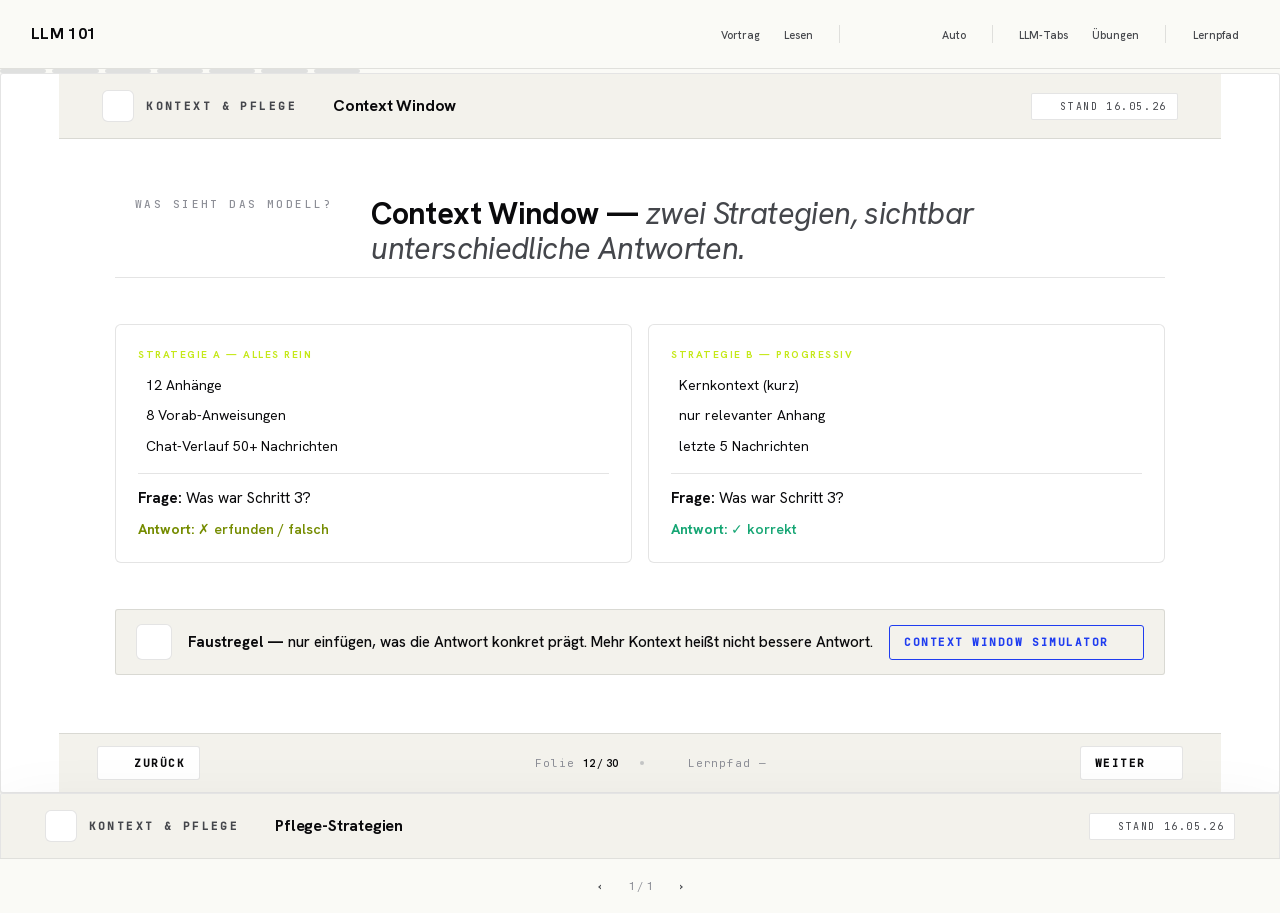
==== index.html @ 2ec8ef43 "feat(codex-D2): migrate slides 12-22 to Codex frame (context + usecases) Migriert 11 Folien (context" ====
<!DOCTYPE html>
<html lang="de">
<head>
  <meta charset="UTF-8">
  <meta name="viewport" content="width=device-width, initial-scale=1.0">
  <meta http-equiv="Cache-Control" content="no-store, no-cache, must-revalidate">
  <meta http-equiv="Pragma" content="no-cache">
  <meta http-equiv="Expires" content="0">
  <meta name="theme-color" content="#C45A43">
  <title>LLM 101</title>
  <link rel="icon" href="assets/icon.svg" type="image/svg+xml">
  <link rel="manifest" href="manifest.webmanifest">
  <link rel="stylesheet" href="tokens.css?v=2026-05-16ab">
  <link rel="stylesheet" href="app.css?v=2026-05-16ab">
  <link rel="stylesheet" href="presentation.css?v=2026-05-16ab">
  <link rel="stylesheet" href="print.css?v=2026-05-16ab" media="print">
</head>
<body data-layout="slide">
  <header class="app-header" role="banner">
    <div class="app-brand">
      <span class="app-title app-brand-id">LLM 101</span>
    </div>
    <nav class="app-toggles" role="toolbar" aria-label="Schulungs-Steuerung">
      <div class="toggle-group" role="group" aria-label="Layout">
        <button class="toggle" data-mode="layout" data-value="slide" aria-pressed="false">Vortrag</button>
        <button class="toggle" data-mode="layout" data-value="scroll" aria-pressed="false">Lesen</button>
      </div>
      <span class="toggle-divider" aria-hidden="true"></span>
      <div class="toggle-group" role="group" aria-label="Theme">
        <button class="toggle toggle-icon" data-mode="theme" data-value="light" title="Hell" aria-label="Helles Theme" aria-pressed="false"><svg class="ic" aria-hidden="true"><use href="#i-sun"/></svg></button>
        <button class="toggle toggle-icon" data-mode="theme" data-value="dark" title="Dunkel" aria-label="Dunkles Theme" aria-pressed="false"><svg class="ic" aria-hidden="true"><use href="#i-moon"/></svg></button>
        <button class="toggle" data-mode="theme" data-value="auto" title="OS-Präferenz" aria-pressed="false">Auto</button>
      </div>
      <span class="toggle-divider" aria-hidden="true"></span>
      <div class="toggle-group" role="group" aria-label="Inhalt">
        <button class="toggle" data-mode="llm" data-toggle aria-pressed="false">LLM-Tabs</button>
        <button class="toggle" data-mode="exercises" data-toggle aria-pressed="false">Übungen</button>
      </div>
      <span class="toggle-divider" aria-hidden="true"></span>
      <div class="toggle-group" role="group" aria-label="Panels">
        <button class="toggle utility-toggle" id="path-toggle" type="button" aria-expanded="false" aria-controls="path-panel">Lernpfad</button>
        <button class="toggle utility-toggle trainer-only" id="trainer-toggle" type="button" aria-expanded="false" aria-controls="trainer-panel">Cockpit</button>
      </div>
    </nav>
  </header>
  <div class="update-banner" id="update-banner" role="status" hidden>
    <span>Neue Version verfügbar.</span>
    <button class="btn btn-primary" id="update-reload" type="button">Neu laden</button>
  </div>
  <div class="chapter-progress" id="chapter-progress" aria-hidden="true">
    <span data-progress-chapter="einstieg"></span>
    <span data-progress-chapter="verwaltung"></span>
    <span data-progress-chapter="claude"></span>
    <span data-progress-chapter="context"></span>
    <span data-progress-chapter="usecases"></span>
    <span data-progress-chapter="skills"></span>
    <span data-progress-chapter="next-level"></span>
  </div>

  <main class="app-main">
    <nav class="app-toc" aria-label="Inhaltsverzeichnis">
      <!-- TOC wird in Task 3.3 gefüllt -->
    </nav>

    <div class="app-deck">
      <!-- Folien-Container — gefüllt in Phase 4 -->
      <!-- Kapitel 1 — Einstieg & Standort -->
      <section class="slide" data-slide-id="einstieg-1" data-chapter="einstieg">
        <div class="slide-inner" style="text-align:center;">
          <div class="cover-stage">
            <h1 class="cover-title">LLM 101</h1>
            <p class="cover-subtitle">Large Language Models verstehen — am Beispiel Claude, ChatGPT und Gemini.</p>
            <div class="icon-cloud">
              <span class="icon-cloud-item" data-icon="brain" style="top: 6%; left: 10%; --fly-from-x: -180px; --fly-from-y: -120px; --fly-from-rot: -25deg; transition-delay: 0.05s;"></span>
              <span class="icon-cloud-item" data-icon="book" style="top: 2%; left: 40%; --fly-from-x: 20px; --fly-from-y: -200px; --fly-from-rot: 8deg; transition-delay: 0.12s;"></span>
              <span class="icon-cloud-item" data-icon="code" style="top: 9%; left: 68%; --fly-from-x: 220px; --fly-from-y: -90px; --fly-from-rot: 22deg; transition-delay: 0.18s;"></span>
              <span class="icon-cloud-item" data-icon="file-text" style="top: 26%; left: 4%; --fly-from-x: -240px; --fly-from-y: -40px; --fly-from-rot: -18deg; transition-delay: 0.24s;"></span>
              <span class="icon-cloud-item" data-icon="message-square" style="top: 28%; left: 84%; --fly-from-x: 240px; --fly-from-y: -50px; --fly-from-rot: 18deg; transition-delay: 0.3s;"></span>
              <span class="icon-cloud-item" data-icon="sparkles" style="top: 52%; left: 14%; --fly-from-x: -210px; --fly-from-y: 70px; --fly-from-rot: -12deg; transition-delay: 0.36s;"></span>
              <span class="icon-cloud-item" data-icon="lightbulb" style="top: 56%; left: 76%; --fly-from-x: 210px; --fly-from-y: 70px; --fly-from-rot: 14deg; transition-delay: 0.42s;"></span>
              <span class="icon-cloud-item" data-icon="search" style="top: 72%; left: 6%; --fly-from-x: -210px; --fly-from-y: 150px; --fly-from-rot: -22deg; transition-delay: 0.48s;"></span>
              <span class="icon-cloud-item" data-icon="database" style="top: 78%; left: 44%; --fly-from-x: 10px; --fly-from-y: 200px; --fly-from-rot: 0deg; transition-delay: 0.54s;"></span>
              <span class="icon-cloud-item" data-icon="zap" style="top: 70%; left: 80%; --fly-from-x: 220px; --fly-from-y: 140px; --fly-from-rot: 26deg; transition-delay: 0.6s;"></span>
              <span class="icon-cloud-item" data-icon="layers" style="top: 88%; left: 26%; --fly-from-x: -110px; --fly-from-y: 220px; --fly-from-rot: -15deg; transition-delay: 0.66s;"></span>
              <span class="icon-cloud-item" data-icon="workflow" style="top: 86%; left: 62%; --fly-from-x: 110px; --fly-from-y: 220px; --fly-from-rot: 18deg; transition-delay: 0.72s;"></span>
            </div>
          </div>
        </div>
      </section>

      <section class="slide" data-slide-id="einstieg-2" data-chapter="einstieg" data-stepped>
        <div class="slide-inner">
          <div class="chapter-label">Kapitel 1 — Einstieg</div>
          <h2>Die fünf Phasen der KI-Nutzung</h2>

          <div class="timeline">
            <div class="timeline-line"></div>
            <div class="timeline-marker" data-step="1">
              <div class="timeline-dot"></div>
              <div class="timeline-date">Nov 2022</div>
            </div>
            <div class="timeline-marker" data-step="2">
              <div class="timeline-dot"></div>
              <div class="timeline-date">Mär 2023</div>
            </div>
            <div class="timeline-marker" data-step="3">
              <div class="timeline-dot"></div>
              <div class="timeline-date">Nov 2023</div>
            </div>
            <div class="timeline-marker" data-step="4">
              <div class="timeline-dot"></div>
              <div class="timeline-date">Mitte 2024</div>
            </div>
            <div class="timeline-marker" data-step="5">
              <div class="timeline-dot"></div>
              <div class="timeline-date">2025</div>
            </div>
          </div>

          <div class="phases-grid">
            <div class="card phase-card" data-step="1">
              <div class="phase-num">01</div>
              <h4>Text &amp; Halluzinationen</h4>
              <div class="phase-meta">Nov 2022</div>
              <p>Reine Textinteraktion in natürlicher Sprache. Beeindruckend, aber unzuverlässig.</p>
              <p class="phase-meta">ChatGPT 3.5</p>
            </div>
            <div class="card phase-card" data-step="2">
              <div class="phase-num">02</div>
              <h4>Multimodalität</h4>
              <div class="phase-meta">Mär 2023</div>
              <p>KI versteht und erzeugt Bilder, Audio und Code. Qualitätssprung.</p>
              <p class="phase-meta">GPT-4 · DALL·E 3 · Claude 1/2</p>
            </div>
            <div class="card phase-card" data-step="3">
              <div class="phase-num">03</div>
              <h4>Personalisierung</h4>
              <div class="phase-meta">Nov 2023</div>
              <p>Custom GPTs, Projects, Datei-Uploads. KI bekommt persistenten Kontext.</p>
              <p class="phase-meta">Custom GPTs · Projects · Code Interpreter</p>
            </div>
            <div class="card phase-card" data-step="4">
              <div class="phase-num">04</div>
              <h4>Agenten</h4>
              <div class="phase-meta">Mitte 2024</div>
              <p>Tool Use, Computer Use, MCP-Protokoll. KI führt Aufgaben autonom aus.</p>
              <p class="phase-meta">Claude 3.5 Sonnet · Claude Code · MCP</p>
            </div>
            <div class="card phase-card" data-step="5">
              <div class="phase-num">05</div>
              <h4>Integration</h4>
              <div class="phase-meta">2025</div>
              <p>KI in Arbeitsabläufe eingebettet. Skills, Enterprise-Setups, reproduzierbare Workflows.</p>
              <p class="phase-meta">Claude 4 · Skills · Enterprise MCP</p>
            </div>
          </div>
          <p class="pull-quote" style="margin-top: var(--space-5);" data-step="6">Jede Phase verdoppelt den Handlungsspielraum. Wer heute einsteigt, springt direkt in Phase 5 — und überspringt drei Jahre Kinderkrankheiten.</p>
          <p class="see-more">
            → Vertiefung im <a href="explainer/e-phasen.html?back=einstieg-2">Concept-Explainer E — Phasen-Timeline</a>
          </p>
        </div>
      </section>

      <section class="slide" data-slide-id="einstieg-3" data-chapter="einstieg" data-stepped>
        <div class="slide-inner">
          <div class="chapter-label">Kapitel 1 — Einstieg</div>
          <h2>7-Level Skill-Ladder</h2>
          <div class="ladder-list">
            <div class="ladder-item">
              <span class="ladder-icon" data-icon="search"></span>
              <div class="ladder-level">LEVEL 1</div>
              <div>
                <div class="ladder-name">Prompter</div>
                <div class="ladder-desc">Chat als Suchmaschine. Erste Antwort wird genommen, wie sie kommt. Kein Iterieren.</div>
              </div>
            </div>
            <div class="ladder-item">
              <span class="ladder-icon" data-icon="messages-square"></span>
              <div class="ladder-level">LEVEL 2</div>
              <div>
                <div class="ladder-name">Conversationalist</div>
                <div class="ladder-desc">Echte Dialoge: iteriert über Ergebnisse, gibt Feedback, liefert bewusst Kontext mit.</div>
              </div>
            </div>
            <div class="ladder-divider" data-step="1">▲ Grösster Sprung: Features entdecken</div>
            <div class="ladder-item" data-step="1">
              <span class="ladder-icon" data-icon="zap"></span>
              <div class="ladder-level">LEVEL 3</div>
              <div>
                <div class="ladder-name">Power User</div>
                <div class="ladder-desc">System Prompts, Projects, Datei-Uploads, Code Execution gezielt eingesetzt.</div>
              </div>
            </div>
            <div class="ladder-item" data-step="1">
              <span class="ladder-icon" data-icon="git-branch"></span>
              <div class="ladder-level">LEVEL 4</div>
              <div>
                <div class="ladder-name">Workflow Designer</div>
                <div class="ladder-desc">Workflows statt Einzelprompts. Skills und Custom Instructions als wiederverwendbare Bausteine.</div>
              </div>
            </div>
            <div class="ladder-divider" data-step="2">▲ Paradigmenwechsel: Nutzer wird Architekt</div>
            <div class="ladder-item" data-step="2">
              <span class="ladder-icon" data-icon="package"></span>
              <div class="ladder-level">LEVEL 5</div>
              <div>
                <div class="ladder-name">System Builder</div>
                <div class="ladder-desc">Projects mit Skill-Architektur, Custom GPTs mit strukturiertem Wissen, automatisierte Pipelines.</div>
              </div>
            </div>
            <div class="ladder-item" data-step="2">
              <span class="ladder-icon" data-icon="play-circle"></span>
              <div class="ladder-level">LEVEL 6</div>
              <div>
                <div class="ladder-name">Agentic Operator</div>
                <div class="ladder-desc">Claude Code, MCP-Server, Subagents für mehrstufige autonome Aufgaben.</div>
              </div>
            </div>
            <div class="ladder-item" data-step="2">
              <span class="ladder-icon" data-icon="layers"></span>
              <div class="ladder-level">LEVEL 7</div>
              <div>
                <div class="ladder-name">Platform Architect</div>
                <div class="ladder-desc">Team-Templates, Governance-Frameworks, Schulungskonzepte. Baut KI-Systeme für andere.</div>
              </div>
            </div>
          </div>
          <p class="pull-quote" style="margin-top: var(--space-3);" data-step="3">Ziel der meisten Kurse: Von Level 1 auf Level 3 — mit klarem Ausblick auf Level 4.</p>
          <p class="see-more" style="text-align: center; margin-top: var(--space-5);">
            → Mach den Selbsttest: <a href="explainer/d-skill-ladder.html?back=einstieg-3">Concept-Explainer D — Wo stehst du?</a>
          </p>
        </div>
      </section>

      <section class="slide" data-slide-id="einstieg-4" data-chapter="einstieg">
        <div class="slide-inner">
          <div class="chapter-label">Kapitel 1 — Einstieg</div>
          <h2>Agenda</h2>
          <ol class="agenda-list">
            <li>KI in der Verwaltung</li>
            <li>LLM-Tools &amp; Modellwahl</li>
            <li>Chat vs. Projekte</li>
            <li>Context Window</li>
            <li>Use Cases</li>
            <li>Skills</li>
            <li>Demo: Skills + Projekte</li>
            <li>Next Level: Gemeinsames Repository?</li>
            <li>Next Level: Claude Code &amp; Agenten</li>
          </ol>
        </div>
      </section>

      <!-- Kapitel 2 — Verwaltung & KI -->
      <section class="slide" data-slide-id="verwaltung-1" data-chapter="verwaltung" data-stepped data-volatile="true" data-checked="2026-05-16">
        <div class="slide-inner">
          <div class="chapter-label">Kapitel 2 — Verwaltung &amp; KI</div>
          <h2>Was sagt die Verwaltung zu KI?</h2>
          <div class="policy-banner">Stand 15.05.2026: Verantwortungsvolle KI-Nutzung ist kein Ausnahmefall, sondern Teil der digitalen Transformation.</div>
          <div class="policy-grid">
            <div class="card policy-card tone-1" data-step="1">
              <h3>Leitlinien &amp; Netzwerk</h3>
              <ul>
                <li>Mensch im Mittelpunkt</li>
                <li>Transparenz und Verantwortung</li>
                <li>Kompetenznetzwerk KI</li>
                <li>KI-Anlaufstelle seit Februar 2026</li>
                <li>Projektdatenbank März 2026</li>
              </ul>
            </div>
            <div class="card policy-card tone-2" data-step="2">
              <h3>Merkblätter &amp; FAQs</h3>
              <div class="merkblatt-section merkblatt-allowed">
                <div class="merkblatt-section-header">
                  <span class="icon" data-icon="check"></span>
                  <span>Erlaubt</span>
                </div>
                <ul>
                  <li>Öffentliche Texte zusammenfassen</li>
                  <li>Strukturierungshilfe, Brainstorming</li>
                  <li>DeepL Pro für öffentliche Texte</li>
                  <li>Inspiration für Code</li>
                </ul>
              </div>
              <div class="merkblatt-section merkblatt-forbidden">
                <div class="merkblatt-section-header">
                  <span class="icon" data-icon="x"></span>
                  <span>Verboten</span>
                </div>
                <ul>
                  <li>Personendaten jeglicher Art</li>
                  <li>Klassifizierte Informationen</li>
                  <li>Amtsgeheimnisse</li>
                </ul>
              </div>
            </div>
            <div class="card policy-card tone-3" data-step="3">
              <h3>KI-Teilstrategie</h3>
              <ul>
                <li>Kompetenzen aufbauen</li>
                <li>Vertrauen verdienen</li>
                <li>Effizienz steigern</li>
                <li>Rechtskonform und ethisch einsetzen</li>
                <li>Routinearbeit sinnvoll entlasten</li>
              </ul>
            </div>
          </div>
          <p class="source-strip" data-step="4">
            Quellen (Stand 16.05.2026): <a href="https://www.bk.admin.ch/bk/de/home/digitale-transformation-ikt-lenkung/kuenstliche_intelligenz/kinetzwerk.html">BK Kompetenznetzwerk KI</a> ·
            <a href="https://www.bk.admin.ch/bk/de/home/digitale-transformation-ikt-lenkung/vorgaben/sb021-strategie-einsatz-von-ki-systemen-in-der-bundesverwaltung.html">SB021 KI-Teilstrategie</a>
          </p>
          <p class="see-more">
            → Konkrete Beispiele im <a href="explainer/f-bund-erlaubt.html?back=verwaltung-1">Concept-Explainer F — Erlaubt, bedingt, verboten?</a>
          </p>
        </div>
      </section>

      <section class="slide" data-slide-id="verwaltung-2" data-chapter="verwaltung" data-stepped data-volatile="true" data-checked="2026-05-16">
        <div class="slide-inner">
          <div class="chapter-label">Kapitel 2 — Verwaltung &amp; KI</div>
          <h2>Von Warnlogik zu Nutzungskompetenz</h2>
          <div class="myth-table">
            <div class="myth-header">Mythos / Aussage</div>
            <div class="myth-header">Realität 2026</div>
            <div class="myth-header">Einordnung</div>

            <div class="myth-cell-myth myth-row" data-step="1">„KI ist in der Verwaltung fast immer verboten"</div>
            <div class="myth-row" data-step="1">Öffentliche Inhalte, Strukturierung, Brainstorming und Hilfen für Code oder Präsentationen sind nutzbar. Verboten bleiben Personendaten, klassifizierte Informationen und Amtsgeheimnisse.</div>
            <div class="myth-row" data-step="1">Entscheidend sind Werkzeug, Vertragsrahmen, Datenklassifikation und konkrete Aufgabe.<span class="pill">differenzieren</span></div>

            <div class="myth-cell-myth myth-row" data-step="2">„KI halluziniert, also unbrauchbar"</div>
            <div class="myth-row" data-step="2">Halluzinationen sind real, aber durch kompetente Nutzung, guten Kontext und Verifikation stark reduzierbar.</div>
            <div class="myth-row" data-step="2">Das Risiko spricht gegen blindes Kopieren, nicht gegen kontrolliertes Arbeiten mit KI.<span class="pill">prüfen</span></div>

            <div class="myth-cell-myth myth-row" data-step="3">„KI kann Entscheide abnehmen"</div>
            <div class="myth-row" data-step="3">KI darf vorbereiten, strukturieren und Varianten sichtbar machen. Verantwortung, Begründung und Entscheid bleiben beim Menschen.</div>
            <div class="myth-row" data-step="3">Die gute Praxis ist assistierte Arbeit, nicht delegierte Verantwortung.<span class="pill">verantworten</span></div>
          </div>
          <div class="closing-message" data-step="4">
            Ziel: Kompetenzen aufbauen, Vertrauen verdienen und Effizienz steigern — mit klaren Grenzen.
          </div>
          <p class="source-strip" data-step="5">
            Quellen (Stand 16.05.2026): BK-Merkblätter, FAQs und SB021 KI-Teilstrategie, erstmals geprüft am 15.05.2026.
          </p>

          <div class="exercise reflection" data-learning-station data-chapter="verwaltung" data-exercise="r1">
            <div class="ex-header">
              <div>
                <div class="ex-tag">Reflexion</div>
                <p class="ex-objective">Du erkennst, welche Aufgaben mit KI sinnvoll vorbereitbar sind und wo Daten- oder Verantwortungslimits greifen.</p>
              </div>
              <div class="ex-duration">3 min</div>
            </div>
            <p class="ex-prompt">Welche deiner aktuellen Aufgaben würdest du Claude erlauben — und wo wäre eine Grenze?</p>
            <ol class="ex-steps">
              <li>Notiere eine konkrete Aufgabe aus deinem Arbeitsalltag.</li>
              <li>Markiere: öffentlich, intern, personenbezogen oder klassifiziert.</li>
              <li>Formuliere eine klare Grenze für den KI-Einsatz.</li>
            </ol>
            <textarea class="ex-textarea" placeholder="z. B. Sitzungsprotokolle zusammenfassen ok, Personendaten nicht …"></textarea>
            <p class="ex-expected"><strong>Erwartbar:</strong> Eine kurze Aufgabe-Grenze-Notiz, die du später als eigene Nutzungsregel wiederverwenden kannst.</p>
            <p class="ex-reflection"><strong>Reflexion:</strong> Was müsstest du entfernen oder anonymisieren, damit die Aufgabe vertretbar wird?</p>
            <div class="ex-meta">
              <span class="ex-save-hint">✓ Lokal gespeichert — kein Server.</span>
              <a class="ex-notes-link" href="meine-notizen.html">→ Meine Notizen (<span class="ex-notes-count">0</span>)</a>
            </div>
          </div>
        </div>
      </section>

      <!-- Kapitel 3 — LLM-Tools 101 -->
      <section class="slide" data-slide-id="claude-1" data-chapter="claude" data-volatile="true" data-checked="2026-05-16">
        <!-- LLM-Mode-Refs: volatile Produktbeispiele, aktuelle Quellen in der Quellenleiste prüfen. -->
        <div class="slide-inner">
          <div class="chapter-label">Kapitel 3 — LLM-Tools 101</div>
          <h2>Modellfamilien verstehen</h2>

          <div class="llm-tabs" data-llm-tabs data-sync-group="llm">
            <nav class="llm-tabs-nav">
              <button data-tab="claude" class="active" type="button">Claude</button>
              <button data-tab="chatgpt" type="button">ChatGPT</button>
              <button data-tab="gemini" type="button">Gemini</button>
            </nav>

            <div data-tab-panel="claude" class="active">
              <div class="model-grid">
                <div class="card model-card">
                  <span class="model-pill">Opus</span>
                  <h3>Opus — stärkste Claude-Klasse</h3>
                  <p>Höchste Intelligenz und Tiefe. Ideal für komplexe Analysen, Forschung, mehrstufige Aufgaben und anspruchsvolles Coding.</p>
                </div>
                <div class="card model-card">
                  <span class="model-pill">Sonnet</span>
                  <h3>Sonnet — ausgewogen</h3>
                  <p>Bester Kompromiss aus Geschwindigkeit und Qualität. Standard für die meisten Alltagsaufgaben und Programmierung.</p>
                </div>
                <div class="card model-card model-card-wide">
                  <span class="model-pill">Haiku</span>
                  <h3>Haiku — schnell &amp; effizient</h3>
                  <p>Schnellste Antworten, günstigster Preis (API). Für einfache Aufgaben, Zusammenfassungen und schnelle Abfragen.</p>
                </div>
              </div>
              <div class="info-block">
                <strong>Modellwahl im Chat</strong> — Im Chatfenster kann das Modell oben links per Dropdown gewechselt werden. Welche Klassen sichtbar sind, hängt vom Plan, vom Rollout und von aktuellen Limits ab.
              </div>
            </div>

            <div data-tab-panel="chatgpt" hidden>
              <div class="model-grid">
                <div class="card model-card">
                  <span class="model-pill">GPT-Flagship</span>
                  <h3>GPT-Spitzenmodell</h3>
                  <p>Für komplexe Reasoning-Aufgaben, mehrstufige Analysen und anspruchsvolles Coding. Die konkrete Modellbezeichnung ändert sich häufig.</p>
                </div>
                <div class="card model-card">
                  <span class="model-pill">GPT-Standard</span>
                  <h3>GPT-Standardmodell</h3>
                  <p>Gutes Preis-Leistungs-Verhältnis. Standardmodell für die meisten Alltagsaufgaben und Programmierung.</p>
                </div>
                <div class="card model-card model-card-wide">
                  <span class="model-pill">GPT-Fast</span>
                  <h3>Schnelle GPT-Variante</h3>
                  <p>Schnellste und günstigste Variante. Für einfache Aufgaben, Zusammenfassungen und schnelle Abfragen.</p>
                </div>
              </div>
              <div class="info-block">
                <strong>Modellwahl im Chat</strong> — Im Chatfenster kann das Modell per Dropdown gewechselt werden. Plus/Pro/Business unterscheiden sich vor allem bei Limits, Toolzugriff und Reasoning-Kapazität.
              </div>
            </div>

            <div data-tab-panel="gemini" hidden>
              <div class="model-grid">
                <div class="card model-card">
                  <span class="model-pill">Pro</span>
                  <h3>Gemini Pro — stärkste Klasse</h3>
                  <p>Höchste Intelligenz mit sehr großem Context-Fenster. Ideal für komplexe Analysen, lange Dokumente und mehrstufige Aufgaben.</p>
                </div>
                <div class="card model-card">
                  <span class="model-pill">Flash</span>
                  <h3>Gemini Flash — schnell</h3>
                  <p>Schnell und multimodal. Guter Kompromiss aus Geschwindigkeit und Qualität für die meisten Alltagsaufgaben.</p>
                </div>
                <div class="card model-card model-card-wide">
                  <span class="model-pill">Nano</span>
                  <h3>Gemini Nano — lokal/Edge</h3>
                  <p>Sehr klein, läuft lokal auf Endgeräten (Edge). Für schnelle, datenschutzfreundliche Abfragen ohne Cloud.</p>
                </div>
              </div>
              <div class="info-block">
                <strong>Modellwahl im Chat</strong> — Im Chatfenster kann das Modell per Dropdown gewechselt werden. Google unterscheidet vor allem nach Zugriff auf Pro-Modelle, Limits und Einbettung in Google-Produkte.
              </div>
            </div>
          </div>

          <p class="source-strip volatile-note">
            <strong>Stand 16.05.2026:</strong> Modellnamen, Limits und Plan-Zugänge ändern sich häufig. Prüfe vor einer Schulung die offiziellen Seiten:
            <a href="https://support.claude.com/en/articles/11049762-choosing-a-claude-plan" target="_blank" rel="noopener">Claude-Pläne</a>,
            <a href="https://chatgpt.com/pricing/" target="_blank" rel="noopener">ChatGPT-Pläne</a>,
            <a href="https://gemini.google/subscriptions/" target="_blank" rel="noopener">Gemini-Pläne</a>.
          </p>

          <div class="exercise quiz" data-learning-station data-chapter="claude" data-exercise="q1"
               data-feedback="Korrekt — Haiku ist für einfache, klar umrissene Aufgaben das richtige Werkzeug. Sonnet wäre Overkill, Opus erst recht.">
            <div class="ex-header">
              <div>
                <div class="ex-tag">Mini-Quiz</div>
                <p class="ex-objective">Du übst, Modellwahl als Kosten-Nutzen-Entscheid zu sehen statt automatisch das stärkste Modell zu wählen.</p>
              </div>
              <div class="ex-duration">2 min</div>
            </div>
            <p class="ex-prompt">Welches Modell wählst du für eine schnelle Zusammenfassung von 5 kurzen Dokumenten?</p>
            <ol class="ex-steps">
              <li>Prüfe Aufgabe, Komplexität und gewünschte Geschwindigkeit.</li>
              <li>Wähle die kleinste Modellklasse, die sauber genügt.</li>
            </ol>
            <div class="quiz-choices">
              <button class="quiz-choice" data-correct="false" type="button">Opus — Für maximale Qualität auch bei einfachen Aufgaben.</button>
              <button class="quiz-choice" data-correct="false" type="button">Sonnet — Standard für die meisten Alltagsaufgaben.</button>
              <button class="quiz-choice" data-correct="true" type="button">Haiku — Schnellste, günstigste Variante für einfache Aufgaben.</button>
            </div>
            <div class="quiz-feedback" hidden></div>
            <p class="ex-expected"><strong>Erwartbar:</strong> Haiku reicht, weil die Aufgabe kurz, klar und nicht strategisch heikel ist.</p>
            <p class="ex-reflection"><strong>Reflexion:</strong> Ab welcher Zusatzanforderung würdest du auf Sonnet wechseln?</p>
          </div>

          <p class="see-more">
            → Interaktive Entscheidungshilfe im <a href="explainer/g-modellwahl.html?back=claude-1">Concept-Explainer G — Welches Modell?</a>
          </p>
        </div>
      </section>

      <section class="slide" data-slide-id="claude-2" data-chapter="claude">
        <div class="slide-inner">
          <div class="chapter-label">Kapitel 3 — LLM-Tools 101</div>
          <h2>Chat-Optionen</h2>

          <div class="llm-tabs" data-llm-tabs data-sync-group="llm">
            <nav class="llm-tabs-nav">
              <button data-tab="claude" class="active" type="button">Claude</button>
              <button data-tab="chatgpt" type="button">ChatGPT</button>
              <button data-tab="gemini" type="button">Gemini</button>
            </nav>

            <div data-tab-panel="claude" class="active">
              <div class="letter-list">
                <div class="letter-list-row">
                  <div class="letter-badge">W</div>
                  <div class="letter-content">
                    <strong>Websuche</strong>
                    <p>Claude durchsucht das Internet in Echtzeit für aktuelle Informationen. Aktivierbar pro Chat oder global.</p>
                  </div>
                </div>
                <div class="letter-list-row">
                  <div class="letter-badge">A</div>
                  <div class="letter-content">
                    <strong>Artifacts</strong>
                    <p>Interaktive Dateien (Code, HTML, React, SVG, Dokumente) werden als eigenständige Objekte neben dem Chat angezeigt und sind herunterladbar.</p>
                  </div>
                </div>
                <div class="letter-list-row">
                  <div class="letter-badge">D</div>
                  <div class="letter-content">
                    <strong>Deep Research</strong>
                    <p>Vertiefte Recherche mit automatischer Websuche über mehrere Quellen. Erstellt umfassende Berichte.</p>
                  </div>
                </div>
                <div class="letter-list-row">
                  <div class="letter-badge">C</div>
                  <div class="letter-content">
                    <strong>Code Execution &amp; Dateien</strong>
                    <p>Claude kann Code ausführen, Dateien erstellen (DOCX, PPTX, XLSX, PDF) und Ergebnisse direkt liefern.</p>
                  </div>
                </div>
                <div class="letter-list-row">
                  <div class="letter-badge">P</div>
                  <div class="letter-content">
                    <strong>Projekte</strong>
                    <p>Chats, Dateien und Anweisungen in einem Projekt bündeln. System-Prompt und Wissensquellen projektspezifisch definierbar.</p>
                  </div>
                </div>
                <div class="letter-list-row">
                  <div class="letter-badge">M</div>
                  <div class="letter-content">
                    <strong>MCP-Integrationen</strong>
                    <p>Externe Dienste (Google Drive, Gmail, Figma, Slack u.a.) direkt im Chat anbinden über das Model Context Protocol.</p>
                  </div>
                </div>
                <div class="letter-list-row">
                  <div class="letter-badge">V</div>
                  <div class="letter-content">
                    <strong>Visualizer</strong>
                    <p>Inline-Diagramme, Charts und interaktive Widgets direkt im Chatverlauf — ohne separate Datei.</p>
                  </div>
                </div>
                <div class="letter-list-row">
                  <div class="letter-badge">U</div>
                  <div class="letter-content">
                    <strong>Datei-Upload</strong>
                    <p>Bilder, PDFs, Office-Dokumente, Code-Dateien hochladen. Claude kann diese lesen, analysieren und bearbeiten.</p>
                  </div>
                </div>
              </div>
            </div>

            <div data-tab-panel="chatgpt" hidden>
              <div class="letter-list">
                <div class="letter-list-row">
                  <div class="letter-badge">S</div>
                  <div class="letter-content">
                    <strong>Search</strong>
                    <p>ChatGPT durchsucht das Internet in Echtzeit für aktuelle Informationen. Aktivierbar pro Chat.</p>
                  </div>
                </div>
                <div class="letter-list-row">
                  <div class="letter-badge">C</div>
                  <div class="letter-content">
                    <strong>Canvas</strong>
                    <p>Interaktive Dateien (Code, Dokumente) werden als eigenständige Objekte neben dem Chat angezeigt und sind bearbeitbar.</p>
                  </div>
                </div>
                <div class="letter-list-row">
                  <div class="letter-badge">D</div>
                  <div class="letter-content">
                    <strong>Deep Research</strong>
                    <p>Vertiefte Recherche mit automatischer Websuche über mehrere Quellen. Erstellt umfassende Berichte.</p>
                  </div>
                </div>
                <div class="letter-list-row">
                  <div class="letter-badge">I</div>
                  <div class="letter-content">
                    <strong>Code Interpreter</strong>
                    <p>ChatGPT kann Code ausführen, Dateien erstellen (DOCX, PPTX, XLSX, PDF) und Ergebnisse direkt liefern.</p>
                  </div>
                </div>
                <div class="letter-list-row">
                  <div class="letter-badge">G</div>
                  <div class="letter-content">
                    <strong>Custom GPTs</strong>
                    <p>Chats, Dateien und Anweisungen in einem eigenen GPT bündeln. System-Prompt und Wissensquellen GPT-spezifisch definierbar.</p>
                  </div>
                </div>
                <div class="letter-list-row">
                  <div class="letter-badge">P</div>
                  <div class="letter-content">
                    <strong>Connectors / Plugins</strong>
                    <p>Externe Dienste (Google Drive, Gmail, GitHub u.a.) direkt im Chat anbinden über Connectors und Plugins.</p>
                  </div>
                </div>
                <div class="letter-list-row">
                  <div class="letter-badge">V</div>
                  <div class="letter-content">
                    <strong>Charts / Canvas</strong>
                    <p>Inline-Diagramme und Charts direkt im Chatverlauf oder als interaktives Canvas-Element.</p>
                  </div>
                </div>
                <div class="letter-list-row">
                  <div class="letter-badge">U</div>
                  <div class="letter-content">
                    <strong>Datei-Upload</strong>
                    <p>Bilder, PDFs, Office-Dokumente, Code-Dateien hochladen. ChatGPT kann diese lesen, analysieren und bearbeiten.</p>
                  </div>
                </div>
              </div>
            </div>

            <div data-tab-panel="gemini" hidden>
              <div class="letter-list">
                <div class="letter-list-row">
                  <div class="letter-badge">S</div>
                  <div class="letter-content">
                    <strong>Search</strong>
                    <p>Gemini greift via Google Search auf das Internet zu. Standardmäßig aktiv für aktuelle Informationen.</p>
                  </div>
                </div>
                <div class="letter-list-row">
                  <div class="letter-badge">C</div>
                  <div class="letter-content">
                    <strong>Canvas</strong>
                    <p>Interaktive Dateien (Code, Dokumente) werden als eigenständige Objekte neben dem Chat angezeigt und sind bearbeitbar.</p>
                  </div>
                </div>
                <div class="letter-list-row">
                  <div class="letter-badge">D</div>
                  <div class="letter-content">
                    <strong>Deep Research</strong>
                    <p>Vertiefte Recherche mit automatischer Websuche über mehrere Quellen. Erstellt umfassende Berichte.</p>
                  </div>
                </div>
                <div class="letter-list-row">
                  <div class="letter-badge">X</div>
                  <div class="letter-content">
                    <strong>Code Execution</strong>
                    <p>Gemini kann Python-Code ausführen, Dateien erstellen und Ergebnisse direkt liefern.</p>
                  </div>
                </div>
                <div class="letter-list-row">
                  <div class="letter-badge">G</div>
                  <div class="letter-content">
                    <strong>Gems</strong>
                    <p>Chats, Dateien und Anweisungen in einem eigenen Gem bündeln. System-Prompt und Wissensquellen pro Gem definierbar.</p>
                  </div>
                </div>
                <div class="letter-list-row">
                  <div class="letter-badge">E</div>
                  <div class="letter-content">
                    <strong>Extensions</strong>
                    <p>Externe Dienste (Google Workspace, Maps, YouTube u.a.) direkt im Chat anbinden über Extensions.</p>
                  </div>
                </div>
                <div class="letter-list-row">
                  <div class="letter-badge">V</div>
                  <div class="letter-content">
                    <strong>Canvas</strong>
                    <p>Inline-Diagramme, Charts und interaktive Widgets direkt im Canvas neben dem Chat.</p>
                  </div>
                </div>
                <div class="letter-list-row">
                  <div class="letter-badge">U</div>
                  <div class="letter-content">
                    <strong>Datei-Upload</strong>
                    <p>Bilder, PDFs, Office-Dokumente, Code-Dateien hochladen. Gemini kann diese lesen, analysieren und bearbeiten.</p>
                  </div>
                </div>
              </div>
            </div>
          </div>
        </div>
      </section>

      <section class="slide" data-slide-id="claude-3" data-chapter="claude">
        <div class="slide-inner">
          <div class="chapter-label">Kapitel 3 — LLM-Tools 101</div>
          <h2>Einstellungen</h2>

          <div class="llm-tabs" data-llm-tabs data-sync-group="llm">
            <nav class="llm-tabs-nav">
              <button data-tab="claude" class="active" type="button">Claude</button>
              <button data-tab="chatgpt" type="button">ChatGPT</button>
              <button data-tab="gemini" type="button">Gemini</button>
            </nav>

            <div data-tab-panel="claude" class="active">
              <div class="settings-section">
                <div class="settings-section-label">Persönliche Einstellungen</div>
                <div class="settings-grid">
                  <div class="settings-card">
                    <span class="settings-card-icon" data-icon="brain"></span>
                    <h4>Memory</h4>
                    <p>Claude merkt sich Kontext aus vergangenen Gesprächen (Name, Beruf, Vorlieben). Kann aktiviert/deaktiviert und bearbeitet werden.</p>
                  </div>
                  <div class="settings-card">
                    <span class="settings-card-icon" data-icon="file-text"></span>
                    <h4>Schreibstil</h4>
                    <p>Benutzerdefinierte Stile für Claudes Antworten — z.B. formell, knapp, technisch. Mehrere Stile speicherbar.</p>
                  </div>
                  <div class="settings-card">
                    <span class="settings-card-icon" data-icon="cog"></span>
                    <h4>User Preferences</h4>
                    <p>Freitext-Feld für persönliche Anweisungen: Tonalität, Formatierung, Sprache, bevorzugte Verhaltensweisen.</p>
                  </div>
                  <div class="settings-card">
                    <span class="settings-card-icon" data-icon="zap"></span>
                    <h4>Feature-Toggles</h4>
                    <p>Websuche, Artifacts, Code-Ausführung, Memory und Chat-Verlauf einzeln ein-/ausschalten — global oder pro Chat.</p>
                  </div>
                </div>
              </div>
              <div class="settings-section">
                <div class="settings-section-label">Datenschutz-Optionen</div>
                <div class="settings-grid cols-2">
                  <div class="settings-card">
                    <span class="settings-card-icon" data-icon="moon"></span>
                    <h4>Incognito-Modus</h4>
                    <p>Chats werden nicht gespeichert und nicht für Memory oder Training verwendet.</p>
                  </div>
                  <div class="settings-card">
                    <span class="settings-card-icon" data-icon="messages-square"></span>
                    <h4>Chat-Verlauf</h4>
                    <p>Vergangene Chats durchsuchen und referenzieren. Gelöschte Chats werden auch aus Memory entfernt.</p>
                  </div>
                </div>
              </div>
            </div>

            <div data-tab-panel="chatgpt" hidden>
              <div class="settings-section">
                <div class="settings-section-label">Persönliche Einstellungen</div>
                <div class="settings-grid">
                  <div class="settings-card">
                    <span class="settings-card-icon" data-icon="brain"></span>
                    <h4>Memory</h4>
                    <p>ChatGPT merkt sich Kontext aus vergangenen Gesprächen (Name, Beruf, Vorlieben). Einträge können angezeigt, bearbeitet und gelöscht werden.</p>
                  </div>
                  <div class="settings-card">
                    <span class="settings-card-icon" data-icon="file-text"></span>
                    <h4>Custom Instructions</h4>
                    <p>Freitext-Feld für Tonalität, Stil und Format. Wirkt als persistente Vorgabe für alle Chats.</p>
                  </div>
                  <div class="settings-card">
                    <span class="settings-card-icon" data-icon="cog"></span>
                    <h4>(Custom Instructions)</h4>
                    <p>Vorlieben werden im selben Custom-Instructions-Feld erfasst — kein separater Slot für User Preferences.</p>
                  </div>
                  <div class="settings-card">
                    <span class="settings-card-icon" data-icon="zap"></span>
                    <h4>Settings</h4>
                    <p>Features (Search, Canvas, Code Interpreter, Memory, History) global in den Settings ein-/ausschalten.</p>
                  </div>
                </div>
              </div>
              <div class="settings-section">
                <div class="settings-section-label">Datenschutz-Optionen</div>
                <div class="settings-grid cols-2">
                  <div class="settings-card">
                    <span class="settings-card-icon" data-icon="moon"></span>
                    <h4>Temporary Chat</h4>
                    <p>Chats werden nicht gespeichert, nicht für Memory verwendet und nicht zum Training herangezogen.</p>
                  </div>
                  <div class="settings-card">
                    <span class="settings-card-icon" data-icon="messages-square"></span>
                    <h4>Chat History</h4>
                    <p>Vergangene Chats durchsuchen und referenzieren. Über Settings einzeln oder komplett löschbar.</p>
                  </div>
                </div>
              </div>
            </div>

            <div data-tab-panel="gemini" hidden>
              <div class="settings-section">
                <div class="settings-section-label">Persönliche Einstellungen</div>
                <div class="settings-grid">
                  <div class="settings-card">
                    <span class="settings-card-icon" data-icon="brain"></span>
                    <h4>Saved Info</h4>
                    <p>Gemini merkt sich Kontext aus vergangenen Gesprächen. Einträge können in den Settings angezeigt und gelöscht werden.</p>
                  </div>
                  <div class="settings-card">
                    <span class="settings-card-icon" data-icon="file-text"></span>
                    <h4>Personalization</h4>
                    <p>Persönliche Vorgaben für Tonalität, Stil und Format. Wirkt persistent auf alle Chats.</p>
                  </div>
                  <div class="settings-card">
                    <span class="settings-card-icon" data-icon="cog"></span>
                    <h4>(Personalization)</h4>
                    <p>Vorlieben werden im Personalization-Bereich gepflegt — kein separater Slot für User Preferences.</p>
                  </div>
                  <div class="settings-card">
                    <span class="settings-card-icon" data-icon="zap"></span>
                    <h4>Settings</h4>
                    <p>Extensions, Saved Info und Activity in den Settings ein-/ausschalten — global für alle Chats.</p>
                  </div>
                </div>
              </div>
              <div class="settings-section">
                <div class="settings-section-label">Datenschutz-Optionen</div>
                <div class="settings-grid cols-2">
                  <div class="settings-card">
                    <span class="settings-card-icon" data-icon="moon"></span>
                    <h4>Nicht im Verlauf</h4>
                    <p>Kein direktes Äquivalent zum Incognito-Modus. Gemini Activity lässt sich pausieren, sodass Chats nicht gespeichert werden.</p>
                  </div>
                  <div class="settings-card">
                    <span class="settings-card-icon" data-icon="messages-square"></span>
                    <h4>Activity</h4>
                    <p>Vergangene Chats unter Gemini Activity durchsuchen, referenzieren und löschen.</p>
                  </div>
                </div>
              </div>
            </div>
          </div>
        </div>
      </section>

      <section class="slide" data-slide-id="claude-4" data-chapter="claude">
        <div class="slide-inner">
          <div class="chapter-label">Kapitel 3 — LLM-Tools 101</div>
          <h2>Menü &amp; Navigation</h2>
          <div class="settings-section">
            <div class="settings-section-label">Hauptnavigation (Sidebar)</div>
            <div class="letter-list">
              <div class="letter-list-row">
                <div class="letter-badge">+</div>
                <div class="letter-content">
                  <strong>Neuer Chat</strong>
                  <p>Startet eine neue Konversation. Tastenkürzel auf Desktop verfügbar.</p>
                </div>
              </div>
              <div class="letter-list-row">
                <div class="letter-badge">H</div>
                <div class="letter-content">
                  <strong>Chat-Verlauf</strong>
                  <p>Alle bisherigen Chats, durchsuchbar. Chats können umbenannt, gelöscht oder geteilt werden.</p>
                </div>
              </div>
              <div class="letter-list-row">
                <div class="letter-badge">P</div>
                <div class="letter-content">
                  <strong>Projekte</strong>
                  <p>Projektübersicht mit gebündelten Chats, Dateien und System-Prompts.</p>
                </div>
              </div>
              <div class="letter-list-row">
                <div class="letter-badge">I</div>
                <div class="letter-content">
                  <strong>Integrationen</strong>
                  <p>MCP-Verbindungen verwalten: Google, Slack, Figma, GitHub und weitere.</p>
                </div>
              </div>
            </div>
          </div>
          <div class="settings-section">
            <div class="settings-section-label">Im Chat-Fenster</div>
            <div class="settings-grid">
              <div class="settings-card">
                <h4>Modellwahl</h4>
                <p>Dropdown oben links — Modell wechseln (Opus, Sonnet, Haiku).</p>
              </div>
              <div class="settings-card">
                <h4>Eingabefeld</h4>
                <p>Text, Dateien, Bilder. Attachments via Büroklammer-Icon. Slash-Commands für schnellen Zugriff.</p>
              </div>
              <div class="settings-card">
                <h4>Feedback</h4>
                <p>Daumen hoch/runter unter jeder Antwort. Copy-Button für schnelles Kopieren.</p>
              </div>
              <div class="settings-card">
                <h4>Regenerieren</h4>
                <p>Antwort neu generieren lassen. Nützlich wenn man einen anderen Ansatz möchte.</p>
              </div>
            </div>
          </div>
        </div>
      </section>

      <section class="slide" data-slide-id="claude-5" data-chapter="claude" data-volatile="true" data-checked="2026-05-16">
        <div class="slide-inner">
          <div class="chapter-label">Kapitel 3 — LLM-Tools 101</div>
          <h2>Abos &amp; Preise</h2>

          <div class="llm-tabs" data-llm-tabs data-sync-group="llm">
            <nav class="llm-tabs-nav">
              <button data-tab="claude" class="active" type="button">Claude</button>
              <button data-tab="chatgpt" type="button">ChatGPT</button>
              <button data-tab="gemini" type="button">Gemini</button>
            </nav>

            <div data-tab-panel="claude" class="active">
              <div class="pricing-grid">
                <div class="pricing-card">
                  <div class="plan-name">Free</div>
                  <div class="plan-price">$0</div>
                  <div class="plan-period">kostenlos</div>
                  <ul>
                    <li>Chat auf Web, iOS, Android, Desktop</li>
                    <li>Websuche &amp; Memory</li>
                    <li>Code &amp; Daten visualisieren</li>
                    <li>Dateien erstellen, Code ausführen</li>
                    <li>MCP-Connectors &amp; Extended Thinking</li>
                  </ul>
                </div>
                <div class="pricing-card featured">
                  <span class="model-pill">Beliebtestes</span>
                  <div class="plan-name">Pro</div>
                  <div class="plan-price">$20</div>
                  <div class="plan-period">pro Monat (jährlich $17)</div>
                  <ul>
                    <li>Alles aus Free, plus:</li>
                    <li>Mehr Nutzung &amp; alle Modelle (Opus)</li>
                    <li>Claude Code &amp; Claude Cowork</li>
                    <li>Unbegrenzte Projekte &amp; Research</li>
                    <li>Claude für Microsoft 365 &amp; Outlook</li>
                  </ul>
                </div>
                <div class="pricing-card">
                  <div class="plan-name">Max</div>
                  <div class="plan-price">ab $100</div>
                  <div class="plan-period">pro Monat</div>
                  <ul>
                    <li>Alles aus Pro, plus:</li>
                    <li>5× oder 20× mehr Nutzung</li>
                    <li>Höhere Output-Limits</li>
                    <li>Early Access zu neuen Features</li>
                    <li>Priority-Zugang bei Lastspitzen</li>
                  </ul>
                </div>
              </div>
              <p class="see-more">Aktuelle Preise: <a href="https://claude.com/pricing" target="_blank" rel="noopener">claude.com/pricing</a></p>
            </div>

            <div data-tab-panel="chatgpt" hidden>
              <div class="pricing-grid">
                <div class="pricing-card">
                  <div class="plan-name">Free</div>
                  <div class="plan-price">$0</div>
                  <div class="plan-period">kostenlos</div>
                  <ul>
                    <li>Zugriff auf das aktuelle GPT-Standardmodell mit Limits</li>
                    <li>Begrenzte Datei-Uploads &amp; Bildanalyse</li>
                    <li>Websuche &amp; Memory (Basis)</li>
                    <li>Custom GPTs nutzen</li>
                    <li>GPTs-Store-Zugriff</li>
                  </ul>
                </div>
                <div class="pricing-card featured">
                  <span class="model-pill">Beliebtestes</span>
                  <div class="plan-name">Plus</div>
                  <div class="plan-price">$20</div>
                  <div class="plan-period">pro Monat</div>
                  <ul>
                    <li>Alles aus Free, plus:</li>
                    <li>Höhere Limits auf GPT-Modelle &amp; Reasoning-Funktionen</li>
                    <li>Erweiterter Memory &amp; Custom Instructions</li>
                    <li>Eigene GPTs erstellen</li>
                    <li>Sora-Videogenerierung (limitiert)</li>
                  </ul>
                </div>
                <div class="pricing-card">
                  <div class="plan-name">Pro</div>
                  <div class="plan-price">$200</div>
                  <div class="plan-period">pro Monat</div>
                  <ul>
                    <li>Alles aus Plus, plus:</li>
                    <li>Unbegrenzter Zugang zu allen Modellen</li>
                    <li>Pro- und Reasoning-Modelle mit höheren Limits</li>
                    <li>Operator &amp; Deep Research priorisiert</li>
                    <li>Erweiterte Sora-Limits</li>
                  </ul>
                </div>
              </div>
              <p class="see-more">Aktuelle Preise: <a href="https://openai.com/chatgpt/pricing/" target="_blank" rel="noopener">openai.com/chatgpt/pricing</a></p>
            </div>

            <div data-tab-panel="gemini" hidden>
              <div class="pricing-grid">
                <div class="pricing-card">
                  <div class="plan-name">Free</div>
                  <div class="plan-price">$0</div>
                  <div class="plan-period">kostenlos</div>
                  <ul>
                    <li>Zugriff auf Gemini mit Standard-Limits</li>
                    <li>Integration in Google-Suche</li>
                    <li>Basis-Bildgenerierung</li>
                    <li>Saved Info &amp; Personalization</li>
                    <li>Extensions für Google-Apps</li>
                  </ul>
                </div>
                <div class="pricing-card featured">
                  <span class="model-pill">Beliebtestes</span>
                  <div class="plan-name">Google AI Pro</div>
                  <div class="plan-price">$19.99</div>
                  <div class="plan-period">pro Monat</div>
                  <ul>
                    <li>Alles aus Free, plus:</li>
                    <li>Zugriff auf Gemini Pro (höchste Variante)</li>
                    <li>Integration in Docs, Gmail, Sheets</li>
                    <li>NotebookLM mit erweiterten Limits</li>
                    <li>5 TB Google-One-Speicher</li>
                  </ul>
                </div>
                <div class="pricing-card">
                  <div class="plan-name">Google AI Ultra</div>
                  <div class="plan-price">$249.99</div>
                  <div class="plan-period">pro Monat</div>
                  <ul>
                    <li>Alles aus Pro, plus:</li>
                    <li>Höchste Limits auf Gemini-Modelle</li>
                    <li>Veo &amp; Imagen (Video/Bild) priorisiert</li>
                    <li>Agentic-Features und höchste Modell-Limits</li>
                    <li>30 TB Google-One-Speicher</li>
                  </ul>
                </div>
              </div>
              <p class="see-more">Aktuelle Preise: <a href="https://gemini.google/subscriptions/" target="_blank" rel="noopener">gemini.google/subscriptions</a></p>
            </div>
          </div>
          <p class="source-strip volatile-note">
            <strong>Stand 16.05.2026:</strong> Preise, Jahresrabatte, Speicherpakete und Feature-Bundles sind Momentaufnahmen. Für Einkauf oder Schulungseinladung immer die offiziellen Preisseiten öffnen:
            <a href="https://support.claude.com/en/articles/11049762-choosing-a-claude-plan" target="_blank" rel="noopener">Claude</a>,
            <a href="https://chatgpt.com/pricing/" target="_blank" rel="noopener">ChatGPT</a>,
            <a href="https://gemini.google/subscriptions/" target="_blank" rel="noopener">Gemini</a>.
          </p>
        </div>
      </section>

      <!-- Kapitel 4 — Context & Pflege -->
      <section class="slide codex" data-slide-id="context-1" data-chapter="context" data-folio="12">
        <div class="slide-head">
          <div class="slide-crumb">
            <span class="slide-crumb-icon"><svg class="ic lg"><use href="#i-eye"/></svg></span>
            <span class="slide-crumb-chap">Kontext &amp; Pflege</span>
            <span class="slide-crumb-sep"><svg class="ic sm"><use href="#i-chevron-right"/></svg></span>
            <span class="slide-crumb-topic">Context Window</span>
          </div>
          <span class="slide-stand">
            <svg class="ic sm"><use href="#i-bookmark"/></svg>
            Stand 16.05.26
          </span>
        </div>
        <div class="slide-body">
          <div class="title-row">
            <span class="kicker"><svg class="ic sm"><use href="#i-eye"/></svg> Was sieht das Modell?</span>
            <h2 class="lede">Context Window — <em>zwei Strategien, sichtbar unterschiedliche Antworten.</em></h2>
          </div>

          <div class="consequence-grid">
            <div class="card">
              <div class="code-label">Strategie A — alles rein</div>
              <ul class="ctx-list">
                <li><span class="icon" data-icon="paperclip"></span>12 Anhänge</li>
                <li><span class="icon" data-icon="file-text"></span>8 Vorab-Anweisungen</li>
                <li><span class="icon" data-icon="message-square"></span>Chat-Verlauf 50+ Nachrichten</li>
              </ul>
              <hr>
              <p><strong>Frage:</strong> Was war Schritt 3?</p>
              <p class="answer answer-bad"><strong>Antwort:</strong> ✗ erfunden / falsch</p>
            </div>

            <div class="card">
              <div class="code-label">Strategie B — progressiv</div>
              <ul class="ctx-list">
                <li><span class="icon" data-icon="file-text"></span>Kernkontext (kurz)</li>
                <li><span class="icon" data-icon="paperclip"></span>nur relevanter Anhang</li>
                <li><span class="icon" data-icon="message-square"></span>letzte 5 Nachrichten</li>
              </ul>
              <hr>
              <p><strong>Frage:</strong> Was war Schritt 3?</p>
              <p class="answer answer-good"><strong>Antwort:</strong> ✓ korrekt</p>
            </div>
          </div>

          <aside class="callout">
            <span class="callout-icon"><svg class="ic lg"><use href="#i-quote"/></svg></span>
            <p><b>Faustregel — </b>nur einfügen, was die Antwort konkret prägt. Mehr Kontext heißt nicht bessere Antwort.</p>
            <a class="callout-action" href="explainer/a-context-window.html?back=context-1">Context Window Simulator <svg class="ic"><use href="#i-arrow-right"/></svg></a>
          </aside>
        </div>
        <div class="slide-foot">
          <a class="slide-nav prev" href="#claude-5">
            <svg class="ic"><use href="#i-arrow-left"/></svg> zurück
          </a>
          <div class="slide-progress">
            <span class="slide-folio"><svg class="ic"><use href="#i-bookmark"/></svg> Folie <b>12 / 30</b></span>
            <span class="slide-progress-sep" aria-hidden="true"></span>
            <span class="slide-path"><svg class="ic"><use href="#i-route"/></svg> Lernpfad —</span>
          </div>
          <a class="slide-nav next" href="#context-2">
            weiter <svg class="ic"><use href="#i-arrow-right"/></svg>
          </a>
        </div>
      </section>

      <section class="slide codex" data-slide-id="context-2" data-chapter="context" data-folio="13">
        <div class="slide-head">
          <div class="slide-crumb">
            <span class="slide-crumb-icon"><svg class="ic lg"><use href="#i-eye"/></svg></span>
            <span class="slide-crumb-chap">Kontext &amp; Pflege</span>
            <span class="slide-crumb-sep"><svg class="ic sm"><use href="#i-chevron-right"/></svg></span>
            <span class="slide-crumb-topic">Pflege-Strategien</span>
          </div>
          <span class="slide-stand">
            <svg class="ic sm"><use href="#i-bookmark"/></svg>
            Stand 16.05.26
          </span>
        </div>
        <div class="slide-body">
          <div class="title-row">
            <span class="kicker"><svg class="ic sm"><use href="#i-route"/></svg> Drei Wege, das Fenster sauber zu halten</span>
            <h2 class="lede">Wie pflegt man das Context Window? <em>Reset, Summarize, Progressive.</em></h2>
          </div>

          <div class="strategy-grid">
            <div class="card strategy-card">
              <div class="strategy-icon">↺</div>
              <h3>Reset</h3>
              <p>Neuer Chat. Lädt nur das nötigste neu — Anweisung, vielleicht ein Anhang. Schneller Schnitt, wenn die Konversation zu sehr abgeschweift ist.</p>
              <p class="strategy-when"><strong>Wann:</strong> wenn die letzten Antworten merklich schwächer werden.</p>
            </div>

            <div class="card strategy-card">
              <div class="strategy-icon">∑</div>
              <h3>Summarize</h3>
              <p>Mittendrin um eine Zusammenfassung bitten („Fasse den bisherigen Stand zusammen"). Diese in einen neuen Chat kopieren — komprimiert viel Kontext in wenig Tokens.</p>
              <p class="strategy-when"><strong>Wann:</strong> bei langen Recherche- oder Brainstorming-Strängen.</p>
            </div>

            <div class="card strategy-card">
              <div class="strategy-icon">⤴</div>
              <h3>Progressive</h3>
              <p>Nur das einbringen, was für die aktuelle Frage wirklich nötig ist. Kernkontext kurz, Details erst auf Nachfrage. Skills nutzen genau dieses Prinzip auf System-Ebene.</p>
              <p class="strategy-when"><strong>Wann:</strong> als Default-Haltung bei jeder neuen Aufgabe.</p>
            </div>
          </div>

          <p class="see-more">
            → Strategien ausprobieren im <a href="explainer/a-context-window.html?back=context-2">Concept-Explainer A — Context Window Simulator</a>
          </p>

          <div class="exercise quiz" data-learning-station data-chapter="context" data-exercise="q2"
               data-feedback="Genau — und das ist tückisch, weil man es nicht direkt merkt. Die Pflege-Strategien (Reset, Summarize, Progressive) verhindern das.">
            <div class="ex-header">
              <div>
                <div class="ex-tag">Mini-Quiz</div>
                <p class="ex-objective">Du erkennst Context-Probleme früh, bevor ein langer Chat leise schlechtere Antworten produziert.</p>
              </div>
              <div class="ex-duration">2 min</div>
            </div>
            <p class="ex-prompt">Was passiert, wenn das Context Window voll ist?</p>
            <ol class="ex-steps">
              <li>Überlege, ob ein Modell den Kontextverlust sichtbar melden muss.</li>
              <li>Wähle die Antwort, die im Alltag am gefährlichsten wäre.</li>
            </ol>
            <div class="quiz-choices">
              <button class="quiz-choice" data-correct="false" type="button">Claude stoppt und meldet „Context full"</button>
              <button class="quiz-choice" data-correct="false" type="button">Älteste Nachrichten werden sichtbar entfernt</button>
              <button class="quiz-choice" data-correct="true" type="button">Antworten werden schlechter, aber nichts geht offensichtlich kaputt</button>
            </div>
            <div class="quiz-feedback" hidden></div>
            <p class="ex-expected"><strong>Erwartbar:</strong> Der Qualitätsverlust ist oft indirekt: weniger Bezug, mehr Wiederholung, schlechtere Details.</p>
            <p class="ex-reflection"><strong>Reflexion:</strong> Wann würdest du resetten, zusammenfassen oder Kontext progressiv nachliefern?</p>
          </div>
        </div>
        <div class="slide-foot">
          <a class="slide-nav prev" href="#context-1">
            <svg class="ic"><use href="#i-arrow-left"/></svg> zurück
          </a>
          <div class="slide-progress">
            <span class="slide-folio"><svg class="ic"><use href="#i-bookmark"/></svg> Folie <b>13 / 30</b></span>
            <span class="slide-progress-sep" aria-hidden="true"></span>
            <span class="slide-path"><svg class="ic"><use href="#i-route"/></svg> Lernpfad —</span>
          </div>
          <a class="slide-nav next" href="#usecase-1">
            weiter <svg class="ic"><use href="#i-arrow-right"/></svg>
          </a>
        </div>
      </section>

      <section class="slide codex" data-slide-id="usecase-1" data-chapter="usecases" data-folio="14">
        <div class="slide-head">
          <div class="slide-crumb">
            <span class="slide-crumb-icon"><svg class="ic lg"><use href="#i-sparkles"/></svg></span>
            <span class="slide-crumb-chap">Use Cases &amp; Prompt-Labor</span>
            <span class="slide-crumb-sep"><svg class="ic sm"><use href="#i-chevron-right"/></svg></span>
            <span class="slide-crumb-topic">Sparringpartner</span>
          </div>
          <span class="slide-stand">
            <svg class="ic sm"><use href="#i-bookmark"/></svg>
            Stand 16.05.26
          </span>
        </div>
        <div class="slide-body">
          <div class="title-row">
            <span class="kicker"><svg class="ic sm"><use href="#i-message-square"/></svg> Use Case · 01</span>
            <h2 class="lede">Sparringpartner — <em>Annahmen prüfen, statt bestätigen lassen.</em></h2>
          </div>

          <div class="uc-chat">
            <div class="uc-bubble user">Wir wollen Schulungen nur noch als E-Learning anbieten, um Kosten zu sparen.</div>
            <div class="uc-bubble ai">Welche Zielgruppen habt ihr? Reine E-Learnings haben oft Abbruchraten von 60 %+. Was ist euer Plan B?</div>
            <div class="uc-bubble user">Stimmt, die Praxisteile brauchen Hands-on-Training.</div>
            <div class="uc-bubble ai">Hybridmodell: E-Learning für Theorie, Präsenz für Praxis. Wollt ihr das durchrechnen?</div>
          </div>

          <div class="uc-section-label">Beispiel-Prompts zum Ausprobieren</div>
          <div class="uc-prompts">
            <div class="uc-prompt-btn">Advocatus Diaboli: Meeting-Reform hinterfragen</div>
            <div class="uc-prompt-btn">Entscheidungs-Stresstest: Cloud vs. On-Premise</div>
            <div class="uc-prompt-btn">Risiko-Scan vor Projektstart</div>
            <div class="uc-prompt-btn">Pitch aus 3 Perspektiven challengen</div>
          </div>

          <div class="uc-section-label">Interaktionsmuster</div>
          <ol class="uc-steps">
            <li><span><strong>These aufstellen</strong> — Deine Idee oder Entscheidung formulieren</span></li>
            <li><span><strong>Challenge anfordern</strong> — KI soll hinterfragen, nicht bestätigen</span></li>
            <li><span><strong>Iterieren</strong> — Auf Einwände reagieren, Position schärfen</span></li>
            <li><span><strong>Synthese</strong> — Gestärkte Argumentation mitnehmen</span></li>
          </ol>
        </div>
        <div class="slide-foot">
          <a class="slide-nav prev" href="#context-2">
            <svg class="ic"><use href="#i-arrow-left"/></svg> zurück
          </a>
          <div class="slide-progress">
            <span class="slide-folio"><svg class="ic"><use href="#i-bookmark"/></svg> Folie <b>14 / 30</b></span>
            <span class="slide-progress-sep" aria-hidden="true"></span>
            <span class="slide-path"><svg class="ic"><use href="#i-route"/></svg> Lernpfad —</span>
          </div>
          <a class="slide-nav next" href="#usecase-2">
            weiter <svg class="ic"><use href="#i-arrow-right"/></svg>
          </a>
        </div>
      </section>

      <section class="slide codex" data-slide-id="usecase-2" data-chapter="usecases" data-folio="15">
        <div class="slide-head">
          <div class="slide-crumb">
            <span class="slide-crumb-icon"><svg class="ic lg"><use href="#i-sparkles"/></svg></span>
            <span class="slide-crumb-chap">Use Cases &amp; Prompt-Labor</span>
            <span class="slide-crumb-sep"><svg class="ic sm"><use href="#i-chevron-right"/></svg></span>
            <span class="slide-crumb-topic">Ghostwriter</span>
          </div>
          <span class="slide-stand">
            <svg class="ic sm"><use href="#i-bookmark"/></svg>
            Stand 16.05.26
          </span>
        </div>
        <div class="slide-body">
          <div class="title-row">
            <span class="kicker"><svg class="ic sm"><use href="#i-edit"/></svg> Use Case · 02</span>
            <h2 class="lede">Ghostwriter — <em>Erstentwurf in deinem Ton, statt leeres Blatt.</em></h2>
          </div>

          <div class="uc-tabs-header">
            <div class="uc-tab active">E-Mails</div>
            <div class="uc-tab">Berichte</div>
            <div class="uc-tab">Protokolle</div>
            <div class="uc-tab">Präsentationen</div>
          </div>

          <div class="uc-chat">
            <div class="uc-bubble user">Schreib eine E-Mail an unsere Partner: Pilot war erfolgreich, Dank ans Team, nächste Schritte bis Q1.</div>
            <div class="uc-bubble ai">Hier ein Entwurf in diplomatischem Ton mit drei Abschnitten: Erfolg, Dank, Ausblick. Soll ich formeller oder die persönliche Note stärker machen?</div>
            <div class="uc-bubble user">Etwas persönlicher, und füge die konkreten Zahlen vom Go-Live ein.</div>
            <div class="uc-bubble ai">Überarbeitete Version mit persönlicher Ansprache und eingebetteten KPIs. Bereit zum Versenden.</div>
          </div>

          <div class="uc-section-label">Beispiel-Prompts zum Ausprobieren</div>
          <div class="uc-prompts">
            <div class="uc-prompt-btn">Stakeholder-Update bei Verzögerung</div>
            <div class="uc-prompt-btn">Stichpunkte zu Sitzungsprotokoll</div>
            <div class="uc-prompt-btn">Management-Statusbericht</div>
            <div class="uc-prompt-btn">Text straffen und optimieren</div>
          </div>

          <div class="uc-section-label">Interaktionsmuster</div>
          <ol class="uc-steps">
            <li><span><strong>Briefing geben</strong> — Ziel, Zielgruppe, Ton, Länge definieren</span></li>
            <li><span><strong>Entwurf erhalten</strong> — KI liefert strukturierten Erstentwurf</span></li>
            <li><span><strong>Feinschliff</strong> — Ton anpassen, Inhalte ergänzen/kürzen</span></li>
            <li><span><strong>Finalisieren</strong> — Eigene Stimme sicherstellen, absenden</span></li>
          </ol>
        </div>
        <div class="slide-foot">
          <a class="slide-nav prev" href="#usecase-1">
            <svg class="ic"><use href="#i-arrow-left"/></svg> zurück
          </a>
          <div class="slide-progress">
            <span class="slide-folio"><svg class="ic"><use href="#i-bookmark"/></svg> Folie <b>15 / 30</b></span>
            <span class="slide-progress-sep" aria-hidden="true"></span>
            <span class="slide-path"><svg class="ic"><use href="#i-route"/></svg> Lernpfad —</span>
          </div>
          <a class="slide-nav next" href="#usecase-3">
            weiter <svg class="ic"><use href="#i-arrow-right"/></svg>
          </a>
        </div>
      </section>

      <section class="slide codex" data-slide-id="usecase-3" data-chapter="usecases" data-folio="16">
        <div class="slide-head">
          <div class="slide-crumb">
            <span class="slide-crumb-icon"><svg class="ic lg"><use href="#i-sparkles"/></svg></span>
            <span class="slide-crumb-chap">Use Cases &amp; Prompt-Labor</span>
            <span class="slide-crumb-sep"><svg class="ic sm"><use href="#i-chevron-right"/></svg></span>
            <span class="slide-crumb-topic">Data Analyst</span>
          </div>
          <span class="slide-stand">
            <svg class="ic sm"><use href="#i-bookmark"/></svg>
            Stand 16.05.26
          </span>
        </div>
        <div class="slide-body">
          <div class="title-row">
            <span class="kicker"><svg class="ic sm"><use href="#i-list"/></svg> Use Case · 03</span>
            <h2 class="lede">Data Analyst — <em>Muster sichtbar machen, statt im Sheet suchen.</em></h2>
          </div>

          <div class="uc-tabs-header">
            <div class="uc-tab active">Excel/CSV</div>
            <div class="uc-tab">Dashboards</div>
            <div class="uc-tab">Trends</div>
            <div class="uc-tab">Berichte</div>
          </div>

          <div class="uc-chat">
            <div class="uc-bubble user">Hier sind unsere Lieferanten-Daten der letzten 6 Monate [CSV-Upload]. Was fällt auf?</div>
            <div class="uc-bubble ai">Drei Auffälligkeiten: Lieferant X hat 40 % mehr Verspätungen als der Durchschnitt, Donnerstage zeigen Spitzen, und Route Y-Z ist überproportional betroffen. Soll ich das als Dashboard visualisieren?</div>
            <div class="uc-bubble user">Ja, und vergleiche mit dem Vorjahr.</div>
            <div class="uc-bubble ai">Dashboard erstellt mit Monatsvergleich, Lieferanten-Ranking und Routen-Heatmap. Der Trend zeigt einen Anstieg von 12 % gegenüber Vorjahr.</div>
          </div>

          <div class="uc-section-label">Beispiel-Prompts zum Ausprobieren</div>
          <div class="uc-prompts">
            <div class="uc-prompt-btn">Excel-Datei: Auffälligkeiten finden</div>
            <div class="uc-prompt-btn">Quartalszahlen visualisieren</div>
            <div class="uc-prompt-btn">Zwei Datensätze vergleichen</div>
            <div class="uc-prompt-btn">Umfrage auswerten mit Empfehlungen</div>
          </div>

          <div class="uc-section-label">Interaktionsmuster</div>
          <ol class="uc-steps">
            <li><span><strong>Daten liefern</strong> — Excel, CSV oder Tabelle hochladen</span></li>
            <li><span><strong>Fragestellung definieren</strong> — Was willst du wissen?</span></li>
            <li><span><strong>Analyse erhalten</strong> — Muster, Ausreißer, Trends</span></li>
            <li><span><strong>Visualisieren</strong> — Charts, Dashboards, Berichte</span></li>
          </ol>
        </div>
        <div class="slide-foot">
          <a class="slide-nav prev" href="#usecase-2">
            <svg class="ic"><use href="#i-arrow-left"/></svg> zurück
          </a>
          <div class="slide-progress">
            <span class="slide-folio"><svg class="ic"><use href="#i-bookmark"/></svg> Folie <b>16 / 30</b></span>
            <span class="slide-progress-sep" aria-hidden="true"></span>
            <span class="slide-path"><svg class="ic"><use href="#i-route"/></svg> Lernpfad —</span>
          </div>
          <a class="slide-nav next" href="#usecase-lab">
            weiter <svg class="ic"><use href="#i-arrow-right"/></svg>
          </a>
        </div>
      </section>

      <section class="slide codex" data-slide-id="usecase-lab" data-chapter="usecases" data-folio="17">
        <div class="slide-head">
          <div class="slide-crumb">
            <span class="slide-crumb-icon"><svg class="ic lg"><use href="#i-sparkles"/></svg></span>
            <span class="slide-crumb-chap">Use Cases &amp; Prompt-Labor</span>
            <span class="slide-crumb-sep"><svg class="ic sm"><use href="#i-chevron-right"/></svg></span>
            <span class="slide-crumb-topic">Übungs-Labor</span>
          </div>
          <span class="slide-stand">
            <svg class="ic sm"><use href="#i-bookmark"/></svg>
            Stand 16.05.26
          </span>
        </div>
        <div class="slide-body">
          <div class="title-row">
            <span class="kicker"><svg class="ic sm"><use href="#i-target"/></svg> Lernstation</span>
            <h2 class="lede">Übungs-Labor — <em>eigener Use Case, testbar in 6 Minuten.</em></h2>
          </div>
          <p class="pull-quote">Aus einer vagen Idee wird ein kleiner, sicher testbarer Arbeitsauftrag.</p>
          <div class="exercise reflection" data-learning-station data-chapter="usecases" data-exercise="r2">
            <div class="ex-header">
              <div>
                <div class="ex-tag">Reflexion</div>
                <p class="ex-objective">Du übersetzt die drei Use Cases in einen eigenen, sofort testbaren Arbeitsfall.</p>
              </div>
              <div class="ex-duration">6 min</div>
            </div>
            <p class="ex-prompt">Welcher der drei Use Cases (Sparringpartner, Ghostwriter, Data Analyst) löst dein größtes aktuelles Problem? Beschreib in einem Satz.</p>
            <ol class="ex-steps">
              <li>Wähle einen Use Case und eine echte Aufgabe von dieser Woche.</li>
              <li>Schreibe den ersten Prompt als Arbeitsauftrag, nicht als Suchfrage.</li>
              <li>Notiere, woran du ein gutes Ergebnis erkennen würdest.</li>
            </ol>
            <div class="prompt-lab" data-prompt-lab>
              <div class="prompt-lab-title">Prompt-Labor</div>
              <div class="prompt-lab-grid">
                <div class="prompt-lab-step">
                  <span class="prompt-lab-num">1</span>
                  <strong>Rohidee</strong>
                  <p>„Hilf mir mit einem Stakeholder-Update.“</p>
                </div>
                <div class="prompt-lab-step">
                  <span class="prompt-lab-num">2</span>
                  <strong>Arbeitsauftrag</strong>
                  <p>Rolle, Kontext, Zielgruppe, Grenzen und Output-Format ergänzen.</p>
                </div>
                <div class="prompt-lab-step">
                  <span class="prompt-lab-num">3</span>
                  <strong>Musterbeobachtung</strong>
                  <p>Besser wird es, wenn der Output prüfbar wird: klare Abschnitte, sichtbare Annahmen, nächster Schritt.</p>
                </div>
              </div>
              <div class="code-label">Labor-Prompt zum Anpassen</div>
              <div class="code-block prompt-lab-template" data-copy-source><button class="copy-btn">Kopieren</button>Ich möchte folgenden Arbeitsfall mit KI testen:
[beschreibe Aufgabe und Zielgruppe in 1 Satz]

Handle als [Rolle, z. B. kritischer Sparringpartner / Ghostwriter / Data Analyst].
Nutze nur diesen Kontext: [relevante Fakten, keine Personendaten].
Erstelle als Output: [Format, Länge, Struktur].
Mache Unsicherheiten sichtbar und nenne den nächsten kleinen Test.</div>
            </div>
            <textarea class="ex-textarea" placeholder="z. B. Sparringpartner — habe oft Entscheidungen, die ich noch mal challenge'n könnte …"></textarea>
            <div class="ex-outcome-grid">
              <p class="ex-expected"><strong>Erwartbar:</strong> Ein konkreter Mini-Use-Case mit Aufgabe, KI-Rolle und Qualitätskriterium.</p>
              <p class="ex-reflection"><strong>Reflexion:</strong> Was wäre der nächste kleine Test, den du ohne Risiko durchführen kannst?</p>
            </div>
            <div class="ex-meta">
              <span class="ex-save-hint">✓ Lokal gespeichert — kein Server.</span>
              <a class="ex-notes-link" href="meine-notizen.html">→ Meine Notizen (<span class="ex-notes-count">0</span>)</a>
            </div>
          </div>
        </div>
        <div class="slide-foot">
          <a class="slide-nav prev" href="#usecase-3">
            <svg class="ic"><use href="#i-arrow-left"/></svg> zurück
          </a>
          <div class="slide-progress">
            <span class="slide-folio"><svg class="ic"><use href="#i-bookmark"/></svg> Folie <b>17 / 30</b></span>
            <span class="slide-progress-sep" aria-hidden="true"></span>
            <span class="slide-path"><svg class="ic"><use href="#i-route"/></svg> Lernpfad —</span>
          </div>
          <a class="slide-nav next" href="#usecase-4">
            weiter <svg class="ic"><use href="#i-arrow-right"/></svg>
          </a>
        </div>
      </section>

      <section class="slide codex" data-slide-id="usecase-4" data-chapter="usecases" data-folio="18">
        <div class="slide-head">
          <div class="slide-crumb">
            <span class="slide-crumb-icon"><svg class="ic lg"><use href="#i-sparkles"/></svg></span>
            <span class="slide-crumb-chap">Use Cases &amp; Prompt-Labor</span>
            <span class="slide-crumb-sep"><svg class="ic sm"><use href="#i-chevron-right"/></svg></span>
            <span class="slide-crumb-topic">Prompt wird Produkt</span>
          </div>
          <span class="slide-stand">
            <svg class="ic sm"><use href="#i-bookmark"/></svg>
            Stand 16.05.26
          </span>
        </div>
        <div class="slide-body">
          <div class="title-row">
            <span class="kicker"><svg class="ic sm"><use href="#i-zap"/></svg> Vom Wunsch zum Arbeitsauftrag</span>
            <h2 class="lede">Prompt wird Produkt — <em>sechs Bausteine, sichtbar im Output.</em></h2>
          </div>

          <div class="prompt-product" data-prompt-product>
            <div class="pp-controls" role="toolbar" aria-label="Prompt-Qualität">
              <button class="btn pp-mode active" data-prompt-product-mode="weak" type="button" aria-pressed="true">Wunsch</button>
              <button class="btn pp-mode" data-prompt-product-mode="strong" type="button" aria-pressed="false">Arbeitsauftrag</button>
            </div>

            <div class="pp-grid">
              <div class="pp-prompt-card">
                <div class="uc-section-label">Prompt-Anatomie</div>
                <div class="pp-chip-row">
                  <span class="pp-chip pp-goal">Ziel</span>
                  <span class="pp-chip pp-context">Kontext</span>
                  <span class="pp-chip pp-role">Rolle</span>
                  <span class="pp-chip pp-constraints">Constraints</span>
                  <span class="pp-chip pp-style">Stil</span>
                  <span class="pp-chip pp-output-type">Output</span>
                </div>

                <div class="pp-prompt pp-prompt-weak is-active" data-prompt-view="weak">
                  <p>Schreib mir eine gute E-Mail zum Projekt.</p>
                </div>

                <div class="pp-prompt pp-prompt-strong" data-prompt-view="strong" hidden>
                  <p><span class="pp-mark pp-goal">Schreibe eine Entscheidungs-E-Mail</span> <span class="pp-context">an die Projektleitung zum Pilotabschluss.</span></p>
                  <p><span class="pp-role">Handle als sachliche PMO-Sparringspartnerin.</span> <span class="pp-constraints">Nenne 3 Optionen, je 1 Risiko und eine Empfehlung.</span></p>
                  <p><span class="pp-style">Ton: knapp, verwaltungstauglich, ohne Verkaufsfloskeln.</span> <span class="pp-output-type">Format: Betreff plus 5 kurze Absätze.</span></p>
                </div>

                <div class="code-block pp-copy" data-copy-source><button class="copy-btn">Kopieren</button>Schreibe eine Entscheidungs-E-Mail an die Projektleitung zum Pilotabschluss.
Handle als sachliche PMO-Sparringspartnerin.
Nenne 3 Optionen, je 1 Risiko und eine Empfehlung.
Ton: knapp, verwaltungstauglich, ohne Verkaufsfloskeln.
Format: Betreff plus 5 kurze Absätze.</div>
              </div>

              <div class="pp-output-card">
                <div class="uc-section-label">Output-Preview</div>
                <div class="pp-output"
                     data-output-weak="Betreff: Projektupdate&#10;&#10;Hallo zusammen,&#10;&#10;das Projekt läuft gut. Es gab einige Erkenntnisse und wir sollten die nächsten Schritte besprechen. Bei Fragen stehe ich gerne zur Verfügung.&#10;&#10;Freundliche Grüße"
                     data-output-strong="Betreff: Pilotabschluss — Entscheid zu nächstem Schritt&#10;&#10;Der Pilot ist fachlich abgeschlossen; die wichtigsten Annahmen wurden bestätigt.&#10;&#10;Option A: Rollout in Etappen. Risiko: längere Übergangsphase.&#10;Option B: Voller Rollout. Risiko: Supportspitzen in Woche 1.&#10;Option C: Vertiefter Pilot. Risiko: Nutzen verzögert sich.&#10;&#10;Empfehlung: Option A, weil sie Nutzen sichtbar macht und operative Risiken begrenzt.&#10;&#10;Nächster Entscheid: Freigabe der Etappenplanung bis Freitag.">Betreff: Projektupdate

Hallo zusammen,

das Projekt läuft gut. Es gab einige Erkenntnisse und wir sollten die nächsten Schritte besprechen. Bei Fragen stehe ich gerne zur Verfügung.

Freundliche Grüße</div>
                <div class="pp-product-note">
                  <strong>Beobachtung:</strong> Mehr Struktur im Prompt erzeugt weniger Nacharbeit im Ergebnis.
                </div>
              </div>
            </div>
          </div>
        </div>
        <div class="slide-foot">
          <a class="slide-nav prev" href="#usecase-lab">
            <svg class="ic"><use href="#i-arrow-left"/></svg> zurück
          </a>
          <div class="slide-progress">
            <span class="slide-folio"><svg class="ic"><use href="#i-bookmark"/></svg> Folie <b>18 / 30</b></span>
            <span class="slide-progress-sep" aria-hidden="true"></span>
            <span class="slide-path"><svg class="ic"><use href="#i-route"/></svg> Lernpfad —</span>
          </div>
          <a class="slide-nav next" href="#usecase-5">
            weiter <svg class="ic"><use href="#i-arrow-right"/></svg>
          </a>
        </div>
      </section>

      <section class="slide codex" data-slide-id="usecase-5" data-chapter="usecases" data-folio="19">
        <div class="slide-head">
          <div class="slide-crumb">
            <span class="slide-crumb-icon"><svg class="ic lg"><use href="#i-sparkles"/></svg></span>
            <span class="slide-crumb-chap">Use Cases &amp; Prompt-Labor</span>
            <span class="slide-crumb-sep"><svg class="ic sm"><use href="#i-chevron-right"/></svg></span>
            <span class="slide-crumb-topic">Context Window X-Ray</span>
          </div>
          <span class="slide-stand">
            <svg class="ic sm"><use href="#i-bookmark"/></svg>
            Stand 16.05.26
          </span>
        </div>
        <div class="slide-body">
          <div class="title-row">
            <span class="kicker"><svg class="ic sm"><use href="#i-eye"/></svg> Was bleibt sichtbar?</span>
            <h2 class="lede">Context Window X-Ray — <em>das Modell sieht nicht alles, nur was gerade hell ist.</em></h2>
          </div>
          <p class="pull-quote">Das Modell arbeitet mit dem Kontext, der gerade sichtbar, frisch und relevant genug ist.</p>

          <div class="context-xray" data-context-xray>
            <div class="xray-controls" role="toolbar" aria-label="Kontext-Qualität">
              <button class="btn xray-mode active" data-context-xray-mode="clean" type="button" aria-pressed="true">sauberer Kontext</button>
              <button class="btn xray-mode" data-context-xray-mode="noisy" type="button" aria-pressed="false">überfüllt</button>
            </div>

            <div class="xray-grid">
              <div class="xray-card xray-chat">
                <div class="uc-section-label">Chat-Kontext</div>

                <div class="xray-stack is-active" data-xray-stack="clean">
                  <div class="xray-diagnostic is-clean">
                    <span>Signal 86%</span>
                    <strong>3 relevante Bausteine</strong>
                    <span>kaum Rauschen</span>
                  </div>
                  <div class="xray-message is-active">
                    <span class="xray-state">aktiv</span>
                    <strong>Ziel</strong>
                    <span>Entscheidungsgrundlage für Pilotabschluss vorbereiten.</span>
                  </div>
                  <div class="xray-message is-active">
                    <span class="xray-state">aktiv</span>
                    <strong>Arbeitskontext</strong>
                    <span>Verwaltung, vorsichtiger Rollout, klare Risiken.</span>
                  </div>
                  <div class="xray-message is-muted">
                    <span class="xray-state">matt</span>
                    <strong>Frühere Diskussion</strong>
                    <span>Drei Optionen vergleichen, keine Verkaufsrhetorik.</span>
                  </div>
                </div>

                <div class="xray-stack" data-xray-stack="noisy" hidden>
                  <div class="xray-diagnostic is-noisy">
                    <span>Signal 28%</span>
                    <strong>11 lose Fragmente</strong>
                    <span>viel Rauschen</span>
                  </div>
                  <div class="xray-message is-active">
                    <span class="xray-state">aktiv</span>
                    <strong>Letzte Frage</strong>
                    <span>Kannst du daraus bitte schnell eine Empfehlung machen?</span>
                  </div>
                  <div class="xray-message is-noise">
                    <span class="xray-state">Rauschen</span>
                    <strong>Nebenpfad</strong>
                    <span>Alte Budgetfrage, Formatwunsch, nicht mehr gültige Stakeholder-Variante.</span>
                  </div>
                  <div class="xray-message is-muted">
                    <span class="xray-state">matt</span>
                    <strong>Verwässert</strong>
                    <span>Mehrere alte Varianten, Stilwechsel und Nebenfragen.</span>
                  </div>
                  <div class="xray-message is-lost">
                    <span class="xray-state">verdrängt</span>
                    <strong>Wichtig, aber weit hinten</strong>
                    <span>Der Pilot ist abgeschlossen; Rollout in Etappen bevorzugt.</span>
                  </div>
                </div>
              </div>

              <div class="xray-card xray-scan-card">
                <div class="uc-section-label">X-Ray-Scan</div>
                <div class="xray-window is-active" data-xray-window="clean" aria-hidden="true">
                  <div class="xray-focus-beam"></div>
                  <div class="xray-layer xray-hot xray-layer-strong">
                    <span>sichtbar: Ziel + Rolle</span>
                  </div>
                  <div class="xray-layer xray-hot">
                    <span>sichtbar: Grenzen</span>
                  </div>
                  <div class="xray-layer xray-warm">
                    <span>brauchbar: Optionen</span>
                  </div>
                  <div class="xray-layer xray-cold xray-layer-small">
                    <span>wenig Rauschen</span>
                  </div>
                </div>
                <div class="xray-window xray-window-noisy" data-xray-window="noisy" aria-hidden="true" hidden>
                  <div class="xray-noise-dot dot-a"></div>
                  <div class="xray-noise-dot dot-b"></div>
                  <div class="xray-noise-dot dot-c"></div>
                  <div class="xray-noise-dot dot-d"></div>
                  <div class="xray-layer xray-hot xray-layer-small">
                    <span>nur letzte Frage</span>
                  </div>
                  <div class="xray-layer xray-noise">
                    <span>Rauschen: alte Varianten</span>
                  </div>
                  <div class="xray-layer xray-noise">
                    <span>Rauschen: Nebenfragen</span>
                  </div>
                  <div class="xray-layer xray-cold xray-layer-buried">
                    <span>wichtig, aber verdrängt</span>
                  </div>
                </div>
                <div class="xray-result"
                     data-xray-result
                     data-result-clean="Antwortqualität: fokussiert. Das Modell nutzt Ziel, Rolle, Grenzen und Entscheidlogik."
                     data-result-noisy="Antwortqualität: zufälliger. Das Modell greift auf die letzte Frage zurück und verliert ältere, wichtige Annahmen.">Antwortqualität: fokussiert. Das Modell nutzt Ziel, Rolle, Grenzen und Entscheidlogik.</div>
              </div>
            </div>
          </div>

          <aside class="callout">
            <span class="callout-icon"><svg class="ic lg"><use href="#i-quote"/></svg></span>
            <p><b>Faustregel — </b>nur einfügen, was die Antwort konkret prägt. Auch bei 1M-Kontext wird Wichtiges <em>unten</em> wiederholt.</p>
          </aside>
        </div>
        <div class="slide-foot">
          <a class="slide-nav prev" href="#usecase-4">
            <svg class="ic"><use href="#i-arrow-left"/></svg> zurück
          </a>
          <div class="slide-progress">
            <span class="slide-folio"><svg class="ic"><use href="#i-bookmark"/></svg> Folie <b>19 / 30</b></span>
            <span class="slide-progress-sep" aria-hidden="true"></span>
            <span class="slide-path"><svg class="ic"><use href="#i-route"/></svg> Lernpfad —</span>
          </div>
          <a class="slide-nav next" href="#usecase-6">
            weiter <svg class="ic"><use href="#i-arrow-right"/></svg>
          </a>
        </div>
      </section>

      <section class="slide codex" data-slide-id="usecase-6" data-chapter="usecases" data-folio="20">
        <div class="slide-head">
          <div class="slide-crumb">
            <span class="slide-crumb-icon"><svg class="ic lg"><use href="#i-sparkles"/></svg></span>
            <span class="slide-crumb-chap">Use Cases &amp; Prompt-Labor</span>
            <span class="slide-crumb-sep"><svg class="ic sm"><use href="#i-chevron-right"/></svg></span>
            <span class="slide-crumb-topic">Output prüfen</span>
          </div>
          <span class="slide-stand">
            <svg class="ic sm"><use href="#i-bookmark"/></svg>
            Stand 16.05.26
          </span>
        </div>
        <div class="slide-body">
          <div class="title-row">
            <span class="kicker"><svg class="ic sm"><use href="#i-shield-check"/></svg> Qualitätscheck — was klingt gut, was ist wirklich prüfbar?</span>
            <h2 class="lede">Output prüfen</h2>
          </div>
          <p class="pull-quote">Gute KI-Nutzung endet nicht beim Prompt. Sie endet bei der bewussten Entscheidung: Was davon ist brauchbar?</p>

          <div class="exercise reflection quality-station" data-learning-station data-chapter="usecases" data-exercise="r3">
            <div class="ex-header">
              <div>
                <div class="ex-tag">Qualitätscheck</div>
                <p class="ex-objective">Du lernst, KI-Antworten nicht nur nach Stil, sondern nach Prüfbarkeit und Verantwortung zu bewerten.</p>
              </div>
              <div class="ex-duration">7 min</div>
            </div>
            <p class="ex-prompt">Welche Antwort würdest du weiterverwenden — und was müsstest du vorher prüfen?</p>
            <ol class="ex-steps">
              <li>Vergleiche die beiden Antworten: Welche klingt besser, welche ist besser prüfbar?</li>
              <li>Markiere mindestens zwei Prüfstellen: Fakten, Datenfreigabe, Ton, Verantwortung.</li>
              <li>Formuliere eine kurze Freigabe- oder Nacharbeitsnotiz.</li>
            </ol>

            <div class="quality-review">
              <div class="quality-answer-grid">
                <article class="quality-answer is-risky">
                  <div class="quality-label">Antwort A — glatt</div>
                  <p>„Der Pilot war ein voller Erfolg. Ein sofortiger Rollout ist empfehlenswert, weil die Akzeptanz hoch ist und keine relevanten Risiken bestehen.“</p>
                  <div class="quality-verdict">Risiko: klingt sicher, zeigt aber keine Evidenz.</div>
                </article>
                <article class="quality-answer is-usable">
                  <div class="quality-label">Antwort B — prüfbar</div>
                  <p>„Der Pilot zeigt positive Signale. Für einen Etappen-Rollout sprechen: weniger Supportspitzen, kontrollierbare Risiken, früher Nutzen. Zu prüfen: Akzeptanzdaten, Datenschutzfreigabe, Supportkapazität.“</p>
                  <div class="quality-verdict">Brauchbar: macht Annahmen und Prüfstellen sichtbar.</div>
                </article>
              </div>
              <div class="quality-checklist" aria-label="Prüfkriterien">
                <span>Fakten</span>
                <span>Daten</span>
                <span>Ton</span>
                <span>Risiken</span>
                <span>Verantwortung</span>
              </div>
            </div>

            <textarea class="ex-textarea" placeholder="z. B. Antwort B weiterverwenden, aber Akzeptanzdaten und Datenschutzfreigabe prüfen …"></textarea>
            <div class="ex-outcome-grid">
              <p class="ex-expected"><strong>Erwartbar:</strong> Eine kurze Qualitätsnotiz mit mindestens zwei konkreten Prüfstellen.</p>
              <p class="ex-reflection"><strong>Reflexion:</strong> Wo verführt dich eine gut formulierte Antwort dazu, zu wenig nachzuprüfen?</p>
            </div>
            <div class="ex-meta">
              <span class="ex-save-hint">✓ Lokal gespeichert — kein Server.</span>
              <a class="ex-notes-link" href="meine-notizen.html">→ Meine Notizen (<span class="ex-notes-count">0</span>)</a>
            </div>
          </div>
        </div>
        <div class="slide-foot">
          <a class="slide-nav prev" href="#usecase-5">
            <svg class="ic"><use href="#i-arrow-left"/></svg> zurück
          </a>
          <div class="slide-progress">
            <span class="slide-folio"><svg class="ic"><use href="#i-bookmark"/></svg> Folie <b>20 / 30</b></span>
            <span class="slide-progress-sep" aria-hidden="true"></span>
            <span class="slide-path"><svg class="ic"><use href="#i-route"/></svg> Lernpfad —</span>
          </div>
          <a class="slide-nav next" href="#usecase-7">
            weiter <svg class="ic"><use href="#i-arrow-right"/></svg>
          </a>
        </div>
      </section>

      <section class="slide codex" data-slide-id="usecase-7" data-chapter="usecases" data-folio="21">
        <div class="slide-head">
          <div class="slide-crumb">
            <span class="slide-crumb-icon"><svg class="ic lg"><use href="#i-sparkles"/></svg></span>
            <span class="slide-crumb-chap">Use Cases &amp; Prompt-Labor</span>
            <span class="slide-crumb-sep"><svg class="ic sm"><use href="#i-chevron-right"/></svg></span>
            <span class="slide-crumb-topic">Mini-Fallbibliothek</span>
          </div>
          <span class="slide-stand">
            <svg class="ic sm"><use href="#i-bookmark"/></svg>
            Stand 16.05.26
          </span>
        </div>
        <div class="slide-body">
          <div class="title-row">
            <span class="kicker"><svg class="ic sm"><use href="#i-book-open"/></svg> Sechs Einstiege — klein genug zum Üben, konkret für den Alltag</span>
            <h2 class="lede">Mini-Fallbibliothek</h2>
          </div>

          <div class="case-library-grid">
            <article class="case-card">
              <span class="case-status is-green">geeignet</span>
              <h3>Sitzung vorbereiten</h3>
              <p>Agenda, Entscheidfragen und offene Punkte aus öffentlichen oder internen, freigegebenen Notizen strukturieren.</p>
              <strong>Prüffrage:</strong> Fehlen heikle Namen, Daten oder Entscheide?
            </article>
            <article class="case-card">
              <span class="case-status is-green">geeignet</span>
              <h3>Text vereinfachen</h3>
              <p>Bestehenden Entwurf für eine breitere Zielgruppe kürzen, glätten oder in Varianten umformulieren.</p>
              <strong>Prüffrage:</strong> Bleibt die Aussage rechtlich und fachlich gleich?
            </article>
            <article class="case-card">
              <span class="case-status is-amber">bedingt</span>
              <h3>Risiken sammeln</h3>
              <p>Blinde Flecken, Gegenargumente oder offene Abhängigkeiten als Sparring vorbereiten.</p>
              <strong>Prüffrage:</strong> Ist klar, dass die Bewertung beim Menschen bleibt?
            </article>
            <article class="case-card">
              <span class="case-status is-amber">bedingt</span>
              <h3>Tabellenlogik erklären</h3>
              <p>Formeln, CSV-Strukturen oder Ausreißer beschreiben lassen, wenn Datenfreigabe und Anonymisierung passen.</p>
              <strong>Prüffrage:</strong> Sind Personen- oder Falldaten entfernt?
            </article>
            <article class="case-card">
              <span class="case-status is-amber">bedingt</span>
              <h3>Status verdichten</h3>
              <p>Aus freigegebenen Stichworten ein kurzes Projektupdate mit Risiken und nächstem Entscheidpunkt bauen.</p>
              <strong>Prüffrage:</strong> Sind Annahmen und Fakten trennbar?
            </article>
            <article class="case-card">
              <span class="case-status is-red">ungeeignet</span>
              <h3>Personalfall beurteilen</h3>
              <p>Bewertung, Empfehlung oder vertrauliche Analyse zu Personen, Dossiers oder klassifizierten Inhalten.</p>
              <strong>Prüffrage:</strong> Würde ich diese Daten auch extern teilen dürfen?
            </article>
          </div>
        </div>
        <div class="slide-foot">
          <a class="slide-nav prev" href="#usecase-6">
            <svg class="ic"><use href="#i-arrow-left"/></svg> zurück
          </a>
          <div class="slide-progress">
            <span class="slide-folio"><svg class="ic"><use href="#i-bookmark"/></svg> Folie <b>21 / 30</b></span>
            <span class="slide-progress-sep" aria-hidden="true"></span>
            <span class="slide-path"><svg class="ic"><use href="#i-route"/></svg> Lernpfad —</span>
          </div>
          <a class="slide-nav next" href="#usecase-8">
            weiter <svg class="ic"><use href="#i-arrow-right"/></svg>
          </a>
        </div>
      </section>

      <section class="slide codex" data-slide-id="usecase-8" data-chapter="usecases" data-folio="22">
        <div class="slide-head">
          <div class="slide-crumb">
            <span class="slide-crumb-icon"><svg class="ic lg"><use href="#i-sparkles"/></svg></span>
            <span class="slide-crumb-chap">Use Cases &amp; Prompt-Labor</span>
            <span class="slide-crumb-sep"><svg class="ic sm"><use href="#i-chevron-right"/></svg></span>
            <span class="slide-crumb-topic">Vorher / Nachher</span>
          </div>
          <span class="slide-stand">
            <svg class="ic sm"><use href="#i-bookmark"/></svg>
            Stand 16.05.26
          </span>
        </div>
        <div class="slide-body">
          <div class="title-row">
            <span class="kicker"><svg class="ic sm"><use href="#i-zap"/></svg> Drei Sprünge in Worten</span>
            <h2 class="lede">Vorher / Nachher — <em>Muster erkennen ist schneller als Regeln lernen.</em></h2>
          </div>

          <div class="before-after-grid">
            <article class="ba-card">
              <div class="ba-side is-before">
                <span>Vorher</span>
                <p>„Mach mir eine gute Zusammenfassung.“</p>
              </div>
              <div class="ba-side is-after">
                <span>Nachher</span>
                <p>„Fasse diese Notizen für eine Projektleitung in 5 Bulletpoints zusammen. Trenne Fakten, Risiken und offene Entscheide.“</p>
              </div>
            </article>
            <article class="ba-card">
              <div class="ba-side is-before">
                <span>Vorher</span>
                <p>„Ist das eine gute Idee?“</p>
              </div>
              <div class="ba-side is-after">
                <span>Nachher</span>
                <p>„Prüfe diese Idee als kritischer Sparringpartner. Nenne 3 Annahmen, 3 Risiken und einen kleinen Test ohne Personendaten.“</p>
              </div>
            </article>
            <article class="ba-card">
              <div class="ba-side is-before">
                <span>Vorher</span>
                <p>„Schreib das professioneller.“</p>
              </div>
              <div class="ba-side is-after">
                <span>Nachher</span>
                <p>„Überarbeite den Text verwaltungstauglich: klar, knapp, freundlich. Inhalt nicht verändern, Unsicherheiten markieren.“</p>
              </div>
            </article>
          </div>
        </div>
        <div class="slide-foot">
          <a class="slide-nav prev" href="#usecase-7">
            <svg class="ic"><use href="#i-arrow-left"/></svg> zurück
          </a>
          <div class="slide-progress">
            <span class="slide-folio"><svg class="ic"><use href="#i-bookmark"/></svg> Folie <b>22 / 30</b></span>
            <span class="slide-progress-sep" aria-hidden="true"></span>
            <span class="slide-path"><svg class="ic"><use href="#i-route"/></svg> Lernpfad —</span>
          </div>
          <a class="slide-nav next" href="#skills-1">
            weiter <svg class="ic"><use href="#i-arrow-right"/></svg>
          </a>
        </div>
      </section>

      <section class="slide" data-slide-id="skills-1" data-chapter="skills">
        <div class="slide-inner">
          <div class="chapter-label">Kapitel 6 — Skills</div>
          <h2>Was ist ein Skill?</h2>

          <div class="llm-tabs" data-llm-tabs data-sync-group="llm">
            <nav class="llm-tabs-nav">
              <button data-tab="claude" class="active" type="button">Claude</button>
              <button data-tab="chatgpt" type="button">ChatGPT</button>
              <button data-tab="gemini" type="button">Gemini</button>
            </nav>

            <div data-tab-panel="claude" class="active">
              <p class="lead">Ein <strong>Skill</strong> ist ein Ordner mit einer <code>SKILL.md</code>-Datei plus optional Skripten, Referenzen und Assets. Claude lädt nur das, was die jeweilige Aufgabe braucht.</p>

              <div class="skill-anatomy">
                <div class="anatomy-column">
                  <div class="anatomy-column-title">Ordner-Struktur</div>
                  <div class="folder-tree">
                    <div class="folder-root">
                      <span class="folder-icon" data-icon="package"></span>
                      <span class="folder-name">mein-skill/</span>
                    </div>
                    <div class="folder-item folder-required">
                      <span class="folder-bullet">●</span>
                      <div>
                        <div class="folder-item-name">SKILL.md</div>
                        <div class="folder-item-meta">Pflicht · Kerninhalt</div>
                      </div>
                    </div>
                    <div class="folder-section-label">optional:</div>
                    <div class="folder-optionals">
                      <div class="folder-item folder-optional">
                        <span class="folder-bullet">○</span>
                        <div>
                          <div class="folder-item-name">scripts/</div>
                          <div class="folder-item-meta">Code</div>
                        </div>
                      </div>
                      <div class="folder-item folder-optional">
                        <span class="folder-bullet">○</span>
                        <div>
                          <div class="folder-item-name">refs/</div>
                          <div class="folder-item-meta">Dokumente</div>
                        </div>
                      </div>
                      <div class="folder-item folder-optional">
                        <span class="folder-bullet">○</span>
                        <div>
                          <div class="folder-item-name">assets/</div>
                          <div class="folder-item-meta">Vorlagen</div>
                        </div>
                      </div>
                    </div>
                  </div>
                </div>

                <div class="anatomy-column">
                  <div class="anatomy-column-title">SKILL.md</div>
                  <div class="file-mockup">
                    <div class="file-section file-frontmatter">
                      <div class="file-section-label">YAML-Frontmatter</div>
                      <div class="file-line"><span class="file-key">name:</span> <span class="file-value">aktennotiz-helper</span></div>
                      <div class="file-line"><span class="file-key">description:</span> <span class="file-value">Erstellt Aktennotizen im Hausstil</span></div>
                      <div class="file-line"><span class="file-key">version:</span> <span class="file-value">1.0</span></div>
                    </div>
                    <div class="file-section file-body">
                      <div class="file-section-label">Body</div>
                      <ul class="file-body-list">
                        <li>Anweisungen für Claude</li>
                        <li>Output-Format</li>
                        <li>Beispiele und Edge-Cases</li>
                      </ul>
                    </div>
                  </div>
                </div>

                <div class="anatomy-column">
                  <div class="anatomy-column-title">Lade-Mechanismus</div>
                  <div class="loading-stages">
                    <div class="loading-stage stage-1">
                      <div class="loading-stage-num">1</div>
                      <div class="loading-stage-content">
                        <div class="loading-stage-name">YAML-Frontmatter</div>
                        <div class="loading-stage-desc">Immer im System-Prompt geladen (~50 Tokens) — <strong>description triggert Auto-Load</strong></div>
                      </div>
                    </div>
                    <div class="loading-arrow">↓</div>
                    <div class="loading-stage stage-2">
                      <div class="loading-stage-num">2</div>
                      <div class="loading-stage-content">
                        <div class="loading-stage-name">SKILL.md Body</div>
                        <div class="loading-stage-desc">Bei Aktivierung geladen (~2000 Tokens)</div>
                      </div>
                    </div>
                    <div class="loading-arrow">↓</div>
                    <div class="loading-stage stage-3">
                      <div class="loading-stage-num">3</div>
                      <div class="loading-stage-content">
                        <div class="loading-stage-name">Verlinkte Dateien</div>
                        <div class="loading-stage-desc">Bei Bedarf nachgeladen (variabel)</div>
                      </div>
                    </div>
                  </div>
                </div>
              </div>

              <p class="anatomy-footer">
                <strong>Progressive Disclosure:</strong> Claude lädt nur das, was die aktuelle Aufgabe braucht. Der Rest bleibt verfügbar, kostet aber keine Tokens.
              </p>

              <div class="explainer-hint">→ Interaktiver Explainer mit Token-Counter: <a href="explainer/c-skills-architektur.html?back=skills-1">Concept-Explainer C — Skills Progressive Disclosure</a></div>
            </div>

            <div data-tab-panel="chatgpt" hidden>
              <p class="lead">Ein <strong>Custom GPT</strong> bündelt Instructions, Knowledge-Files und optionale Actions in einem eigenen GPT. Nutzer aktivieren ihn manuell aus dem GPT-Store oder dem eigenen Workspace.</p>

              <div class="skill-anatomy">
                <div class="anatomy-column">
                  <div class="anatomy-column-title">Bestandteile</div>
                  <div class="folder-tree">
                    <div class="folder-root">
                      <span class="folder-icon" data-icon="package"></span>
                      <span class="folder-name">mein-custom-gpt/</span>
                    </div>
                    <div class="folder-item folder-required">
                      <span class="folder-bullet">●</span>
                      <div>
                        <div class="folder-item-name">Instructions</div>
                        <div class="folder-item-meta">Pflicht · Freitext</div>
                      </div>
                    </div>
                    <div class="folder-section-label">optional:</div>
                    <div class="folder-optionals">
                      <div class="folder-item folder-optional">
                        <span class="folder-bullet">○</span>
                        <div>
                          <div class="folder-item-name">Knowledge files</div>
                          <div class="folder-item-meta">PDFs, Docs</div>
                        </div>
                      </div>
                      <div class="folder-item folder-optional">
                        <span class="folder-bullet">○</span>
                        <div>
                          <div class="folder-item-name">Actions</div>
                          <div class="folder-item-meta">API-Calls</div>
                        </div>
                      </div>
                      <div class="folder-item folder-optional">
                        <span class="folder-bullet">○</span>
                        <div>
                          <div class="folder-item-name">Capabilities</div>
                          <div class="folder-item-meta">Search, Canvas, Code</div>
                        </div>
                      </div>
                    </div>
                  </div>
                </div>

                <div class="anatomy-column">
                  <div class="anatomy-column-title">Instructions</div>
                  <div class="file-mockup">
                    <div class="file-section file-frontmatter">
                      <div class="file-section-label">Meta</div>
                      <div class="file-line"><span class="file-key">name:</span> <span class="file-value">Aktennotiz-Helper</span></div>
                      <div class="file-line"><span class="file-key">description:</span> <span class="file-value">Erstellt Aktennotizen im Hausstil</span></div>
                    </div>
                    <div class="file-section file-body">
                      <div class="file-section-label">Instructions (Text)</div>
                      <ul class="file-body-list">
                        <li>Anweisungen für ChatGPT</li>
                        <li>Output-Format</li>
                        <li>Beispiele und Edge-Cases</li>
                      </ul>
                    </div>
                  </div>
                </div>

                <div class="anatomy-column">
                  <div class="anatomy-column-title">Lade-Mechanismus</div>
                  <div class="loading-stages">
                    <div class="loading-stage stage-1">
                      <div class="loading-stage-num">1</div>
                      <div class="loading-stage-content">
                        <div class="loading-stage-name">Name &amp; Beschreibung</div>
                        <div class="loading-stage-desc">Im GPT-Store sichtbar — <strong>Nutzer aktiviert manuell</strong></div>
                      </div>
                    </div>
                    <div class="loading-arrow">↓</div>
                    <div class="loading-stage stage-2">
                      <div class="loading-stage-num">2</div>
                      <div class="loading-stage-content">
                        <div class="loading-stage-name">Instructions</div>
                        <div class="loading-stage-desc">Bei GPT-Auswahl als System-Prompt geladen</div>
                      </div>
                    </div>
                    <div class="loading-arrow">↓</div>
                    <div class="loading-stage stage-3">
                      <div class="loading-stage-num">3</div>
                      <div class="loading-stage-content">
                        <div class="loading-stage-name">Knowledge / Actions</div>
                        <div class="loading-stage-desc">Bei Bedarf abgefragt (variabel)</div>
                      </div>
                    </div>
                  </div>
                </div>
              </div>

              <p class="anatomy-footer">
                <strong>Manuelle Aktivierung:</strong> Custom GPTs werden vom Nutzer pro Chat ausgewählt — kein Auto-Load über Description-Match.
              </p>
            </div>

            <div data-tab-panel="gemini" hidden>
              <p class="lead">Ein <strong>Gem</strong> bündelt Instructions, Knowledge-Files und Capabilities in einem eigenen Assistant. Nutzer wählen einen Gem manuell aus der Gem-Galerie oder dem eigenen Workspace.</p>

              <div class="skill-anatomy">
                <div class="anatomy-column">
                  <div class="anatomy-column-title">Bestandteile</div>
                  <div class="folder-tree">
                    <div class="folder-root">
                      <span class="folder-icon" data-icon="package"></span>
                      <span class="folder-name">mein-gem/</span>
                    </div>
                    <div class="folder-item folder-required">
                      <span class="folder-bullet">●</span>
                      <div>
                        <div class="folder-item-name">Instructions</div>
                        <div class="folder-item-meta">Pflicht · Freitext</div>
                      </div>
                    </div>
                    <div class="folder-section-label">optional:</div>
                    <div class="folder-optionals">
                      <div class="folder-item folder-optional">
                        <span class="folder-bullet">○</span>
                        <div>
                          <div class="folder-item-name">Knowledge</div>
                          <div class="folder-item-meta">PDFs, Docs</div>
                        </div>
                      </div>
                      <div class="folder-item folder-optional">
                        <span class="folder-bullet">○</span>
                        <div>
                          <div class="folder-item-name">Capabilities</div>
                          <div class="folder-item-meta">Search, Canvas, Code</div>
                        </div>
                      </div>
                      <div class="folder-item folder-optional">
                        <span class="folder-bullet">○</span>
                        <div>
                          <div class="folder-item-name">Extensions</div>
                          <div class="folder-item-meta">Workspace, Maps</div>
                        </div>
                      </div>
                    </div>
                  </div>
                </div>

                <div class="anatomy-column">
                  <div class="anatomy-column-title">Instructions</div>
                  <div class="file-mockup">
                    <div class="file-section file-frontmatter">
                      <div class="file-section-label">Meta</div>
                      <div class="file-line"><span class="file-key">name:</span> <span class="file-value">Aktennotiz-Helper</span></div>
                      <div class="file-line"><span class="file-key">description:</span> <span class="file-value">Erstellt Aktennotizen im Hausstil</span></div>
                    </div>
                    <div class="file-section file-body">
                      <div class="file-section-label">Instructions (Text)</div>
                      <ul class="file-body-list">
                        <li>Anweisungen für Gemini</li>
                        <li>Output-Format</li>
                        <li>Beispiele und Edge-Cases</li>
                      </ul>
                    </div>
                  </div>
                </div>

                <div class="anatomy-column">
                  <div class="anatomy-column-title">Lade-Mechanismus</div>
                  <div class="loading-stages">
                    <div class="loading-stage stage-1">
                      <div class="loading-stage-num">1</div>
                      <div class="loading-stage-content">
                        <div class="loading-stage-name">Name &amp; Beschreibung</div>
                        <div class="loading-stage-desc">In der Gem-Galerie sichtbar — <strong>Nutzer aktiviert manuell</strong></div>
                      </div>
                    </div>
                    <div class="loading-arrow">↓</div>
                    <div class="loading-stage stage-2">
                      <div class="loading-stage-num">2</div>
                      <div class="loading-stage-content">
                        <div class="loading-stage-name">Instructions</div>
                        <div class="loading-stage-desc">Bei Gem-Auswahl als System-Prompt geladen</div>
                      </div>
                    </div>
                    <div class="loading-arrow">↓</div>
                    <div class="loading-stage stage-3">
                      <div class="loading-stage-num">3</div>
                      <div class="loading-stage-content">
                        <div class="loading-stage-name">Knowledge / Capabilities</div>
                        <div class="loading-stage-desc">Bei Bedarf abgefragt (variabel)</div>
                      </div>
                    </div>
                  </div>
                </div>
              </div>

              <p class="anatomy-footer">
                <strong>Manuelle Aktivierung:</strong> Gems werden vom Nutzer pro Chat ausgewählt — kein Auto-Load über Description-Match.
              </p>
            </div>
          </div>
        </div>
      </section>

      <section class="slide" data-slide-id="skills-2" data-chapter="skills">
        <div class="slide-inner">
          <div class="chapter-label">Kapitel 6 — Skills</div>
          <h2>Skill-Lifecycle</h2>
          <p class="lead">Skills entstehen iterativ — kein einmaliger Schreibakt, sondern ein fortlaufender Loop.</p>

          <div class="agile-circle">
            <!-- Center Label -->
            <div class="agile-center">
              <div class="agile-center-icon">↻</div>
              <div class="agile-center-label">Loop</div>
            </div>

            <!-- 4 Phases positioned around circle -->
            <div class="agile-phase phase-top">
              <div class="agile-icon-circle" style="--phase-color: var(--accent);">
                <span class="icon" data-icon="lightbulb"></span>
              </div>
              <div class="agile-phase-content">
                <div class="agile-phase-name">1 · Planen</div>
                <div class="agile-phase-desc">Welche Aufgabe wiederholt sich?</div>
              </div>
            </div>

            <div class="agile-phase phase-right">
              <div class="agile-icon-circle" style="--phase-color: var(--accent-strong);">
                <span class="icon" data-icon="code"></span>
              </div>
              <div class="agile-phase-content">
                <div class="agile-phase-name">2 · Bauen</div>
                <div class="agile-phase-desc">SKILL.md schreiben, Beispiele ergänzen</div>
              </div>
            </div>

            <div class="agile-phase phase-bottom">
              <div class="agile-icon-circle" style="--phase-color: var(--success);">
                <span class="icon" data-icon="check"></span>
              </div>
              <div class="agile-phase-content">
                <div class="agile-phase-name">3 · Testen</div>
                <div class="agile-phase-desc">Lädt der Skill richtig? Stimmt der Output?</div>
              </div>
            </div>

            <div class="agile-phase phase-left">
              <div class="agile-icon-circle" style="--phase-color: var(--accent);">
                <span class="icon" data-icon="rotate-ccw"></span>
              </div>
              <div class="agile-phase-content">
                <div class="agile-phase-name">4 · Verbessern</div>
                <div class="agile-phase-desc">Feedback einarbeiten, description schärfen</div>
              </div>
            </div>

            <!-- Curved arrows (background SVG) -->
            <svg class="agile-arrows" viewBox="0 0 600 600" xmlns="http://www.w3.org/2000/svg" aria-hidden="true">
              <defs>
                <marker id="ag-arrow" viewBox="0 0 10 10" refX="9" refY="5" markerWidth="6" markerHeight="6" orient="auto">
                  <path d="M0,0 L10,5 L0,10 Z" fill="var(--accent)"/>
                </marker>
              </defs>
              <!-- 4 quarter-arcs, each from one phase to the next, with arrowhead -->
              <path d="M 380 130 A 180 180 0 0 1 470 220" fill="none" stroke="var(--accent)" stroke-width="2.5" stroke-dasharray="4 4" stroke-linecap="round" marker-end="url(#ag-arrow)"/>
              <path d="M 470 380 A 180 180 0 0 1 380 470" fill="none" stroke="var(--accent)" stroke-width="2.5" stroke-dasharray="4 4" stroke-linecap="round" marker-end="url(#ag-arrow)"/>
              <path d="M 220 470 A 180 180 0 0 1 130 380" fill="none" stroke="var(--accent)" stroke-width="2.5" stroke-dasharray="4 4" stroke-linecap="round" marker-end="url(#ag-arrow)"/>
              <path d="M 130 220 A 180 180 0 0 1 220 130" fill="none" stroke="var(--accent)" stroke-width="2.5" stroke-dasharray="4 4" stroke-linecap="round" marker-end="url(#ag-arrow)"/>
            </svg>
          </div>
        </div>
      </section>

      <section class="slide" data-slide-id="skills-3" data-chapter="skills">
        <div class="slide-inner">
          <div class="chapter-label">Kapitel 6 — Skills</div>
          <h2>Demo Time!</h2>

          <blockquote class="pull-quote">„Vom Problem zum fertigen Skill — live."</blockquote>

          <ul class="demo-time-list">
            <li>Aufgabe identifizieren</li>
            <li>Skill Creator starten</li>
            <li>SKILL.md prüfen, anpassen</li>
            <li>Im echten Chat testen</li>
            <li>Iterieren</li>
          </ul>

          <div class="demo-footer-note">(Folie dient als Übergang zur Live-Demo im Workshop.)</div>

          <div class="exercise handson" data-learning-station data-chapter="skills" data-exercise="h1">
            <div class="ex-header">
              <div>
                <div class="ex-tag">Hands-on</div>
                <p class="ex-objective">Du siehst praktisch, warum Projects und Stilkontext bessere Ergebnisse liefern als ein einzelner Chat-Prompt.</p>
              </div>
              <div class="ex-duration">8 min</div>
            </div>
            <p class="ex-prompt">Probier diesen Prompt zweimal — einmal im normalen Chat, einmal in einem Project mit dem Beispiel-Glossar.</p>
            <ol class="ex-steps">
              <li>Kopiere den Prompt in einen normalen Chat und speichere den ersten Output.</li>
              <li>Lege ein Project an oder öffne ein bestehendes und füge die Stilkonventionen hinzu.</li>
              <li>Führe denselben Prompt erneut aus und vergleiche Ton, Struktur und Korrekturbedarf.</li>
            </ol>
            <div class="code-label">Prompt</div>
            <div class="code-block" data-copy-source><button class="copy-btn">Kopieren</button>Erstelle eine kurze Aktennotiz zu folgendem Sachverhalt:
[füge deinen Sachverhalt ein].

Format: Datum · Sachverhalt · Beurteilung · Massnahmen.
Tonfall: intern, präzise, ohne Floskeln.</div>
            <div class="code-label" style="margin-top: var(--space-4);">Beispiel — Stil- und Begriffskonventionen (in Project laden)</div>
            <div class="code-block" data-copy-source><button class="copy-btn">Kopieren</button>STIL- UND BEGRIFFSKONVENTIONEN — Beispiel

TONALITÄT
- Sach- und Fachton, keine Phrasen
- Aktivkonstruktionen bevorzugen
- Anglizismen vermeiden, wenn deutsche Entsprechung üblich

ANREDE
- Intern: kein Gruß, direkter Einstieg
- Extern: Sehr geehrte Damen und Herren

FORMAT
- Datum: TT. Monat JJJJ
- Aktennotiz-Struktur: Sachverhalt · Beurteilung · Massnahmen

VERBOTEN
- "Wir freuen uns über"
- "darf ich Sie kurz stören"
- Pauschalfloskeln wie "im Rahmen von"</div>
            <p class="ex-expected"><strong>Erwartbar:</strong> Der reine Chat-Output trifft das Format, aber nicht deinen Tonfall. Im Project mit Glossar landen beide — der Unterschied wird ohne Wiederholungsanweisungen sichtbar.</p>
            <p class="ex-reflection"><strong>Reflexion:</strong> Welche drei Stilregeln würdest du für dein eigenes Team dauerhaft hinterlegen?</p>
          </div>

          <p class="see-more">
            → Vorher/Nachher als visueller Vergleich: <a href="explainer/b-chat-vs-project.html?back=skills-3">Concept-Explainer B — Chat vs. Project</a>
          </p>
        </div>
      </section>

      <section class="slide" data-slide-id="next-1" data-chapter="next-level">
        <div class="slide-inner">
          <div class="chapter-label">Kapitel 7 — Next Level</div>
          <h2>Team-Repo als zentrale Wissensbasis</h2>

          <div class="repo-diagram">
            <div class="repo-header">github.com/team/wissen (privat)</div>
            <div class="repo-sub-grid">
              <div class="repo-sub tone-violet">
                <h4>Skills</h4>
                <div class="repo-sub-meta">Custom SKILL.md-Dateien</div>
                <code class="repo-path">/skills/humanizer/</code>
                <code class="repo-path">/skills/berichtswesen/</code>
              </div>
              <div class="repo-sub tone-blue">
                <h4>Kontextdateien</h4>
                <div class="repo-sub-meta">CLAUDE.md & Projekt-Kontext</div>
                <code class="repo-path">/context/CLAUDE.md</code>
                <code class="repo-path">/context/projekt-x.md</code>
              </div>
              <div class="repo-sub tone-orange">
                <h4>Projektdateien</h4>
                <div class="repo-sub-meta">Templates & Vorlagen</div>
                <code class="repo-path">/templates/statusbericht.md</code>
                <code class="repo-path">/templates/e-mail-vorlage.md</code>
              </div>
              <div class="repo-sub tone-sand">
                <h4>Prompt-Bibliothek</h4>
                <div class="repo-sub-meta">Best Practices & Patterns</div>
                <code class="repo-path">/prompts/analyse.md</code>
                <code class="repo-path">/prompts/redaktion.md</code>
              </div>
            </div>
            <ul class="repo-benefits">
              <li>Versioniert & nachvollziehbar</li>
              <li>Konsistenz im Team</li>
              <li>Wissen geht nicht verloren</li>
              <li>Jeder kann beitragen</li>
              <li>Sync via git pull</li>
              <li>Claude Code-Integration</li>
              <li>Skaliert mit dem Team</li>
            </ul>
          </div>

          <div class="repo-workflow">
            <h4>So funktioniert es im Alltag</h4>
            <ol>
              <li><span><strong>Erstellen</strong> — Skill oder Vorlage lokal entwickeln und ins Repo pushen</span></li>
              <li><span><strong>Teilen</strong> — Team pullt das Repo — alle haben sofort Zugriff auf neue Skills</span></li>
              <li><span><strong>Nutzen</strong> — Claude Code liest CLAUDE.md und Skills automatisch aus dem Repo</span></li>
            </ol>
          </div>
        </div>
      </section>

      <section class="slide" data-slide-id="next-2" data-chapter="next-level" data-stepped>
        <div class="slide-inner">
          <div class="chapter-label">Kapitel 7 — Next Level</div>
          <h2>GitHub 101</h2>
          <p class="lead">Versionsverwaltung in vier Schritten — von der Idee zum geprüften Merge in den Hauptzweig.</p>

          <div class="git-flow">
            <svg viewBox="0 0 900 280" xmlns="http://www.w3.org/2000/svg" class="git-flow-svg" aria-hidden="true">
              <line x1="40" y1="60" x2="860" y2="60" stroke="var(--success)" stroke-width="3" stroke-linecap="round"/>
              <circle cx="120" cy="60" r="8" fill="var(--success)"/>
              <circle cx="240" cy="60" r="8" fill="var(--success)"/>
              <text x="80" y="40" font-size="13" font-weight="600" fill="var(--success)" font-family="var(--font-sans)">main</text>

              <g data-step="1">
                <path d="M 240 60 Q 280 140, 340 200 L 540 200" fill="none" stroke="var(--accent)" stroke-width="3" stroke-linecap="round"/>
                <text x="350" y="190" font-size="13" font-weight="600" fill="var(--accent)" font-family="var(--font-sans)">feature-branch</text>
              </g>

              <g data-step="2">
                <circle cx="380" cy="200" r="8" fill="var(--accent)"/>
                <circle cx="480" cy="200" r="8" fill="var(--accent)"/>
                <text x="380" y="232" font-size="11" fill="var(--text-tertiary)" text-anchor="middle" font-family="var(--font-sans)">Commit</text>
                <text x="480" y="232" font-size="11" fill="var(--text-tertiary)" text-anchor="middle" font-family="var(--font-sans)">Commit</text>
              </g>

              <g data-step="3">
                <line x1="540" y1="200" x2="640" y2="200" stroke="var(--accent)" stroke-width="3" stroke-linecap="round"/>
                <circle cx="640" cy="200" r="14" fill="var(--bg-base)" stroke="var(--accent)" stroke-width="3"/>
                <text x="640" y="205" font-size="13" font-weight="700" fill="var(--accent-strong)" text-anchor="middle" font-family="var(--font-sans)">PR</text>
                <text x="640" y="232" font-size="11" fill="var(--text-secondary)" text-anchor="middle" font-family="var(--font-sans)">Pull Request</text>
              </g>

              <g data-step="4">
                <path d="M 655 200 Q 700 140, 760 60" fill="none" stroke="var(--success)" stroke-width="3" stroke-linecap="round" stroke-dasharray="6 4"/>
                <circle cx="780" cy="60" r="10" fill="var(--success)" stroke="var(--bg-base)" stroke-width="2"/>
                <text x="780" y="40" font-size="13" font-weight="700" fill="var(--success)" text-anchor="middle" font-family="var(--font-sans)">Merge!</text>
              </g>
            </svg>
          </div>

          <div class="git-glossary">
            <div class="git-term">
              <div class="git-term-header">
                <span class="icon" data-icon="git-branch"></span>
                <div class="git-term-name">Main Branch</div>
              </div>
              <div class="git-term-desc">Die offizielle Hauptversion des Projekts. Hier landen nur geprüfte Änderungen.</div>
            </div>
            <div class="git-term">
              <div class="git-term-header">
                <span class="icon" data-icon="git-branch"></span>
                <div class="git-term-name">Branch</div>
              </div>
              <div class="git-term-desc">Eine Arbeitskopie, in der du Änderungen machst, ohne die Hauptversion zu berühren.</div>
            </div>
            <div class="git-term">
              <div class="git-term-header">
                <span class="icon" data-icon="check"></span>
                <div class="git-term-name">Commit</div>
              </div>
              <div class="git-term-desc">Ein gespeicherter Zwischenstand. Wie „Speichern unter" mit Kommentar.</div>
            </div>
            <div class="git-term">
              <div class="git-term-header">
                <span class="icon" data-icon="messages-square"></span>
                <div class="git-term-name">Pull Request (PR)</div>
              </div>
              <div class="git-term-desc">„Bitte schaut euch meine Änderung an." Team prüft, bevor es übernommen wird.</div>
            </div>
            <div class="git-term">
              <div class="git-term-header">
                <span class="icon" data-icon="layers"></span>
                <div class="git-term-name">Merge</div>
              </div>
              <div class="git-term-desc">Änderungen aus dem Branch werden in die Hauptversion (main) übernommen.</div>
            </div>
            <div class="git-term">
              <div class="git-term-header">
                <span class="icon" data-icon="rotate-ccw"></span>
                <div class="git-term-name">Clone / Pull / Push</div>
              </div>
              <div class="git-term-desc">Clone = Repo herunterladen. Pull = Updates holen. Push = eigene Änderungen hochladen.</div>
            </div>
          </div>
        </div>
      </section>

      <section class="slide" data-slide-id="next-3" data-chapter="next-level" data-stepped data-volatile="true" data-checked="2026-05-16">
        <div class="slide-inner">
          <div class="chapter-label">Kapitel 7 — Next Level</div>
          <h2>LLM überall</h2>
          <p class="lead">Vier Plattformen, derselbe AI-Assistent. Je nach Aufgabe die richtige Wahl.</p>

          <div class="llm-tabs" data-llm-tabs data-sync-group="llm">
            <nav class="llm-tabs-nav">
              <button data-tab="claude" class="active" type="button">Claude</button>
              <button data-tab="chatgpt" type="button">ChatGPT</button>
              <button data-tab="gemini" type="button">Gemini</button>
            </nav>

            <div data-tab-panel="claude" class="active">
              <div class="platforms-grid">
                <div class="platform-card" data-step="1">
                  <div class="platform-logo">
                    <span class="icon platform-icon" data-icon="messages-square"></span>
                  </div>
                  <div class="platform-name">Web</div>
                  <div class="platform-tag">claude.ai</div>
                  <div class="platform-desc">Browser-basierte Chat-Oberfläche. Kein Setup, sofort einsatzbereit. Projects, Artifacts, Deep Research.</div>
                </div>
                <div class="platform-card" data-step="2">
                  <div class="platform-logo">
                    <span class="icon platform-icon" data-icon="laptop"></span>
                  </div>
                  <div class="platform-name">Lokale App</div>
                  <div class="platform-tag">Claude für Mac · Cowork · Claude Code</div>
                  <div class="platform-desc">Native macOS-App mit Datei-Zugriff, Cowork-Workflows und integriertem Claude Code.</div>
                </div>
                <div class="platform-card" data-step="3">
                  <div class="platform-logo">
                    <span class="icon platform-icon" data-icon="code"></span>
                  </div>
                  <div class="platform-name">CLI</div>
                  <div class="platform-tag">Claude Code</div>
                  <div class="platform-desc">Claude direkt in der Shell. Volle lokale Kontrolle, Subagents, Git-Integration, MCP-Server.</div>
                </div>
                <div class="platform-card" data-step="4">
                  <div class="platform-logo">
                    <span class="icon platform-icon" data-icon="smartphone"></span>
                  </div>
                  <div class="platform-name">Mobile</div>
                  <div class="platform-tag">iOS · Android</div>
                  <div class="platform-desc">Claude unterwegs. Lesen, schnelle Fragen, Sprach-Eingabe.</div>
                </div>
              </div>
            </div>

            <div data-tab-panel="chatgpt" hidden>
              <div class="platforms-grid">
                <div class="platform-card">
                  <div class="platform-logo">
                    <span class="icon platform-icon" data-icon="messages-square"></span>
                  </div>
                  <div class="platform-name">Web</div>
                  <div class="platform-tag">chatgpt.com</div>
                  <div class="platform-desc">Browser-Oberfläche mit Projects, Custom GPTs, Canvas, Operator und Deep Research.</div>
                </div>
                <div class="platform-card">
                  <div class="platform-logo">
                    <span class="icon platform-icon" data-icon="laptop"></span>
                  </div>
                  <div class="platform-name">Lokale App</div>
                  <div class="platform-tag">ChatGPT für Mac</div>
                  <div class="platform-desc">Native macOS-App mit Screenshot-Input und Companion-Modus (Option+Space).</div>
                </div>
                <div class="platform-card">
                  <div class="platform-logo">
                    <span class="icon platform-icon" data-icon="code"></span>
                  </div>
                  <div class="platform-name">CLI</div>
                  <div class="platform-tag">Codex CLI</div>
                  <div class="platform-desc">OpenAIs Coding-Agent fürs Terminal. Lokal, mit Sandbox und Git-Integration.</div>
                </div>
                <div class="platform-card">
                  <div class="platform-logo">
                    <span class="icon platform-icon" data-icon="smartphone"></span>
                  </div>
                  <div class="platform-name">Mobile</div>
                  <div class="platform-tag">iOS · Android</div>
                  <div class="platform-desc">ChatGPT unterwegs. Voice-Mode, Bild-Input, schnelle Fragen.</div>
                </div>
              </div>
            </div>

            <div data-tab-panel="gemini" hidden>
              <div class="platforms-grid">
                <div class="platform-card">
                  <div class="platform-logo">
                    <span class="icon platform-icon" data-icon="messages-square"></span>
                  </div>
                  <div class="platform-name">Web</div>
                  <div class="platform-tag">gemini.google.com</div>
                  <div class="platform-desc">Browser-Oberfläche mit NotebookLM-Anbindung, Canvas und Deep-Research-Workflows.</div>
                </div>
                <div class="platform-card">
                  <div class="platform-logo">
                    <span class="icon platform-icon" data-icon="laptop"></span>
                  </div>
                  <div class="platform-name">Lokale App</div>
                  <div class="platform-tag">keine native Mac-App</div>
                  <div class="platform-desc">Keine eigenständige Desktop-App. Stattdessen Integration in Chrome &amp; Workspace (Docs, Gmail, Sheets).</div>
                </div>
                <div class="platform-card">
                  <div class="platform-logo">
                    <span class="icon platform-icon" data-icon="code"></span>
                  </div>
                  <div class="platform-name">CLI</div>
                  <div class="platform-tag">Antigravity · gemini-cli</div>
                  <div class="platform-desc">Antigravity als IDE-Companion, gemini-cli als reines Terminal-Tool. Beide mit lokalem Datei-Zugriff.</div>
                </div>
                <div class="platform-card">
                  <div class="platform-logo">
                    <span class="icon platform-icon" data-icon="smartphone"></span>
                  </div>
                  <div class="platform-name">Mobile</div>
                  <div class="platform-tag">iOS · Android</div>
                  <div class="platform-desc">Gemini-App auf dem Smartphone. Live-Modus mit Kamera, Voice-Eingabe, Google-Apps-Integration.</div>
                </div>
              </div>
            </div>
          </div>
          <p class="source-strip volatile-note" data-step="5">
            <strong>Stand 16.05.2026:</strong> Plattformnamen, Desktop-Apps, CLI-Funktionen und Mobile-Features ändern sich schneller als die Grundidee. Vor Live-Demos kurz im jeweiligen Produkt gegenprüfen.
          </p>
        </div>
      </section>

      <section class="slide" data-slide-id="next-5" data-chapter="next-level">
        <div class="slide-inner">
          <div class="chapter-label">Kapitel 7 — Next Level</div>
          <h2>Chat, Project oder Codex?</h2>
          <p class="lead">Die richtige Oberfläche hängt davon ab, wie wiederholbar, datenreich und ausführbar die Aufgabe ist.</p>

          <div class="workflow-bridge">
            <article class="bridge-card">
              <span class="icon" data-icon="messages-square"></span>
              <h3>Chat</h3>
              <p>Einmalige Frage, kurzer Text, schnelles Sparring.</p>
              <strong>Wenn Kontext klein und Risiko überschaubar ist.</strong>
            </article>
            <article class="bridge-card">
              <span class="icon" data-icon="layers"></span>
              <h3>Project</h3>
              <p>Wiederkehrender Kontext, Stilregeln, Wissenssammlung.</p>
              <strong>Wenn Material zusammenbleiben soll.</strong>
            </article>
            <article class="bridge-card">
              <span class="icon" data-icon="code"></span>
              <h3>Codex / Skill</h3>
              <p>Dateien ändern, Tests laufen lassen, wiederholbaren Workflow bauen.</p>
              <strong>Wenn KI nicht nur antworten, sondern arbeiten soll.</strong>
            </article>
          </div>

          <div class="bridge-rule">
            <span>Faustregel</span>
            <p>Je mehr Kontext, Wiederholung und Qualitätskontrolle nötig sind, desto stärker lohnt sich der Schritt von Chat zu Project zu Codex.</p>
          </div>
        </div>
      </section>

      <section class="slide" data-slide-id="next-4" data-chapter="next-level">
        <div class="slide-inner">
          <div class="chapter-label">Kapitel 7 — Transfer</div>
          <h2>Dein nächster Schritt</h2>
          <p class="lead">Nicht alles übernehmen. Eine echte Aufgabe wählen, klein testen, sauber reflektieren.</p>

          <div class="transfer-grid">
            <div class="transfer-card">
              <span class="transfer-step">1</span>
              <h3>Eine Aufgabe wählen</h3>
              <p>Wiederkehrend, ungefährlich, aber nützlich. Keine Personendaten, keine klassifizierten Inhalte.</p>
            </div>
            <div class="transfer-card">
              <span class="transfer-step">2</span>
              <h3>Als Arbeitsauftrag formulieren</h3>
              <p>Ziel, Kontext, Rolle, Grenzen, Stil und Outputformat explizit machen.</p>
            </div>
            <div class="transfer-card">
              <span class="transfer-step">3</span>
              <h3>Ergebnis prüfen</h3>
              <p>Fakten, Tonalität, Datenfreigabe und Entscheidverantwortung bewusst kontrollieren.</p>
            </div>
          </div>

          <div class="transfer-commitment">
            <div>
              <div class="code-label">7-Tage-Experiment</div>
              <p>„Ich teste LLMs nächste Woche für <strong>eine</strong> klar begrenzte Aufgabe und notiere: Was wurde schneller, was musste ich prüfen, was bleibt tabu?"</p>
            </div>
            <a class="btn btn-primary" href="meine-notizen.html">Meine Notizen öffnen</a>
          </div>
          <div class="resource-strip">
            <a href="handout.html">Handout</a>
            <a href="trainer-export.html">Trainer-Export</a>
            <a href="quellen-refresh.html">Quellencheck</a>
          </div>
        </div>
      </section>
    </div>

    <div class="app-controls">
      <button class="btn btn-ghost" id="prev-slide" aria-label="Vorherige Folie">‹</button>
      <span class="slide-counter"><span id="current">1</span> / <span id="total">1</span></span>
      <span class="path-status" id="path-status" hidden></span>
      <button class="btn btn-ghost" id="next-slide" aria-label="Nächste Folie">›</button>
    </div>
  </main>

  <aside class="side-panel path-panel" id="path-panel" aria-label="Lernpfad-Kompass" aria-hidden="true">
    <div class="side-panel-header">
      <div>
        <div class="panel-eyebrow">Lernpfad</div>
        <h2>Dein Kompass</h2>
      </div>
      <button class="panel-close" id="path-close" type="button" aria-label="Lernpfad schließen">×</button>
    </div>
    <div class="side-panel-body" id="path-panel-body"></div>
  </aside>

  <aside class="side-panel trainer-panel trainer-only" id="trainer-panel" aria-label="Trainer-Cockpit" aria-hidden="true">
    <div class="side-panel-header">
      <div>
        <div class="panel-eyebrow">Trainer</div>
        <h2>Cockpit</h2>
      </div>
      <button class="panel-close" id="trainer-close" type="button" aria-label="Cockpit schließen">×</button>
    </div>
    <div class="side-panel-body" id="trainer-panel-body"></div>
  </aside>

  <script type="module" src="app.js?v=2026-05-16ab"></script>
</body>
</html>
---- tokens.css ----
/* Design Tokens — Anthropic-inspiriert, Hell + Dunkel */

/* Self-hosted fonts (DSGVO-konform, offline-fähig) */
/* latin-ext */
@font-face {
  font-family: 'Hanken Grotesk';
  font-style: italic;
  font-weight: 400;
  font-display: swap;
  src: url('assets/fonts/hanken-grotesk-variable-italic-latin-ext.woff2') format('woff2');
  unicode-range: U+0100-02BA, U+02BD-02C5, U+02C7-02CC, U+02CE-02D7, U+02DD-02FF, U+0304, U+0308, U+0329, U+1D00-1DBF, U+1E00-1E9F, U+1EF2-1EFF, U+2020, U+20A0-20AB, U+20AD-20C0, U+2113, U+2C60-2C7F, U+A720-A7FF;
}
/* latin */
@font-face {
  font-family: 'Hanken Grotesk';
  font-style: italic;
  font-weight: 400;
  font-display: swap;
  src: url('assets/fonts/hanken-grotesk-variable-italic-latin.woff2') format('woff2');
  unicode-range: U+0000-00FF, U+0131, U+0152-0153, U+02BB-02BC, U+02C6, U+02DA, U+02DC, U+0304, U+0308, U+0329, U+2000-206F, U+20AC, U+2122, U+2191, U+2193, U+2212, U+2215, U+FEFF, U+FFFD;
}
/* latin-ext */
@font-face {
  font-family: 'Hanken Grotesk';
  font-style: italic;
  font-weight: 500;
  font-display: swap;
  src: url('assets/fonts/hanken-grotesk-variable-italic-latin-ext.woff2') format('woff2');
  unicode-range: U+0100-02BA, U+02BD-02C5, U+02C7-02CC, U+02CE-02D7, U+02DD-02FF, U+0304, U+0308, U+0329, U+1D00-1DBF, U+1E00-1E9F, U+1EF2-1EFF, U+2020, U+20A0-20AB, U+20AD-20C0, U+2113, U+2C60-2C7F, U+A720-A7FF;
}
/* latin */
@font-face {
  font-family: 'Hanken Grotesk';
  font-style: italic;
  font-weight: 500;
  font-display: swap;
  src: url('assets/fonts/hanken-grotesk-variable-italic-latin.woff2') format('woff2');
  unicode-range: U+0000-00FF, U+0131, U+0152-0153, U+02BB-02BC, U+02C6, U+02DA, U+02DC, U+0304, U+0308, U+0329, U+2000-206F, U+20AC, U+2122, U+2191, U+2193, U+2212, U+2215, U+FEFF, U+FFFD;
}
/* latin-ext */
@font-face {
  font-family: 'Hanken Grotesk';
  font-style: normal;
  font-weight: 400;
  font-display: swap;
  src: url('assets/fonts/hanken-grotesk-variable-normal-latin-ext.woff2') format('woff2');
  unicode-range: U+0100-02BA, U+02BD-02C5, U+02C7-02CC, U+02CE-02D7, U+02DD-02FF, U+0304, U+0308, U+0329, U+1D00-1DBF, U+1E00-1E9F, U+1EF2-1EFF, U+2020, U+20A0-20AB, U+20AD-20C0, U+2113, U+2C60-2C7F, U+A720-A7FF;
}
/* latin */
@font-face {
  font-family: 'Hanken Grotesk';
  font-style: normal;
  font-weight: 400;
  font-display: swap;
  src: url('assets/fonts/hanken-grotesk-variable-normal-latin.woff2') format('woff2');
  unicode-range: U+0000-00FF, U+0131, U+0152-0153, U+02BB-02BC, U+02C6, U+02DA, U+02DC, U+0304, U+0308, U+0329, U+2000-206F, U+20AC, U+2122, U+2191, U+2193, U+2212, U+2215, U+FEFF, U+FFFD;
}
/* latin-ext */
@font-face {
  font-family: 'Hanken Grotesk';
  font-style: normal;
  font-weight: 500;
  font-display: swap;
  src: url('assets/fonts/hanken-grotesk-variable-normal-latin-ext.woff2') format('woff2');
  unicode-range: U+0100-02BA, U+02BD-02C5, U+02C7-02CC, U+02CE-02D7, U+02DD-02FF, U+0304, U+0308, U+0329, U+1D00-1DBF, U+1E00-1E9F, U+1EF2-1EFF, U+2020, U+20A0-20AB, U+20AD-20C0, U+2113, U+2C60-2C7F, U+A720-A7FF;
}
/* latin */
@font-face {
  font-family: 'Hanken Grotesk';
  font-style: normal;
  font-weight: 500;
  font-display: swap;
  src: url('assets/fonts/hanken-grotesk-variable-normal-latin.woff2') format('woff2');
  unicode-range: U+0000-00FF, U+0131, U+0152-0153, U+02BB-02BC, U+02C6, U+02DA, U+02DC, U+0304, U+0308, U+0329, U+2000-206F, U+20AC, U+2122, U+2191, U+2193, U+2212, U+2215, U+FEFF, U+FFFD;
}
/* latin-ext */
@font-face {
  font-family: 'Hanken Grotesk';
  font-style: normal;
  font-weight: 600;
  font-display: swap;
  src: url('assets/fonts/hanken-grotesk-variable-normal-latin-ext.woff2') format('woff2');
  unicode-range: U+0100-02BA, U+02BD-02C5, U+02C7-02CC, U+02CE-02D7, U+02DD-02FF, U+0304, U+0308, U+0329, U+1D00-1DBF, U+1E00-1E9F, U+1EF2-1EFF, U+2020, U+20A0-20AB, U+20AD-20C0, U+2113, U+2C60-2C7F, U+A720-A7FF;
}
/* latin */
@font-face {
  font-family: 'Hanken Grotesk';
  font-style: normal;
  font-weight: 600;
  font-display: swap;
  src: url('assets/fonts/hanken-grotesk-variable-normal-latin.woff2') format('woff2');
  unicode-range: U+0000-00FF, U+0131, U+0152-0153, U+02BB-02BC, U+02C6, U+02DA, U+02DC, U+0304, U+0308, U+0329, U+2000-206F, U+20AC, U+2122, U+2191, U+2193, U+2212, U+2215, U+FEFF, U+FFFD;
}
/* latin-ext */
@font-face {
  font-family: 'Hanken Grotesk';
  font-style: normal;
  font-weight: 700;
  font-display: swap;
  src: url('assets/fonts/hanken-grotesk-variable-normal-latin-ext.woff2') format('woff2');
  unicode-range: U+0100-02BA, U+02BD-02C5, U+02C7-02CC, U+02CE-02D7, U+02DD-02FF, U+0304, U+0308, U+0329, U+1D00-1DBF, U+1E00-1E9F, U+1EF2-1EFF, U+2020, U+20A0-20AB, U+20AD-20C0, U+2113, U+2C60-2C7F, U+A720-A7FF;
}
/* latin */
@font-face {
  font-family: 'Hanken Grotesk';
  font-style: normal;
  font-weight: 700;
  font-display: swap;
  src: url('assets/fonts/hanken-grotesk-variable-normal-latin.woff2') format('woff2');
  unicode-range: U+0000-00FF, U+0131, U+0152-0153, U+02BB-02BC, U+02C6, U+02DA, U+02DC, U+0304, U+0308, U+0329, U+2000-206F, U+20AC, U+2122, U+2191, U+2193, U+2212, U+2215, U+FEFF, U+FFFD;
}
/* latin-ext */
@font-face {
  font-family: 'JetBrains Mono';
  font-style: normal;
  font-weight: 400;
  font-display: swap;
  src: url('assets/fonts/jetbrains-mono-variable-normal-latin-ext.woff2') format('woff2');
  unicode-range: U+0100-02BA, U+02BD-02C5, U+02C7-02CC, U+02CE-02D7, U+02DD-02FF, U+0304, U+0308, U+0329, U+1D00-1DBF, U+1E00-1E9F, U+1EF2-1EFF, U+2020, U+20A0-20AB, U+20AD-20C0, U+2113, U+2C60-2C7F, U+A720-A7FF;
}
/* latin */
@font-face {
  font-family: 'JetBrains Mono';
  font-style: normal;
  font-weight: 400;
  font-display: swap;
  src: url('assets/fonts/jetbrains-mono-variable-normal-latin.woff2') format('woff2');
  unicode-range: U+0000-00FF, U+0131, U+0152-0153, U+02BB-02BC, U+02C6, U+02DA, U+02DC, U+0304, U+0308, U+0329, U+2000-206F, U+20AC, U+2122, U+2191, U+2193, U+2212, U+2215, U+FEFF, U+FFFD;
}
/* latin-ext */
@font-face {
  font-family: 'JetBrains Mono';
  font-style: normal;
  font-weight: 500;
  font-display: swap;
  src: url('assets/fonts/jetbrains-mono-variable-normal-latin-ext.woff2') format('woff2');
  unicode-range: U+0100-02BA, U+02BD-02C5, U+02C7-02CC, U+02CE-02D7, U+02DD-02FF, U+0304, U+0308, U+0329, U+1D00-1DBF, U+1E00-1E9F, U+1EF2-1EFF, U+2020, U+20A0-20AB, U+20AD-20C0, U+2113, U+2C60-2C7F, U+A720-A7FF;
}
/* latin */
@font-face {
  font-family: 'JetBrains Mono';
  font-style: normal;
  font-weight: 500;
  font-display: swap;
  src: url('assets/fonts/jetbrains-mono-variable-normal-latin.woff2') format('woff2');
  unicode-range: U+0000-00FF, U+0131, U+0152-0153, U+02BB-02BC, U+02C6, U+02DA, U+02DC, U+0304, U+0308, U+0329, U+2000-206F, U+20AC, U+2122, U+2191, U+2193, U+2212, U+2215, U+FEFF, U+FFFD;
}

:root {
  /* === Farben — Codex Light (Default) ===
     Spec §2.1.1 — Acid-Lime + Cobalt-Akzentlogik. */
  --bg-base: #fafaf6;
  --bg-card: #ffffff;
  --bg-tint: #f3f2ec;
  --border: #0a0a0c1c;
  --border-soft: #0a0a0c10;
  --text-primary: #0a0a0c;
  --text-secondary: #44464b;
  --text-tertiary: #8c8e96;
  --accent: #c5e818;            /* Acid-Lime (war Clay #cc785c) */
  --accent-soft: #d4f52640;
  --accent-strong: #758c00;     /* Acid-Deep für Text auf hell */
  --cobalt: #1f3df0;
  --cobalt-soft: #1f3df012;
  --crimson: #c4304a;
  --signal: #16a674;
  --warn: #d68410;
  --success: #16a674;           /* mappt auf --signal */
  --success-soft: #16a67414;

  /* === Typografie === */
  --font-sans: 'Hanken Grotesk', system-ui, -apple-system, sans-serif;
  --font-mono: 'JetBrains Mono', ui-monospace, 'SF Mono', monospace;

  /* Skalen (Spec §2.2) */
  --fs-display: clamp(48px, 6.4vw, 96px);
  --fs-lede: clamp(22px, 2.4vw, 32px);
  --fs-h3: clamp(20px, 2.2vw, 28px);
  --fs-body: clamp(15px, 1.3vw, 17px);
  --fs-small: 12px;
  --fs-mono-label: 11px;
  --fs-mono-tiny: 10px;

  /* === Maße === */
  /* Radius (Spec §2.4) — Codex-DNA verlangt zurückhaltendere Radien. */
  --radius-sm: 2px;
  --radius-md: 3px;
  --radius-lg: 6px;
  --radius-xl: 10px;
  --space-1: 4px;
  --space-2: 8px;
  --space-3: 12px;
  --space-4: 16px;
  --space-5: 22px;
  --space-6: 30px;
  --space-7: 44px;

  /* === Schatten (Spec §2.5) === */
  --shadow-sm: 0 1px 2px rgba(0, 0, 0, 0.05);
  --shadow-md: 0 1px 3px rgba(0, 0, 0, 0.06), 0 4px 14px rgba(0, 0, 0, 0.05);
  --shadow-page: 0 1px 0 rgba(0, 0, 0, 0.04), 0 24px 70px rgba(0, 0, 0, 0.08);

  /* === Motion (Spec §2.6) === */
  --duration-fast: 120ms;
  --duration-base: 200ms;
  --duration-slow: 320ms;
  --ease-out: cubic-bezier(0.2, 0.8, 0.2, 1);
  --ease-in-out: cubic-bezier(0.65, 0, 0.35, 1);
}

:root[data-theme="dark"] {
  /* Spec §2.1.2 — Dark Tokens. --bg-card fest auf #1a1a1d. */
  --bg-base: #0c0c0e;
  --bg-card: #1a1a1d;
  --bg-tint: #131316;
  --border: #f0eee61c;
  --border-soft: #f0eee610;
  --text-primary: #f0eee6;
  --text-secondary: #b4b4ba;
  --text-tertiary: #6e6e76;
  --accent: #d4f526;
  --accent-soft: #d4f5263a;
  --accent-strong: #b8d800;
  --cobalt: #7f95ff;
  --cobalt-soft: #7f95ff18;
  --crimson: #e8627c;
  --signal: #56d6a8;
  --warn: #f0b54a;
  --success: #56d6a8;
  --success-soft: #56d6a814;

  --shadow-sm: 0 1px 2px rgba(0, 0, 0, 0.3);
  --shadow-md: 0 1px 3px rgba(0, 0, 0, 0.4), 0 4px 14px rgba(0, 0, 0, 0.3);
  --shadow-page: 0 1px 0 rgba(0, 0, 0, 0.5), 0 24px 70px rgba(0, 0, 0, 0.5);
}

/* Bei OS-Präferenz Dark (wenn kein expliziter Theme-Toggle gesetzt) */
@media (prefers-color-scheme: dark) {
  :root:not([data-theme="light"]) {
    --bg-base: #0c0c0e;
    --bg-card: #1a1a1d;
    --bg-tint: #131316;
    --border: #f0eee61c;
    --border-soft: #f0eee610;
    --text-primary: #f0eee6;
    --text-secondary: #b4b4ba;
    --text-tertiary: #6e6e76;
    --accent: #d4f526;
    --accent-soft: #d4f5263a;
    --accent-strong: #b8d800;
    --cobalt: #7f95ff;
    --cobalt-soft: #7f95ff18;
    --crimson: #e8627c;
    --signal: #56d6a8;
    --warn: #f0b54a;
    --success: #56d6a8;
    --success-soft: #56d6a814;
    --shadow-sm: 0 1px 2px rgba(0, 0, 0, 0.3);
    --shadow-md: 0 1px 3px rgba(0, 0, 0, 0.4), 0 4px 14px rgba(0, 0, 0, 0.3);
    --shadow-page: 0 1px 0 rgba(0, 0, 0, 0.5), 0 24px 70px rgba(0, 0, 0, 0.5);
  }
}

/* Reduced-Motion-Hook (Spec §2.6) — Animationen lähmen, nicht entfernen. */
@media (prefers-reduced-motion: reduce) {
  :root {
    --duration-fast: 0.01ms;
    --duration-base: 0.01ms;
    --duration-slow: 0.01ms;
  }
}
---- app.css ----
/* Layout + Komponenten — basiert auf tokens.css */

* { box-sizing: border-box; margin: 0; padding: 0; }

html {
  min-height: -webkit-fill-available;
}

html, body {
  font-family: var(--font-sans);
  background: var(--bg-base);
  color: var(--text-primary);
  line-height: 1.5;
  -webkit-font-smoothing: antialiased;
  -webkit-text-size-adjust: 100%;
  -webkit-tap-highlight-color: transparent;
}

body {
  min-height: 100vh;
  min-height: -webkit-fill-available;
}

/* Typografie */
.chapter-label {
  font-size: 10px;
  text-transform: uppercase;
  letter-spacing: 2px;
  color: var(--accent);
  font-weight: 600;
  margin-bottom: var(--space-4);
}

h1, h2, h3, h4 { letter-spacing: -0.025em; line-height: 1.1; font-weight: 600; }
h1 { font-size: 56px; }
h2 { font-size: 38px; }
h3 { font-size: 24px; }
h4 { font-size: 19px; }

p, li { font-size: 15px; line-height: 1.6; }
.pull-quote { font-style: italic; color: var(--text-secondary); font-size: 16px; margin: var(--space-3) 0; }

/* Card */
.card {
  background: var(--bg-card);
  border: 1px solid var(--border);
  border-radius: var(--radius-lg);
  padding: var(--space-5);
}

/* Stat-Block */
.stat {
  background: var(--bg-card);
  border: 1px solid var(--border);
  border-radius: var(--radius-md);
  padding: var(--space-3) var(--space-4);
}
.stat-label {
  font-size: 10px;
  font-weight: 500;
  letter-spacing: 0.3px;
  color: var(--text-tertiary);
}
.stat-value {
  font-size: 22px;
  font-weight: 600;
  letter-spacing: -0.025em;
  margin-top: 2px;
}
.stat-value.accent { color: var(--accent); }

/* Progress-Bar */
.progress {
  height: 5px;
  background: var(--border);
  border-radius: 3px;
  overflow: hidden;
  margin-top: var(--space-3);
}
.progress-fill {
  height: 100%;
  background: var(--accent);
  transition: width 0.3s ease;
}

/* Button */
.btn {
  font-family: var(--font-sans);
  font-size: 12px;
  font-weight: 600;
  padding: 6px 14px;
  border-radius: var(--radius-md);
  border: 1px solid var(--border);
  background: var(--bg-card);
  color: var(--text-primary);
  cursor: pointer;
  transition: border-color 0.15s, background 0.15s;
}
.btn:hover { border-color: var(--accent); }
.btn.btn-primary {
  background: var(--accent);
  border-color: var(--accent);
  color: #fff;
}
.btn.btn-primary:hover { background: var(--accent-strong); }
.btn.btn-ghost { background: transparent; border-color: transparent; color: var(--text-secondary); }

/* Focus-States — Tastatur-Accessibility */
.btn:focus-visible,
.toggle:focus-visible,
.code-block .copy-btn:focus-visible {
  outline: 2px solid var(--accent);
  outline-offset: 2px;
}

/* Code-Block mit Copy */
.code-block {
  background: var(--bg-card);
  border: 1px solid var(--border);
  border-radius: var(--radius-md);
  padding: var(--space-3) var(--space-4);
  font-family: var(--font-mono);
  font-size: 12px;
  color: var(--text-primary);
  position: relative;
  line-height: 1.6;
  white-space: pre-wrap;
  margin: var(--space-2) 0;
}
.code-block .copy-btn {
  position: absolute;
  top: 8px;
  right: 8px;
  font-size: 10px;
  padding: 3px 9px;
  background: var(--accent);
  color: #fff;
  border: none;
  border-radius: var(--radius-sm);
  cursor: pointer;
  font-family: var(--font-sans);
  font-weight: 600;
}
.code-label {
  font-size: 10px;
  text-transform: uppercase;
  letter-spacing: 1.5px;
  color: var(--accent);
  font-weight: 700;
  margin-bottom: var(--space-1);
}

/* Icons */
.icon {
  display: inline-flex;
  align-items: center;
  justify-content: center;
  vertical-align: -3px;
  color: var(--accent);
}
.icon svg { stroke: currentColor; stroke-width: 1.75; fill: none; width: 14px; height: 14px; }
.icon-svg { width: 14px; height: 14px; stroke: currentColor; stroke-width: 1.75; fill: none; }

/* App-Shell */
.app-header {
  display: flex;
  justify-content: space-between;
  align-items: center;
  padding: var(--space-4) var(--space-6);
  border-bottom: 1px solid var(--border);
  background: var(--bg-base);
}
.app-title {
  display: inline-flex;
  align-items: center;
  min-height: 34px;
  padding: 5px 11px;
  margin-left: -11px;
  border: 1px solid transparent;
  border-radius: 999px;
  color: var(--text-primary);
  text-decoration: none;
  font-weight: 700;
  letter-spacing: 0.02em;
  transition: border-color 0.15s ease, background 0.15s ease, color 0.15s ease;
}
.home-link::before {
  content: "⌂";
  display: inline-flex;
  align-items: center;
  justify-content: center;
  width: 18px;
  height: 18px;
  margin-right: 7px;
  border-radius: 50%;
  background: var(--accent-soft);
  color: var(--accent);
  font-size: 12px;
  line-height: 1;
}
.home-link:hover,
.home-link:focus-visible {
  border-color: color-mix(in srgb, var(--accent) 42%, var(--border));
  background: var(--accent-soft);
  color: var(--accent-strong);
  outline: none;
}
.home-link:focus-visible {
  box-shadow: 0 0 0 2px color-mix(in srgb, var(--accent) 30%, transparent);
}
.app-toggles { display: flex; gap: var(--space-2); align-items: center; }
.toggle {
  font-family: var(--font-sans);
  font-size: 11px;
  font-weight: 500;
  color: var(--text-secondary);
  padding: 4px 10px;
  border-radius: var(--radius-sm);
  cursor: pointer;
  background: transparent;
  border: none;
}
.toggle.active { color: var(--accent); background: var(--accent-soft); }
.utility-toggle {
  border: 1px solid transparent;
}
.trainer-only { display: none !important; }
body[data-trainer="on"] .trainer-only { display: inline-flex !important; }
.path-status {
  font-size: 11px;
  color: var(--accent-strong);
  background: var(--accent-soft);
  border-radius: 99px;
  padding: 3px 9px;
}

/* Seitliche Lern- und Trainerpanels */
.side-panel {
  position: fixed;
  z-index: 50;
  top: 76px;
  right: var(--space-4);
  bottom: var(--space-4);
  width: min(430px, calc(100vw - 32px));
  display: flex;
  flex-direction: column;
  background: color-mix(in srgb, var(--bg-base) 94%, transparent);
  border: 1px solid var(--border);
  border-radius: var(--radius-lg);
  box-shadow: 0 20px 70px rgba(31, 26, 23, 0.18);
  backdrop-filter: blur(18px);
  transform: translateX(calc(100% + 28px));
  opacity: 0;
  pointer-events: none;
  transition: transform 0.2s ease, opacity 0.2s ease;
}
body[data-trainer="on"] .side-panel.trainer-only {
  display: flex !important;
}
.side-panel.is-open {
  transform: translateX(0);
  opacity: 1;
  pointer-events: auto;
}
.side-panel-header {
  display: flex;
  justify-content: space-between;
  align-items: flex-start;
  gap: var(--space-3);
  padding: var(--space-4);
  border-bottom: 1px solid var(--border);
}
.side-panel-header h2 {
  font-size: 24px;
  margin: 0;
}
.panel-eyebrow {
  font-size: 10px;
  letter-spacing: 1.8px;
  text-transform: uppercase;
  color: var(--accent);
  font-weight: 700;
  margin-bottom: 2px;
}
.panel-close {
  width: 30px;
  height: 30px;
  border-radius: 50%;
  border: 1px solid var(--border);
  background: var(--bg-card);
  color: var(--text-secondary);
  font-size: 20px;
  line-height: 1;
  cursor: pointer;
}
.panel-close:hover {
  color: var(--text-primary);
  border-color: var(--accent);
}
.update-banner {
  position: fixed;
  left: 50%;
  top: 74px;
  z-index: 80;
  display: flex;
  align-items: center;
  gap: var(--space-3);
  transform: translateX(-50%);
  border: 1px solid color-mix(in srgb, var(--accent) 42%, var(--border));
  border-radius: 999px;
  background: var(--bg-card);
  box-shadow: var(--shadow-card);
  padding: 8px 10px 8px 16px;
  color: var(--text-primary);
  font-size: 13px;
}
.update-banner[hidden] {
  display: none;
}
.update-banner .btn {
  min-height: 28px;
  padding: 5px 10px;
}
.chapter-progress {
  display: grid;
  grid-template-columns: repeat(7, minmax(22px, 1fr));
  gap: 6px;
  width: min(100%, 360px);
  pointer-events: none;
}
.chapter-progress span {
  height: 4px;
  border-radius: 999px;
  background: color-mix(in srgb, var(--text-tertiary) 24%, transparent);
  transition: background 180ms ease, transform 180ms ease;
}
.chapter-progress span.is-active {
  background: var(--accent);
  transform: scaleY(1.7);
}
.side-panel-body {
  padding: var(--space-4);
  overflow-y: auto;
}
.panel-section {
  border-top: 1px solid var(--border);
  margin-top: var(--space-4);
  padding-top: var(--space-4);
}
.panel-section:first-child {
  border-top: 0;
  margin-top: 0;
  padding-top: 0;
}
.panel-section h3 {
  font-size: 17px;
  margin-bottom: var(--space-2);
}
.panel-section p,
.panel-section li {
  font-size: 13px;
  color: var(--text-secondary);
}
.path-grid {
  display: grid;
  gap: var(--space-3);
}
.path-management {
  display: grid;
  gap: var(--space-3);
  border: 1px solid color-mix(in srgb, var(--accent) 30%, var(--border));
  border-radius: var(--radius-lg);
  background: var(--accent-soft);
  padding: var(--space-4);
  margin-bottom: var(--space-3);
}
.path-management h3 {
  margin-bottom: 2px;
}
.path-management-actions {
  display: flex;
  flex-wrap: wrap;
  gap: var(--space-2);
}
.danger-action {
  color: var(--accent-strong);
}
.danger-action:hover {
  border-color: var(--accent);
  background: var(--bg-card);
}
.path-card {
  border: 1px solid var(--border);
  border-radius: var(--radius-lg);
  background: var(--bg-card);
  padding: var(--space-4);
}
.path-card.is-active {
  border-color: var(--accent);
}
.path-card-top,
.path-card-bottom,
.active-path-head,
.trainer-meta {
  display: flex;
  justify-content: space-between;
  gap: var(--space-3);
  align-items: flex-start;
}
.path-card h3 {
  font-size: 16px;
  margin-bottom: 4px;
}
.path-card p {
  font-size: 12px;
  color: var(--text-secondary);
}
.path-duration {
  flex: 0 0 auto;
  font-size: 11px;
  color: var(--accent-strong);
  background: var(--accent-soft);
  border-radius: 99px;
  padding: 3px 8px;
}
.path-progress {
  height: 5px;
  background: var(--border);
  border-radius: 99px;
  overflow: hidden;
  margin: var(--space-3) 0;
}
.path-progress span {
  display: block;
  height: 100%;
  background: var(--accent);
}
.path-card-bottom span {
  font-size: 12px;
  color: var(--text-tertiary);
}
.path-stations {
  display: grid;
  gap: var(--space-2);
  margin-top: var(--space-3);
}
.path-station {
  display: grid;
  grid-template-columns: 22px 1fr;
  gap: var(--space-2);
  align-items: center;
  text-align: left;
  border: 1px solid var(--border);
  border-radius: var(--radius-md);
  background: var(--bg-card);
  color: var(--text-secondary);
  padding: 8px 10px;
  cursor: pointer;
}
.path-station strong {
  font-size: 13px;
  font-weight: 600;
}
.path-station span {
  color: var(--accent);
  font-weight: 700;
}
.path-station.is-current {
  border-color: var(--accent);
  color: var(--text-primary);
}
.path-station.is-done {
  background: var(--bg-tint);
}
.panel-reset {
  margin-top: var(--space-3);
  padding-left: 0;
}
.trainer-variant-switch {
  display: flex;
  gap: var(--space-2);
  flex-wrap: wrap;
  margin-bottom: var(--space-4);
}
.trainer-meta span {
  font-size: 11px;
  color: var(--text-tertiary);
  text-transform: uppercase;
  letter-spacing: 0.8px;
}
.trainer-current ul,
.trainer-timeline ol,
.trainer-demo-checklist ul,
.trainer-probe-cues ol {
  margin: var(--space-3) 0;
  padding-left: 1.2rem;
}
.trainer-fallback {
  font-size: 12px;
  color: var(--text-secondary);
  background: var(--bg-tint);
  border-left: 3px solid var(--accent);
  padding: var(--space-3);
  margin: var(--space-3) 0;
}

@media (max-width: 900px) {
  .app-header {
    align-items: flex-start;
    gap: var(--space-3);
    padding: var(--space-3) var(--space-4);
    flex-wrap: wrap;
  }

  .app-title {
    width: auto;
    margin-left: -8px;
  }

  .app-toggles {
    width: 100%;
    flex-wrap: wrap;
    gap: var(--space-1);
  }

  .toggle {
    padding: 5px 9px;
  }

  .side-panel {
    top: 116px;
  }

  .update-banner {
    top: 124px;
    width: calc(100% - 32px);
    justify-content: space-between;
  }

  h1 { font-size: 42px; }
  h2 { font-size: 31px; }
  h3 { font-size: 22px; }
}

@media (max-width: 700px) {
  .app-header {
    padding: var(--space-3);
  }

  .chapter-label {
    letter-spacing: 1.4px;
    margin-bottom: var(--space-3);
  }

  h1 { font-size: 34px; }
  h2 { font-size: 27px; }
  h3 { font-size: 20px; }

  p, li {
    font-size: 14px;
  }

  .card {
    padding: var(--space-4);
  }

  .code-block {
    padding: var(--space-4) var(--space-3) var(--space-3) var(--space-3);
    font-size: 11px;
    overflow-x: auto;
  }

  .code-block .copy-btn {
    position: static;
    display: inline-flex;
    margin-bottom: var(--space-2);
  }

  .side-panel {
    inset: auto var(--space-3) var(--space-3) var(--space-3);
    top: 128px;
    width: auto;
  }

  .path-card-top,
  .path-card-bottom,
  .active-path-head {
    flex-direction: column;
    align-items: flex-start;
  }
}

@media (prefers-reduced-motion: reduce) {
  *,
  *::before,
  *::after {
    animation-duration: 0.01ms !important;
    animation-iteration-count: 1 !important;
    scroll-behavior: auto !important;
    transition-duration: 0.01ms !important;
  }
}
---- presentation.css ----
/* Layout-spezifische Styles für Slide- und Scroll-Modus */

.app-main {
  display: grid;
  grid-template-rows: 1fr auto;
  height: calc(100vh - 60px);
}
@supports (height: 100svh) {
  .app-main {
    height: calc(100svh - 60px);
  }
}

/* SLIDE-MODUS */
body[data-layout="slide"] .app-toc { display: none; }
body[data-layout="slide"] .app-deck {
  overflow: hidden;
  position: relative;
}
body[data-layout="slide"] .slide {
  position: absolute;
  inset: 0;
  display: flex;
  align-items: center;
  align-items: safe center;
  justify-content: center;
  padding: var(--space-5) var(--space-6);
  opacity: 0;
  pointer-events: none;
  transition: opacity 0.25s ease;
  overflow-y: auto;
}
body[data-layout="slide"] .slide.is-active {
  opacity: 1;
  pointer-events: auto;
}
body[data-layout="slide"] .slide-inner {
  max-width: 1280px;
  width: 100%;
}

/* SCROLL-MODUS */
body[data-layout="scroll"] .app-main {
  grid-template-columns: 220px 1fr;
  grid-template-rows: 1fr;
}
body[data-layout="scroll"] .app-toc {
  display: block;
  position: sticky;
  top: 0;
  padding: var(--space-5);
  border-right: 1px solid var(--border);
  overflow-y: auto;
  height: calc(100vh - 60px);
}
body[data-layout="scroll"] .app-deck {
  overflow-y: auto;
  padding: var(--space-5) var(--space-7);
  scroll-behavior: smooth;
}
body[data-layout="scroll"] .slide {
  max-width: 960px;
  margin: 0 auto var(--space-7) auto;
  padding-bottom: var(--space-7);
  border-bottom: 1px solid var(--border);
}
body[data-layout="scroll"] .slide:last-child { border-bottom: none; }
body[data-layout="scroll"] .app-controls { display: none; }

/* CONTROLS */
.app-controls {
  display: flex;
  justify-content: center;
  align-items: center;
  gap: var(--space-3);
  padding: var(--space-3);
  border-top: 1px solid var(--border);
}
.slide-counter { font-size: 12px; color: var(--text-tertiary); }

/* TOC */
.app-toc ol { list-style: none; }
.app-toc li { margin-bottom: var(--space-2); }
.app-toc a {
  font-size: 13px;
  color: var(--text-secondary);
  text-decoration: none;
  display: block;
  padding: 4px 0;
  border-left: 2px solid transparent;
  padding-left: var(--space-3);
}
.app-toc a:hover { color: var(--text-primary); }
.app-toc a.is-current {
  color: var(--accent);
  border-left-color: var(--accent);
}

.toggle-divider {
  width: 1px;
  height: 18px;
  background: var(--border);
  margin: 0 var(--space-2);
}

/* ─────────────────────────────────────────────
   Kapitel 1 — Einstieg & Standort
   ───────────────────────────────────────────── */

/* Phasen-Grid (Folie einstieg-2) */
.phases-grid {
  display: grid;
  grid-template-columns: repeat(5, 1fr);
  gap: var(--space-3);
  margin-top: var(--space-5);
}
.phase-card {
  display: flex;
  flex-direction: column;
  gap: var(--space-2);
}
.phase-card h4 {
  font-size: 14px;
  letter-spacing: -0.015em;
}
.phase-card p {
  font-size: 12px;
  line-height: 1.5;
}
.phase-num {
  font-size: 24px;
  font-weight: 600;
  color: var(--accent);
  letter-spacing: -0.025em;
  line-height: 1;
}
.phase-meta {
  font-size: 11px;
  color: var(--text-tertiary);
  letter-spacing: 0.3px;
}

/* Skill-Ladder (Folie einstieg-3) — kompakt */
.ladder-list {
  display: flex;
  flex-direction: column;
  gap: var(--space-1);
  margin-top: var(--space-3);
}
.ladder-item {
  display: grid;
  grid-template-columns: 32px 70px 1fr;
  gap: var(--space-3);
  padding: 6px 0;
  border-bottom: 1px solid var(--border);
  align-items: center;
}
.ladder-icon {
  display: flex;
  align-items: center;
  justify-content: center;
  width: 28px;
  height: 28px;
  border-radius: var(--radius-sm);
  background: var(--accent-soft);
  color: var(--accent-strong);
}
.ladder-icon svg { width: 16px; height: 16px; }
.ladder-level {
  font-size: 10px;
  font-weight: 600;
  color: var(--accent);
  letter-spacing: 1px;
}
.ladder-name {
  font-weight: 600;
  font-size: 14px;
}
.ladder-desc {
  font-size: 12px;
  line-height: 1.4;
  color: var(--text-secondary);
  margin-top: 1px;
}
.ladder-divider {
  font-size: 10px;
  color: var(--text-tertiary);
  text-align: center;
  margin: var(--space-1) 0;
  font-style: italic;
  letter-spacing: 0.3px;
}

/* Agenda (Folie einstieg-4) */
.agenda-list {
  list-style: none;
  margin-top: var(--space-5);
  counter-reset: agenda;
}
.agenda-list li {
  padding: var(--space-3) 0;
  border-bottom: 1px solid var(--border);
  font-size: 16px;
  counter-increment: agenda;
}
.agenda-list li:before {
  content: counter(agenda, decimal-leading-zero);
  color: var(--accent);
  font-weight: 600;
  margin-right: var(--space-4);
  font-variant-numeric: tabular-nums;
}

/* ─────────────────────────────────────────────
   Kapitel 2 — Verwaltung & KI
   ───────────────────────────────────────────── */

/* Kapitel 2: Verwaltung-Cards mit farbigem Akzent oben */
.policy-grid {
  display: grid;
  grid-template-columns: repeat(3, 1fr);
  gap: var(--space-3);
  margin-top: var(--space-4);
}
.policy-card { /* extends .card */
  border-top: 3px solid var(--accent);
  padding-top: var(--space-4);
}
.policy-card.tone-2 { border-top-color: var(--success); }
.policy-card.tone-3 { border-top-color: #c4623a; }
.policy-card h3 {
  font-size: 14px;
  font-weight: 700;
  text-transform: uppercase;
  letter-spacing: 1.5px;
  color: var(--text-tertiary);
  margin-bottom: var(--space-3);
}
.policy-card ul { list-style: none; }
.policy-card li {
  padding: 4px 0;
  font-size: 16px;
  line-height: 1.45;
  position: relative;
  padding-left: 14px;
}
.policy-card li:before {
  content: '•';
  position: absolute;
  left: 0;
  color: var(--accent);
}

/* Merkblatt 2024 — ERLAUBT / VERBOTEN visuell trennen */
.merkblatt-section {
  padding: var(--space-3);
  border-radius: var(--radius-md);
  margin-top: var(--space-2);
}
.merkblatt-allowed {
  background: var(--success-soft);
  border-left: 3px solid var(--success);
}
.merkblatt-allowed .merkblatt-section-header { color: var(--success); }
.merkblatt-forbidden {
  background: rgba(220, 75, 60, 0.08);
  border-left: 3px solid #b35f44;
}
.merkblatt-forbidden .merkblatt-section-header { color: var(--accent-strong); }
.merkblatt-section-header {
  display: flex;
  align-items: center;
  gap: var(--space-2);
  font-size: 13px;
  font-weight: 700;
  text-transform: uppercase;
  letter-spacing: 1px;
  margin-bottom: var(--space-2);
}
.merkblatt-section-header .icon svg { width: 16px; height: 16px; }
.merkblatt-section ul { list-style: none; margin: 0; }
.merkblatt-section li {
  padding: 3px 0;
  font-size: 16px;
  line-height: 1.45;
  position: relative;
  padding-left: 14px;
}
.merkblatt-section li:before {
  content: '•';
  position: absolute;
  left: 0;
  color: currentColor;
  opacity: 0.6;
}
.merkblatt-allowed li:before { color: var(--success); opacity: 0.9; }
.merkblatt-forbidden li:before { color: var(--accent-strong); opacity: 0.9; }
.policy-banner {
  background: var(--bg-tint);
  border-left: 3px solid var(--accent);
  padding: var(--space-3) var(--space-4);
  font-size: 13px;
  color: var(--text-secondary);
  margin: var(--space-4) 0;
}
.source-strip {
  font-size: 12px;
  color: var(--text-tertiary);
  margin-top: var(--space-3);
  line-height: 1.5;
}
.source-strip a {
  color: var(--accent);
  text-decoration: none;
  font-weight: 500;
}
.source-strip a:hover { text-decoration: underline; }
.volatile-note {
  padding: var(--space-3) var(--space-4);
  border: 1px solid color-mix(in srgb, var(--accent) 24%, transparent);
  border-radius: var(--radius-md);
  background: color-mix(in srgb, var(--accent-soft) 62%, transparent);
}
.volatile-note strong {
  color: var(--text-secondary);
}

/* Kapitel 2: Mythen-Tabelle */
.myth-table {
  display: grid;
  grid-template-columns: 1.2fr 1.5fr 1.5fr;
  gap: 1px;
  background: var(--border);
  border: 1px solid var(--border);
  border-radius: var(--radius-md);
  overflow: hidden;
  margin-top: var(--space-4);
}
.myth-table > div {
  background: var(--bg-card);
  padding: var(--space-3) var(--space-4);
  font-size: 16px;
  line-height: 1.45;
}
.myth-table .myth-header {
  font-size: 13px;
  text-transform: uppercase;
  letter-spacing: 1.5px;
  color: var(--text-tertiary);
  font-weight: 600;
  padding-bottom: var(--space-2);
}
.myth-cell-myth {
  border-left: 3px solid #c4623a;
  font-style: italic;
}

/* Closing-Message (grüne Schluss-Botschaft auf verwaltung-2) */
.closing-message {
  margin-top: var(--space-5);
  padding: var(--space-4) var(--space-5);
  background: var(--success-soft);
  border-left: 4px solid var(--success);
  border-radius: var(--radius-md);
  font-size: 16px;
  font-weight: 500;
  color: var(--text-primary);
}
.pill {
  display: inline-block;
  font-size: 10px;
  font-weight: 600;
  letter-spacing: 0.5px;
  padding: 2px 8px;
  border-radius: 99px;
  margin-left: var(--space-2);
  background: var(--accent-soft);
  color: var(--accent-strong);
}

/* ─────────────────────────────────────────────
   Kapitel 3 — LLM-Tools 101
   ───────────────────────────────────────────── */

/* Modell-Cards (Folie claude-1) */
.model-grid {
  display: grid;
  grid-template-columns: 1fr 1fr;
  gap: var(--space-3);
  margin-top: var(--space-4);
}
.model-grid .model-card-wide {
  grid-column: 1 / -1;
}
.model-pill {
  display: inline-block;
  font-size: 10px;
  font-weight: 600;
  padding: 3px 8px;
  border-radius: var(--radius-sm);
  background: var(--accent-soft);
  color: var(--accent-strong);
  margin-bottom: var(--space-2);
}
.model-card h3 { font-size: 16px; margin: 4px 0 8px 0; }
.model-card p { font-size: 13px; color: var(--text-secondary); }

.info-block {
  background: var(--bg-tint);
  border-left: 3px solid var(--accent);
  padding: var(--space-3) var(--space-4);
  font-size: 13px;
  color: var(--text-secondary);
  margin-top: var(--space-5);
  border-radius: 0 var(--radius-sm) var(--radius-sm) 0;
}
.info-block strong { color: var(--text-primary); }

/* Feature-Liste mit Letter-Badges (Folie claude-2, claude-4) */
.letter-list { margin-top: var(--space-4); }
.letter-list-row {
  display: grid;
  grid-template-columns: 32px 1fr;
  gap: var(--space-4);
  padding: var(--space-3) 0;
  border-bottom: 1px solid var(--border);
  align-items: start;
}
.letter-list-row:last-child { border-bottom: none; }
.letter-badge {
  width: 26px;
  height: 26px;
  border-radius: var(--radius-sm);
  background: var(--accent-soft);
  color: var(--accent-strong);
  font-weight: 700;
  font-size: 12px;
  display: flex;
  align-items: center;
  justify-content: center;
}
.letter-content strong {
  font-size: 14px;
  font-weight: 600;
  display: block;
  margin-bottom: 2px;
}
.letter-content p {
  font-size: 13px;
  color: var(--text-secondary);
  margin: 0;
}

/* Settings-Grid (Folie claude-3, claude-4) */
.settings-section { margin-top: var(--space-5); }
.settings-section-label {
  font-size: 10px;
  text-transform: uppercase;
  letter-spacing: 1.5px;
  color: var(--text-tertiary);
  font-weight: 600;
  margin-bottom: var(--space-3);
}
.settings-grid {
  display: grid;
  grid-template-columns: repeat(3, 1fr);
  gap: var(--space-3);
}
.settings-grid.cols-2 {
  grid-template-columns: 1fr 1fr;
}
.settings-card {
  background: var(--bg-card);
  border: 1px solid var(--border);
  border-radius: var(--radius-md);
  padding: var(--space-4) var(--space-5);
}
.settings-card-icon {
  display: inline-flex;
  align-items: center;
  justify-content: center;
  width: 36px;
  height: 36px;
  border-radius: var(--radius-md);
  background: var(--accent-soft);
  color: var(--accent-strong);
  margin-bottom: var(--space-2);
}
.settings-card-icon svg { width: 18px; height: 18px; }
.settings-card h4 {
  font-size: 16px;
  font-weight: 600;
  margin-bottom: 6px;
}
.settings-card p {
  font-size: 15px;
  color: var(--text-secondary);
  line-height: 1.55;
}
.settings-grid { gap: var(--space-4); }
.settings-section { margin-top: var(--space-6); }

/* Folie 10 (claude-4) — kompaktere Settings für Sidebar+Chat-Layout */
[data-slide-id="claude-4"] .settings-section { margin-top: var(--space-4); }
[data-slide-id="claude-4"] .settings-section-label { margin-bottom: var(--space-2); }
[data-slide-id="claude-4"] .settings-grid { grid-template-columns: repeat(4, 1fr); gap: var(--space-3); }
[data-slide-id="claude-4"] .settings-card { padding: var(--space-3) var(--space-4); }
[data-slide-id="claude-4"] .settings-card h4 { font-size: 14px; margin-bottom: 4px; }
[data-slide-id="claude-4"] .settings-card p { font-size: 13px; line-height: 1.45; }
[data-slide-id="claude-4"] .letter-list { margin-top: var(--space-2); }
[data-slide-id="claude-4"] .letter-list-row { padding: var(--space-2) 0; }
[data-slide-id="claude-4"] .letter-content p { font-size: 13px; line-height: 1.45; }
[data-slide-id="claude-4"] .letter-content strong { font-size: 13px; margin-bottom: 1px; }

/* Abos-Grid (Folie claude-5) */
.pricing-grid {
  display: grid;
  grid-template-columns: repeat(3, 1fr);
  gap: var(--space-3);
  margin-top: var(--space-4);
}
.pricing-card {
  background: var(--bg-card);
  border: 1px solid var(--border);
  border-radius: var(--radius-lg);
  padding: var(--space-4);
}
.pricing-card.featured {
  border-color: var(--accent);
  border-width: 2px;
}
.pricing-card .plan-name {
  font-size: 11px;
  text-transform: uppercase;
  letter-spacing: 1.5px;
  color: var(--text-tertiary);
  font-weight: 600;
}
.pricing-card .plan-price {
  font-size: 32px;
  font-weight: 700;
  letter-spacing: -0.025em;
  margin: 4px 0 2px 0;
}
.pricing-card .plan-period {
  font-size: 12px;
  color: var(--text-tertiary);
  margin-bottom: var(--space-3);
}
.pricing-card ul {
  list-style: none;
  font-size: 13px;
}
.pricing-card li {
  padding: 4px 0;
  color: var(--text-secondary);
}
.pricing-card li:before {
  content: '✓ ';
  color: var(--success);
  font-weight: 600;
}
.pricing-card.enterprise {
  grid-column: 1 / -1;
  background: var(--bg-tint);
}

/* ─────────────────────────────────────────────
   Kapitel 4 — Context & Pflege
   ───────────────────────────────────────────── */

/* Kapitel 4: Konsequenz-Vergleich */
.consequence-grid {
  display: grid;
  grid-template-columns: 1fr 1fr;
  gap: var(--space-4);
  margin: var(--space-5) 0;
}
.consequence-grid .card {
  padding: var(--space-5);
}
.consequence-grid hr {
  border: none;
  border-top: 1px solid var(--border);
  margin: var(--space-3) 0;
}
.ctx-list {
  list-style: none;
  margin: var(--space-2) 0;
}
.ctx-list li {
  padding: 4px 0;
  font-size: 14px;
  display: flex;
  align-items: center;
  gap: var(--space-2);
}
.answer {
  font-size: 14px;
  margin-top: var(--space-2);
}
.answer-bad { color: var(--accent-strong); font-weight: 600; }
.answer-good { color: var(--success); font-weight: 600; }
.see-more {
  font-size: 13px;
  color: var(--text-tertiary);
  margin-top: var(--space-5);
  font-style: italic;
}
.see-more a {
  color: var(--accent);
  text-decoration: none;
  font-weight: 500;
}
.see-more a:hover { text-decoration: underline; }
.see-more-disabled {
  font-size: 13px;
  color: var(--text-tertiary);
  font-style: italic;
  opacity: 0.75;
}

/* Kapitel 4: Pflege-Strategien */
.strategy-grid {
  display: grid;
  grid-template-columns: repeat(3, 1fr);
  gap: var(--space-4);
  margin-top: var(--space-4);
}
.strategy-card {
  padding: var(--space-5);
}
.strategy-icon {
  font-size: 34px;
  color: var(--accent);
  line-height: 1;
  margin-bottom: var(--space-3);
}
.strategy-card h3 {
  font-size: 20px;
  margin-bottom: var(--space-2);
}
.strategy-card p {
  font-size: 16px;
  color: var(--text-secondary);
  margin-bottom: var(--space-2);
  line-height: 1.55;
}
.strategy-card .strategy-when {
  font-size: 15px;
  color: var(--text-tertiary);
  border-top: 1px solid var(--border);
  padding-top: var(--space-3);
  margin-top: var(--space-3);
}
.strategy-when strong { color: var(--text-secondary); }

/* Kapitel 5: Use Cases */
.uc-section-label {
  font-size: 11px;
  text-transform: uppercase;
  letter-spacing: 1.5px;
  color: var(--text-tertiary);
  font-weight: 600;
  margin: var(--space-4) 0 var(--space-2) 0;
}

/* Tab-Header (visuell only) */
.uc-tabs-header {
  display: flex;
  gap: var(--space-3);
  margin-bottom: var(--space-3);
  font-size: 13px;
}
.uc-tab {
  padding: 5px 12px;
  border-radius: var(--radius-sm);
  background: var(--bg-tint);
  color: var(--text-secondary);
}
.uc-tab.active {
  background: var(--accent-soft);
  color: var(--accent-strong);
  font-weight: 600;
}

/* Chat-Bubbles */
.uc-chat {
  background: var(--bg-tint);
  border-radius: var(--radius-md);
  padding: var(--space-4);
  display: flex;
  flex-direction: column;
  gap: var(--space-2);
}
.uc-bubble {
  max-width: 80%;
  padding: var(--space-3) var(--space-4);
  border-radius: var(--radius-md);
  font-size: 16px;
  line-height: 1.55;
  background: var(--bg-card);
  border: 1px solid var(--border);
}
.uc-bubble.user {
  align-self: flex-end;
  background: var(--bg-card);
}
.uc-bubble.ai {
  align-self: flex-start;
  background: var(--accent-soft);
  border-color: rgba(204, 120, 92, 0.2);
}

/* Beispiel-Prompts als Pseudo-Buttons */
.uc-prompts {
  display: grid;
  grid-template-columns: 1fr 1fr;
  gap: var(--space-2);
}
.uc-prompt-btn {
  background: var(--bg-card);
  border: 1px solid var(--border);
  border-radius: var(--radius-md);
  padding: var(--space-3) var(--space-4);
  font-size: 15px;
  color: var(--text-secondary);
  cursor: default;
}

/* Interaktionsmuster (4 Schritte) — horizontaler Strip */
.uc-steps {
  list-style: none;
  margin-top: var(--space-3);
  display: grid;
  grid-template-columns: repeat(4, 1fr);
  gap: var(--space-3);
  counter-reset: uc-step;
}
.uc-steps li {
  background: var(--bg-card);
  border: 1px solid var(--border);
  border-radius: var(--radius-md);
  padding: var(--space-3) var(--space-3);
  font-size: 13px;
  line-height: 1.4;
  position: relative;
}
.uc-steps li:before {
  content: counter(uc-step);
  counter-increment: uc-step;
  display: inline-flex;
  align-items: center;
  justify-content: center;
  width: 22px;
  height: 22px;
  background: var(--accent-soft);
  color: var(--accent-strong);
  font-weight: 700;
  font-size: 11px;
  text-align: center;
  border-radius: 999px;
  margin-bottom: 6px;
}
.uc-steps strong { font-weight: 600; display: block; margin-bottom: 2px; font-size: 13px; }
.uc-steps li > span { display: block; }

/* Prompt wird Produkt */
.prompt-product {
  margin-top: var(--space-5);
}
.pp-controls {
  display: flex;
  gap: var(--space-2);
  margin-bottom: var(--space-4);
}
.pp-mode.active {
  background: var(--accent);
  border-color: var(--accent);
  color: #fff;
}
.pp-grid {
  display: grid;
  grid-template-columns: minmax(0, 1.1fr) minmax(0, 0.9fr);
  gap: var(--space-4);
  align-items: stretch;
}
.pp-prompt-card,
.pp-output-card {
  background: var(--bg-tint);
  border: 1px solid var(--border);
  border-radius: var(--radius-lg);
  padding: var(--space-5);
}
.pp-chip-row {
  display: flex;
  flex-wrap: wrap;
  gap: var(--space-2);
  margin-bottom: var(--space-4);
}
.pp-chip {
  display: inline-flex;
  align-items: center;
  min-height: 25px;
  padding: 4px 9px;
  border-radius: var(--radius-sm);
  font-size: 11px;
  font-weight: 700;
  letter-spacing: 0.6px;
  text-transform: uppercase;
  color: var(--text-primary);
  border: 1px solid var(--border);
  background: var(--bg-card);
}
.pp-goal { border-color: rgba(72, 128, 255, 0.45); background: rgba(72, 128, 255, 0.12); }
.pp-context { border-color: rgba(60, 160, 120, 0.45); background: rgba(60, 160, 120, 0.12); }
.pp-role { border-color: rgba(160, 110, 220, 0.45); background: rgba(160, 110, 220, 0.12); }
.pp-constraints { border-color: rgba(220, 150, 40, 0.5); background: rgba(220, 150, 40, 0.13); }
.pp-style { border-color: rgba(204, 120, 92, 0.45); background: rgba(204, 120, 92, 0.12); }
.pp-output-type { border-color: rgba(90, 150, 170, 0.45); background: rgba(90, 150, 170, 0.12); }
.pp-prompt {
  background: var(--bg-card);
  border: 1px solid var(--border);
  border-radius: var(--radius-md);
  padding: var(--space-4);
  min-height: 142px;
}
.pp-prompt p {
  font-size: 15px;
  line-height: 1.7;
  margin-bottom: var(--space-2);
}
.pp-prompt p:last-child { margin-bottom: 0; }
.pp-mark,
.pp-prompt .pp-context,
.pp-prompt .pp-role,
.pp-prompt .pp-constraints,
.pp-prompt .pp-style,
.pp-prompt .pp-output-type {
  border-radius: 3px;
  padding: 1px 4px;
}
.pp-copy {
  margin-top: var(--space-4);
}
.pp-output {
  white-space: pre-wrap;
  background: var(--bg-card);
  border: 1px solid var(--border);
  border-radius: var(--radius-md);
  padding: var(--space-4);
  min-height: 306px;
  font-size: 14px;
  line-height: 1.6;
}
.pp-product-note {
  margin-top: var(--space-3);
  padding: var(--space-3);
  background: var(--success-soft);
  border-left: 3px solid var(--success);
  border-radius: var(--radius-md);
  font-size: 13px;
  color: var(--text-secondary);
}
.pp-product-note strong { color: var(--text-primary); }

/* Context Window X-Ray */
.context-xray {
  margin-top: var(--space-5);
}
.xray-controls {
  display: flex;
  gap: var(--space-2);
  margin-bottom: var(--space-4);
}
.xray-mode.active {
  background: var(--accent);
  border-color: var(--accent);
  color: #fff;
}
.xray-grid {
  display: grid;
  grid-template-columns: minmax(0, 1fr) minmax(320px, 0.82fr);
  gap: var(--space-4);
  align-items: stretch;
}
.xray-card {
  background: var(--bg-tint);
  border: 1px solid var(--border);
  border-radius: var(--radius-lg);
  padding: var(--space-5);
}
.xray-stack {
  display: grid;
  gap: var(--space-3);
}
.xray-stack[hidden] {
  display: none;
}
.xray-diagnostic {
  display: grid;
  grid-template-columns: auto 1fr auto;
  gap: var(--space-2);
  align-items: center;
  padding: var(--space-2) var(--space-3);
  border-radius: var(--radius-md);
  font-size: 12px;
  border: 1px solid var(--border);
  background: var(--bg-card);
}
.xray-diagnostic strong {
  font-size: 13px;
}
.xray-diagnostic span:first-child {
  font-weight: 800;
}
.xray-diagnostic span:last-child {
  color: var(--text-tertiary);
}
.xray-diagnostic.is-clean {
  border-color: color-mix(in srgb, var(--success) 50%, var(--border));
  background: var(--success-soft);
}
.xray-diagnostic.is-clean span:first-child {
  color: var(--success);
}
.xray-diagnostic.is-noisy {
  border-color: rgba(210, 70, 70, 0.45);
  background: rgba(210, 70, 70, 0.08);
}
.xray-diagnostic.is-noisy span:first-child {
  color: #b73333;
}
.xray-message {
  display: grid;
  grid-template-columns: 82px 1fr;
  gap: var(--space-2) var(--space-3);
  align-items: start;
  min-height: 82px;
  padding: var(--space-3);
  background: var(--bg-card);
  border: 1px solid var(--border);
  border-left: 4px solid var(--accent);
  border-radius: var(--radius-md);
}
.xray-message strong {
  font-size: 14px;
  line-height: 1.35;
}
.xray-message span:last-child {
  grid-column: 2;
  color: var(--text-secondary);
  font-size: 14px;
  line-height: 1.45;
}
.xray-state {
  display: inline-flex;
  align-items: center;
  justify-content: center;
  min-height: 24px;
  padding: 3px 8px;
  border-radius: 999px;
  background: var(--accent-soft);
  color: var(--accent-strong);
  font-size: 11px;
  font-weight: 700;
  text-transform: uppercase;
}
.xray-message.is-muted {
  opacity: 0.72;
  border-left-color: rgba(220, 150, 40, 0.75);
}
.xray-message.is-muted .xray-state {
  background: rgba(220, 150, 40, 0.14);
  color: #9a5b00;
}
.xray-message.is-lost {
  opacity: 0.48;
  border-left-color: rgba(210, 70, 70, 0.75);
  filter: saturate(0.72);
}
.xray-message.is-lost .xray-state {
  background: rgba(210, 70, 70, 0.12);
  color: #9b2f2f;
}
.xray-message.is-noise {
  border-left-color: rgba(210, 70, 70, 0.8);
  background:
    repeating-linear-gradient(-45deg, rgba(210, 70, 70, 0.06) 0 8px, transparent 8px 16px),
    var(--bg-card);
}
.xray-message.is-noise .xray-state {
  background: rgba(210, 70, 70, 0.14);
  color: #9b2f2f;
}
.xray-window {
  position: relative;
  display: grid;
  gap: var(--space-2);
  min-height: 268px;
  margin-top: var(--space-2);
  padding: var(--space-4);
  background:
    linear-gradient(90deg, rgba(255,255,255,0.04) 1px, transparent 1px),
    linear-gradient(180deg, rgba(255,255,255,0.04) 1px, transparent 1px),
    #172027;
  background-size: 22px 22px;
  border: 1px solid rgba(255,255,255,0.14);
  border-radius: var(--radius-lg);
  box-shadow: inset 0 0 0 1px rgba(255,255,255,0.04);
  overflow: hidden;
}
.xray-window[hidden] {
  display: none;
}
.xray-layer {
  position: relative;
  display: flex;
  align-items: center;
  justify-content: flex-end;
  padding: var(--space-3);
  border-radius: var(--radius-md);
  color: rgba(255,255,255,0.9);
  font-size: 12px;
  font-weight: 700;
  text-transform: uppercase;
  z-index: 1;
}
.xray-layer:before {
  content: '';
  position: absolute;
  left: var(--space-3);
  right: 42%;
  height: 8px;
  border-radius: 999px;
  background: currentColor;
  opacity: 0.68;
  box-shadow: 0 0 22px currentColor;
}
.xray-hot { background: rgba(91, 180, 139, 0.24); color: #8df1bd; }
.xray-warm { background: rgba(237, 178, 84, 0.2); color: #ffd18b; }
.xray-cold { background: rgba(220, 82, 82, 0.18); color: #ff9a9a; }
.xray-noise { background: rgba(220, 82, 82, 0.28); color: #ffb0b0; }
.xray-layer-strong {
  min-height: 72px;
}
.xray-layer-small {
  opacity: 0.72;
}
.xray-layer-buried {
  filter: blur(0.7px) saturate(0.7);
  opacity: 0.5;
}
.xray-cold:before { right: 68%; opacity: 0.38; }
.xray-noise:before {
  right: 24%;
  opacity: 0.85;
}
.xray-focus-beam {
  position: absolute;
  inset: -20% 34% -20% 8%;
  background: linear-gradient(90deg, transparent, rgba(141, 241, 189, 0.18), transparent);
  transform: rotate(8deg);
  filter: blur(1px);
}
.xray-window-noisy {
  background:
    radial-gradient(circle at 20% 20%, rgba(220, 82, 82, 0.18), transparent 28%),
    radial-gradient(circle at 78% 46%, rgba(237, 178, 84, 0.16), transparent 30%),
    linear-gradient(90deg, rgba(255,255,255,0.04) 1px, transparent 1px),
    linear-gradient(180deg, rgba(255,255,255,0.04) 1px, transparent 1px),
    #1b2026;
  background-size: auto, auto, 22px 22px, 22px 22px, auto;
}
.xray-noise-dot {
  position: absolute;
  width: 12px;
  height: 12px;
  border-radius: 50%;
  background: #ff9a9a;
  box-shadow: 0 0 18px #ff9a9a;
  opacity: 0.74;
}
.dot-a { top: 18%; left: 18%; }
.dot-b { top: 34%; right: 22%; }
.dot-c { bottom: 22%; left: 34%; }
.dot-d { bottom: 14%; right: 16%; }
.xray-result {
  margin-top: var(--space-3);
  padding: var(--space-3);
  background: var(--bg-card);
  border: 1px solid var(--border);
  border-radius: var(--radius-md);
  color: var(--text-secondary);
  font-size: 14px;
  line-height: 1.5;
}

/* Output-Qualitätscheck */
.quality-station {
  margin-top: var(--space-4);
}
.quality-review {
  display: grid;
  gap: var(--space-3);
  margin: var(--space-3) 0;
}
.quality-answer-grid {
  display: grid;
  grid-template-columns: 1fr 1fr;
  gap: var(--space-3);
}
.quality-answer {
  border: 1px solid var(--border);
  border-radius: var(--radius-md);
  background: var(--bg-card);
  padding: var(--space-3);
}
.quality-answer p {
  color: var(--text-secondary);
  font-size: 13px;
  line-height: 1.45;
}
.quality-label {
  font-size: 11px;
  font-weight: 800;
  letter-spacing: 1px;
  text-transform: uppercase;
  margin-bottom: var(--space-2);
}
.quality-answer.is-risky {
  border-color: rgba(210, 70, 70, 0.32);
}
.quality-answer.is-risky .quality-label {
  color: #a63a2f;
}
.quality-answer.is-usable {
  border-color: color-mix(in srgb, var(--success) 42%, var(--border));
}
.quality-answer.is-usable .quality-label {
  color: var(--success);
}
.quality-verdict {
  margin-top: var(--space-2);
  padding-top: var(--space-2);
  border-top: 1px solid var(--border);
  color: var(--text-primary);
  font-size: 12px;
  font-weight: 700;
}
.quality-checklist {
  display: flex;
  flex-wrap: wrap;
  gap: var(--space-2);
}
.quality-checklist span {
  border: 1px solid var(--border);
  border-radius: 999px;
  background: var(--bg-tint);
  color: var(--text-secondary);
  padding: 4px 10px;
  font-size: 12px;
  font-weight: 700;
}
[data-slide-id="usecase-6"] .ex-header {
  grid-template-columns: max-content 1fr max-content;
}
[data-slide-id="usecase-6"] .ex-header > div:first-child {
  display: contents;
}
[data-slide-id="usecase-6"] .ex-steps {
  grid-template-columns: repeat(3, 1fr);
}
[data-slide-id="usecase-6"] .ex-textarea {
  min-height: 72px;
}

/* Mini-Fallbibliothek */
.case-library-grid {
  display: grid;
  grid-template-columns: repeat(3, minmax(0, 1fr));
  gap: var(--space-3);
  margin-top: var(--space-5);
}
.case-card {
  display: grid;
  align-content: start;
  gap: var(--space-2);
  min-height: 182px;
  border: 1px solid var(--border);
  border-radius: var(--radius-md);
  background: var(--bg-card);
  padding: var(--space-4);
}
.case-card h3 {
  font-size: 17px;
}
.case-card p,
.case-card strong {
  font-size: 13px;
  line-height: 1.42;
}
.case-card p {
  color: var(--text-secondary);
}
.case-card strong {
  color: var(--text-primary);
}
.case-status {
  justify-self: start;
  border-radius: 999px;
  padding: 3px 8px;
  font-size: 10px;
  font-weight: 800;
  letter-spacing: 0.8px;
  text-transform: uppercase;
}
.case-status.is-green {
  color: var(--success);
  background: var(--success-soft);
}
.case-status.is-amber {
  color: #8f5a00;
  background: rgba(220, 150, 40, 0.14);
}
.case-status.is-red {
  color: #9b2f2f;
  background: rgba(210, 70, 70, 0.12);
}

/* Vorher/Nachher-Galerie */
.before-after-grid {
  display: grid;
  grid-template-columns: repeat(3, minmax(0, 1fr));
  gap: var(--space-4);
  margin-top: var(--space-5);
}
.ba-card {
  display: grid;
  gap: var(--space-3);
}
.ba-side {
  min-height: 152px;
  border: 1px solid var(--border);
  border-radius: var(--radius-md);
  background: var(--bg-card);
  padding: var(--space-4);
}
.ba-side span {
  display: inline-flex;
  margin-bottom: var(--space-2);
  border-radius: 999px;
  padding: 3px 8px;
  font-size: 10px;
  font-weight: 800;
  letter-spacing: 0.8px;
  text-transform: uppercase;
}
.ba-side p {
  color: var(--text-secondary);
  line-height: 1.5;
}
.ba-side.is-before {
  opacity: 0.76;
  background: var(--bg-tint);
}
.ba-side.is-before span {
  color: #9b2f2f;
  background: rgba(210, 70, 70, 0.12);
}
.ba-side.is-after {
  border-color: color-mix(in srgb, var(--success) 42%, var(--border));
}
.ba-side.is-after span {
  color: var(--success);
  background: var(--success-soft);
}

/* Chat → Project → Codex */
.workflow-bridge {
  display: grid;
  grid-template-columns: repeat(3, minmax(0, 1fr));
  gap: var(--space-4);
  margin-top: var(--space-5);
}
.bridge-card {
  background: var(--bg-card);
  border: 1px solid var(--border);
  border-radius: var(--radius-lg);
  padding: var(--space-5);
}
.bridge-card .icon {
  color: var(--accent);
  margin-bottom: var(--space-3);
}
.bridge-card .icon svg {
  width: 32px;
  height: 32px;
}
.bridge-card h3 {
  font-size: 22px;
  margin-bottom: var(--space-2);
}
.bridge-card p {
  color: var(--text-secondary);
  margin-bottom: var(--space-3);
}
.bridge-card strong {
  color: var(--text-primary);
  font-size: 14px;
  line-height: 1.4;
}
.bridge-rule {
  display: grid;
  grid-template-columns: 120px 1fr;
  gap: var(--space-4);
  align-items: center;
  margin-top: var(--space-5);
  border: 1px solid color-mix(in srgb, var(--accent) 24%, var(--border));
  border-radius: var(--radius-lg);
  background: var(--accent-soft);
  padding: var(--space-4);
}
.bridge-rule span {
  color: var(--accent-strong);
  font-weight: 800;
  text-transform: uppercase;
  letter-spacing: 1px;
  font-size: 12px;
}
.bridge-rule p {
  color: var(--text-secondary);
}

/* Transfer-Folie */
.transfer-grid {
  display: grid;
  grid-template-columns: repeat(3, minmax(0, 1fr));
  gap: var(--space-4);
  margin-top: var(--space-5);
}
.transfer-card {
  position: relative;
  min-height: 210px;
  padding: var(--space-5);
  border-radius: var(--radius-lg);
  border: 1px solid var(--border);
  background: var(--bg-card);
}
.transfer-step {
  display: inline-flex;
  align-items: center;
  justify-content: center;
  width: 34px;
  height: 34px;
  margin-bottom: var(--space-4);
  border-radius: 50%;
  background: var(--accent);
  color: #fff;
  font-weight: 800;
}
.transfer-card h3 {
  font-size: 20px;
  margin-bottom: var(--space-2);
}
.transfer-card p {
  color: var(--text-secondary);
}
.transfer-commitment {
  display: flex;
  justify-content: space-between;
  gap: var(--space-4);
  align-items: center;
  margin-top: var(--space-5);
  padding: var(--space-4) var(--space-5);
  border: 1px solid color-mix(in srgb, var(--accent) 24%, var(--border));
  border-radius: var(--radius-lg);
  background: var(--accent-soft);
}
.transfer-commitment p {
  max-width: 780px;
  color: var(--text-secondary);
}
.resource-strip {
  display: flex;
  gap: var(--space-3);
  flex-wrap: wrap;
  margin-top: var(--space-4);
}
.resource-strip a {
  border: 1px solid var(--border);
  border-radius: 999px;
  background: var(--bg-card);
  color: var(--accent-strong);
  padding: 7px 12px;
  font-size: 13px;
  font-weight: 700;
  text-decoration: none;
}
.resource-strip a:hover {
  border-color: var(--accent);
}

/* Kapitel 6: Skills */

/* Demo Time */
.demo-time-list {
  list-style: none;
  margin-top: var(--space-5);
  max-width: 400px;
}
.demo-time-list li {
  padding: var(--space-2) 0;
  font-size: 16px;
  border-bottom: 1px solid var(--border);
}
.demo-time-list li:before {
  content: '→ ';
  color: var(--accent);
  font-weight: 600;
  margin-right: var(--space-2);
}
.demo-footer-note {
  margin-top: var(--space-5);
  font-size: 12px;
  color: var(--text-tertiary);
  font-style: italic;
}

/* Explainer-Hinweis und Pull-Quote (allgemein) */
.explainer-hint {
  margin-top: var(--space-4);
  font-size: 12px;
  color: var(--text-tertiary);
  font-style: italic;
}
.explainer-hint a {
  color: var(--accent);
  text-decoration: none;
}
.explainer-hint a:hover { text-decoration: underline; }
.pull-quote {
  margin-top: var(--space-4);
  font-size: 22px;
  font-weight: 500;
  color: var(--text-primary);
  border-left: 3px solid var(--accent);
  padding-left: var(--space-4);
  max-width: 600px;
}

/* Kapitel 7: Team-Repo */
.repo-diagram {
  background: var(--bg-tint);
  border: 1px solid var(--border);
  border-radius: var(--radius-lg);
  padding: var(--space-3) var(--space-4);
  margin-top: var(--space-3);
}
.repo-header {
  display: inline-block;
  background: var(--success);
  color: #fff;
  font-size: 11px;
  font-weight: 600;
  padding: 4px 10px;
  border-radius: var(--radius-sm);
  margin-bottom: var(--space-2);
}
.repo-sub-grid {
  display: grid;
  grid-template-columns: repeat(4, 1fr);
  gap: var(--space-2);
  margin-bottom: var(--space-3);
}
.repo-sub {
  background: var(--bg-card);
  border: 1px solid var(--border);
  border-radius: var(--radius-md);
  padding: var(--space-2) var(--space-3);
  border-top: 3px solid var(--accent);
}
.repo-sub.tone-violet { border-top-color: #9d7bd9; }
.repo-sub.tone-blue { border-top-color: #6ba0d9; }
.repo-sub.tone-orange { border-top-color: #c4623a; }
.repo-sub.tone-sand { border-top-color: #d9b96b; }
.repo-sub h4 {
  font-size: 13px;
  margin-bottom: 4px;
}
.repo-sub .repo-sub-meta {
  font-size: 11px;
  color: var(--text-tertiary);
  margin-bottom: var(--space-2);
}
.repo-sub .repo-path {
  font-family: var(--font-mono);
  font-size: 11px;
  color: var(--text-secondary);
  display: block;
  margin: 2px 0;
}
.repo-benefits {
  list-style: none;
  font-size: 12px;
  margin-top: var(--space-2);
  display: grid;
  grid-template-columns: repeat(4, 1fr);
  column-gap: var(--space-3);
  row-gap: 2px;
}
.repo-benefits li {
  padding: 2px 0;
  padding-left: 14px;
  position: relative;
  color: var(--text-secondary);
}
.repo-benefits li:before {
  content: '•';
  position: absolute;
  left: 0;
  color: var(--success);
  font-weight: 700;
}
.repo-workflow {
  background: var(--bg-card);
  border: 1px solid var(--border);
  border-radius: var(--radius-md);
  padding: var(--space-2) var(--space-4);
  margin-top: var(--space-3);
}
.repo-workflow h4 {
  font-size: 13px;
  margin-bottom: var(--space-2);
}
.repo-workflow ol {
  list-style: none;
  counter-reset: rw-step;
  display: grid;
  grid-template-columns: repeat(3, 1fr);
  gap: var(--space-3);
}
.repo-workflow li {
  display: grid;
  grid-template-columns: 26px 1fr;
  gap: var(--space-2);
  padding: 2px 0;
  font-size: 12px;
  align-items: start;
}
.repo-workflow li:before {
  content: counter(rw-step);
  counter-increment: rw-step;
  background: var(--accent-soft);
  color: var(--accent-strong);
  font-weight: 700;
  font-size: 11px;
  text-align: center;
  border-radius: 999px;
  padding: 2px 0;
}

/* Kapitel 7: GitHub 101 */
.git-flow {
  background: var(--bg-card);
  border: 1px solid var(--border);
  border-radius: var(--radius-md);
  padding: var(--space-4);
  margin-bottom: var(--space-4);
}
.git-flow pre {
  font-family: var(--font-mono);
  font-size: 12px;
  color: var(--text-secondary);
  margin-bottom: var(--space-3);
  white-space: pre;
  overflow-x: auto;
}
.git-term {
  background: var(--bg-card);
  border: 1px solid var(--border);
  border-radius: var(--radius-md);
  padding: var(--space-3);
}
.git-term strong { font-size: 13px; }
.git-term p { font-size: 12px; color: var(--text-secondary); margin-top: 2px; }

/* Cover Stage — Titel + Icon-Cloud overlappen */
.cover-stage {
  position: relative;
  min-height: 480px;
  display: flex;
  flex-direction: column;
  align-items: center;
  justify-content: center;
  text-align: center;
}
.cover-title {
  position: relative;
  z-index: 2;
  font-size: 64px;
  letter-spacing: -0.025em;
  margin: 0;
}
.cover-subtitle {
  position: relative;
  z-index: 2;
  max-width: 620px;
  margin: var(--space-3) auto 0;
  color: var(--text-secondary);
  font-size: 18px;
  line-height: 1.5;
}
.cover-stage .icon-cloud {
  position: absolute;
  inset: 0;
  height: 100%;
  width: 100%;
  z-index: 1;
  margin: 0;
  max-width: none;
  opacity: 1;
}

/* Cover Icon-Cloud — als echte verteilte Wolke */
.icon-cloud {
  position: relative;
  width: 100%;
  height: 380px;
  max-width: 900px;
  margin: var(--space-4) auto 0 auto;
  opacity: 0.85;
}
.icon-cloud-item {
  position: absolute;
  display: inline-flex;
  align-items: center;
  justify-content: center;
  width: 48px;
  height: 48px;
  border-radius: var(--radius-md);
  background: var(--bg-card);
  border: 1px solid var(--border);
  color: var(--text-tertiary);
  opacity: 0;
  transform: translate(var(--fly-from-x, 0), var(--fly-from-y, 0)) scale(0.6) rotate(var(--fly-from-rot, 0deg));
  transition: opacity 0.7s ease, transform 0.7s cubic-bezier(0.22, 1, 0.36, 1), color 0.2s, border-color 0.2s;
}
body[data-layout="slide"] .slide.is-active .icon-cloud-item {
  opacity: 0.7;
  transform: translate(0, 0) scale(1) rotate(0deg);
}
body[data-layout="scroll"] .icon-cloud-item {
  opacity: 0.7;
  transform: translate(0, 0) scale(1) rotate(0deg);
}
.icon-cloud-item:hover {
  color: var(--accent);
  border-color: var(--accent);
  opacity: 1 !important;
}
.icon-cloud-item svg { width: 24px; height: 24px; }

/* Step-by-Step Reveal — nur im Slide-Modus */
body[data-layout="slide"] .slide[data-stepped] [data-step] {
  opacity: 0;
  transform: translateY(10px);
  transition: opacity 0.35s ease, transform 0.35s ease;
}
body[data-layout="slide"] .slide[data-stepped] [data-step].is-revealed {
  opacity: 1;
  transform: translateY(0);
}
/* Lesen-Modus: alles sofort sichtbar */
body[data-layout="scroll"] [data-step] {
  opacity: 1 !important;
  transform: none !important;
}

@media (prefers-reduced-motion: reduce) {
  body[data-layout="slide"] .slide,
  body[data-layout="slide"] .slide[data-stepped] [data-step],
  .icon-cloud-item,
  .platform-card {
    transition: none !important;
    transform: none !important;
  }
}

/* Timeline (Folie 5 Phasen) */
.timeline {
  position: relative;
  display: grid;
  grid-template-columns: repeat(5, 1fr);
  margin: var(--space-5) 0 var(--space-4) 0;
  padding-top: var(--space-2);
}
.timeline-line {
  position: absolute;
  top: 10px;
  left: 10%;
  right: 10%;
  height: 2px;
  background: var(--border);
  z-index: 0;
}
.timeline-marker {
  text-align: center;
  position: relative;
  z-index: 1;
}
.timeline-dot {
  width: 16px;
  height: 16px;
  border-radius: 50%;
  background: var(--bg-base);
  border: 2px solid var(--border);
  margin: 0 auto;
  transition: background 0.35s, border-color 0.35s, transform 0.35s;
}
.timeline-marker.is-revealed .timeline-dot {
  background: var(--accent);
  border-color: var(--accent);
  transform: scale(1.25);
}
.timeline-date {
  font-size: 12px;
  color: var(--text-tertiary);
  margin-top: var(--space-2);
  transition: color 0.35s;
}
.timeline-marker.is-revealed .timeline-date {
  color: var(--accent-strong);
  font-weight: 600;
}

/* ============================================================
   Folie 17/18/21/22 — Redesign (skill-anatomy, lifecycle wheel,
   git-flow svg, platforms grid)
   ============================================================ */

.lead {
  font-size: 17px;
  color: var(--text-secondary);
  margin-bottom: var(--space-5);
  max-width: 900px;
}
.lead code {
  font-family: var(--font-mono);
  font-size: 0.92em;
  background: var(--bg-tint);
  padding: 1px 6px;
  border-radius: var(--radius-sm);
  border: 1px solid var(--border);
}

[data-slide-id="skills-2"] .lead { font-size: 14px; margin-bottom: var(--space-2); }

/* --- Folie 21 — GitHub 101 (überschreibt alte .git-flow / .git-term) --- */
.git-flow {
  margin: var(--space-5) 0;
  background: var(--bg-tint);
  border-radius: var(--radius-lg);
  padding: var(--space-5);
  border: 1px solid var(--border);
}
.git-flow-svg {
  width: 100%;
  height: auto;
  max-height: 280px;
  display: block;
}
.git-glossary {
  display: grid;
  grid-template-columns: repeat(3, 1fr);
  gap: var(--space-3);
  margin-top: var(--space-5);
}
.git-glossary .git-term {
  background: var(--bg-card);
  border: 1px solid var(--border);
  border-radius: var(--radius-md);
  padding: var(--space-3) var(--space-4);
  display: block;
}
.git-term-header {
  display: flex;
  align-items: center;
  gap: var(--space-2);
  margin-bottom: 4px;
}
.git-term-header .icon {
  display: inline-flex;
  color: var(--accent);
  margin-bottom: 0;
}
.git-term-header .icon svg { width: 18px; height: 18px; }
.git-term-name {
  font-weight: 700;
  font-size: 15px;
  margin: 0;
  color: var(--text-primary);
}
.git-term-desc {
  font-size: 13px;
  color: var(--text-secondary);
  line-height: 1.5;
}

/* --- Folie 22 — Plattform-Grid --- */
.platforms-grid {
  display: grid;
  grid-template-columns: repeat(4, 1fr);
  gap: var(--space-4);
  margin: var(--space-5) 0;
}
.platform-card {
  background: var(--bg-card);
  border: 1px solid var(--border);
  border-radius: var(--radius-lg);
  padding: var(--space-5);
  text-align: center;
  transition: border-color 0.2s, transform 0.2s;
}
.platform-card:hover {
  border-color: var(--accent);
  transform: translateY(-2px);
}
.platform-logo {
  display: flex;
  justify-content: center;
  margin-bottom: var(--space-3);
}
.platform-icon {
  display: inline-flex;
  align-items: center;
  justify-content: center;
  width: 56px;
  height: 56px;
  background: var(--accent-soft);
  border-radius: var(--radius-lg);
  color: var(--accent-strong);
}
.platform-icon svg { width: 28px; height: 28px; }
.platform-name {
  font-size: 22px;
  font-weight: 700;
  letter-spacing: -0.02em;
  margin-bottom: 4px;
  color: var(--text-primary);
}
.platform-tag {
  font-size: 11px;
  text-transform: uppercase;
  letter-spacing: 1.5px;
  color: var(--accent);
  font-weight: 600;
  margin-bottom: var(--space-3);
}
.platform-desc {
  font-size: 14px;
  color: var(--text-secondary);
  line-height: 1.5;
}
/* ============================================================
   Folie 17 — Skill-Anatomy (HTML-Nachbau, ersetzt SVG-img)
   ============================================================ */
.skill-anatomy {
  display: grid;
  grid-template-columns: 1fr 1fr 1fr;
  gap: var(--space-4);
  margin: var(--space-5) 0;
}
.anatomy-column {
  background: var(--bg-card);
  border: 1px solid var(--border);
  border-radius: var(--radius-lg);
  padding: var(--space-4);
}
.anatomy-column-title {
  font-size: 10px;
  text-transform: uppercase;
  letter-spacing: 1.5px;
  color: var(--accent);
  font-weight: 700;
  margin-bottom: var(--space-4);
  text-align: center;
}

/* Ordner-Struktur */
.folder-tree {
  display: flex;
  flex-direction: column;
  gap: var(--space-2);
}
.folder-root {
  display: flex;
  align-items: center;
  gap: var(--space-2);
  font-family: var(--font-mono);
  font-size: 14px;
  font-weight: 600;
  color: var(--text-primary);
  padding-bottom: var(--space-2);
  border-bottom: 1px dashed var(--border);
}
.folder-root .folder-icon { color: var(--accent); display: inline-flex; }
.folder-root .folder-icon svg { width: 18px; height: 18px; }
.folder-item {
  display: flex;
  align-items: flex-start;
  gap: var(--space-2);
  padding: var(--space-2) var(--space-3);
  border-radius: var(--radius-md);
  margin-left: var(--space-3);
}
.folder-required {
  background: var(--accent-soft);
  border-left: 3px solid var(--accent);
}
.folder-optional {
  background: var(--bg-tint);
  border-left: 3px solid var(--border);
}
.folder-bullet {
  color: var(--accent);
  font-weight: 700;
  font-size: 14px;
  margin-top: 1px;
}
.folder-optional .folder-bullet { color: var(--text-tertiary); }
.folder-item-name {
  font-family: var(--font-mono);
  font-size: 13px;
  font-weight: 600;
  color: var(--text-primary);
}
.folder-item-meta {
  font-size: 11px;
  color: var(--text-tertiary);
  margin-top: 1px;
}
.folder-section-label {
  font-size: 11px;
  color: var(--text-tertiary);
  font-style: italic;
  margin: var(--space-2) 0 0 var(--space-3);
}
.folder-optionals { display: flex; flex-direction: column; gap: var(--space-1); }

/* SKILL.md Aufbau */
.file-mockup {
  background: var(--bg-tint);
  border: 1px solid var(--border);
  border-radius: var(--radius-md);
  overflow: hidden;
  font-family: var(--font-mono);
  font-size: 12px;
}
.file-section { padding: var(--space-3); }
.file-section + .file-section { border-top: 1px dashed var(--border); }
.file-section-label {
  font-size: 9px;
  text-transform: uppercase;
  letter-spacing: 1px;
  color: var(--accent);
  font-weight: 700;
  margin-bottom: var(--space-2);
  font-family: var(--font-sans);
}
.file-line {
  font-family: var(--font-mono);
  font-size: 12px;
  line-height: 1.6;
}
.file-key { color: var(--accent-strong); font-weight: 500; }
.file-value { color: var(--text-secondary); }
.file-body-list {
  list-style: none;
  padding-left: var(--space-2);
  margin: 0;
}
.file-body-list li {
  font-family: var(--font-mono);
  font-size: 12px;
  padding: 2px 0;
  color: var(--text-secondary);
}
.file-body-list li::before {
  content: "▸ ";
  color: var(--accent);
}

/* Lade-Mechanismus */
.loading-stages {
  display: flex;
  flex-direction: column;
  gap: var(--space-2);
}
.loading-stage {
  display: flex;
  align-items: center;
  gap: var(--space-3);
  background: var(--bg-tint);
  border: 1px solid var(--border);
  border-radius: var(--radius-md);
  padding: var(--space-3);
}
.loading-stage.stage-1 { border-color: var(--accent); }
.loading-stage-num {
  flex-shrink: 0;
  width: 28px;
  height: 28px;
  border-radius: 50%;
  background: var(--accent-soft);
  color: var(--accent-strong);
  display: flex;
  align-items: center;
  justify-content: center;
  font-weight: 700;
  font-size: 14px;
}
.loading-stage-name {
  font-weight: 700;
  font-size: 13px;
  color: var(--text-primary);
}
.loading-stage-desc {
  font-size: 11px;
  color: var(--text-secondary);
  line-height: 1.4;
  margin-top: 2px;
}
.loading-arrow {
  text-align: center;
  color: var(--accent);
  font-size: 18px;
  line-height: 1;
}

.anatomy-footer {
  text-align: center;
  font-size: 13px;
  color: var(--text-secondary);
  margin-top: var(--space-4);
  padding: var(--space-3);
  background: var(--bg-tint);
  border-radius: var(--radius-md);
}
.anatomy-footer strong { color: var(--accent-strong); }

/* ============================================================
   Folie 18 — Agile-Style Lifecycle (ersetzt lifecycle-wheel)
   ============================================================ */
.agile-circle {
  position: relative;
  width: 100%;
  max-width: 520px;
  aspect-ratio: 1 / 1;
  margin: var(--space-3) auto 0 auto;
}
.agile-arrows {
  position: absolute;
  inset: 0;
  width: 100%;
  height: 100%;
  z-index: 0;
}
.agile-center {
  position: absolute;
  top: 50%;
  left: 50%;
  transform: translate(-50%, -50%);
  text-align: center;
  z-index: 1;
}
.agile-center-icon {
  font-size: 36px;
  color: var(--accent);
  font-weight: 300;
  line-height: 1;
}
.agile-center-label {
  font-size: 11px;
  text-transform: uppercase;
  letter-spacing: 2px;
  color: var(--text-tertiary);
  font-weight: 600;
  margin-top: 4px;
}

.agile-phase {
  position: absolute;
  display: flex;
  flex-direction: column;
  align-items: center;
  gap: var(--space-2);
  width: 200px;
  z-index: 2;
}
.phase-top    { top: 0; left: 50%; transform: translate(-50%, 0); }
.phase-right  { top: 50%; right: 0; transform: translate(0, -50%); }
.phase-bottom { bottom: 0; left: 50%; transform: translate(-50%, 0); }
.phase-left   { top: 50%; left: 0; transform: translate(0, -50%); }

.agile-icon-circle {
  width: 64px;
  height: 64px;
  border-radius: 50%;
  background: color-mix(in srgb, var(--phase-color) 12%, var(--bg-card));
  border: 3px solid var(--phase-color);
  display: flex;
  align-items: center;
  justify-content: center;
  color: var(--phase-color);
  box-shadow: 0 4px 12px color-mix(in srgb, var(--phase-color) 25%, transparent);
}
.agile-icon-circle .icon { display: inline-flex; }
.agile-icon-circle svg { width: 28px; height: 28px; }

.agile-phase-content { text-align: center; }
.agile-phase-name {
  font-weight: 700;
  font-size: 15px;
  letter-spacing: -0.01em;
  margin-bottom: 2px;
  color: var(--text-primary);
}
.agile-phase-desc {
  font-size: 12px;
  color: var(--text-secondary);
  line-height: 1.4;
  max-width: 180px;
  margin: 0 auto;
}

/* LLM-Tabs */
.llm-tabs { margin-top: var(--space-3); }
.llm-tabs-nav {
  display: flex;
  gap: var(--space-1);
  border-bottom: 1px solid var(--border);
  margin-bottom: var(--space-5);
}
.llm-tabs-nav button {
  font-family: var(--font-sans);
  font-size: 13px;
  font-weight: 600;
  padding: var(--space-2) var(--space-4);
  background: none;
  border: none;
  color: var(--text-secondary);
  cursor: pointer;
  border-bottom: 2px solid transparent;
  margin-bottom: -1px;
  transition: color 0.15s, border-color 0.15s;
}
.llm-tabs-nav button:hover { color: var(--text-primary); }
.llm-tabs-nav button.active {
  color: var(--accent);
  border-bottom-color: var(--accent);
}

/* Im Workshop-Modus (LLM-Toggle aus): Tab-Nav verstecken, immer nur Claude zeigen */
body[data-llm="off"] .llm-tabs-nav { display: none; }
body[data-llm="off"] [data-tab-panel="chatgpt"],
body[data-llm="off"] [data-tab-panel="gemini"] { display: none; }
body[data-llm="off"] [data-tab-panel="claude"] {
  display: block !important;
  visibility: visible !important;
}

/* Übungs-Komponenten */
.exercise {
  background: var(--bg-tint);
  padding: var(--space-5);
  border-radius: var(--radius-lg);
  margin-top: var(--space-6);
  border: 1px solid var(--border);
}
.ex-header {
  display: grid;
  grid-template-columns: max-content max-content 1fr;
  align-items: center;
  column-gap: var(--space-2);
  row-gap: var(--space-2);
  margin-bottom: var(--space-3);
}
.ex-header > div:first-child { display: contents; }
.ex-tag {
  grid-column: 1;
  grid-row: 1;
  display: inline-block;
  font-size: 10px;
  text-transform: uppercase;
  letter-spacing: 1.5px;
  color: var(--accent);
  font-weight: 700;
  padding: 4px 10px;
  border: 1px solid var(--accent);
  border-radius: var(--radius-sm);
}
.ex-duration {
  grid-column: 2;
  grid-row: 1;
  display: inline-flex;
  align-items: center;
  min-height: 25px;
  font-size: 11px;
  font-weight: 700;
  letter-spacing: 0.8px;
  color: var(--accent-strong);
  background: var(--accent-soft);
  border: 1px solid rgba(197, 93, 68, 0.28);
  border-radius: var(--radius-sm);
  padding: 4px 9px;
  text-transform: uppercase;
}
.ex-objective {
  grid-column: 1 / -1;
  grid-row: 2;
  font-size: 14px;
  color: var(--text-secondary);
  max-width: 740px;
  line-height: 1.45;
}
.ex-steps {
  margin: var(--space-2) 0 var(--space-3) 0;
  padding-left: 28px;
  color: var(--text-secondary);
  list-style-position: outside;
}
.ex-steps li {
  font-size: 13px;
  line-height: 1.45;
  padding: 2px 0 2px var(--space-2);
}
.ex-steps li::marker {
  color: var(--accent);
  font-weight: 700;
}
.ex-prompt {
  font-size: 16px;
  font-weight: 500;
  margin-bottom: var(--space-3);
  line-height: 1.5;
}
.ex-textarea {
  width: 100%;
  min-height: 80px;
  padding: var(--space-3);
  background: var(--bg-card);
  border: 1px solid var(--border);
  border-radius: var(--radius-md);
  font-family: var(--font-sans);
  font-size: 14px;
  color: var(--text-primary);
  resize: vertical;
}
.ex-textarea:focus {
  outline: 2px solid var(--accent);
  outline-offset: 2px;
  border-color: var(--accent);
}
.ex-meta {
  display: flex;
  justify-content: space-between;
  align-items: center;
  margin-top: var(--space-2);
  font-size: 12px;
  color: var(--text-tertiary);
}
.ex-notes-link {
  color: var(--accent);
  text-decoration: none;
  font-weight: 500;
}
.ex-notes-link:hover { text-decoration: underline; }

.ex-hint {
  font-size: 13px;
  color: var(--text-secondary);
  margin-top: var(--space-3);
  padding: var(--space-3);
  background: var(--bg-card);
  border-radius: var(--radius-md);
  border-left: 3px solid var(--accent);
  line-height: 1.5;
}
.ex-hint strong { color: var(--text-primary); }
.prompt-lab {
  margin: var(--space-4) 0;
  padding: var(--space-4);
  background: var(--bg-card);
  border: 1px solid var(--border);
  border-radius: var(--radius-md);
}
.prompt-lab-title {
  font-size: 11px;
  text-transform: uppercase;
  letter-spacing: 1.5px;
  color: var(--accent);
  font-weight: 700;
  margin-bottom: var(--space-3);
}
.prompt-lab-grid {
  display: grid;
  grid-template-columns: repeat(3, minmax(0, 1fr));
  gap: var(--space-3);
  margin-bottom: var(--space-3);
}
.prompt-lab-step {
  position: relative;
  min-height: 118px;
  padding: var(--space-3);
  background: var(--bg-tint);
  border: 1px solid var(--border);
  border-radius: var(--radius-md);
}
.prompt-lab-num {
  display: inline-flex;
  align-items: center;
  justify-content: center;
  width: 22px;
  height: 22px;
  margin-bottom: var(--space-2);
  border-radius: 999px;
  background: var(--accent-soft);
  color: var(--accent-strong);
  font-size: 11px;
  font-weight: 700;
}
.prompt-lab-step strong {
  display: block;
  margin-bottom: 4px;
  font-size: 13px;
}
.prompt-lab-step p {
  margin: 0;
  color: var(--text-secondary);
  font-size: 12px;
  line-height: 1.45;
}
.prompt-lab-template {
  margin-top: var(--space-2);
}
[data-slide-id="usecase-lab"] .pull-quote {
  margin-top: var(--space-2);
  font-size: 18px;
  line-height: 1.45;
}
[data-slide-id="usecase-lab"] .exercise {
  margin-top: var(--space-4);
  padding: var(--space-4);
}
[data-slide-id="usecase-lab"] .ex-header {
  grid-template-columns: 1fr auto;
  align-items: start;
  margin-bottom: var(--space-2);
}
[data-slide-id="usecase-lab"] .ex-header > div:first-child {
  display: block;
}
[data-slide-id="usecase-lab"] .ex-tag,
[data-slide-id="usecase-lab"] .ex-objective,
[data-slide-id="usecase-lab"] .ex-duration {
  grid-column: auto;
  grid-row: auto;
}
[data-slide-id="usecase-lab"] .ex-objective {
  margin-top: var(--space-2);
}
[data-slide-id="usecase-lab"] .ex-prompt {
  font-size: 15px;
  margin-bottom: var(--space-2);
}
[data-slide-id="usecase-lab"] .ex-steps {
  display: grid;
  grid-template-columns: repeat(3, minmax(0, 1fr));
  gap: var(--space-2);
  margin: var(--space-2) 0 var(--space-3);
  padding-left: 0;
  list-style-position: inside;
}
[data-slide-id="usecase-lab"] .ex-steps li {
  background: var(--bg-card);
  border: 1px solid var(--border);
  border-radius: var(--radius-md);
  padding: var(--space-2);
  font-size: 12px;
}
[data-slide-id="usecase-lab"] .prompt-lab {
  margin: var(--space-3) 0;
  padding: var(--space-3);
}
[data-slide-id="usecase-lab"] .prompt-lab-step {
  min-height: 94px;
  padding: var(--space-2);
}
[data-slide-id="usecase-lab"] .prompt-lab-template {
  max-height: 96px;
  overflow-y: auto;
}
[data-slide-id="usecase-lab"] .ex-textarea {
  min-height: 54px;
}
.ex-expected,
.ex-reflection {
  font-size: 13px;
  color: var(--text-secondary);
  margin-top: var(--space-3);
  padding: var(--space-3);
  background: var(--bg-card);
  border-radius: var(--radius-md);
  line-height: 1.5;
}
.ex-expected { border-left: 3px solid var(--success); }
.ex-reflection { border-left: 3px solid var(--accent); }
.ex-expected strong,
.ex-reflection strong { color: var(--text-primary); }
.ex-outcome-grid {
  display: grid;
  grid-template-columns: repeat(2, minmax(0, 1fr));
  gap: var(--space-3);
}
.ex-outcome-grid .ex-expected,
.ex-outcome-grid .ex-reflection {
  margin-top: var(--space-3);
}

.quiz-choices {
  display: flex;
  flex-direction: column;
  gap: var(--space-2);
  margin-top: var(--space-3);
}
.quiz-choice {
  font-family: var(--font-sans);
  font-size: 14px;
  text-align: left;
  padding: var(--space-3) var(--space-4);
  background: var(--bg-card);
  border: 1px solid var(--border);
  border-radius: var(--radius-md);
  color: var(--text-primary);
  cursor: pointer;
  transition: border-color 0.15s, background 0.15s;
}
.quiz-choice:hover:not(:disabled) {
  border-color: var(--accent);
}
.quiz-choice.is-correct {
  background: var(--success-soft);
  border-color: var(--success);
  color: var(--text-primary);
}
.quiz-choice.is-wrong {
  background: rgba(220, 75, 60, 0.08);
  border-color: #b35f44;
}
.quiz-feedback {
  margin-top: var(--space-3);
  padding: var(--space-3);
  border-radius: var(--radius-md);
  font-size: 13px;
  background: var(--success-soft);
  border-left: 3px solid var(--success);
  color: var(--text-primary);
}
.quiz-feedback.is-wrong {
  background: rgba(220, 75, 60, 0.08);
  border-left-color: #b35f44;
}

/* Workshop-Mode (Übungen aus): alle Übungen verstecken */
body[data-exercises="off"] .exercise { display: none; }

/* Folie 9 (claude-3) — kompakteres Settings-Grid, damit Inhalt nicht unten abgeschnitten wird */
[data-slide-id="claude-3"] .settings-grid {
  grid-template-columns: repeat(3, 1fr);
  gap: var(--space-3);
}
[data-slide-id="claude-3"] .settings-card {
  padding: var(--space-3) var(--space-4);
}
[data-slide-id="claude-3"] .settings-card h4 { font-size: 14px; }
[data-slide-id="claude-3"] .settings-card p { font-size: 13px; line-height: 1.4; }
[data-slide-id="claude-3"] .settings-section { margin-top: var(--space-3); }

/* Folie 16 (usecase-3) — kompaktere Schritte/Bubbles, damit Reflexion noch reinpasst */
[data-slide-id="usecase-3"] .uc-steps {
  gap: var(--space-2);
}
[data-slide-id="usecase-3"] .uc-step {
  padding: var(--space-3);
}
[data-slide-id="usecase-3"] .uc-bubble { font-size: 14px; }

@media (max-width: 900px) {
  .app-main {
    height: calc(100vh - 96px);
  }

  body[data-layout="scroll"] .app-main {
    display: block;
    height: auto;
  }

  body[data-layout="scroll"] .app-toc {
    display: none;
  }

  body[data-layout="scroll"] .app-deck {
    padding: var(--space-5);
    overflow-y: visible;
  }

  body[data-layout="scroll"] .slide {
    max-width: none;
    width: 100%;
  }

  body[data-layout="slide"] .slide {
    padding: var(--space-4);
  }

  .phases-grid,
  .policy-grid,
  .model-grid,
  .pricing-grid,
  .settings-grid,
  .consequence-grid,
  .strategy-grid,
  .context-demo-grid,
  .menu-grid,
  .git-term-grid,
  .platform-grid,
  .repo-benefits,
  .repo-how,
  .skill-anatomy-grid,
  .case-library-grid,
  .before-after-grid,
  .workflow-bridge,
  .transfer-grid {
    grid-template-columns: repeat(2, minmax(0, 1fr));
  }

  .model-grid .model-card-wide,
  .pricing-card.enterprise {
    grid-column: auto;
  }

  .uc-steps,
  .uc-prompts,
  .pp-grid,
  .xray-grid,
  .quality-answer-grid,
  .prompt-lab-grid,
  .bridge-rule,
  .next-grid {
    grid-template-columns: repeat(2, minmax(0, 1fr));
  }

  [data-slide-id="claude-4"] .settings-grid,
  [data-slide-id="claude-3"] .settings-grid {
    grid-template-columns: repeat(2, minmax(0, 1fr));
  }
}

@media (max-width: 700px) {
  .app-main {
    height: calc(100vh - 118px);
  }

  body[data-layout="scroll"] .app-deck {
    padding: var(--space-4);
  }

  body[data-layout="scroll"] .slide {
    margin-bottom: var(--space-6);
    padding-bottom: var(--space-6);
  }

  body[data-layout="slide"] .slide {
    padding: var(--space-3);
    align-items: flex-start;
  }

  body[data-layout="slide"] .slide-inner {
    max-width: 100%;
  }

  .phases-grid,
  .policy-grid,
  .model-grid,
  .pricing-grid,
  .settings-grid,
  .consequence-grid,
  .strategy-grid,
  .context-demo-grid,
  .menu-grid,
  .git-term-grid,
  .platform-grid,
  .repo-benefits,
  .repo-how,
  .skill-anatomy-grid,
  .case-library-grid,
  .before-after-grid,
  .workflow-bridge,
  .transfer-grid,
  .uc-steps,
  .uc-prompts,
  .pp-grid,
  .xray-grid,
  .quality-answer-grid,
  .prompt-lab-grid,
  .bridge-rule,
  .next-grid,
  .github-terms-grid,
  [data-slide-id="claude-4"] .settings-grid,
  [data-slide-id="claude-3"] .settings-grid {
    grid-template-columns: 1fr;
  }

  .pp-controls {
    flex-wrap: wrap;
  }

  .xray-controls {
    flex-wrap: wrap;
  }

  .pp-prompt-card,
  .pp-output-card,
  .xray-card {
    padding: var(--space-4);
  }

  .source-strip.volatile-note {
    padding: var(--space-3);
    font-size: 11px;
  }

  .xray-message {
    grid-template-columns: 1fr;
    min-height: auto;
  }

  .xray-message span:last-child {
    grid-column: 1;
  }

  .xray-window {
    min-height: 220px;
  }

  [data-slide-id="usecase-lab"] .ex-steps,
  [data-slide-id="usecase-lab"] .prompt-lab-grid {
    grid-template-columns: 1fr;
  }

  .ex-outcome-grid {
    grid-template-columns: 1fr;
  }

  [data-slide-id="usecase-6"] .ex-steps {
    display: none;
  }

  [data-slide-id="usecase-6"] .pull-quote,
  [data-slide-id="usecase-6"] .ex-prompt,
  [data-slide-id="usecase-6"] .ex-outcome-grid,
  [data-slide-id="usecase-6"] .ex-meta {
    display: none;
  }

  [data-slide-id="usecase-6"] .exercise {
    padding: var(--space-3);
    margin-top: var(--space-3);
  }

  [data-slide-id="usecase-6"] .ex-header {
    gap: var(--space-2);
  }

  [data-slide-id="usecase-6"] .ex-objective {
    font-size: 12px;
    line-height: 1.3;
  }

  [data-slide-id="usecase-6"] .quality-review {
    gap: var(--space-2);
  }

  [data-slide-id="usecase-6"] .quality-answer-grid {
    gap: var(--space-2);
  }

  [data-slide-id="usecase-6"] .quality-answer {
    padding: var(--space-2);
  }

  [data-slide-id="usecase-6"] .quality-answer p {
    font-size: 11px;
    line-height: 1.25;
  }

  [data-slide-id="usecase-6"] .quality-label {
    font-size: 10px;
    margin-bottom: 4px;
  }

  [data-slide-id="usecase-6"] .quality-verdict {
    display: none;
  }

  [data-slide-id="usecase-6"] .quality-checklist span {
    padding: 3px 8px;
    font-size: 11px;
  }

  [data-slide-id="usecase-6"] .ex-textarea {
    min-height: 58px;
  }

  .quality-checklist {
    gap: 6px;
  }

  .case-library-grid {
    gap: var(--space-2);
    margin-top: var(--space-3);
  }

  .case-card {
    min-height: auto;
    padding: var(--space-3);
  }

  .case-card h3 {
    font-size: 15px;
  }

  .case-card p,
  .case-card strong {
    font-size: 12px;
    line-height: 1.35;
  }

  .before-after-grid,
  .workflow-bridge {
    gap: var(--space-2);
    margin-top: var(--space-3);
  }

  .ba-side {
    min-height: auto;
    padding: var(--space-3);
  }

  .ba-side p,
  .bridge-card p,
  .bridge-card strong {
    font-size: 12px;
    line-height: 1.35;
  }

  .bridge-card {
    padding: var(--space-3);
  }

  .bridge-rule {
    gap: var(--space-2);
    margin-top: var(--space-3);
    padding: var(--space-3);
  }

  .transfer-grid {
    gap: var(--space-2);
    margin-top: var(--space-4);
  }

  .transfer-card {
    display: grid;
    grid-template-columns: 32px 1fr;
    column-gap: var(--space-3);
    min-height: auto;
    padding: var(--space-3);
  }

  .transfer-step {
    grid-row: 1 / span 2;
    width: 28px;
    height: 28px;
    margin-bottom: 0;
    font-size: 13px;
  }

  .transfer-card h3 {
    font-size: 16px;
    margin-bottom: 4px;
  }

  .transfer-card p {
    font-size: 13px;
    line-height: 1.35;
  }

  .transfer-commitment {
    flex-direction: column;
    align-items: flex-start;
    gap: var(--space-2);
    margin-top: var(--space-3);
    padding: var(--space-3);
  }

  .transfer-commitment p {
    font-size: 13px;
    line-height: 1.35;
  }

  .myth-table {
    display: block;
    border-radius: var(--radius-md);
    overflow: visible;
    background: transparent;
    border: none;
  }

  .myth-table .myth-header {
    display: none;
  }

  .myth-table > div {
    border: 1px solid var(--border);
    border-bottom: none;
  }

  .myth-table > div:nth-child(3n + 1) {
    border-top-left-radius: var(--radius-md);
    border-top-right-radius: var(--radius-md);
    font-weight: 600;
  }

  .myth-table > div:nth-child(3n) {
    border-bottom: 1px solid var(--border);
    border-bottom-left-radius: var(--radius-md);
    border-bottom-right-radius: var(--radius-md);
    margin-bottom: var(--space-3);
  }

  .ladder-item,
  .option-row,
  .settings-card,
  .git-term {
    grid-template-columns: 1fr;
  }

  .ex-header {
    grid-template-columns: max-content max-content;
  }

  .ex-objective {
    max-width: none;
  }

  .uc-bubble {
    max-width: 100%;
  }

  .llm-tabs-nav,
  .uc-tabs-header {
    overflow-x: auto;
    padding-bottom: var(--space-1);
  }

  .llm-tabs-nav button,
  .uc-tab {
    flex: 0 0 auto;
  }
}

/* ============================================================
   CODEX v2 · Component Library (Paket C · Spec §3.2–§3.9)
   Additive Layer — bestehende Klassen (.policy-card, .lead)
   bleiben unangetastet. Neue Codex-Komponenten leben hier.
   ============================================================ */

/* ---------- Icon-Basis (Sprite via <svg class="ic"><use href="#i-..."/></svg>) ---------- */
.ic {
  display: inline-block;
  width: 14px;
  height: 14px;
  vertical-align: -0.125em;
  fill: none;
  stroke: currentColor;
  stroke-width: 1.6;
  stroke-linecap: round;
  stroke-linejoin: round;
  flex-shrink: 0;
}
.ic.sm { width: 12px; height: 12px; }
.ic.lg { width: 20px; height: 20px; }

/* ============================================================
   §3.2 — Slide-Frame (Codex)
   ============================================================ */
.slide.codex,
body[data-layout="slide"] .slide.codex,
body[data-layout="scroll"] .slide.codex {
  /* Reset positioning that legacy .slide gets from layout-mode */
  position: relative;
  inset: auto;
  display: grid;
  grid-template-rows: auto 1fr auto;
  background: var(--bg-card);
  border: 1px solid var(--border);
  border-radius: var(--radius-md);
  box-shadow: var(--shadow-page);
  opacity: 1;
  pointer-events: auto;
  padding: 0;
  overflow: hidden;
  color: var(--text-primary);
  font-family: var(--font-sans);
}

body[data-layout="slide"] .slide.codex {
  aspect-ratio: 16 / 9;
  min-height: 620px;
  max-width: 1280px;
  width: 100%;
  margin: 0 auto;
}

body[data-layout="scroll"] .slide.codex,
.slide.codex[data-layout="scroll"] {
  aspect-ratio: auto;
  min-height: 0;
  margin: 0 auto var(--space-6);
}

/* Slide-Head — Crumb + Stand-Stamp */
.slide-head {
  display: grid;
  grid-template-columns: 1fr auto;
  align-items: center;
  gap: var(--space-4);
  padding: 16px clamp(28px, 3.4vw, 48px);
  border-bottom: 1px solid var(--border);
  background: var(--bg-tint);
}

.slide-crumb {
  display: flex;
  align-items: center;
  gap: 12px;
  min-width: 0;
}
.slide-crumb-icon {
  display: inline-grid;
  place-items: center;
  width: 32px;
  height: 32px;
  border: 1px solid var(--border);
  border-radius: var(--radius-lg);
  background: var(--bg-card);
  color: var(--text-primary);
  flex-shrink: 0;
}
.slide-crumb-chap {
  font-family: var(--font-mono);
  font-size: var(--fs-mono-label);
  font-weight: 600;
  letter-spacing: 0.22em;
  text-transform: uppercase;
  color: var(--text-secondary);
  white-space: nowrap;
}
.slide-crumb-sep {
  color: var(--text-tertiary);
  display: inline-flex;
  align-items: center;
}
.slide-crumb-topic {
  font-family: var(--font-sans);
  font-size: 16px;
  font-weight: 700;
  letter-spacing: -0.012em;
  color: var(--text-primary);
  white-space: nowrap;
  overflow: hidden;
  text-overflow: ellipsis;
}

/* Stand-Stamp */
.slide-stand {
  display: inline-flex;
  align-items: center;
  gap: 6px;
  padding: 5px 10px;
  border: 1px solid var(--border);
  border-radius: var(--radius-sm);
  background: var(--bg-card);
  font-family: var(--font-mono);
  font-size: var(--fs-mono-tiny);
  letter-spacing: 0.16em;
  text-transform: uppercase;
  color: var(--text-secondary);
  white-space: nowrap;
}
.slide.codex[data-volatile="true"] .slide-stand,
.slide-stand[data-volatile="true"] {
  box-shadow: inset 0 0 0 1px var(--warn);
  color: var(--text-primary);
}

/* Slide-Body */
.slide-body {
  padding: clamp(32px, 4.4vw, 64px) clamp(36px, 4.4vw, 72px);
  display: flex;
  flex-direction: column;
  gap: 24px;
  min-width: 0;
  overflow: hidden;
}

/* Slide-Foot — Navigation + Progress */
.slide-foot {
  display: grid;
  grid-template-columns: auto 1fr auto;
  gap: 24px;
  align-items: center;
  padding: 12px clamp(28px, 3vw, 48px);
  border-top: 1px solid var(--border);
  background: var(--bg-tint);
}

.slide-nav {
  display: inline-flex;
  align-items: center;
  gap: 8px;
  padding: 8px 14px;
  background: var(--bg-card);
  border: 1px solid var(--border);
  border-radius: var(--radius-md);
  color: var(--text-primary);
  font-family: var(--font-mono);
  font-size: var(--fs-mono-label);
  font-weight: 600;
  letter-spacing: 0.14em;
  text-transform: uppercase;
  text-decoration: none;
  cursor: pointer;
  transition: border-color var(--duration-fast) var(--ease-out),
              background var(--duration-fast) var(--ease-out),
              color var(--duration-fast) var(--ease-out);
}
.slide-nav .ic { color: var(--text-secondary); }
.slide-nav:hover {
  border-color: var(--text-primary);
  background: var(--bg-tint);
}
.slide-nav:hover .ic { color: var(--text-primary); }
.slide-nav[aria-disabled="true"] {
  opacity: 0.35;
  cursor: not-allowed;
  pointer-events: none;
}

/* Slide-Progress (center) */
.slide-progress {
  justify-self: center;
  display: flex;
  align-items: center;
  gap: 22px;
  font-family: var(--font-mono);
  font-size: var(--fs-mono-label);
  color: var(--text-tertiary);
  letter-spacing: 0.08em;
  flex-wrap: wrap;
  justify-content: center;
}
.slide-folio,
.slide-path,
.slide-step {
  display: inline-flex;
  align-items: center;
  gap: 8px;
}
.slide-folio .ic,
.slide-path .ic,
.slide-step .ic { color: var(--text-tertiary); }
.slide-folio b,
.slide-path b,
.slide-step b {
  color: var(--text-primary);
  font-weight: 600;
  font-family: var(--font-sans);
  letter-spacing: 0;
}
.slide-progress-sep {
  display: inline-block;
  width: 4px;
  height: 4px;
  border-radius: 50%;
  background: var(--text-tertiary);
  opacity: 0.45;
}

.path-dots {
  display: inline-flex;
  align-items: center;
  gap: 4px;
}
.path-dots i {
  display: inline-block;
  width: 16px;
  height: 4px;
  border-radius: 2px;
  background: var(--border);
}
.path-dots i.done { background: var(--signal); }
.path-dots i.here {
  background: var(--accent);
  box-shadow: 0 0 0 2px var(--accent-soft);
}

/* ============================================================
   §3.3 — Title-Row (Kicker + Lede)
   ============================================================ */
.title-row {
  display: grid;
  grid-template-columns: minmax(0, auto) 1fr;
  gap: clamp(20px, 3vw, 40px);
  align-items: baseline;
  padding-bottom: 10px;
  border-bottom: 1px solid var(--border);
}

.kicker {
  display: inline-flex;
  align-items: center;
  gap: 8px;
  font-family: var(--font-mono);
  font-size: var(--fs-mono-label);
  font-weight: 500;
  letter-spacing: 0.22em;
  text-transform: uppercase;
  color: var(--text-tertiary);
  white-space: nowrap;
  align-self: start;
}
.kicker .ic { color: currentColor; }
.kicker.kicker-accent {
  color: var(--accent-strong);
}
.kicker.kicker-accent .ic { color: var(--accent-strong); }

.title-row .kicker { border-bottom: none; padding-bottom: 0; }

h2.lede,
.lede {
  font-size: var(--fs-lede);
  font-weight: 700;
  letter-spacing: -0.02em;
  line-height: 1.15;
  color: var(--text-primary);
  max-width: 36ch;
}
h2.lede em,
.lede em {
  font-style: italic;
  font-weight: 400;
  color: var(--text-secondary);
}

@media (max-width: 720px) {
  .title-row {
    grid-template-columns: 1fr;
    gap: 10px;
  }
}

/* ============================================================
   §3.5 — Cover-Komponente (.slide.cover · .cover-display)
   ============================================================ */
.slide.codex.cover .slide-body {
  gap: 28px;
  justify-content: center;
}

.cover-display {
  display: flex;
  flex-direction: column;
  gap: 20px;
}

h1.display,
.display {
  font-size: var(--fs-display);
  font-weight: 800;
  letter-spacing: -0.035em;
  line-height: 0.92;
  color: var(--text-primary);
  max-width: 18ch;
}
h1.display em,
.display em {
  font-style: italic;
  font-weight: 400;
  color: var(--text-secondary);
}
.caret {
  display: inline-block;
  width: 0.5em;
  height: 0.85em;
  background: var(--accent);
  margin-left: 0.06em;
  vertical-align: -0.04em;
  animation: codex-caret-blink 1.05s steps(2) infinite;
}
@keyframes codex-caret-blink {
  to { opacity: 0; }
}
@media (prefers-reduced-motion: reduce) {
  .caret {
    animation: none;
    opacity: 0.5;
  }
}

/* Lead-Paragraph (Cover) — eigene Klasse, da .lead bereits anders verwendet wird */
.cover-lead {
  font-size: clamp(18px, 1.6vw, 23px);
  line-height: 1.5;
  color: var(--text-secondary);
  max-width: 64ch;
}

.cover-colophon {
  margin-top: auto;
  display: grid;
  grid-template-columns: repeat(3, auto) 1fr;
  gap: 36px;
  align-items: end;
  padding-top: 20px;
  border-top: 1px solid var(--border);
  font-family: var(--font-mono);
  font-size: var(--fs-mono-label);
  letter-spacing: 0.1em;
  text-transform: uppercase;
  color: var(--text-tertiary);
}
.cover-colophon > div {
  display: flex;
  flex-direction: column;
  gap: 2px;
}
.cover-colophon > div b {
  display: block;
  font-family: var(--font-sans);
  font-size: 15px;
  font-weight: 700;
  letter-spacing: -0.01em;
  color: var(--text-primary);
  margin-bottom: 2px;
  text-transform: none;
}
.cover-colophon > div .ic {
  color: var(--text-tertiary);
  margin-bottom: 4px;
}

@media (max-width: 980px) {
  .cover-colophon {
    grid-template-columns: 1fr 1fr;
    gap: 16px;
  }
}

/* ============================================================
   §3.4 — Token-Pill (.tok)
   ============================================================ */
.tok {
  display: inline-flex;
  align-items: center;
  gap: 4px;
  padding: 1px 9px;
  margin: 0 1px;
  border-radius: 999px;
  background: var(--accent-soft);
  border: 1px solid color-mix(in srgb, var(--accent) 70%, transparent);
  color: var(--text-primary);
  font-weight: 600;
  font-size: 0.94em;
  letter-spacing: -0.005em;
  cursor: default;
  transition: background var(--duration-fast) var(--ease-out),
              border-color var(--duration-fast) var(--ease-out);
}
.tok:hover {
  background: var(--accent);
  border-color: var(--accent);
}
.tok .ic {
  width: 11px;
  height: 11px;
  stroke-width: 2;
  color: var(--accent-strong);
}
[data-theme="dark"] .tok .ic { color: var(--accent); }

.tok.tok-cobalt {
  background: var(--cobalt-soft);
  border-color: color-mix(in srgb, var(--cobalt) 60%, transparent);
}
.tok.tok-cobalt:hover {
  background: color-mix(in srgb, var(--cobalt) 22%, transparent);
  border-color: var(--cobalt);
}
.tok.tok-cobalt .ic { color: var(--cobalt); }

.tok.tok-warn {
  background: color-mix(in srgb, var(--crimson) 12%, transparent);
  border-color: color-mix(in srgb, var(--crimson) 60%, transparent);
}
.tok.tok-warn:hover {
  background: color-mix(in srgb, var(--crimson) 22%, transparent);
  border-color: var(--crimson);
}
.tok.tok-warn .ic { color: var(--crimson); }

/* ============================================================
   §3.7 — Status-Cards (renamed .policy-card → .status-card)
   .policy-card als Alias erhalten (Migration in Paket D).
   ============================================================ */
.status-cards {
  display: grid;
  grid-template-columns: 1fr 1fr 1fr;
  border: 1px solid var(--border);
  border-radius: var(--radius-md);
  overflow: hidden;
}
.status-card {
  padding: 22px 24px;
  display: flex;
  flex-direction: column;
  gap: 14px;
  background: var(--bg-card);
  border-right: 1px solid var(--border);
  position: relative;
}
.status-card:last-child { border-right: none; }

.status-card-head {
  display: flex;
  align-items: center;
  justify-content: space-between;
  gap: 12px;
  font-family: var(--font-mono);
  font-size: var(--fs-mono-label);
  letter-spacing: 0.18em;
  text-transform: uppercase;
  color: var(--text-tertiary);
}
.status-card-head b {
  color: var(--text-primary);
  font-weight: 600;
  display: inline-flex;
  align-items: center;
  gap: 8px;
}

.status-pill {
  display: inline-flex;
  align-items: center;
  gap: 6px;
  font-family: var(--font-mono);
  font-size: 9px;
  font-weight: 700;
  padding: 4px 9px;
  border-radius: var(--radius-md);
  letter-spacing: 0.14em;
  text-transform: uppercase;
  background: var(--bg-tint);
  color: var(--text-primary);
  border: 1px solid var(--border);
}

.status-card h3 {
  font-size: clamp(22px, 2.2vw, 28px);
  font-weight: 700;
  letter-spacing: -0.022em;
  line-height: 1.1;
  color: var(--text-primary);
  margin: 0;
}

.status-card-desc {
  font-family: var(--font-mono);
  font-size: 13px;
  line-height: 1.55;
  color: var(--text-primary);
  padding-top: 8px;
  border-top: 1px solid var(--border-soft);
}

.status-card-list {
  list-style: none;
  padding: 0;
  margin: 0;
  display: grid;
  gap: 8px;
  font-size: 13.5px;
  line-height: 1.45;
  color: var(--text-secondary);
}
.status-card-list li {
  display: grid;
  grid-template-columns: 18px 1fr;
  gap: 8px;
  align-items: baseline;
  padding: 0;
}
.status-card-list li::before { content: none; }
.status-card-list li .ic {
  color: var(--text-tertiary);
  width: 13px;
  height: 13px;
}

.status-card-cite {
  margin-top: auto;
  padding-top: 12px;
  border-top: 1px dashed var(--border);
  display: inline-flex;
  align-items: center;
  gap: 6px;
  font-family: var(--font-mono);
  font-size: 10px;
  letter-spacing: 0.06em;
  color: var(--cobalt);
}
.status-card-cite .ic { color: var(--cobalt); }

/* Status-Modifier */
.status-card.status-ok .status-pill {
  background: var(--signal);
  color: var(--bg-card);
  border-color: var(--signal);
}
.status-card.status-ok .status-card-list li .ic { color: var(--signal); }

.status-card.status-warn .status-pill {
  background: var(--warn);
  color: #0a0a0c;
  border-color: var(--warn);
}
.status-card.status-warn .status-card-list li .ic { color: var(--warn); }

.status-card.status-stop .status-pill {
  background: var(--crimson);
  color: var(--bg-card);
  border-color: var(--crimson);
}
.status-card.status-stop .status-card-list li .ic { color: var(--crimson); }

@media (max-width: 980px) {
  .status-cards {
    grid-template-columns: 1fr;
  }
  .status-card {
    border-right: none;
    border-bottom: 1px solid var(--border);
  }
  .status-card:last-child { border-bottom: none; }
}

/* ============================================================
   §3.9 — Footer-Callout (.callout, Faustregel-Box)
   ============================================================ */
.callout {
  display: grid;
  grid-template-columns: auto 1fr auto;
  gap: 16px;
  align-items: center;
  padding: 14px 20px;
  background: var(--bg-tint);
  border: 1px solid var(--border);
  border-radius: var(--radius-md);
}
.callout-icon {
  display: inline-grid;
  place-items: center;
  width: 36px;
  height: 36px;
  background: var(--bg-card);
  border: 1px solid var(--border);
  border-radius: var(--radius-lg);
  color: var(--text-primary);
}
.callout p {
  font-size: 15px;
  line-height: 1.5;
  color: var(--text-primary);
  font-weight: 500;
  margin: 0;
}
.callout p b { font-weight: 700; }
.callout p em {
  color: var(--text-secondary);
  font-style: italic;
  font-weight: 400;
}
.callout-action {
  display: inline-flex;
  align-items: center;
  gap: 6px;
  font-family: var(--font-mono);
  font-size: var(--fs-mono-label);
  font-weight: 600;
  letter-spacing: 0.14em;
  text-transform: uppercase;
  color: var(--cobalt);
  text-decoration: none;
  padding: 8px 14px;
  border: 1px solid var(--cobalt);
  border-radius: var(--radius-md);
  transition: background var(--duration-fast) var(--ease-out),
              color var(--duration-fast) var(--ease-out);
}
.callout-action:hover {
  background: var(--cobalt);
  color: var(--bg-card);
}
.callout-action:hover .ic { color: var(--bg-card); }
.callout-action .ic { color: currentColor; }

@media (max-width: 720px) {
  .callout {
    grid-template-columns: 1fr;
    gap: 12px;
    text-align: left;
  }
  .callout-action { justify-self: start; }
}

/* ============================================================
   Mobile Safeguards für Codex-Slide-Frame
   ============================================================ */
@media (max-width: 980px) {
  body[data-layout="slide"] .slide.codex {
    aspect-ratio: auto;
    min-height: 0;
  }
  .slide-head {
    grid-template-columns: 1fr;
    gap: 10px;
  }
  .slide-foot {
    grid-template-columns: 1fr;
    gap: 12px;
    justify-items: center;
  }
}
@media (max-width: 700px) {
  .slide-body {
    padding: 24px 20px;
    gap: 16px;
  }
  .slide-crumb-topic { font-size: 14px; }
}
---- print.css ----
@page {
  size: 16in 9in;
  margin: 0;
}

@media print {
  * {
    animation: none !important;
    transition: none !important;
    text-shadow: none !important;
    box-shadow: none !important;
  }

  html,
  body {
    width: 100%;
    height: auto;
    background: #ffffff !important;
    color: #1f1a17 !important;
    print-color-adjust: exact;
    -webkit-print-color-adjust: exact;
  }

  .app-header,
  .app-toc,
  .app-controls,
  .side-panel,
  .llm-tabs-nav,
  .pp-controls,
  .xray-controls,
  .copy-btn {
    display: none !important;
  }

  .app-main,
  .app-deck {
    display: block !important;
    width: 100% !important;
    height: auto !important;
    padding: 0 !important;
    margin: 0 !important;
    overflow: visible !important;
    background: #ffffff !important;
  }

  .slide {
    position: relative !important;
    display: block !important;
    width: 100vw !important;
    height: 100vh !important;
    min-height: 100vh !important;
    padding: 0.55in 0.7in !important;
    margin: 0 !important;
    overflow: hidden !important;
    opacity: 1 !important;
    transform: none !important;
    break-after: page;
    page-break-after: always;
    background: #ffffff !important;
    border: 0 !important;
  }

  .slide:last-child {
    break-after: auto;
    page-break-after: auto;
  }

  .slide-inner {
    display: block !important;
    width: 100% !important;
    max-width: none !important;
    height: 100% !important;
    max-height: none !important;
    margin: 0 !important;
    overflow: hidden !important;
  }

  body[data-layout="slide"] .slide,
  body[data-layout="scroll"] .slide {
    opacity: 1 !important;
    pointer-events: auto !important;
  }

  .slide[data-stepped] [data-step],
  body[data-layout="slide"] .slide[data-stepped] [data-step] {
    opacity: 1 !important;
    transform: none !important;
    visibility: visible !important;
  }

  [hidden],
  [data-tab-panel][hidden],
  [data-prompt-view][hidden],
  [data-xray-stack][hidden] {
    display: none !important;
  }

  h1,
  h2,
  h3,
  p,
  li,
  .chapter-label,
  .lead,
  .card,
  .info-block,
  .source-strip {
    color: #1f1a17 !important;
  }

  .card,
  .pricing-card,
  .platform-card,
  .exercise,
  .info-block,
  .source-strip,
  .volatile-note {
    background: #ffffff !important;
    border-color: #d9d1c4 !important;
  }

  .cover-stage {
    min-height: 6.4in !important;
  }

  .icon-cloud {
    opacity: 0.35;
  }

  .ex-textarea {
    min-height: 0.75in !important;
    background: #ffffff !important;
  }

  a {
    color: #9a3f2e !important;
    text-decoration: underline !important;
  }
}
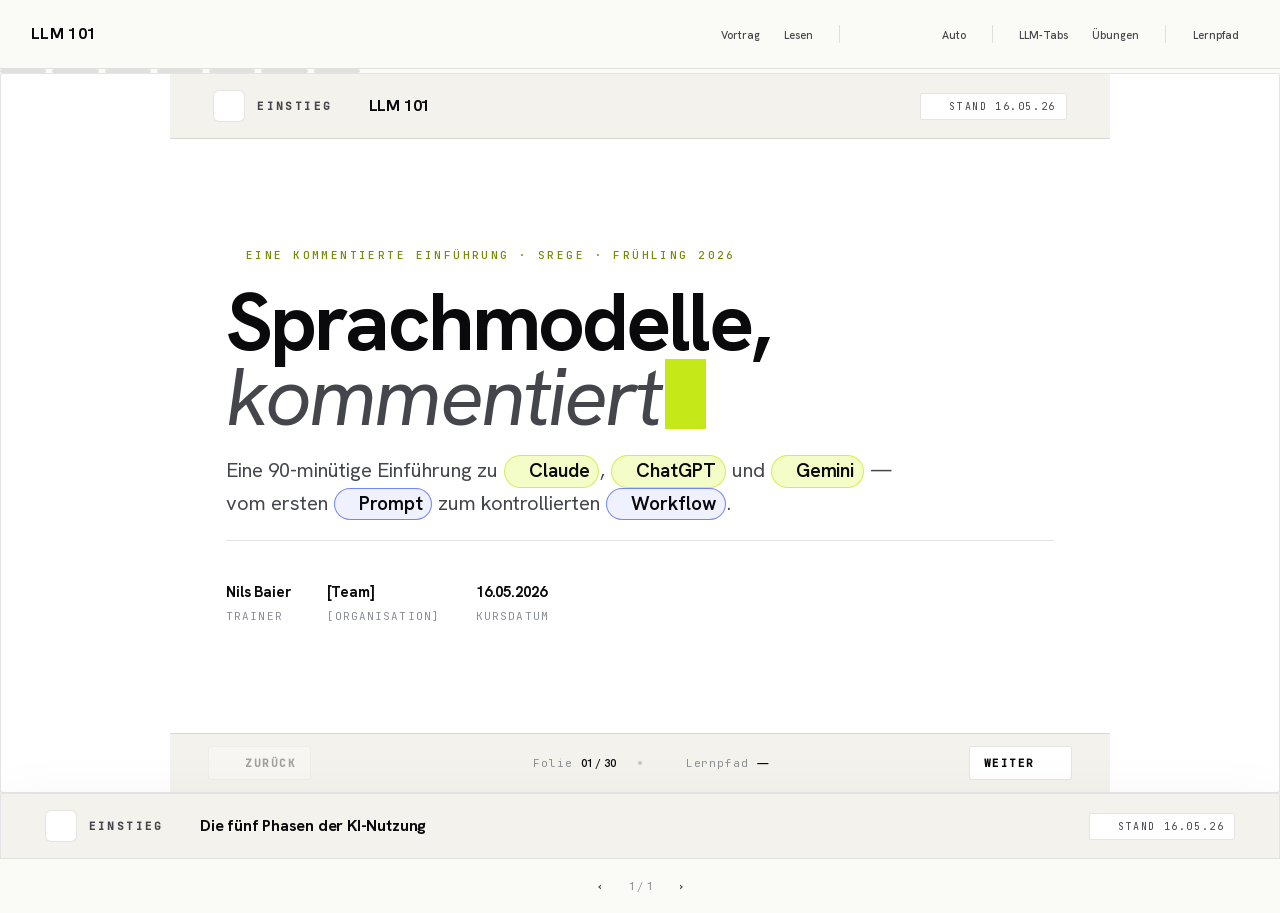
==== commit f851b866: "Merge Paket D1 (Slides 01–11) into redesign/codex-v2" ====
--- a/index.html
+++ b/index.html
@@ -65,33 +65,74 @@
     <div class="app-deck">
       <!-- Folien-Container — gefüllt in Phase 4 -->
       <!-- Kapitel 1 — Einstieg & Standort -->
-      <section class="slide" data-slide-id="einstieg-1" data-chapter="einstieg">
-        <div class="slide-inner" style="text-align:center;">
-          <div class="cover-stage">
-            <h1 class="cover-title">LLM 101</h1>
-            <p class="cover-subtitle">Large Language Models verstehen — am Beispiel Claude, ChatGPT und Gemini.</p>
-            <div class="icon-cloud">
-              <span class="icon-cloud-item" data-icon="brain" style="top: 6%; left: 10%; --fly-from-x: -180px; --fly-from-y: -120px; --fly-from-rot: -25deg; transition-delay: 0.05s;"></span>
-              <span class="icon-cloud-item" data-icon="book" style="top: 2%; left: 40%; --fly-from-x: 20px; --fly-from-y: -200px; --fly-from-rot: 8deg; transition-delay: 0.12s;"></span>
-              <span class="icon-cloud-item" data-icon="code" style="top: 9%; left: 68%; --fly-from-x: 220px; --fly-from-y: -90px; --fly-from-rot: 22deg; transition-delay: 0.18s;"></span>
-              <span class="icon-cloud-item" data-icon="file-text" style="top: 26%; left: 4%; --fly-from-x: -240px; --fly-from-y: -40px; --fly-from-rot: -18deg; transition-delay: 0.24s;"></span>
-              <span class="icon-cloud-item" data-icon="message-square" style="top: 28%; left: 84%; --fly-from-x: 240px; --fly-from-y: -50px; --fly-from-rot: 18deg; transition-delay: 0.3s;"></span>
-              <span class="icon-cloud-item" data-icon="sparkles" style="top: 52%; left: 14%; --fly-from-x: -210px; --fly-from-y: 70px; --fly-from-rot: -12deg; transition-delay: 0.36s;"></span>
-              <span class="icon-cloud-item" data-icon="lightbulb" style="top: 56%; left: 76%; --fly-from-x: 210px; --fly-from-y: 70px; --fly-from-rot: 14deg; transition-delay: 0.42s;"></span>
-              <span class="icon-cloud-item" data-icon="search" style="top: 72%; left: 6%; --fly-from-x: -210px; --fly-from-y: 150px; --fly-from-rot: -22deg; transition-delay: 0.48s;"></span>
-              <span class="icon-cloud-item" data-icon="database" style="top: 78%; left: 44%; --fly-from-x: 10px; --fly-from-y: 200px; --fly-from-rot: 0deg; transition-delay: 0.54s;"></span>
-              <span class="icon-cloud-item" data-icon="zap" style="top: 70%; left: 80%; --fly-from-x: 220px; --fly-from-y: 140px; --fly-from-rot: 26deg; transition-delay: 0.6s;"></span>
-              <span class="icon-cloud-item" data-icon="layers" style="top: 88%; left: 26%; --fly-from-x: -110px; --fly-from-y: 220px; --fly-from-rot: -15deg; transition-delay: 0.66s;"></span>
-              <span class="icon-cloud-item" data-icon="workflow" style="top: 86%; left: 62%; --fly-from-x: 110px; --fly-from-y: 220px; --fly-from-rot: 18deg; transition-delay: 0.72s;"></span>
-            </div>
-          </div>
-        </div>
-      </section>
-
-      <section class="slide" data-slide-id="einstieg-2" data-chapter="einstieg" data-stepped>
-        <div class="slide-inner">
-          <div class="chapter-label">Kapitel 1 — Einstieg</div>
-          <h2>Die fünf Phasen der KI-Nutzung</h2>
+      <section class="slide codex cover" data-slide-id="einstieg-1" data-chapter="einstieg" data-folio="01">
+        <div class="slide-head">
+          <div class="slide-crumb">
+            <span class="slide-crumb-icon"><svg class="ic lg"><use href="#i-bookmark"/></svg></span>
+            <span class="slide-crumb-chap">Einstieg</span>
+            <span class="slide-crumb-sep"><svg class="ic sm"><use href="#i-chevron-right"/></svg></span>
+            <span class="slide-crumb-topic">LLM 101</span>
+          </div>
+          <span class="slide-stand">
+            <svg class="ic sm"><use href="#i-bookmark"/></svg>
+            Stand 16.05.26
+          </span>
+        </div>
+        <div class="slide-body">
+          <div class="cover-display">
+            <span class="kicker kicker-accent"><svg class="ic sm"><use href="#i-sparkles"/></svg> Eine kommentierte Einführung · SREGE · Frühling 2026</span>
+            <h1 class="display">
+              Sprach&shy;modelle, <em>kommentiert</em><span class="caret" aria-hidden="true"></span>
+            </h1>
+            <p class="cover-lead">
+              Eine 90-minütige Einführung zu
+              <span class="tok"><svg class="ic"><use href="#i-message-square"/></svg>Claude</span>,
+              <span class="tok"><svg class="ic"><use href="#i-message-square"/></svg>ChatGPT</span> und
+              <span class="tok"><svg class="ic"><use href="#i-message-square"/></svg>Gemini</span> —
+              vom ersten <span class="tok tok-cobalt"><svg class="ic"><use href="#i-zap"/></svg>Prompt</span>
+              zum kontrollierten <span class="tok tok-cobalt"><svg class="ic"><use href="#i-route"/></svg>Workflow</span>.
+            </p>
+            <!-- Cover-Colophon: drei generische Felder, pro Kurs anpassen -->
+            <div class="cover-colophon">
+              <div><svg class="ic"><use href="#i-bookmark"/></svg><b>Nils Baier</b><span>Trainer</span></div>
+              <div><svg class="ic"><use href="#i-shield-check"/></svg><b>[Team]</b><span>[Organisation]</span></div>
+              <div><svg class="ic"><use href="#i-bookmark"/></svg><b>16.05.2026</b><span>Kursdatum</span></div>
+            </div>
+          </div>
+        </div>
+        <div class="slide-foot">
+          <a class="slide-nav prev" href="#einstieg-1" aria-disabled="true">
+            <svg class="ic"><use href="#i-arrow-left"/></svg> zurück
+          </a>
+          <div class="slide-progress">
+            <span class="slide-folio"><svg class="ic"><use href="#i-bookmark"/></svg> Folie <b>01 / 30</b></span>
+            <span class="slide-progress-sep" aria-hidden="true"></span>
+            <span class="slide-path"><svg class="ic"><use href="#i-route"/></svg> Lernpfad <b>—</b></span>
+          </div>
+          <a class="slide-nav next" href="#einstieg-2">
+            weiter <svg class="ic"><use href="#i-arrow-right"/></svg>
+          </a>
+        </div>
+      </section>
+
+      <section class="slide codex" data-slide-id="einstieg-2" data-chapter="einstieg" data-folio="02" data-stepped>
+        <div class="slide-head">
+          <div class="slide-crumb">
+            <span class="slide-crumb-icon"><svg class="ic lg"><use href="#i-bookmark"/></svg></span>
+            <span class="slide-crumb-chap">Einstieg</span>
+            <span class="slide-crumb-sep"><svg class="ic sm"><use href="#i-chevron-right"/></svg></span>
+            <span class="slide-crumb-topic">Die fünf Phasen der KI-Nutzung</span>
+          </div>
+          <span class="slide-stand">
+            <svg class="ic sm"><use href="#i-bookmark"/></svg>
+            Stand 16.05.26
+          </span>
+        </div>
+        <div class="slide-body">
+          <div class="title-row">
+            <span class="kicker"><svg class="ic sm"><use href="#i-route"/></svg> Einstieg · Zeitachse</span>
+            <h2 class="lede">Drei Jahre KI-Evolution — <em>von Halluzination zu Integration</em></h2>
+          </div>
 
           <div class="timeline">
             <div class="timeline-line"></div>
@@ -159,12 +200,39 @@
             → Vertiefung im <a href="explainer/e-phasen.html?back=einstieg-2">Concept-Explainer E — Phasen-Timeline</a>
           </p>
         </div>
-      </section>
-
-      <section class="slide" data-slide-id="einstieg-3" data-chapter="einstieg" data-stepped>
-        <div class="slide-inner">
-          <div class="chapter-label">Kapitel 1 — Einstieg</div>
-          <h2>7-Level Skill-Ladder</h2>
+        <div class="slide-foot">
+          <a class="slide-nav prev" href="#einstieg-1">
+            <svg class="ic"><use href="#i-arrow-left"/></svg> zurück
+          </a>
+          <div class="slide-progress">
+            <span class="slide-folio"><svg class="ic"><use href="#i-bookmark"/></svg> Folie <b>02 / 30</b></span>
+            <span class="slide-progress-sep" aria-hidden="true"></span>
+            <span class="slide-path"><svg class="ic"><use href="#i-route"/></svg> Lernpfad <b>—</b></span>
+          </div>
+          <a class="slide-nav next" href="#einstieg-3">
+            weiter <svg class="ic"><use href="#i-arrow-right"/></svg>
+          </a>
+        </div>
+      </section>
+
+      <section class="slide codex" data-slide-id="einstieg-3" data-chapter="einstieg" data-folio="03" data-stepped>
+        <div class="slide-head">
+          <div class="slide-crumb">
+            <span class="slide-crumb-icon"><svg class="ic lg"><use href="#i-bookmark"/></svg></span>
+            <span class="slide-crumb-chap">Einstieg</span>
+            <span class="slide-crumb-sep"><svg class="ic sm"><use href="#i-chevron-right"/></svg></span>
+            <span class="slide-crumb-topic">7-Level Skill-Ladder</span>
+          </div>
+          <span class="slide-stand">
+            <svg class="ic sm"><use href="#i-bookmark"/></svg>
+            Stand 16.05.26
+          </span>
+        </div>
+        <div class="slide-body">
+          <div class="title-row">
+            <span class="kicker"><svg class="ic sm"><use href="#i-layers"/></svg> Einstieg · Selbstverortung</span>
+            <h2 class="lede">Von der Suchmaschinen-Logik zum <em>Platform Architect</em></h2>
+          </div>
           <div class="ladder-list">
             <div class="ladder-item">
               <span class="ladder-icon" data-icon="search"></span>
@@ -230,12 +298,39 @@
             → Mach den Selbsttest: <a href="explainer/d-skill-ladder.html?back=einstieg-3">Concept-Explainer D — Wo stehst du?</a>
           </p>
         </div>
-      </section>
-
-      <section class="slide" data-slide-id="einstieg-4" data-chapter="einstieg">
-        <div class="slide-inner">
-          <div class="chapter-label">Kapitel 1 — Einstieg</div>
-          <h2>Agenda</h2>
+        <div class="slide-foot">
+          <a class="slide-nav prev" href="#einstieg-2">
+            <svg class="ic"><use href="#i-arrow-left"/></svg> zurück
+          </a>
+          <div class="slide-progress">
+            <span class="slide-folio"><svg class="ic"><use href="#i-bookmark"/></svg> Folie <b>03 / 30</b></span>
+            <span class="slide-progress-sep" aria-hidden="true"></span>
+            <span class="slide-path"><svg class="ic"><use href="#i-route"/></svg> Lernpfad <b>—</b></span>
+          </div>
+          <a class="slide-nav next" href="#einstieg-4">
+            weiter <svg class="ic"><use href="#i-arrow-right"/></svg>
+          </a>
+        </div>
+      </section>
+
+      <section class="slide codex" data-slide-id="einstieg-4" data-chapter="einstieg" data-folio="04">
+        <div class="slide-head">
+          <div class="slide-crumb">
+            <span class="slide-crumb-icon"><svg class="ic lg"><use href="#i-bookmark"/></svg></span>
+            <span class="slide-crumb-chap">Einstieg</span>
+            <span class="slide-crumb-sep"><svg class="ic sm"><use href="#i-chevron-right"/></svg></span>
+            <span class="slide-crumb-topic">Agenda</span>
+          </div>
+          <span class="slide-stand">
+            <svg class="ic sm"><use href="#i-bookmark"/></svg>
+            Stand 16.05.26
+          </span>
+        </div>
+        <div class="slide-body">
+          <div class="title-row">
+            <span class="kicker"><svg class="ic sm"><use href="#i-list"/></svg> Einstieg · Agenda</span>
+            <h2 class="lede">Neun Stationen — <em>von Governance bis Agentik</em></h2>
+          </div>
           <ol class="agenda-list">
             <li>KI in der Verwaltung</li>
             <li>LLM-Tools &amp; Modellwahl</li>
@@ -248,13 +343,40 @@
             <li>Next Level: Claude Code &amp; Agenten</li>
           </ol>
         </div>
+        <div class="slide-foot">
+          <a class="slide-nav prev" href="#einstieg-3">
+            <svg class="ic"><use href="#i-arrow-left"/></svg> zurück
+          </a>
+          <div class="slide-progress">
+            <span class="slide-folio"><svg class="ic"><use href="#i-bookmark"/></svg> Folie <b>04 / 30</b></span>
+            <span class="slide-progress-sep" aria-hidden="true"></span>
+            <span class="slide-path"><svg class="ic"><use href="#i-route"/></svg> Lernpfad <b>—</b></span>
+          </div>
+          <a class="slide-nav next" href="#verwaltung-1">
+            weiter <svg class="ic"><use href="#i-arrow-right"/></svg>
+          </a>
+        </div>
       </section>
 
       <!-- Kapitel 2 — Verwaltung & KI -->
-      <section class="slide" data-slide-id="verwaltung-1" data-chapter="verwaltung" data-stepped data-volatile="true" data-checked="2026-05-16">
-        <div class="slide-inner">
-          <div class="chapter-label">Kapitel 2 — Verwaltung &amp; KI</div>
-          <h2>Was sagt die Verwaltung zu KI?</h2>
+      <section class="slide codex" data-slide-id="verwaltung-1" data-chapter="verwaltung" data-folio="05" data-stepped data-volatile="true" data-checked="2026-05-16">
+        <div class="slide-head">
+          <div class="slide-crumb">
+            <span class="slide-crumb-icon"><svg class="ic lg"><use href="#i-shield-check"/></svg></span>
+            <span class="slide-crumb-chap">Verwaltung &amp; KI</span>
+            <span class="slide-crumb-sep"><svg class="ic sm"><use href="#i-chevron-right"/></svg></span>
+            <span class="slide-crumb-topic">Was sagt die Verwaltung?</span>
+          </div>
+          <span class="slide-stand" data-volatile="true">
+            <svg class="ic sm"><use href="#i-alert-triangle"/></svg>
+            Stand 16.05.26 · zu prüfen
+          </span>
+        </div>
+        <div class="slide-body">
+          <div class="title-row">
+            <span class="kicker"><svg class="ic sm"><use href="#i-shield-check"/></svg> Verwaltung &amp; KI · Datenampel</span>
+            <h2 class="lede">Verantwortungsvolle KI-Nutzung ist <em>kein Ausnahmefall</em></h2>
+          </div>
           <div class="policy-banner">Stand 15.05.2026: Verantwortungsvolle KI-Nutzung ist kein Ausnahmefall, sondern Teil der digitalen Transformation.</div>
           <div class="policy-grid">
             <div class="card policy-card tone-1" data-step="1">
@@ -312,12 +434,39 @@
             → Konkrete Beispiele im <a href="explainer/f-bund-erlaubt.html?back=verwaltung-1">Concept-Explainer F — Erlaubt, bedingt, verboten?</a>
           </p>
         </div>
-      </section>
-
-      <section class="slide" data-slide-id="verwaltung-2" data-chapter="verwaltung" data-stepped data-volatile="true" data-checked="2026-05-16">
-        <div class="slide-inner">
-          <div class="chapter-label">Kapitel 2 — Verwaltung &amp; KI</div>
-          <h2>Von Warnlogik zu Nutzungskompetenz</h2>
+        <div class="slide-foot">
+          <a class="slide-nav prev" href="#einstieg-4">
+            <svg class="ic"><use href="#i-arrow-left"/></svg> zurück
+          </a>
+          <div class="slide-progress">
+            <span class="slide-folio"><svg class="ic"><use href="#i-bookmark"/></svg> Folie <b>05 / 30</b></span>
+            <span class="slide-progress-sep" aria-hidden="true"></span>
+            <span class="slide-path"><svg class="ic"><use href="#i-route"/></svg> Lernpfad <b>—</b></span>
+          </div>
+          <a class="slide-nav next" href="#verwaltung-2">
+            weiter <svg class="ic"><use href="#i-arrow-right"/></svg>
+          </a>
+        </div>
+      </section>
+
+      <section class="slide codex" data-slide-id="verwaltung-2" data-chapter="verwaltung" data-folio="06" data-stepped data-volatile="true" data-checked="2026-05-16">
+        <div class="slide-head">
+          <div class="slide-crumb">
+            <span class="slide-crumb-icon"><svg class="ic lg"><use href="#i-shield-check"/></svg></span>
+            <span class="slide-crumb-chap">Verwaltung &amp; KI</span>
+            <span class="slide-crumb-sep"><svg class="ic sm"><use href="#i-chevron-right"/></svg></span>
+            <span class="slide-crumb-topic">Von Warnlogik zu Nutzungskompetenz</span>
+          </div>
+          <span class="slide-stand" data-volatile="true">
+            <svg class="ic sm"><use href="#i-alert-triangle"/></svg>
+            Stand 16.05.26 · zu prüfen
+          </span>
+        </div>
+        <div class="slide-body">
+          <div class="title-row">
+            <span class="kicker"><svg class="ic sm"><use href="#i-shield-check"/></svg> Verwaltung &amp; KI · Mythen vs. Realität</span>
+            <h2 class="lede">Kompetenzen aufbauen, Vertrauen verdienen, <em>Effizienz steigern</em></h2>
+          </div>
           <div class="myth-table">
             <div class="myth-header">Mythos / Aussage</div>
             <div class="myth-header">Realität 2026</div>
@@ -365,14 +514,41 @@
             </div>
           </div>
         </div>
+        <div class="slide-foot">
+          <a class="slide-nav prev" href="#verwaltung-1">
+            <svg class="ic"><use href="#i-arrow-left"/></svg> zurück
+          </a>
+          <div class="slide-progress">
+            <span class="slide-folio"><svg class="ic"><use href="#i-bookmark"/></svg> Folie <b>06 / 30</b></span>
+            <span class="slide-progress-sep" aria-hidden="true"></span>
+            <span class="slide-path"><svg class="ic"><use href="#i-route"/></svg> Lernpfad <b>—</b></span>
+          </div>
+          <a class="slide-nav next" href="#claude-1">
+            weiter <svg class="ic"><use href="#i-arrow-right"/></svg>
+          </a>
+        </div>
       </section>
 
       <!-- Kapitel 3 — LLM-Tools 101 -->
-      <section class="slide" data-slide-id="claude-1" data-chapter="claude" data-volatile="true" data-checked="2026-05-16">
+      <section class="slide codex" data-slide-id="claude-1" data-chapter="claude" data-folio="07" data-volatile="true" data-checked="2026-05-16">
         <!-- LLM-Mode-Refs: volatile Produktbeispiele, aktuelle Quellen in der Quellenleiste prüfen. -->
-        <div class="slide-inner">
-          <div class="chapter-label">Kapitel 3 — LLM-Tools 101</div>
-          <h2>Modellfamilien verstehen</h2>
+        <div class="slide-head">
+          <div class="slide-crumb">
+            <span class="slide-crumb-icon"><svg class="ic lg"><use href="#i-message-square"/></svg></span>
+            <span class="slide-crumb-chap">LLM-Tools 101</span>
+            <span class="slide-crumb-sep"><svg class="ic sm"><use href="#i-chevron-right"/></svg></span>
+            <span class="slide-crumb-topic">Modellfamilien verstehen</span>
+          </div>
+          <span class="slide-stand" data-volatile="true">
+            <svg class="ic sm"><use href="#i-alert-triangle"/></svg>
+            Stand 16.05.26 · zu prüfen
+          </span>
+        </div>
+        <div class="slide-body">
+          <div class="title-row">
+            <span class="kicker"><svg class="ic sm"><use href="#i-layers"/></svg> LLM-Tools 101 · Modellwahl</span>
+            <h2 class="lede">Opus, Sonnet, Haiku — und ihre <em>Gegenstücke</em> bei GPT und Gemini</h2>
+          </div>
 
           <div class="llm-tabs" data-llm-tabs data-sync-group="llm">
             <nav class="llm-tabs-nav">
@@ -486,12 +662,39 @@
             → Interaktive Entscheidungshilfe im <a href="explainer/g-modellwahl.html?back=claude-1">Concept-Explainer G — Welches Modell?</a>
           </p>
         </div>
-      </section>
-
-      <section class="slide" data-slide-id="claude-2" data-chapter="claude">
-        <div class="slide-inner">
-          <div class="chapter-label">Kapitel 3 — LLM-Tools 101</div>
-          <h2>Chat-Optionen</h2>
+        <div class="slide-foot">
+          <a class="slide-nav prev" href="#verwaltung-2">
+            <svg class="ic"><use href="#i-arrow-left"/></svg> zurück
+          </a>
+          <div class="slide-progress">
+            <span class="slide-folio"><svg class="ic"><use href="#i-bookmark"/></svg> Folie <b>07 / 30</b></span>
+            <span class="slide-progress-sep" aria-hidden="true"></span>
+            <span class="slide-path"><svg class="ic"><use href="#i-route"/></svg> Lernpfad <b>—</b></span>
+          </div>
+          <a class="slide-nav next" href="#claude-2">
+            weiter <svg class="ic"><use href="#i-arrow-right"/></svg>
+          </a>
+        </div>
+      </section>
+
+      <section class="slide codex" data-slide-id="claude-2" data-chapter="claude" data-folio="08">
+        <div class="slide-head">
+          <div class="slide-crumb">
+            <span class="slide-crumb-icon"><svg class="ic lg"><use href="#i-message-square"/></svg></span>
+            <span class="slide-crumb-chap">LLM-Tools 101</span>
+            <span class="slide-crumb-sep"><svg class="ic sm"><use href="#i-chevron-right"/></svg></span>
+            <span class="slide-crumb-topic">Chat-Optionen</span>
+          </div>
+          <span class="slide-stand">
+            <svg class="ic sm"><use href="#i-bookmark"/></svg>
+            Stand 16.05.26
+          </span>
+        </div>
+        <div class="slide-body">
+          <div class="title-row">
+            <span class="kicker"><svg class="ic sm"><use href="#i-zap"/></svg> LLM-Tools 101 · Features im Chat</span>
+            <h2 class="lede">Websuche, Artifacts, Projekte — <em>was jede Plattform anders nennt</em></h2>
+          </div>
 
           <div class="llm-tabs" data-llm-tabs data-sync-group="llm">
             <nav class="llm-tabs-nav">
@@ -684,12 +887,39 @@
             </div>
           </div>
         </div>
-      </section>
-
-      <section class="slide" data-slide-id="claude-3" data-chapter="claude">
-        <div class="slide-inner">
-          <div class="chapter-label">Kapitel 3 — LLM-Tools 101</div>
-          <h2>Einstellungen</h2>
+        <div class="slide-foot">
+          <a class="slide-nav prev" href="#claude-1">
+            <svg class="ic"><use href="#i-arrow-left"/></svg> zurück
+          </a>
+          <div class="slide-progress">
+            <span class="slide-folio"><svg class="ic"><use href="#i-bookmark"/></svg> Folie <b>08 / 30</b></span>
+            <span class="slide-progress-sep" aria-hidden="true"></span>
+            <span class="slide-path"><svg class="ic"><use href="#i-route"/></svg> Lernpfad <b>—</b></span>
+          </div>
+          <a class="slide-nav next" href="#claude-3">
+            weiter <svg class="ic"><use href="#i-arrow-right"/></svg>
+          </a>
+        </div>
+      </section>
+
+      <section class="slide codex" data-slide-id="claude-3" data-chapter="claude" data-folio="09">
+        <div class="slide-head">
+          <div class="slide-crumb">
+            <span class="slide-crumb-icon"><svg class="ic lg"><use href="#i-message-square"/></svg></span>
+            <span class="slide-crumb-chap">LLM-Tools 101</span>
+            <span class="slide-crumb-sep"><svg class="ic sm"><use href="#i-chevron-right"/></svg></span>
+            <span class="slide-crumb-topic">Einstellungen</span>
+          </div>
+          <span class="slide-stand">
+            <svg class="ic sm"><use href="#i-bookmark"/></svg>
+            Stand 16.05.26
+          </span>
+        </div>
+        <div class="slide-body">
+          <div class="title-row">
+            <span class="kicker"><svg class="ic sm"><use href="#i-target"/></svg> LLM-Tools 101 · Profil &amp; Persistenz</span>
+            <h2 class="lede">Persönlichkeit, Memory, Datenschutz — <em>was jede Plattform speichert</em></h2>
+          </div>
 
           <div class="llm-tabs" data-llm-tabs data-sync-group="llm">
             <nav class="llm-tabs-nav">
@@ -828,12 +1058,39 @@
             </div>
           </div>
         </div>
-      </section>
-
-      <section class="slide" data-slide-id="claude-4" data-chapter="claude">
-        <div class="slide-inner">
-          <div class="chapter-label">Kapitel 3 — LLM-Tools 101</div>
-          <h2>Menü &amp; Navigation</h2>
+        <div class="slide-foot">
+          <a class="slide-nav prev" href="#claude-2">
+            <svg class="ic"><use href="#i-arrow-left"/></svg> zurück
+          </a>
+          <div class="slide-progress">
+            <span class="slide-folio"><svg class="ic"><use href="#i-bookmark"/></svg> Folie <b>09 / 30</b></span>
+            <span class="slide-progress-sep" aria-hidden="true"></span>
+            <span class="slide-path"><svg class="ic"><use href="#i-route"/></svg> Lernpfad <b>—</b></span>
+          </div>
+          <a class="slide-nav next" href="#claude-4">
+            weiter <svg class="ic"><use href="#i-arrow-right"/></svg>
+          </a>
+        </div>
+      </section>
+
+      <section class="slide codex" data-slide-id="claude-4" data-chapter="claude" data-folio="10">
+        <div class="slide-head">
+          <div class="slide-crumb">
+            <span class="slide-crumb-icon"><svg class="ic lg"><use href="#i-message-square"/></svg></span>
+            <span class="slide-crumb-chap">LLM-Tools 101</span>
+            <span class="slide-crumb-sep"><svg class="ic sm"><use href="#i-chevron-right"/></svg></span>
+            <span class="slide-crumb-topic">Menü &amp; Navigation</span>
+          </div>
+          <span class="slide-stand">
+            <svg class="ic sm"><use href="#i-bookmark"/></svg>
+            Stand 16.05.26
+          </span>
+        </div>
+        <div class="slide-body">
+          <div class="title-row">
+            <span class="kicker"><svg class="ic sm"><use href="#i-compass"/></svg> LLM-Tools 101 · Orientierung</span>
+            <h2 class="lede">Sidebar, Eingabefeld, Modellwahl — <em>was wo klickt</em></h2>
+          </div>
           <div class="settings-section">
             <div class="settings-section-label">Hauptnavigation (Sidebar)</div>
             <div class="letter-list">
@@ -889,12 +1146,39 @@
             </div>
           </div>
         </div>
-      </section>
-
-      <section class="slide" data-slide-id="claude-5" data-chapter="claude" data-volatile="true" data-checked="2026-05-16">
-        <div class="slide-inner">
-          <div class="chapter-label">Kapitel 3 — LLM-Tools 101</div>
-          <h2>Abos &amp; Preise</h2>
+        <div class="slide-foot">
+          <a class="slide-nav prev" href="#claude-3">
+            <svg class="ic"><use href="#i-arrow-left"/></svg> zurück
+          </a>
+          <div class="slide-progress">
+            <span class="slide-folio"><svg class="ic"><use href="#i-bookmark"/></svg> Folie <b>10 / 30</b></span>
+            <span class="slide-progress-sep" aria-hidden="true"></span>
+            <span class="slide-path"><svg class="ic"><use href="#i-route"/></svg> Lernpfad <b>—</b></span>
+          </div>
+          <a class="slide-nav next" href="#claude-5">
+            weiter <svg class="ic"><use href="#i-arrow-right"/></svg>
+          </a>
+        </div>
+      </section>
+
+      <section class="slide codex" data-slide-id="claude-5" data-chapter="claude" data-folio="11" data-volatile="true" data-checked="2026-05-16">
+        <div class="slide-head">
+          <div class="slide-crumb">
+            <span class="slide-crumb-icon"><svg class="ic lg"><use href="#i-message-square"/></svg></span>
+            <span class="slide-crumb-chap">LLM-Tools 101</span>
+            <span class="slide-crumb-sep"><svg class="ic sm"><use href="#i-chevron-right"/></svg></span>
+            <span class="slide-crumb-topic">Abos &amp; Preise</span>
+          </div>
+          <span class="slide-stand" data-volatile="true">
+            <svg class="ic sm"><use href="#i-alert-triangle"/></svg>
+            Stand 16.05.26 · zu prüfen
+          </span>
+        </div>
+        <div class="slide-body">
+          <div class="title-row">
+            <span class="kicker"><svg class="ic sm"><use href="#i-bookmark"/></svg> LLM-Tools 101 · Pläne</span>
+            <h2 class="lede">Free, Pro, Max — und was die <em>Wettbewerber</em> dafür verlangen</h2>
+          </div>
 
           <div class="llm-tabs" data-llm-tabs data-sync-group="llm">
             <nav class="llm-tabs-nav">
@@ -1039,27 +1323,26 @@
             <a href="https://gemini.google/subscriptions/" target="_blank" rel="noopener">Gemini</a>.
           </p>
         </div>
+        <div class="slide-foot">
+          <a class="slide-nav prev" href="#claude-4">
+            <svg class="ic"><use href="#i-arrow-left"/></svg> zurück
+          </a>
+          <div class="slide-progress">
+            <span class="slide-folio"><svg class="ic"><use href="#i-bookmark"/></svg> Folie <b>11 / 30</b></span>
+            <span class="slide-progress-sep" aria-hidden="true"></span>
+            <span class="slide-path"><svg class="ic"><use href="#i-route"/></svg> Lernpfad <b>—</b></span>
+          </div>
+          <a class="slide-nav next" href="#context-1">
+            weiter <svg class="ic"><use href="#i-arrow-right"/></svg>
+          </a>
+        </div>
       </section>
 
       <!-- Kapitel 4 — Context & Pflege -->
-      <section class="slide codex" data-slide-id="context-1" data-chapter="context" data-folio="12">
-        <div class="slide-head">
-          <div class="slide-crumb">
-            <span class="slide-crumb-icon"><svg class="ic lg"><use href="#i-eye"/></svg></span>
-            <span class="slide-crumb-chap">Kontext &amp; Pflege</span>
-            <span class="slide-crumb-sep"><svg class="ic sm"><use href="#i-chevron-right"/></svg></span>
-            <span class="slide-crumb-topic">Context Window</span>
-          </div>
-          <span class="slide-stand">
-            <svg class="ic sm"><use href="#i-bookmark"/></svg>
-            Stand 16.05.26
-          </span>
-        </div>
-        <div class="slide-body">
-          <div class="title-row">
-            <span class="kicker"><svg class="ic sm"><use href="#i-eye"/></svg> Was sieht das Modell?</span>
-            <h2 class="lede">Context Window — <em>zwei Strategien, sichtbar unterschiedliche Antworten.</em></h2>
-          </div>
+      <section class="slide" data-slide-id="context-1" data-chapter="context">
+        <div class="slide-inner">
+          <div class="chapter-label">Kapitel 4 — Kontext & Pflege</div>
+          <h2>Context Window</h2>
 
           <div class="consequence-grid">
             <div class="card">
@@ -1087,45 +1370,17 @@
             </div>
           </div>
 
-          <aside class="callout">
-            <span class="callout-icon"><svg class="ic lg"><use href="#i-quote"/></svg></span>
-            <p><b>Faustregel — </b>nur einfügen, was die Antwort konkret prägt. Mehr Kontext heißt nicht bessere Antwort.</p>
-            <a class="callout-action" href="explainer/a-context-window.html?back=context-1">Context Window Simulator <svg class="ic"><use href="#i-arrow-right"/></svg></a>
-          </aside>
-        </div>
-        <div class="slide-foot">
-          <a class="slide-nav prev" href="#claude-5">
-            <svg class="ic"><use href="#i-arrow-left"/></svg> zurück
-          </a>
-          <div class="slide-progress">
-            <span class="slide-folio"><svg class="ic"><use href="#i-bookmark"/></svg> Folie <b>12 / 30</b></span>
-            <span class="slide-progress-sep" aria-hidden="true"></span>
-            <span class="slide-path"><svg class="ic"><use href="#i-route"/></svg> Lernpfad —</span>
-          </div>
-          <a class="slide-nav next" href="#context-2">
-            weiter <svg class="ic"><use href="#i-arrow-right"/></svg>
-          </a>
-        </div>
-      </section>
-
-      <section class="slide codex" data-slide-id="context-2" data-chapter="context" data-folio="13">
-        <div class="slide-head">
-          <div class="slide-crumb">
-            <span class="slide-crumb-icon"><svg class="ic lg"><use href="#i-eye"/></svg></span>
-            <span class="slide-crumb-chap">Kontext &amp; Pflege</span>
-            <span class="slide-crumb-sep"><svg class="ic sm"><use href="#i-chevron-right"/></svg></span>
-            <span class="slide-crumb-topic">Pflege-Strategien</span>
-          </div>
-          <span class="slide-stand">
-            <svg class="ic sm"><use href="#i-bookmark"/></svg>
-            Stand 16.05.26
-          </span>
-        </div>
-        <div class="slide-body">
-          <div class="title-row">
-            <span class="kicker"><svg class="ic sm"><use href="#i-route"/></svg> Drei Wege, das Fenster sauber zu halten</span>
-            <h2 class="lede">Wie pflegt man das Context Window? <em>Reset, Summarize, Progressive.</em></h2>
-          </div>
+          <p class="see-more">
+            → Vertiefung im <a href="explainer/a-context-window.html?back=context-1">Concept-Explainer A — Context Window Simulator</a>
+          </p>
+        </div>
+      </section>
+
+      <section class="slide" data-slide-id="context-2" data-chapter="context">
+        <div class="slide-inner">
+          <div class="chapter-label">Kapitel 4 — Kontext & Pflege</div>
+          <h2>Wie pflegt man das Context Window?</h2>
+          <p class="pull-quote">Drei Strategien — sequenziell oder kombiniert.</p>
 
           <div class="strategy-grid">
             <div class="card strategy-card">
@@ -1178,39 +1433,12 @@
             <p class="ex-reflection"><strong>Reflexion:</strong> Wann würdest du resetten, zusammenfassen oder Kontext progressiv nachliefern?</p>
           </div>
         </div>
-        <div class="slide-foot">
-          <a class="slide-nav prev" href="#context-1">
-            <svg class="ic"><use href="#i-arrow-left"/></svg> zurück
-          </a>
-          <div class="slide-progress">
-            <span class="slide-folio"><svg class="ic"><use href="#i-bookmark"/></svg> Folie <b>13 / 30</b></span>
-            <span class="slide-progress-sep" aria-hidden="true"></span>
-            <span class="slide-path"><svg class="ic"><use href="#i-route"/></svg> Lernpfad —</span>
-          </div>
-          <a class="slide-nav next" href="#usecase-1">
-            weiter <svg class="ic"><use href="#i-arrow-right"/></svg>
-          </a>
-        </div>
-      </section>
-
-      <section class="slide codex" data-slide-id="usecase-1" data-chapter="usecases" data-folio="14">
-        <div class="slide-head">
-          <div class="slide-crumb">
-            <span class="slide-crumb-icon"><svg class="ic lg"><use href="#i-sparkles"/></svg></span>
-            <span class="slide-crumb-chap">Use Cases &amp; Prompt-Labor</span>
-            <span class="slide-crumb-sep"><svg class="ic sm"><use href="#i-chevron-right"/></svg></span>
-            <span class="slide-crumb-topic">Sparringpartner</span>
-          </div>
-          <span class="slide-stand">
-            <svg class="ic sm"><use href="#i-bookmark"/></svg>
-            Stand 16.05.26
-          </span>
-        </div>
-        <div class="slide-body">
-          <div class="title-row">
-            <span class="kicker"><svg class="ic sm"><use href="#i-message-square"/></svg> Use Case · 01</span>
-            <h2 class="lede">Sparringpartner — <em>Annahmen prüfen, statt bestätigen lassen.</em></h2>
-          </div>
+      </section>
+
+      <section class="slide" data-slide-id="usecase-1" data-chapter="usecases">
+        <div class="slide-inner">
+          <div class="chapter-label">Kapitel 5 — Use Cases</div>
+          <h2>Use Case — Sparringpartner</h2>
 
           <div class="uc-chat">
             <div class="uc-bubble user">Wir wollen Schulungen nur noch als E-Learning anbieten, um Kosten zu sparen.</div>
@@ -1235,39 +1463,12 @@
             <li><span><strong>Synthese</strong> — Gestärkte Argumentation mitnehmen</span></li>
           </ol>
         </div>
-        <div class="slide-foot">
-          <a class="slide-nav prev" href="#context-2">
-            <svg class="ic"><use href="#i-arrow-left"/></svg> zurück
-          </a>
-          <div class="slide-progress">
-            <span class="slide-folio"><svg class="ic"><use href="#i-bookmark"/></svg> Folie <b>14 / 30</b></span>
-            <span class="slide-progress-sep" aria-hidden="true"></span>
-            <span class="slide-path"><svg class="ic"><use href="#i-route"/></svg> Lernpfad —</span>
-          </div>
-          <a class="slide-nav next" href="#usecase-2">
-            weiter <svg class="ic"><use href="#i-arrow-right"/></svg>
-          </a>
-        </div>
-      </section>
-
-      <section class="slide codex" data-slide-id="usecase-2" data-chapter="usecases" data-folio="15">
-        <div class="slide-head">
-          <div class="slide-crumb">
-            <span class="slide-crumb-icon"><svg class="ic lg"><use href="#i-sparkles"/></svg></span>
-            <span class="slide-crumb-chap">Use Cases &amp; Prompt-Labor</span>
-            <span class="slide-crumb-sep"><svg class="ic sm"><use href="#i-chevron-right"/></svg></span>
-            <span class="slide-crumb-topic">Ghostwriter</span>
-          </div>
-          <span class="slide-stand">
-            <svg class="ic sm"><use href="#i-bookmark"/></svg>
-            Stand 16.05.26
-          </span>
-        </div>
-        <div class="slide-body">
-          <div class="title-row">
-            <span class="kicker"><svg class="ic sm"><use href="#i-edit"/></svg> Use Case · 02</span>
-            <h2 class="lede">Ghostwriter — <em>Erstentwurf in deinem Ton, statt leeres Blatt.</em></h2>
-          </div>
+      </section>
+
+      <section class="slide" data-slide-id="usecase-2" data-chapter="usecases">
+        <div class="slide-inner">
+          <div class="chapter-label">Kapitel 5 — Use Cases</div>
+          <h2>Use Case — Ghostwriter</h2>
 
           <div class="uc-tabs-header">
             <div class="uc-tab active">E-Mails</div>
@@ -1299,39 +1500,12 @@
             <li><span><strong>Finalisieren</strong> — Eigene Stimme sicherstellen, absenden</span></li>
           </ol>
         </div>
-        <div class="slide-foot">
-          <a class="slide-nav prev" href="#usecase-1">
-            <svg class="ic"><use href="#i-arrow-left"/></svg> zurück
-          </a>
-          <div class="slide-progress">
-            <span class="slide-folio"><svg class="ic"><use href="#i-bookmark"/></svg> Folie <b>15 / 30</b></span>
-            <span class="slide-progress-sep" aria-hidden="true"></span>
-            <span class="slide-path"><svg class="ic"><use href="#i-route"/></svg> Lernpfad —</span>
-          </div>
-          <a class="slide-nav next" href="#usecase-3">
-            weiter <svg class="ic"><use href="#i-arrow-right"/></svg>
-          </a>
-        </div>
-      </section>
-
-      <section class="slide codex" data-slide-id="usecase-3" data-chapter="usecases" data-folio="16">
-        <div class="slide-head">
-          <div class="slide-crumb">
-            <span class="slide-crumb-icon"><svg class="ic lg"><use href="#i-sparkles"/></svg></span>
-            <span class="slide-crumb-chap">Use Cases &amp; Prompt-Labor</span>
-            <span class="slide-crumb-sep"><svg class="ic sm"><use href="#i-chevron-right"/></svg></span>
-            <span class="slide-crumb-topic">Data Analyst</span>
-          </div>
-          <span class="slide-stand">
-            <svg class="ic sm"><use href="#i-bookmark"/></svg>
-            Stand 16.05.26
-          </span>
-        </div>
-        <div class="slide-body">
-          <div class="title-row">
-            <span class="kicker"><svg class="ic sm"><use href="#i-list"/></svg> Use Case · 03</span>
-            <h2 class="lede">Data Analyst — <em>Muster sichtbar machen, statt im Sheet suchen.</em></h2>
-          </div>
+      </section>
+
+      <section class="slide" data-slide-id="usecase-3" data-chapter="usecases">
+        <div class="slide-inner">
+          <div class="chapter-label">Kapitel 5 — Use Cases</div>
+          <h2>Use Case — Data Analyst</h2>
 
           <div class="uc-tabs-header">
             <div class="uc-tab active">Excel/CSV</div>
@@ -1363,39 +1537,12 @@
             <li><span><strong>Visualisieren</strong> — Charts, Dashboards, Berichte</span></li>
           </ol>
         </div>
-        <div class="slide-foot">
-          <a class="slide-nav prev" href="#usecase-2">
-            <svg class="ic"><use href="#i-arrow-left"/></svg> zurück
-          </a>
-          <div class="slide-progress">
-            <span class="slide-folio"><svg class="ic"><use href="#i-bookmark"/></svg> Folie <b>16 / 30</b></span>
-            <span class="slide-progress-sep" aria-hidden="true"></span>
-            <span class="slide-path"><svg class="ic"><use href="#i-route"/></svg> Lernpfad —</span>
-          </div>
-          <a class="slide-nav next" href="#usecase-lab">
-            weiter <svg class="ic"><use href="#i-arrow-right"/></svg>
-          </a>
-        </div>
-      </section>
-
-      <section class="slide codex" data-slide-id="usecase-lab" data-chapter="usecases" data-folio="17">
-        <div class="slide-head">
-          <div class="slide-crumb">
-            <span class="slide-crumb-icon"><svg class="ic lg"><use href="#i-sparkles"/></svg></span>
-            <span class="slide-crumb-chap">Use Cases &amp; Prompt-Labor</span>
-            <span class="slide-crumb-sep"><svg class="ic sm"><use href="#i-chevron-right"/></svg></span>
-            <span class="slide-crumb-topic">Übungs-Labor</span>
-          </div>
-          <span class="slide-stand">
-            <svg class="ic sm"><use href="#i-bookmark"/></svg>
-            Stand 16.05.26
-          </span>
-        </div>
-        <div class="slide-body">
-          <div class="title-row">
-            <span class="kicker"><svg class="ic sm"><use href="#i-target"/></svg> Lernstation</span>
-            <h2 class="lede">Übungs-Labor — <em>eigener Use Case, testbar in 6 Minuten.</em></h2>
-          </div>
+      </section>
+
+      <section class="slide" data-slide-id="usecase-lab" data-chapter="usecases">
+        <div class="slide-inner">
+          <div class="chapter-label">Kapitel 5 — Use Cases</div>
+          <h2>Übungs-Labor — eigener Use Case</h2>
           <p class="pull-quote">Aus einer vagen Idee wird ein kleiner, sicher testbarer Arbeitsauftrag.</p>
           <div class="exercise reflection" data-learning-station data-chapter="usecases" data-exercise="r2">
             <div class="ex-header">
@@ -1450,39 +1597,13 @@
             </div>
           </div>
         </div>
-        <div class="slide-foot">
-          <a class="slide-nav prev" href="#usecase-3">
-            <svg class="ic"><use href="#i-arrow-left"/></svg> zurück
-          </a>
-          <div class="slide-progress">
-            <span class="slide-folio"><svg class="ic"><use href="#i-bookmark"/></svg> Folie <b>17 / 30</b></span>
-            <span class="slide-progress-sep" aria-hidden="true"></span>
-            <span class="slide-path"><svg class="ic"><use href="#i-route"/></svg> Lernpfad —</span>
-          </div>
-          <a class="slide-nav next" href="#usecase-4">
-            weiter <svg class="ic"><use href="#i-arrow-right"/></svg>
-          </a>
-        </div>
-      </section>
-
-      <section class="slide codex" data-slide-id="usecase-4" data-chapter="usecases" data-folio="18">
-        <div class="slide-head">
-          <div class="slide-crumb">
-            <span class="slide-crumb-icon"><svg class="ic lg"><use href="#i-sparkles"/></svg></span>
-            <span class="slide-crumb-chap">Use Cases &amp; Prompt-Labor</span>
-            <span class="slide-crumb-sep"><svg class="ic sm"><use href="#i-chevron-right"/></svg></span>
-            <span class="slide-crumb-topic">Prompt wird Produkt</span>
-          </div>
-          <span class="slide-stand">
-            <svg class="ic sm"><use href="#i-bookmark"/></svg>
-            Stand 16.05.26
-          </span>
-        </div>
-        <div class="slide-body">
-          <div class="title-row">
-            <span class="kicker"><svg class="ic sm"><use href="#i-zap"/></svg> Vom Wunsch zum Arbeitsauftrag</span>
-            <h2 class="lede">Prompt wird Produkt — <em>sechs Bausteine, sichtbar im Output.</em></h2>
-          </div>
+      </section>
+
+      <section class="slide" data-slide-id="usecase-4" data-chapter="usecases">
+        <div class="slide-inner">
+          <div class="chapter-label">Kapitel 5 — Use Cases</div>
+          <h2>Prompt wird Produkt</h2>
+          <p class="pull-quote">Ein guter Prompt ist kein Zauberspruch. Er ist ein kleiner Arbeitsauftrag mit klaren Bauteilen.</p>
 
           <div class="prompt-product" data-prompt-product>
             <div class="pp-controls" role="toolbar" aria-label="Prompt-Qualität">
@@ -1537,40 +1658,13 @@
             </div>
           </div>
         </div>
-        <div class="slide-foot">
-          <a class="slide-nav prev" href="#usecase-lab">
-            <svg class="ic"><use href="#i-arrow-left"/></svg> zurück
-          </a>
-          <div class="slide-progress">
-            <span class="slide-folio"><svg class="ic"><use href="#i-bookmark"/></svg> Folie <b>18 / 30</b></span>
-            <span class="slide-progress-sep" aria-hidden="true"></span>
-            <span class="slide-path"><svg class="ic"><use href="#i-route"/></svg> Lernpfad —</span>
-          </div>
-          <a class="slide-nav next" href="#usecase-5">
-            weiter <svg class="ic"><use href="#i-arrow-right"/></svg>
-          </a>
-        </div>
-      </section>
-
-      <section class="slide codex" data-slide-id="usecase-5" data-chapter="usecases" data-folio="19">
-        <div class="slide-head">
-          <div class="slide-crumb">
-            <span class="slide-crumb-icon"><svg class="ic lg"><use href="#i-sparkles"/></svg></span>
-            <span class="slide-crumb-chap">Use Cases &amp; Prompt-Labor</span>
-            <span class="slide-crumb-sep"><svg class="ic sm"><use href="#i-chevron-right"/></svg></span>
-            <span class="slide-crumb-topic">Context Window X-Ray</span>
-          </div>
-          <span class="slide-stand">
-            <svg class="ic sm"><use href="#i-bookmark"/></svg>
-            Stand 16.05.26
-          </span>
-        </div>
-        <div class="slide-body">
-          <div class="title-row">
-            <span class="kicker"><svg class="ic sm"><use href="#i-eye"/></svg> Was bleibt sichtbar?</span>
-            <h2 class="lede">Context Window X-Ray — <em>das Modell sieht nicht alles, nur was gerade hell ist.</em></h2>
-          </div>
-          <p class="pull-quote">Das Modell arbeitet mit dem Kontext, der gerade sichtbar, frisch und relevant genug ist.</p>
+      </section>
+
+      <section class="slide" data-slide-id="usecase-5" data-chapter="usecases">
+        <div class="slide-inner">
+          <div class="chapter-label">Kapitel 5 — Use Cases</div>
+          <h2>Context Window X-Ray</h2>
+          <p class="pull-quote">Das Modell sieht nicht einfach „alles“. Es arbeitet mit dem Kontext, der gerade sichtbar, frisch und relevant genug ist.</p>
 
           <div class="context-xray" data-context-xray>
             <div class="xray-controls" role="toolbar" aria-label="Kontext-Qualität">
@@ -1676,45 +1770,13 @@
               </div>
             </div>
           </div>
-
-          <aside class="callout">
-            <span class="callout-icon"><svg class="ic lg"><use href="#i-quote"/></svg></span>
-            <p><b>Faustregel — </b>nur einfügen, was die Antwort konkret prägt. Auch bei 1M-Kontext wird Wichtiges <em>unten</em> wiederholt.</p>
-          </aside>
-        </div>
-        <div class="slide-foot">
-          <a class="slide-nav prev" href="#usecase-4">
-            <svg class="ic"><use href="#i-arrow-left"/></svg> zurück
-          </a>
-          <div class="slide-progress">
-            <span class="slide-folio"><svg class="ic"><use href="#i-bookmark"/></svg> Folie <b>19 / 30</b></span>
-            <span class="slide-progress-sep" aria-hidden="true"></span>
-            <span class="slide-path"><svg class="ic"><use href="#i-route"/></svg> Lernpfad —</span>
-          </div>
-          <a class="slide-nav next" href="#usecase-6">
-            weiter <svg class="ic"><use href="#i-arrow-right"/></svg>
-          </a>
-        </div>
-      </section>
-
-      <section class="slide codex" data-slide-id="usecase-6" data-chapter="usecases" data-folio="20">
-        <div class="slide-head">
-          <div class="slide-crumb">
-            <span class="slide-crumb-icon"><svg class="ic lg"><use href="#i-sparkles"/></svg></span>
-            <span class="slide-crumb-chap">Use Cases &amp; Prompt-Labor</span>
-            <span class="slide-crumb-sep"><svg class="ic sm"><use href="#i-chevron-right"/></svg></span>
-            <span class="slide-crumb-topic">Output prüfen</span>
-          </div>
-          <span class="slide-stand">
-            <svg class="ic sm"><use href="#i-bookmark"/></svg>
-            Stand 16.05.26
-          </span>
-        </div>
-        <div class="slide-body">
-          <div class="title-row">
-            <span class="kicker"><svg class="ic sm"><use href="#i-shield-check"/></svg> Qualitätscheck — was klingt gut, was ist wirklich prüfbar?</span>
-            <h2 class="lede">Output prüfen</h2>
-          </div>
+        </div>
+      </section>
+
+      <section class="slide" data-slide-id="usecase-6" data-chapter="usecases">
+        <div class="slide-inner">
+          <div class="chapter-label">Kapitel 5 — Use Cases</div>
+          <h2>Output prüfen</h2>
           <p class="pull-quote">Gute KI-Nutzung endet nicht beim Prompt. Sie endet bei der bewussten Entscheidung: Was davon ist brauchbar?</p>
 
           <div class="exercise reflection quality-station" data-learning-station data-chapter="usecases" data-exercise="r3">
@@ -1765,39 +1827,13 @@
             </div>
           </div>
         </div>
-        <div class="slide-foot">
-          <a class="slide-nav prev" href="#usecase-5">
-            <svg class="ic"><use href="#i-arrow-left"/></svg> zurück
-          </a>
-          <div class="slide-progress">
-            <span class="slide-folio"><svg class="ic"><use href="#i-bookmark"/></svg> Folie <b>20 / 30</b></span>
-            <span class="slide-progress-sep" aria-hidden="true"></span>
-            <span class="slide-path"><svg class="ic"><use href="#i-route"/></svg> Lernpfad —</span>
-          </div>
-          <a class="slide-nav next" href="#usecase-7">
-            weiter <svg class="ic"><use href="#i-arrow-right"/></svg>
-          </a>
-        </div>
-      </section>
-
-      <section class="slide codex" data-slide-id="usecase-7" data-chapter="usecases" data-folio="21">
-        <div class="slide-head">
-          <div class="slide-crumb">
-            <span class="slide-crumb-icon"><svg class="ic lg"><use href="#i-sparkles"/></svg></span>
-            <span class="slide-crumb-chap">Use Cases &amp; Prompt-Labor</span>
-            <span class="slide-crumb-sep"><svg class="ic sm"><use href="#i-chevron-right"/></svg></span>
-            <span class="slide-crumb-topic">Mini-Fallbibliothek</span>
-          </div>
-          <span class="slide-stand">
-            <svg class="ic sm"><use href="#i-bookmark"/></svg>
-            Stand 16.05.26
-          </span>
-        </div>
-        <div class="slide-body">
-          <div class="title-row">
-            <span class="kicker"><svg class="ic sm"><use href="#i-book-open"/></svg> Sechs Einstiege — klein genug zum Üben, konkret für den Alltag</span>
-            <h2 class="lede">Mini-Fallbibliothek</h2>
-          </div>
+      </section>
+
+      <section class="slide" data-slide-id="usecase-7" data-chapter="usecases">
+        <div class="slide-inner">
+          <div class="chapter-label">Kapitel 5 — Use Cases</div>
+          <h2>Mini-Fallbibliothek</h2>
+          <p class="lead">Sechs typische Einstiege: klein genug zum Üben, konkret genug für den Arbeitsalltag.</p>
 
           <div class="case-library-grid">
             <article class="case-card">
@@ -1838,39 +1874,13 @@
             </article>
           </div>
         </div>
-        <div class="slide-foot">
-          <a class="slide-nav prev" href="#usecase-6">
-            <svg class="ic"><use href="#i-arrow-left"/></svg> zurück
-          </a>
-          <div class="slide-progress">
-            <span class="slide-folio"><svg class="ic"><use href="#i-bookmark"/></svg> Folie <b>21 / 30</b></span>
-            <span class="slide-progress-sep" aria-hidden="true"></span>
-            <span class="slide-path"><svg class="ic"><use href="#i-route"/></svg> Lernpfad —</span>
-          </div>
-          <a class="slide-nav next" href="#usecase-8">
-            weiter <svg class="ic"><use href="#i-arrow-right"/></svg>
-          </a>
-        </div>
-      </section>
-
-      <section class="slide codex" data-slide-id="usecase-8" data-chapter="usecases" data-folio="22">
-        <div class="slide-head">
-          <div class="slide-crumb">
-            <span class="slide-crumb-icon"><svg class="ic lg"><use href="#i-sparkles"/></svg></span>
-            <span class="slide-crumb-chap">Use Cases &amp; Prompt-Labor</span>
-            <span class="slide-crumb-sep"><svg class="ic sm"><use href="#i-chevron-right"/></svg></span>
-            <span class="slide-crumb-topic">Vorher / Nachher</span>
-          </div>
-          <span class="slide-stand">
-            <svg class="ic sm"><use href="#i-bookmark"/></svg>
-            Stand 16.05.26
-          </span>
-        </div>
-        <div class="slide-body">
-          <div class="title-row">
-            <span class="kicker"><svg class="ic sm"><use href="#i-zap"/></svg> Drei Sprünge in Worten</span>
-            <h2 class="lede">Vorher / Nachher — <em>Muster erkennen ist schneller als Regeln lernen.</em></h2>
-          </div>
+      </section>
+
+      <section class="slide" data-slide-id="usecase-8" data-chapter="usecases">
+        <div class="slide-inner">
+          <div class="chapter-label">Kapitel 5 — Use Cases</div>
+          <h2>Vorher / Nachher</h2>
+          <p class="lead">Muster erkennen ist schneller als Regeln auswendig lernen.</p>
 
           <div class="before-after-grid">
             <article class="ba-card">
@@ -1904,19 +1914,6 @@
               </div>
             </article>
           </div>
-        </div>
-        <div class="slide-foot">
-          <a class="slide-nav prev" href="#usecase-7">
-            <svg class="ic"><use href="#i-arrow-left"/></svg> zurück
-          </a>
-          <div class="slide-progress">
-            <span class="slide-folio"><svg class="ic"><use href="#i-bookmark"/></svg> Folie <b>22 / 30</b></span>
-            <span class="slide-progress-sep" aria-hidden="true"></span>
-            <span class="slide-path"><svg class="ic"><use href="#i-route"/></svg> Lernpfad —</span>
-          </div>
-          <a class="slide-nav next" href="#skills-1">
-            weiter <svg class="ic"><use href="#i-arrow-right"/></svg>
-          </a>
         </div>
       </section>
 
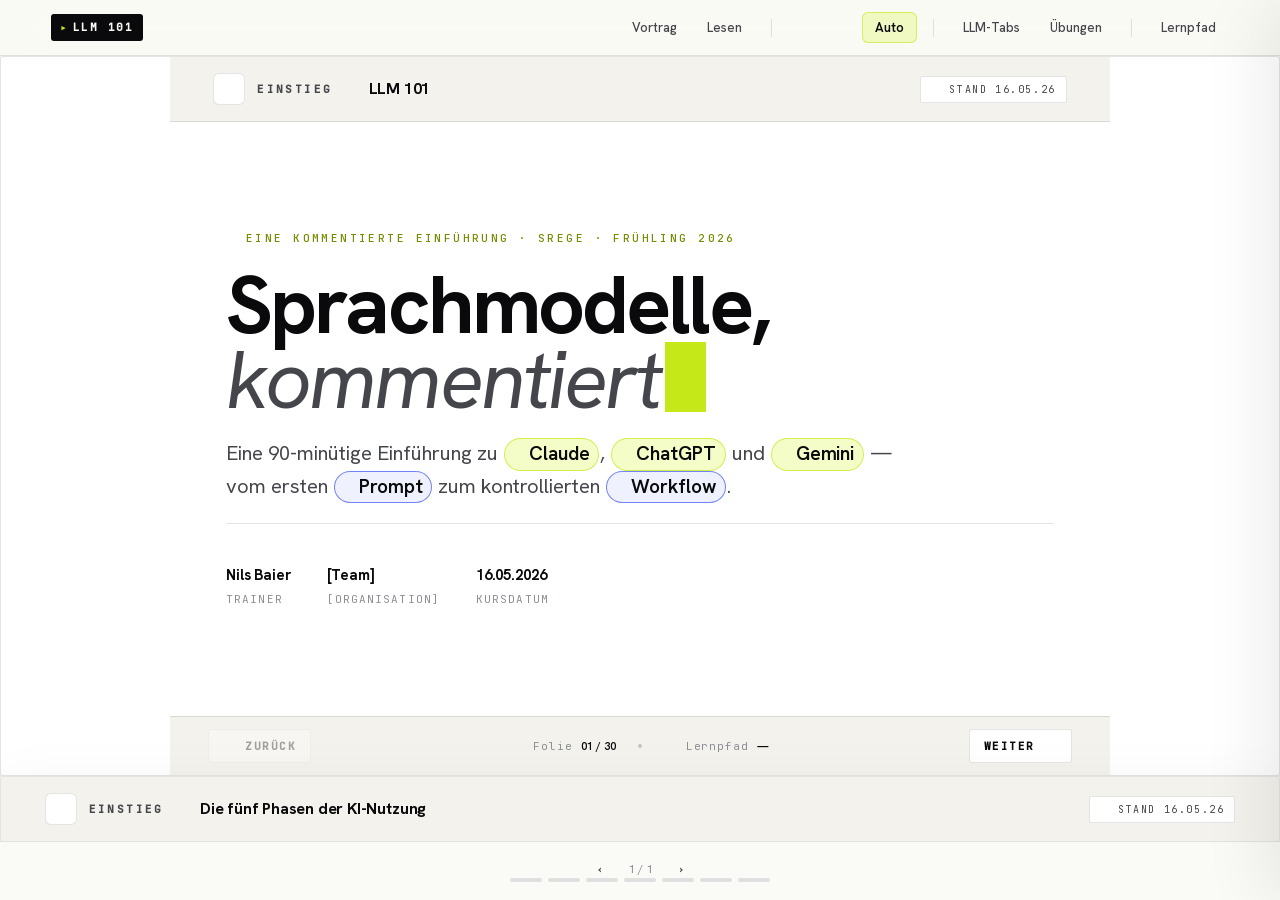
==== commit afb6187a: "Merge Paket H (Release) into redesign/codex-v2" ====
--- a/index.html
+++ b/index.html
@@ -18,7 +18,7 @@
 <body data-layout="slide">
   <header class="app-header" role="banner">
     <div class="app-brand">
-      <span class="app-title app-brand-id">LLM 101</span>
+      <span class="app-brand-id">LLM 101</span>
     </div>
     <nav class="app-toggles" role="toolbar" aria-label="Schulungs-Steuerung">
       <div class="toggle-group" role="group" aria-label="Layout">
@@ -367,7 +367,7 @@
             <span class="slide-crumb-sep"><svg class="ic sm"><use href="#i-chevron-right"/></svg></span>
             <span class="slide-crumb-topic">Was sagt die Verwaltung?</span>
           </div>
-          <span class="slide-stand" data-volatile="true">
+          <span class="slide-stand">
             <svg class="ic sm"><use href="#i-alert-triangle"/></svg>
             Stand 16.05.26 · zu prüfen
           </span>
@@ -457,7 +457,7 @@
             <span class="slide-crumb-sep"><svg class="ic sm"><use href="#i-chevron-right"/></svg></span>
             <span class="slide-crumb-topic">Von Warnlogik zu Nutzungskompetenz</span>
           </div>
-          <span class="slide-stand" data-volatile="true">
+          <span class="slide-stand">
             <svg class="ic sm"><use href="#i-alert-triangle"/></svg>
             Stand 16.05.26 · zu prüfen
           </span>
@@ -539,7 +539,7 @@
             <span class="slide-crumb-sep"><svg class="ic sm"><use href="#i-chevron-right"/></svg></span>
             <span class="slide-crumb-topic">Modellfamilien verstehen</span>
           </div>
-          <span class="slide-stand" data-volatile="true">
+          <span class="slide-stand">
             <svg class="ic sm"><use href="#i-alert-triangle"/></svg>
             Stand 16.05.26 · zu prüfen
           </span>
@@ -1169,7 +1169,7 @@
             <span class="slide-crumb-sep"><svg class="ic sm"><use href="#i-chevron-right"/></svg></span>
             <span class="slide-crumb-topic">Abos &amp; Preise</span>
           </div>
-          <span class="slide-stand" data-volatile="true">
+          <span class="slide-stand">
             <svg class="ic sm"><use href="#i-alert-triangle"/></svg>
             Stand 16.05.26 · zu prüfen
           </span>
@@ -1339,10 +1339,24 @@
       </section>
 
       <!-- Kapitel 4 — Context & Pflege -->
-      <section class="slide" data-slide-id="context-1" data-chapter="context">
-        <div class="slide-inner">
-          <div class="chapter-label">Kapitel 4 — Kontext & Pflege</div>
-          <h2>Context Window</h2>
+      <section class="slide codex" data-slide-id="context-1" data-chapter="context" data-folio="12">
+        <div class="slide-head">
+          <div class="slide-crumb">
+            <span class="slide-crumb-icon"><svg class="ic lg"><use href="#i-eye"/></svg></span>
+            <span class="slide-crumb-chap">Kontext &amp; Pflege</span>
+            <span class="slide-crumb-sep"><svg class="ic sm"><use href="#i-chevron-right"/></svg></span>
+            <span class="slide-crumb-topic">Context Window</span>
+          </div>
+          <span class="slide-stand">
+            <svg class="ic sm"><use href="#i-bookmark"/></svg>
+            Stand 16.05.26
+          </span>
+        </div>
+        <div class="slide-body">
+          <div class="title-row">
+            <span class="kicker"><svg class="ic sm"><use href="#i-eye"/></svg> Was sieht das Modell?</span>
+            <h2 class="lede">Context Window — <em>zwei Strategien, sichtbar unterschiedliche Antworten.</em></h2>
+          </div>
 
           <div class="consequence-grid">
             <div class="card">
@@ -1370,17 +1384,45 @@
             </div>
           </div>
 
-          <p class="see-more">
-            → Vertiefung im <a href="explainer/a-context-window.html?back=context-1">Concept-Explainer A — Context Window Simulator</a>
-          </p>
+          <aside class="callout">
+            <span class="callout-icon"><svg class="ic lg"><use href="#i-quote"/></svg></span>
+            <p><b>Faustregel — </b>nur einfügen, was die Antwort konkret prägt. Mehr Kontext heißt nicht bessere Antwort.</p>
+            <a class="callout-action" href="explainer/a-context-window.html?back=context-1">Context Window Simulator <svg class="ic"><use href="#i-arrow-right"/></svg></a>
+          </aside>
+        </div>
+        <div class="slide-foot">
+          <a class="slide-nav prev" href="#claude-5">
+            <svg class="ic"><use href="#i-arrow-left"/></svg> zurück
+          </a>
+          <div class="slide-progress">
+            <span class="slide-folio"><svg class="ic"><use href="#i-bookmark"/></svg> Folie <b>12 / 30</b></span>
+            <span class="slide-progress-sep" aria-hidden="true"></span>
+            <span class="slide-path"><svg class="ic"><use href="#i-route"/></svg> Lernpfad —</span>
+          </div>
+          <a class="slide-nav next" href="#context-2">
+            weiter <svg class="ic"><use href="#i-arrow-right"/></svg>
+          </a>
         </div>
       </section>
 
-      <section class="slide" data-slide-id="context-2" data-chapter="context">
-        <div class="slide-inner">
-          <div class="chapter-label">Kapitel 4 — Kontext & Pflege</div>
-          <h2>Wie pflegt man das Context Window?</h2>
-          <p class="pull-quote">Drei Strategien — sequenziell oder kombiniert.</p>
+      <section class="slide codex" data-slide-id="context-2" data-chapter="context" data-folio="13">
+        <div class="slide-head">
+          <div class="slide-crumb">
+            <span class="slide-crumb-icon"><svg class="ic lg"><use href="#i-eye"/></svg></span>
+            <span class="slide-crumb-chap">Kontext &amp; Pflege</span>
+            <span class="slide-crumb-sep"><svg class="ic sm"><use href="#i-chevron-right"/></svg></span>
+            <span class="slide-crumb-topic">Pflege-Strategien</span>
+          </div>
+          <span class="slide-stand">
+            <svg class="ic sm"><use href="#i-bookmark"/></svg>
+            Stand 16.05.26
+          </span>
+        </div>
+        <div class="slide-body">
+          <div class="title-row">
+            <span class="kicker"><svg class="ic sm"><use href="#i-route"/></svg> Drei Wege, das Fenster sauber zu halten</span>
+            <h2 class="lede">Wie pflegt man das Context Window? <em>Reset, Summarize, Progressive.</em></h2>
+          </div>
 
           <div class="strategy-grid">
             <div class="card strategy-card">
@@ -1433,12 +1475,39 @@
             <p class="ex-reflection"><strong>Reflexion:</strong> Wann würdest du resetten, zusammenfassen oder Kontext progressiv nachliefern?</p>
           </div>
         </div>
+        <div class="slide-foot">
+          <a class="slide-nav prev" href="#context-1">
+            <svg class="ic"><use href="#i-arrow-left"/></svg> zurück
+          </a>
+          <div class="slide-progress">
+            <span class="slide-folio"><svg class="ic"><use href="#i-bookmark"/></svg> Folie <b>13 / 30</b></span>
+            <span class="slide-progress-sep" aria-hidden="true"></span>
+            <span class="slide-path"><svg class="ic"><use href="#i-route"/></svg> Lernpfad —</span>
+          </div>
+          <a class="slide-nav next" href="#usecase-1">
+            weiter <svg class="ic"><use href="#i-arrow-right"/></svg>
+          </a>
+        </div>
       </section>
 
-      <section class="slide" data-slide-id="usecase-1" data-chapter="usecases">
-        <div class="slide-inner">
-          <div class="chapter-label">Kapitel 5 — Use Cases</div>
-          <h2>Use Case — Sparringpartner</h2>
+      <section class="slide codex" data-slide-id="usecase-1" data-chapter="usecases" data-folio="14">
+        <div class="slide-head">
+          <div class="slide-crumb">
+            <span class="slide-crumb-icon"><svg class="ic lg"><use href="#i-sparkles"/></svg></span>
+            <span class="slide-crumb-chap">Use Cases &amp; Prompt-Labor</span>
+            <span class="slide-crumb-sep"><svg class="ic sm"><use href="#i-chevron-right"/></svg></span>
+            <span class="slide-crumb-topic">Sparringpartner</span>
+          </div>
+          <span class="slide-stand">
+            <svg class="ic sm"><use href="#i-bookmark"/></svg>
+            Stand 16.05.26
+          </span>
+        </div>
+        <div class="slide-body">
+          <div class="title-row">
+            <span class="kicker"><svg class="ic sm"><use href="#i-message-square"/></svg> Use Case · 01</span>
+            <h2 class="lede">Sparringpartner — <em>Annahmen prüfen, statt bestätigen lassen.</em></h2>
+          </div>
 
           <div class="uc-chat">
             <div class="uc-bubble user">Wir wollen Schulungen nur noch als E-Learning anbieten, um Kosten zu sparen.</div>
@@ -1463,12 +1532,39 @@
             <li><span><strong>Synthese</strong> — Gestärkte Argumentation mitnehmen</span></li>
           </ol>
         </div>
+        <div class="slide-foot">
+          <a class="slide-nav prev" href="#context-2">
+            <svg class="ic"><use href="#i-arrow-left"/></svg> zurück
+          </a>
+          <div class="slide-progress">
+            <span class="slide-folio"><svg class="ic"><use href="#i-bookmark"/></svg> Folie <b>14 / 30</b></span>
+            <span class="slide-progress-sep" aria-hidden="true"></span>
+            <span class="slide-path"><svg class="ic"><use href="#i-route"/></svg> Lernpfad —</span>
+          </div>
+          <a class="slide-nav next" href="#usecase-2">
+            weiter <svg class="ic"><use href="#i-arrow-right"/></svg>
+          </a>
+        </div>
       </section>
 
-      <section class="slide" data-slide-id="usecase-2" data-chapter="usecases">
-        <div class="slide-inner">
-          <div class="chapter-label">Kapitel 5 — Use Cases</div>
-          <h2>Use Case — Ghostwriter</h2>
+      <section class="slide codex" data-slide-id="usecase-2" data-chapter="usecases" data-folio="15">
+        <div class="slide-head">
+          <div class="slide-crumb">
+            <span class="slide-crumb-icon"><svg class="ic lg"><use href="#i-sparkles"/></svg></span>
+            <span class="slide-crumb-chap">Use Cases &amp; Prompt-Labor</span>
+            <span class="slide-crumb-sep"><svg class="ic sm"><use href="#i-chevron-right"/></svg></span>
+            <span class="slide-crumb-topic">Ghostwriter</span>
+          </div>
+          <span class="slide-stand">
+            <svg class="ic sm"><use href="#i-bookmark"/></svg>
+            Stand 16.05.26
+          </span>
+        </div>
+        <div class="slide-body">
+          <div class="title-row">
+            <span class="kicker"><svg class="ic sm"><use href="#i-edit"/></svg> Use Case · 02</span>
+            <h2 class="lede">Ghostwriter — <em>Erstentwurf in deinem Ton, statt leeres Blatt.</em></h2>
+          </div>
 
           <div class="uc-tabs-header">
             <div class="uc-tab active">E-Mails</div>
@@ -1500,12 +1596,39 @@
             <li><span><strong>Finalisieren</strong> — Eigene Stimme sicherstellen, absenden</span></li>
           </ol>
         </div>
+        <div class="slide-foot">
+          <a class="slide-nav prev" href="#usecase-1">
+            <svg class="ic"><use href="#i-arrow-left"/></svg> zurück
+          </a>
+          <div class="slide-progress">
+            <span class="slide-folio"><svg class="ic"><use href="#i-bookmark"/></svg> Folie <b>15 / 30</b></span>
+            <span class="slide-progress-sep" aria-hidden="true"></span>
+            <span class="slide-path"><svg class="ic"><use href="#i-route"/></svg> Lernpfad —</span>
+          </div>
+          <a class="slide-nav next" href="#usecase-3">
+            weiter <svg class="ic"><use href="#i-arrow-right"/></svg>
+          </a>
+        </div>
       </section>
 
-      <section class="slide" data-slide-id="usecase-3" data-chapter="usecases">
-        <div class="slide-inner">
-          <div class="chapter-label">Kapitel 5 — Use Cases</div>
-          <h2>Use Case — Data Analyst</h2>
+      <section class="slide codex" data-slide-id="usecase-3" data-chapter="usecases" data-folio="16">
+        <div class="slide-head">
+          <div class="slide-crumb">
+            <span class="slide-crumb-icon"><svg class="ic lg"><use href="#i-sparkles"/></svg></span>
+            <span class="slide-crumb-chap">Use Cases &amp; Prompt-Labor</span>
+            <span class="slide-crumb-sep"><svg class="ic sm"><use href="#i-chevron-right"/></svg></span>
+            <span class="slide-crumb-topic">Data Analyst</span>
+          </div>
+          <span class="slide-stand">
+            <svg class="ic sm"><use href="#i-bookmark"/></svg>
+            Stand 16.05.26
+          </span>
+        </div>
+        <div class="slide-body">
+          <div class="title-row">
+            <span class="kicker"><svg class="ic sm"><use href="#i-list"/></svg> Use Case · 03</span>
+            <h2 class="lede">Data Analyst — <em>Muster sichtbar machen, statt im Sheet suchen.</em></h2>
+          </div>
 
           <div class="uc-tabs-header">
             <div class="uc-tab active">Excel/CSV</div>
@@ -1537,12 +1660,39 @@
             <li><span><strong>Visualisieren</strong> — Charts, Dashboards, Berichte</span></li>
           </ol>
         </div>
+        <div class="slide-foot">
+          <a class="slide-nav prev" href="#usecase-2">
+            <svg class="ic"><use href="#i-arrow-left"/></svg> zurück
+          </a>
+          <div class="slide-progress">
+            <span class="slide-folio"><svg class="ic"><use href="#i-bookmark"/></svg> Folie <b>16 / 30</b></span>
+            <span class="slide-progress-sep" aria-hidden="true"></span>
+            <span class="slide-path"><svg class="ic"><use href="#i-route"/></svg> Lernpfad —</span>
+          </div>
+          <a class="slide-nav next" href="#usecase-lab">
+            weiter <svg class="ic"><use href="#i-arrow-right"/></svg>
+          </a>
+        </div>
       </section>
 
-      <section class="slide" data-slide-id="usecase-lab" data-chapter="usecases">
-        <div class="slide-inner">
-          <div class="chapter-label">Kapitel 5 — Use Cases</div>
-          <h2>Übungs-Labor — eigener Use Case</h2>
+      <section class="slide codex" data-slide-id="usecase-lab" data-chapter="usecases" data-folio="17">
+        <div class="slide-head">
+          <div class="slide-crumb">
+            <span class="slide-crumb-icon"><svg class="ic lg"><use href="#i-sparkles"/></svg></span>
+            <span class="slide-crumb-chap">Use Cases &amp; Prompt-Labor</span>
+            <span class="slide-crumb-sep"><svg class="ic sm"><use href="#i-chevron-right"/></svg></span>
+            <span class="slide-crumb-topic">Übungs-Labor</span>
+          </div>
+          <span class="slide-stand">
+            <svg class="ic sm"><use href="#i-bookmark"/></svg>
+            Stand 16.05.26
+          </span>
+        </div>
+        <div class="slide-body">
+          <div class="title-row">
+            <span class="kicker"><svg class="ic sm"><use href="#i-target"/></svg> Lernstation</span>
+            <h2 class="lede">Übungs-Labor — <em>eigener Use Case, testbar in 6 Minuten.</em></h2>
+          </div>
           <p class="pull-quote">Aus einer vagen Idee wird ein kleiner, sicher testbarer Arbeitsauftrag.</p>
           <div class="exercise reflection" data-learning-station data-chapter="usecases" data-exercise="r2">
             <div class="ex-header">
@@ -1597,13 +1747,39 @@
             </div>
           </div>
         </div>
+        <div class="slide-foot">
+          <a class="slide-nav prev" href="#usecase-3">
+            <svg class="ic"><use href="#i-arrow-left"/></svg> zurück
+          </a>
+          <div class="slide-progress">
+            <span class="slide-folio"><svg class="ic"><use href="#i-bookmark"/></svg> Folie <b>17 / 30</b></span>
+            <span class="slide-progress-sep" aria-hidden="true"></span>
+            <span class="slide-path"><svg class="ic"><use href="#i-route"/></svg> Lernpfad —</span>
+          </div>
+          <a class="slide-nav next" href="#usecase-4">
+            weiter <svg class="ic"><use href="#i-arrow-right"/></svg>
+          </a>
+        </div>
       </section>
 
-      <section class="slide" data-slide-id="usecase-4" data-chapter="usecases">
-        <div class="slide-inner">
-          <div class="chapter-label">Kapitel 5 — Use Cases</div>
-          <h2>Prompt wird Produkt</h2>
-          <p class="pull-quote">Ein guter Prompt ist kein Zauberspruch. Er ist ein kleiner Arbeitsauftrag mit klaren Bauteilen.</p>
+      <section class="slide codex" data-slide-id="usecase-4" data-chapter="usecases" data-folio="18">
+        <div class="slide-head">
+          <div class="slide-crumb">
+            <span class="slide-crumb-icon"><svg class="ic lg"><use href="#i-sparkles"/></svg></span>
+            <span class="slide-crumb-chap">Use Cases &amp; Prompt-Labor</span>
+            <span class="slide-crumb-sep"><svg class="ic sm"><use href="#i-chevron-right"/></svg></span>
+            <span class="slide-crumb-topic">Prompt wird Produkt</span>
+          </div>
+          <span class="slide-stand">
+            <svg class="ic sm"><use href="#i-bookmark"/></svg>
+            Stand 16.05.26
+          </span>
+        </div>
+        <div class="slide-body">
+          <div class="title-row">
+            <span class="kicker"><svg class="ic sm"><use href="#i-zap"/></svg> Vom Wunsch zum Arbeitsauftrag</span>
+            <h2 class="lede">Prompt wird Produkt — <em>sechs Bausteine, sichtbar im Output.</em></h2>
+          </div>
 
           <div class="prompt-product" data-prompt-product>
             <div class="pp-controls" role="toolbar" aria-label="Prompt-Qualität">
@@ -1658,13 +1834,40 @@
             </div>
           </div>
         </div>
+        <div class="slide-foot">
+          <a class="slide-nav prev" href="#usecase-lab">
+            <svg class="ic"><use href="#i-arrow-left"/></svg> zurück
+          </a>
+          <div class="slide-progress">
+            <span class="slide-folio"><svg class="ic"><use href="#i-bookmark"/></svg> Folie <b>18 / 30</b></span>
+            <span class="slide-progress-sep" aria-hidden="true"></span>
+            <span class="slide-path"><svg class="ic"><use href="#i-route"/></svg> Lernpfad —</span>
+          </div>
+          <a class="slide-nav next" href="#usecase-5">
+            weiter <svg class="ic"><use href="#i-arrow-right"/></svg>
+          </a>
+        </div>
       </section>
 
-      <section class="slide" data-slide-id="usecase-5" data-chapter="usecases">
-        <div class="slide-inner">
-          <div class="chapter-label">Kapitel 5 — Use Cases</div>
-          <h2>Context Window X-Ray</h2>
-          <p class="pull-quote">Das Modell sieht nicht einfach „alles“. Es arbeitet mit dem Kontext, der gerade sichtbar, frisch und relevant genug ist.</p>
+      <section class="slide codex" data-slide-id="usecase-5" data-chapter="usecases" data-folio="19">
+        <div class="slide-head">
+          <div class="slide-crumb">
+            <span class="slide-crumb-icon"><svg class="ic lg"><use href="#i-sparkles"/></svg></span>
+            <span class="slide-crumb-chap">Use Cases &amp; Prompt-Labor</span>
+            <span class="slide-crumb-sep"><svg class="ic sm"><use href="#i-chevron-right"/></svg></span>
+            <span class="slide-crumb-topic">Context Window X-Ray</span>
+          </div>
+          <span class="slide-stand">
+            <svg class="ic sm"><use href="#i-bookmark"/></svg>
+            Stand 16.05.26
+          </span>
+        </div>
+        <div class="slide-body">
+          <div class="title-row">
+            <span class="kicker"><svg class="ic sm"><use href="#i-eye"/></svg> Was bleibt sichtbar?</span>
+            <h2 class="lede">Context Window X-Ray — <em>das Modell sieht nicht alles, nur was gerade hell ist.</em></h2>
+          </div>
+          <p class="pull-quote">Das Modell arbeitet mit dem Kontext, der gerade sichtbar, frisch und relevant genug ist.</p>
 
           <div class="context-xray" data-context-xray>
             <div class="xray-controls" role="toolbar" aria-label="Kontext-Qualität">
@@ -1770,13 +1973,45 @@
               </div>
             </div>
           </div>
+
+          <aside class="callout">
+            <span class="callout-icon"><svg class="ic lg"><use href="#i-quote"/></svg></span>
+            <p><b>Faustregel — </b>nur einfügen, was die Antwort konkret prägt. Auch bei 1M-Kontext wird Wichtiges <em>unten</em> wiederholt.</p>
+          </aside>
+        </div>
+        <div class="slide-foot">
+          <a class="slide-nav prev" href="#usecase-4">
+            <svg class="ic"><use href="#i-arrow-left"/></svg> zurück
+          </a>
+          <div class="slide-progress">
+            <span class="slide-folio"><svg class="ic"><use href="#i-bookmark"/></svg> Folie <b>19 / 30</b></span>
+            <span class="slide-progress-sep" aria-hidden="true"></span>
+            <span class="slide-path"><svg class="ic"><use href="#i-route"/></svg> Lernpfad —</span>
+          </div>
+          <a class="slide-nav next" href="#usecase-6">
+            weiter <svg class="ic"><use href="#i-arrow-right"/></svg>
+          </a>
         </div>
       </section>
 
-      <section class="slide" data-slide-id="usecase-6" data-chapter="usecases">
-        <div class="slide-inner">
-          <div class="chapter-label">Kapitel 5 — Use Cases</div>
-          <h2>Output prüfen</h2>
+      <section class="slide codex" data-slide-id="usecase-6" data-chapter="usecases" data-folio="20">
+        <div class="slide-head">
+          <div class="slide-crumb">
+            <span class="slide-crumb-icon"><svg class="ic lg"><use href="#i-sparkles"/></svg></span>
+            <span class="slide-crumb-chap">Use Cases &amp; Prompt-Labor</span>
+            <span class="slide-crumb-sep"><svg class="ic sm"><use href="#i-chevron-right"/></svg></span>
+            <span class="slide-crumb-topic">Output prüfen</span>
+          </div>
+          <span class="slide-stand">
+            <svg class="ic sm"><use href="#i-bookmark"/></svg>
+            Stand 16.05.26
+          </span>
+        </div>
+        <div class="slide-body">
+          <div class="title-row">
+            <span class="kicker"><svg class="ic sm"><use href="#i-shield-check"/></svg> Qualitätscheck — was klingt gut, was ist wirklich prüfbar?</span>
+            <h2 class="lede">Output prüfen</h2>
+          </div>
           <p class="pull-quote">Gute KI-Nutzung endet nicht beim Prompt. Sie endet bei der bewussten Entscheidung: Was davon ist brauchbar?</p>
 
           <div class="exercise reflection quality-station" data-learning-station data-chapter="usecases" data-exercise="r3">
@@ -1827,13 +2062,39 @@
             </div>
           </div>
         </div>
+        <div class="slide-foot">
+          <a class="slide-nav prev" href="#usecase-5">
+            <svg class="ic"><use href="#i-arrow-left"/></svg> zurück
+          </a>
+          <div class="slide-progress">
+            <span class="slide-folio"><svg class="ic"><use href="#i-bookmark"/></svg> Folie <b>20 / 30</b></span>
+            <span class="slide-progress-sep" aria-hidden="true"></span>
+            <span class="slide-path"><svg class="ic"><use href="#i-route"/></svg> Lernpfad —</span>
+          </div>
+          <a class="slide-nav next" href="#usecase-7">
+            weiter <svg class="ic"><use href="#i-arrow-right"/></svg>
+          </a>
+        </div>
       </section>
 
-      <section class="slide" data-slide-id="usecase-7" data-chapter="usecases">
-        <div class="slide-inner">
-          <div class="chapter-label">Kapitel 5 — Use Cases</div>
-          <h2>Mini-Fallbibliothek</h2>
-          <p class="lead">Sechs typische Einstiege: klein genug zum Üben, konkret genug für den Arbeitsalltag.</p>
+      <section class="slide codex" data-slide-id="usecase-7" data-chapter="usecases" data-folio="21">
+        <div class="slide-head">
+          <div class="slide-crumb">
+            <span class="slide-crumb-icon"><svg class="ic lg"><use href="#i-sparkles"/></svg></span>
+            <span class="slide-crumb-chap">Use Cases &amp; Prompt-Labor</span>
+            <span class="slide-crumb-sep"><svg class="ic sm"><use href="#i-chevron-right"/></svg></span>
+            <span class="slide-crumb-topic">Mini-Fallbibliothek</span>
+          </div>
+          <span class="slide-stand">
+            <svg class="ic sm"><use href="#i-bookmark"/></svg>
+            Stand 16.05.26
+          </span>
+        </div>
+        <div class="slide-body">
+          <div class="title-row">
+            <span class="kicker"><svg class="ic sm"><use href="#i-book-open"/></svg> Sechs Einstiege — klein genug zum Üben, konkret für den Alltag</span>
+            <h2 class="lede">Mini-Fallbibliothek</h2>
+          </div>
 
           <div class="case-library-grid">
             <article class="case-card">
@@ -1874,13 +2135,39 @@
             </article>
           </div>
         </div>
+        <div class="slide-foot">
+          <a class="slide-nav prev" href="#usecase-6">
+            <svg class="ic"><use href="#i-arrow-left"/></svg> zurück
+          </a>
+          <div class="slide-progress">
+            <span class="slide-folio"><svg class="ic"><use href="#i-bookmark"/></svg> Folie <b>21 / 30</b></span>
+            <span class="slide-progress-sep" aria-hidden="true"></span>
+            <span class="slide-path"><svg class="ic"><use href="#i-route"/></svg> Lernpfad —</span>
+          </div>
+          <a class="slide-nav next" href="#usecase-8">
+            weiter <svg class="ic"><use href="#i-arrow-right"/></svg>
+          </a>
+        </div>
       </section>
 
-      <section class="slide" data-slide-id="usecase-8" data-chapter="usecases">
-        <div class="slide-inner">
-          <div class="chapter-label">Kapitel 5 — Use Cases</div>
-          <h2>Vorher / Nachher</h2>
-          <p class="lead">Muster erkennen ist schneller als Regeln auswendig lernen.</p>
+      <section class="slide codex" data-slide-id="usecase-8" data-chapter="usecases" data-folio="22">
+        <div class="slide-head">
+          <div class="slide-crumb">
+            <span class="slide-crumb-icon"><svg class="ic lg"><use href="#i-sparkles"/></svg></span>
+            <span class="slide-crumb-chap">Use Cases &amp; Prompt-Labor</span>
+            <span class="slide-crumb-sep"><svg class="ic sm"><use href="#i-chevron-right"/></svg></span>
+            <span class="slide-crumb-topic">Vorher / Nachher</span>
+          </div>
+          <span class="slide-stand">
+            <svg class="ic sm"><use href="#i-bookmark"/></svg>
+            Stand 16.05.26
+          </span>
+        </div>
+        <div class="slide-body">
+          <div class="title-row">
+            <span class="kicker"><svg class="ic sm"><use href="#i-zap"/></svg> Drei Sprünge in Worten</span>
+            <h2 class="lede">Vorher / Nachher — <em>Muster erkennen ist schneller als Regeln lernen.</em></h2>
+          </div>
 
           <div class="before-after-grid">
             <article class="ba-card">
@@ -1915,12 +2202,39 @@
             </article>
           </div>
         </div>
+        <div class="slide-foot">
+          <a class="slide-nav prev" href="#usecase-7">
+            <svg class="ic"><use href="#i-arrow-left"/></svg> zurück
+          </a>
+          <div class="slide-progress">
+            <span class="slide-folio"><svg class="ic"><use href="#i-bookmark"/></svg> Folie <b>22 / 30</b></span>
+            <span class="slide-progress-sep" aria-hidden="true"></span>
+            <span class="slide-path"><svg class="ic"><use href="#i-route"/></svg> Lernpfad —</span>
+          </div>
+          <a class="slide-nav next" href="#skills-1">
+            weiter <svg class="ic"><use href="#i-arrow-right"/></svg>
+          </a>
+        </div>
       </section>
 
-      <section class="slide" data-slide-id="skills-1" data-chapter="skills">
-        <div class="slide-inner">
-          <div class="chapter-label">Kapitel 6 — Skills</div>
-          <h2>Was ist ein Skill?</h2>
+      <section class="slide codex" data-slide-id="skills-1" data-chapter="skills" data-folio="23">
+        <div class="slide-head">
+          <div class="slide-crumb">
+            <span class="slide-crumb-icon"><svg class="ic lg"><use href="#i-layers"/></svg></span>
+            <span class="slide-crumb-chap">Skills &amp; Vertiefung</span>
+            <span class="slide-crumb-sep"><svg class="ic sm"><use href="#i-chevron-right"/></svg></span>
+            <span class="slide-crumb-topic">Was ist ein Skill?</span>
+          </div>
+          <span class="slide-stand">
+            <svg class="ic sm"><use href="#i-bookmark"/></svg>
+            Stand 16.05.26
+          </span>
+        </div>
+        <div class="slide-body">
+          <div class="title-row">
+            <span class="kicker"><svg class="ic sm"><use href="#i-layers"/></svg> Kapitel 6 &middot; Skills</span>
+            <h2 class="lede">Was ist ein Skill?</h2>
+          </div>
 
           <div class="llm-tabs" data-llm-tabs data-sync-group="llm">
             <nav class="llm-tabs-nav">
@@ -2230,12 +2544,37 @@
             </div>
           </div>
         </div>
+        <div class="slide-foot">
+          <a class="slide-nav prev" href="#usecase-8">
+            <svg class="ic"><use href="#i-arrow-left"/></svg> zurück
+          </a>
+          <div class="slide-progress">
+            <span class="slide-folio"><svg class="ic"><use href="#i-bookmark"/></svg> Folie <b>23 / 30</b></span>
+          </div>
+          <a class="slide-nav next" href="#skills-2">
+            weiter <svg class="ic"><use href="#i-arrow-right"/></svg>
+          </a>
+        </div>
       </section>
 
-      <section class="slide" data-slide-id="skills-2" data-chapter="skills">
-        <div class="slide-inner">
-          <div class="chapter-label">Kapitel 6 — Skills</div>
-          <h2>Skill-Lifecycle</h2>
+      <section class="slide codex" data-slide-id="skills-2" data-chapter="skills" data-folio="24">
+        <div class="slide-head">
+          <div class="slide-crumb">
+            <span class="slide-crumb-icon"><svg class="ic lg"><use href="#i-layers"/></svg></span>
+            <span class="slide-crumb-chap">Skills &amp; Vertiefung</span>
+            <span class="slide-crumb-sep"><svg class="ic sm"><use href="#i-chevron-right"/></svg></span>
+            <span class="slide-crumb-topic">Skill-Lifecycle</span>
+          </div>
+          <span class="slide-stand">
+            <svg class="ic sm"><use href="#i-bookmark"/></svg>
+            Stand 16.05.26
+          </span>
+        </div>
+        <div class="slide-body">
+          <div class="title-row">
+            <span class="kicker"><svg class="ic sm"><use href="#i-layers"/></svg> Kapitel 6 &middot; Skills</span>
+            <h2 class="lede">Skill-Lifecycle</h2>
+          </div>
           <p class="lead">Skills entstehen iterativ — kein einmaliger Schreibakt, sondern ein fortlaufender Loop.</p>
 
           <div class="agile-circle">
@@ -2301,12 +2640,37 @@
             </svg>
           </div>
         </div>
+        <div class="slide-foot">
+          <a class="slide-nav prev" href="#skills-1">
+            <svg class="ic"><use href="#i-arrow-left"/></svg> zurück
+          </a>
+          <div class="slide-progress">
+            <span class="slide-folio"><svg class="ic"><use href="#i-bookmark"/></svg> Folie <b>24 / 30</b></span>
+          </div>
+          <a class="slide-nav next" href="#skills-3">
+            weiter <svg class="ic"><use href="#i-arrow-right"/></svg>
+          </a>
+        </div>
       </section>
 
-      <section class="slide" data-slide-id="skills-3" data-chapter="skills">
-        <div class="slide-inner">
-          <div class="chapter-label">Kapitel 6 — Skills</div>
-          <h2>Demo Time!</h2>
+      <section class="slide codex" data-slide-id="skills-3" data-chapter="skills" data-folio="25">
+        <div class="slide-head">
+          <div class="slide-crumb">
+            <span class="slide-crumb-icon"><svg class="ic lg"><use href="#i-layers"/></svg></span>
+            <span class="slide-crumb-chap">Skills &amp; Vertiefung</span>
+            <span class="slide-crumb-sep"><svg class="ic sm"><use href="#i-chevron-right"/></svg></span>
+            <span class="slide-crumb-topic">Demo Time!</span>
+          </div>
+          <span class="slide-stand">
+            <svg class="ic sm"><use href="#i-bookmark"/></svg>
+            Stand 16.05.26
+          </span>
+        </div>
+        <div class="slide-body">
+          <div class="title-row">
+            <span class="kicker"><svg class="ic sm"><use href="#i-play"/></svg> Kapitel 6 &middot; Skills</span>
+            <h2 class="lede">Demo Time!</h2>
+          </div>
 
           <blockquote class="pull-quote">„Vom Problem zum fertigen Skill — live."</blockquote>
 
@@ -2368,12 +2732,37 @@
             → Vorher/Nachher als visueller Vergleich: <a href="explainer/b-chat-vs-project.html?back=skills-3">Concept-Explainer B — Chat vs. Project</a>
           </p>
         </div>
+        <div class="slide-foot">
+          <a class="slide-nav prev" href="#skills-2">
+            <svg class="ic"><use href="#i-arrow-left"/></svg> zurück
+          </a>
+          <div class="slide-progress">
+            <span class="slide-folio"><svg class="ic"><use href="#i-bookmark"/></svg> Folie <b>25 / 30</b></span>
+          </div>
+          <a class="slide-nav next" href="#next-1">
+            weiter <svg class="ic"><use href="#i-arrow-right"/></svg>
+          </a>
+        </div>
       </section>
 
-      <section class="slide" data-slide-id="next-1" data-chapter="next-level">
-        <div class="slide-inner">
-          <div class="chapter-label">Kapitel 7 — Next Level</div>
-          <h2>Team-Repo als zentrale Wissensbasis</h2>
+      <section class="slide codex" data-slide-id="next-1" data-chapter="next-level" data-folio="26">
+        <div class="slide-head">
+          <div class="slide-crumb">
+            <span class="slide-crumb-icon"><svg class="ic lg"><use href="#i-route"/></svg></span>
+            <span class="slide-crumb-chap">Transfer &amp; Next Level</span>
+            <span class="slide-crumb-sep"><svg class="ic sm"><use href="#i-chevron-right"/></svg></span>
+            <span class="slide-crumb-topic">Team-Repo als zentrale Wissensbasis</span>
+          </div>
+          <span class="slide-stand">
+            <svg class="ic sm"><use href="#i-bookmark"/></svg>
+            Stand 16.05.26
+          </span>
+        </div>
+        <div class="slide-body">
+          <div class="title-row">
+            <span class="kicker"><svg class="ic sm"><use href="#i-route"/></svg> Kapitel 7 &middot; Next Level</span>
+            <h2 class="lede">Team-Repo als zentrale Wissensbasis</h2>
+          </div>
 
           <div class="repo-diagram">
             <div class="repo-header">github.com/team/wissen (privat)</div>
@@ -2423,12 +2812,37 @@
             </ol>
           </div>
         </div>
+        <div class="slide-foot">
+          <a class="slide-nav prev" href="#skills-3">
+            <svg class="ic"><use href="#i-arrow-left"/></svg> zurück
+          </a>
+          <div class="slide-progress">
+            <span class="slide-folio"><svg class="ic"><use href="#i-bookmark"/></svg> Folie <b>26 / 30</b></span>
+          </div>
+          <a class="slide-nav next" href="#next-2">
+            weiter <svg class="ic"><use href="#i-arrow-right"/></svg>
+          </a>
+        </div>
       </section>
 
-      <section class="slide" data-slide-id="next-2" data-chapter="next-level" data-stepped>
-        <div class="slide-inner">
-          <div class="chapter-label">Kapitel 7 — Next Level</div>
-          <h2>GitHub 101</h2>
+      <section class="slide codex" data-slide-id="next-2" data-chapter="next-level" data-folio="27" data-stepped>
+        <div class="slide-head">
+          <div class="slide-crumb">
+            <span class="slide-crumb-icon"><svg class="ic lg"><use href="#i-route"/></svg></span>
+            <span class="slide-crumb-chap">Transfer &amp; Next Level</span>
+            <span class="slide-crumb-sep"><svg class="ic sm"><use href="#i-chevron-right"/></svg></span>
+            <span class="slide-crumb-topic">GitHub 101</span>
+          </div>
+          <span class="slide-stand">
+            <svg class="ic sm"><use href="#i-bookmark"/></svg>
+            Stand 16.05.26
+          </span>
+        </div>
+        <div class="slide-body">
+          <div class="title-row">
+            <span class="kicker"><svg class="ic sm"><use href="#i-route"/></svg> Kapitel 7 &middot; Next Level</span>
+            <h2 class="lede">GitHub 101</h2>
+          </div>
           <p class="lead">Versionsverwaltung in vier Schritten — von der Idee zum geprüften Merge in den Hauptzweig.</p>
 
           <div class="git-flow">
@@ -2510,12 +2924,37 @@
             </div>
           </div>
         </div>
+        <div class="slide-foot">
+          <a class="slide-nav prev" href="#next-1">
+            <svg class="ic"><use href="#i-arrow-left"/></svg> zurück
+          </a>
+          <div class="slide-progress">
+            <span class="slide-folio"><svg class="ic"><use href="#i-bookmark"/></svg> Folie <b>27 / 30</b></span>
+          </div>
+          <a class="slide-nav next" href="#next-3">
+            weiter <svg class="ic"><use href="#i-arrow-right"/></svg>
+          </a>
+        </div>
       </section>
 
-      <section class="slide" data-slide-id="next-3" data-chapter="next-level" data-stepped data-volatile="true" data-checked="2026-05-16">
-        <div class="slide-inner">
-          <div class="chapter-label">Kapitel 7 — Next Level</div>
-          <h2>LLM überall</h2>
+      <section class="slide codex" data-slide-id="next-3" data-chapter="next-level" data-folio="28" data-stepped data-volatile="true" data-checked="2026-05-16">
+        <div class="slide-head">
+          <div class="slide-crumb">
+            <span class="slide-crumb-icon"><svg class="ic lg"><use href="#i-route"/></svg></span>
+            <span class="slide-crumb-chap">Transfer &amp; Next Level</span>
+            <span class="slide-crumb-sep"><svg class="ic sm"><use href="#i-chevron-right"/></svg></span>
+            <span class="slide-crumb-topic">LLM überall</span>
+          </div>
+          <span class="slide-stand">
+            <svg class="ic sm"><use href="#i-alert-triangle"/></svg>
+            Stand 16.05.26 · zu prüfen
+          </span>
+        </div>
+        <div class="slide-body">
+          <div class="title-row">
+            <span class="kicker"><svg class="ic sm"><use href="#i-route"/></svg> Kapitel 7 &middot; Next Level</span>
+            <h2 class="lede">LLM überall</h2>
+          </div>
           <p class="lead">Vier Plattformen, derselbe AI-Assistent. Je nach Aufgabe die richtige Wahl.</p>
 
           <div class="llm-tabs" data-llm-tabs data-sync-group="llm">
@@ -2640,12 +3079,37 @@
             <strong>Stand 16.05.2026:</strong> Plattformnamen, Desktop-Apps, CLI-Funktionen und Mobile-Features ändern sich schneller als die Grundidee. Vor Live-Demos kurz im jeweiligen Produkt gegenprüfen.
           </p>
         </div>
+        <div class="slide-foot">
+          <a class="slide-nav prev" href="#next-2">
+            <svg class="ic"><use href="#i-arrow-left"/></svg> zurück
+          </a>
+          <div class="slide-progress">
+            <span class="slide-folio"><svg class="ic"><use href="#i-bookmark"/></svg> Folie <b>28 / 30</b></span>
+          </div>
+          <a class="slide-nav next" href="#next-5">
+            weiter <svg class="ic"><use href="#i-arrow-right"/></svg>
+          </a>
+        </div>
       </section>
 
-      <section class="slide" data-slide-id="next-5" data-chapter="next-level">
-        <div class="slide-inner">
-          <div class="chapter-label">Kapitel 7 — Next Level</div>
-          <h2>Chat, Project oder Codex?</h2>
+      <section class="slide codex" data-slide-id="next-5" data-chapter="next-level" data-folio="29">
+        <div class="slide-head">
+          <div class="slide-crumb">
+            <span class="slide-crumb-icon"><svg class="ic lg"><use href="#i-route"/></svg></span>
+            <span class="slide-crumb-chap">Transfer &amp; Next Level</span>
+            <span class="slide-crumb-sep"><svg class="ic sm"><use href="#i-chevron-right"/></svg></span>
+            <span class="slide-crumb-topic">Chat, Project oder Codex?</span>
+          </div>
+          <span class="slide-stand">
+            <svg class="ic sm"><use href="#i-bookmark"/></svg>
+            Stand 16.05.26
+          </span>
+        </div>
+        <div class="slide-body">
+          <div class="title-row">
+            <span class="kicker"><svg class="ic sm"><use href="#i-compass"/></svg> Kapitel 7 &middot; Next Level</span>
+            <h2 class="lede">Chat, Project oder Codex?</h2>
+          </div>
           <p class="lead">Die richtige Oberfläche hängt davon ab, wie wiederholbar, datenreich und ausführbar die Aufgabe ist.</p>
 
           <div class="workflow-bridge">
@@ -2674,12 +3138,37 @@
             <p>Je mehr Kontext, Wiederholung und Qualitätskontrolle nötig sind, desto stärker lohnt sich der Schritt von Chat zu Project zu Codex.</p>
           </div>
         </div>
+        <div class="slide-foot">
+          <a class="slide-nav prev" href="#next-3">
+            <svg class="ic"><use href="#i-arrow-left"/></svg> zurück
+          </a>
+          <div class="slide-progress">
+            <span class="slide-folio"><svg class="ic"><use href="#i-bookmark"/></svg> Folie <b>29 / 30</b></span>
+          </div>
+          <a class="slide-nav next" href="#next-4">
+            weiter <svg class="ic"><use href="#i-arrow-right"/></svg>
+          </a>
+        </div>
       </section>
 
-      <section class="slide" data-slide-id="next-4" data-chapter="next-level">
-        <div class="slide-inner">
-          <div class="chapter-label">Kapitel 7 — Transfer</div>
-          <h2>Dein nächster Schritt</h2>
+      <section class="slide codex" data-slide-id="next-4" data-chapter="next-level" data-folio="30">
+        <div class="slide-head">
+          <div class="slide-crumb">
+            <span class="slide-crumb-icon"><svg class="ic lg"><use href="#i-route"/></svg></span>
+            <span class="slide-crumb-chap">Transfer &amp; Next Level</span>
+            <span class="slide-crumb-sep"><svg class="ic sm"><use href="#i-chevron-right"/></svg></span>
+            <span class="slide-crumb-topic">Dein nächster Schritt</span>
+          </div>
+          <span class="slide-stand">
+            <svg class="ic sm"><use href="#i-bookmark"/></svg>
+            Stand 16.05.26
+          </span>
+        </div>
+        <div class="slide-body">
+          <div class="title-row">
+            <span class="kicker"><svg class="ic sm"><use href="#i-target"/></svg> Kapitel 7 &middot; Transfer</span>
+            <h2 class="lede">Dein nächster Schritt</h2>
+          </div>
           <p class="lead">Nicht alles übernehmen. Eine echte Aufgabe wählen, klein testen, sauber reflektieren.</p>
 
           <div class="transfer-grid">
@@ -2712,6 +3201,17 @@
             <a href="trainer-export.html">Trainer-Export</a>
             <a href="quellen-refresh.html">Quellencheck</a>
           </div>
+        </div>
+        <div class="slide-foot">
+          <a class="slide-nav prev" href="#next-5">
+            <svg class="ic"><use href="#i-arrow-left"/></svg> zurück
+          </a>
+          <div class="slide-progress">
+            <span class="slide-folio"><svg class="ic"><use href="#i-bookmark"/></svg> Folie <b>30 / 30</b></span>
+          </div>
+          <a class="slide-nav next" href="meine-notizen.html">
+            Notizen-Export <svg class="ic"><use href="#i-arrow-right"/></svg>
+          </a>
         </div>
       </section>
     </div>
--- a/app.css
+++ b/app.css
@@ -150,7 +150,7 @@
   margin-bottom: var(--space-1);
 }
 
-/* Icons */
+/* Icons (Legacy mask-image-Variante — bleibt für Bestands-Aufrufer aus lib/icons.js) */
 .icon {
   display: inline-flex;
   align-items: center;
@@ -161,71 +161,163 @@
 .icon svg { stroke: currentColor; stroke-width: 1.75; fill: none; width: 14px; height: 14px; }
 .icon-svg { width: 14px; height: 14px; stroke: currentColor; stroke-width: 1.75; fill: none; }
 
-/* App-Shell */
+/* Icon-Helper-Class .ic — siehe Spec §4.3 (Sprite-basiert, Codex-DNA) */
+.ic {
+  width: 16px;
+  height: 16px;
+  flex-shrink: 0;
+  stroke: currentColor;
+  fill: none;
+  stroke-width: 1.6;
+  stroke-linecap: round;
+  stroke-linejoin: round;
+  vertical-align: -3px;
+}
+.ic.sm { width: 12px; height: 12px; vertical-align: -2px; stroke-width: 1.8; }
+.ic.lg { width: 20px; height: 20px; vertical-align: -4px; }
+.ic.xl { width: 28px; height: 28px; vertical-align: -6px; stroke-width: 1.4; }
+
+/* ============================================================
+   App-Shell — Global Header (Spec §3.1)
+   ============================================================ */
 .app-header {
+  position: sticky;
+  top: 0;
+  z-index: 50;
   display: flex;
   justify-content: space-between;
   align-items: center;
-  padding: var(--space-4) var(--space-6);
+  gap: var(--space-4);
+  padding: 12px clamp(20px, 4vw, 56px);
   border-bottom: 1px solid var(--border);
-  background: var(--bg-base);
-}
-.app-title {
+  background: color-mix(in srgb, var(--bg-base) 90%, transparent);
+  backdrop-filter: blur(20px);
+  -webkit-backdrop-filter: blur(20px);
+}
+
+.app-brand {
+  display: flex;
+  align-items: center;
+  gap: var(--space-3);
+  font-family: var(--font-mono);
+  font-size: var(--fs-mono-label);
+  letter-spacing: 0.16em;
+  text-transform: uppercase;
+  color: var(--text-tertiary);
+}
+
+.app-brand-id {
   display: inline-flex;
   align-items: center;
-  min-height: 34px;
-  padding: 5px 11px;
-  margin-left: -11px;
-  border: 1px solid transparent;
-  border-radius: 999px;
-  color: var(--text-primary);
-  text-decoration: none;
-  font-weight: 700;
-  letter-spacing: 0.02em;
-  transition: border-color 0.15s ease, background 0.15s ease, color 0.15s ease;
-}
-.home-link::before {
-  content: "⌂";
+  padding: 5px 9px;
+  background: var(--text-primary);
+  color: var(--bg-base);
+  border-radius: 3px;
+  font-family: var(--font-mono);
+  font-size: var(--fs-mono-label);
+  font-weight: 600;
+  letter-spacing: 0.16em;
+}
+.app-brand-id::before {
+  content: "▸ ";
+  color: var(--accent);
+  margin-right: 4px;
+}
+
+.app-brand-meta {
+  font-family: var(--font-mono);
+  font-size: var(--fs-mono-label);
+  letter-spacing: 0.12em;
+  color: var(--text-tertiary);
+}
+
+/* Toolbar — Toggle-Gruppen */
+.app-toggles {
+  display: flex;
+  gap: var(--space-2);
+  align-items: center;
+  flex-wrap: nowrap;
+}
+
+.toggle-group {
   display: inline-flex;
   align-items: center;
-  justify-content: center;
-  width: 18px;
+  gap: 4px;
+}
+
+.toggle-divider {
+  display: inline-block;
+  width: 1px;
   height: 18px;
-  margin-right: 7px;
-  border-radius: 50%;
-  background: var(--accent-soft);
-  color: var(--accent);
-  font-size: 12px;
-  line-height: 1;
-}
-.home-link:hover,
-.home-link:focus-visible {
-  border-color: color-mix(in srgb, var(--accent) 42%, var(--border));
-  background: var(--accent-soft);
-  color: var(--accent-strong);
-  outline: none;
-}
-.home-link:focus-visible {
-  box-shadow: 0 0 0 2px color-mix(in srgb, var(--accent) 30%, transparent);
-}
-.app-toggles { display: flex; gap: var(--space-2); align-items: center; }
+  background: var(--border);
+  margin: 0 var(--space-2);
+}
+
 .toggle {
   font-family: var(--font-sans);
-  font-size: 11px;
+  font-size: 13px;
   font-weight: 500;
   color: var(--text-secondary);
-  padding: 4px 10px;
-  border-radius: var(--radius-sm);
+  padding: 6px 12px;
+  border-radius: var(--radius-lg);
   cursor: pointer;
   background: transparent;
-  border: none;
-}
-.toggle.active { color: var(--accent); background: var(--accent-soft); }
+  border: 1px solid transparent;
+  transition: color var(--duration-fast, 120ms) var(--ease-out, ease-out),
+              background var(--duration-fast, 120ms) var(--ease-out, ease-out),
+              border-color var(--duration-fast, 120ms) var(--ease-out, ease-out);
+}
+
+.toggle:hover {
+  color: var(--text-primary);
+  background: var(--bg-card);
+  border-color: var(--border);
+}
+
+/* Active-State: alle aktiven Toggles (boolean-toggles + generische .is-active) */
+.toggle[aria-pressed="true"],
+.toggle.is-active,
+.toggle.active {
+  background: var(--accent-soft);
+  border-color: color-mix(in srgb, var(--accent) 60%, transparent);
+  color: var(--text-primary);
+  font-weight: 600;
+}
+
+/* Theme-aware Active-States — die wirklich „selected"-Variante wird per CSS auf dem
+   <html data-theme="…"> Attribut bestimmt; das vermeidet, dass alle drei Theme-Buttons
+   gleichzeitig „aktiv" wirken, wenn der ModeManager nur einen aria-pressed-Wert hält. */
+[data-theme="light"] .toggle[data-mode="theme"][data-value="light"],
+[data-theme="dark"] .toggle[data-mode="theme"][data-value="dark"] {
+  background: var(--accent-soft);
+  border-color: color-mix(in srgb, var(--accent) 60%, transparent);
+  color: var(--text-primary);
+  font-weight: 600;
+}
+/* Auto: weder data-theme=light noch dark gesetzt → Auto-Button leuchtet */
+html:not([data-theme="light"]):not([data-theme="dark"]) .toggle[data-mode="theme"][data-value="auto"] {
+  background: var(--accent-soft);
+  border-color: color-mix(in srgb, var(--accent) 60%, transparent);
+  color: var(--text-primary);
+  font-weight: 600;
+}
+
+.toggle-icon {
+  padding: 6px 8px;
+}
+.toggle-icon .ic {
+  width: 15px;
+  height: 15px;
+  vertical-align: -2px;
+}
+
 .utility-toggle {
   border: 1px solid transparent;
 }
+
 .trainer-only { display: none !important; }
 body[data-trainer="on"] .trainer-only { display: inline-flex !important; }
+
 .path-status {
   font-size: 11px;
   color: var(--accent-strong);
@@ -234,32 +326,37 @@
   padding: 3px 9px;
 }
 
-/* Seitliche Lern- und Trainerpanels */
+/* ============================================================
+   Side-Panels — Lernpfad + Trainer (Spec §3.8)
+   ============================================================ */
 .side-panel {
   position: fixed;
   z-index: 50;
-  top: 76px;
-  right: var(--space-4);
-  bottom: var(--space-4);
-  width: min(430px, calc(100vw - 32px));
+  top: 0;
+  right: 0;
+  bottom: 0;
+  width: min(420px, 100%);
   display: flex;
   flex-direction: column;
-  background: color-mix(in srgb, var(--bg-base) 94%, transparent);
-  border: 1px solid var(--border);
-  border-radius: var(--radius-lg);
-  box-shadow: 0 20px 70px rgba(31, 26, 23, 0.18);
-  backdrop-filter: blur(18px);
-  transform: translateX(calc(100% + 28px));
-  opacity: 0;
+  background: var(--bg-card);
+  border-left: 1px solid var(--border);
+  box-shadow: -16px 0 60px rgba(0, 0, 0, 0.08);
+  transform: translateX(0);
+  opacity: 1;
+  pointer-events: auto;
+  transition: transform var(--duration-base, 200ms) var(--ease-out, ease-out);
+}
+.side-panel[aria-hidden="true"] {
+  transform: translateX(100%);
   pointer-events: none;
-  transition: transform 0.2s ease, opacity 0.2s ease;
 }
 body[data-trainer="on"] .side-panel.trainer-only {
   display: flex !important;
 }
+/* Legacy-Hook: einige Codepfade in app.js togglen .is-open zusätzlich zu aria-hidden.
+   Wir behandeln das hier als Synonym — aria-hidden bleibt führend. */
 .side-panel.is-open {
   transform: translateX(0);
-  opacity: 1;
   pointer-events: auto;
 }
 .side-panel-header {
@@ -322,10 +419,14 @@
   padding: 5px 10px;
 }
 .chapter-progress {
+  position: fixed;
+  left: 50%;
+  bottom: 18px;
+  z-index: 35;
   display: grid;
-  grid-template-columns: repeat(7, minmax(22px, 1fr));
+  grid-template-columns: repeat(7, 32px);
   gap: 6px;
-  width: min(100%, 360px);
+  transform: translateX(-50%);
   pointer-events: none;
 }
 .chapter-progress span {
@@ -364,30 +465,6 @@
 .path-grid {
   display: grid;
   gap: var(--space-3);
-}
-.path-management {
-  display: grid;
-  gap: var(--space-3);
-  border: 1px solid color-mix(in srgb, var(--accent) 30%, var(--border));
-  border-radius: var(--radius-lg);
-  background: var(--accent-soft);
-  padding: var(--space-4);
-  margin-bottom: var(--space-3);
-}
-.path-management h3 {
-  margin-bottom: 2px;
-}
-.path-management-actions {
-  display: flex;
-  flex-wrap: wrap;
-  gap: var(--space-2);
-}
-.danger-action {
-  color: var(--accent-strong);
-}
-.danger-action:hover {
-  border-color: var(--accent);
-  background: var(--bg-card);
 }
 .path-card {
   border: 1px solid var(--border);
@@ -512,9 +589,9 @@
     flex-wrap: wrap;
   }
 
-  .app-title {
+  .app-brand,
+  .app-brand-id {
     width: auto;
-    margin-left: -8px;
   }
 
   .app-toggles {
@@ -527,19 +604,39 @@
     padding: 5px 9px;
   }
 
-  .side-panel {
-    top: 116px;
-  }
-
   .update-banner {
     top: 124px;
     width: calc(100% - 32px);
     justify-content: space-between;
   }
 
+  .chapter-progress {
+    grid-template-columns: repeat(7, 22px);
+    bottom: 12px;
+  }
+
   h1 { font-size: 42px; }
   h2 { font-size: 31px; }
   h3 { font-size: 22px; }
+}
+
+/* Mobile-Toolbar-Wrap — Spec §3.1 (< 720px) */
+@media (max-width: 720px) {
+  .app-header {
+    flex-wrap: wrap;
+    padding: 10px var(--space-4);
+  }
+  .app-brand { width: 100%; }
+  .app-toggles {
+    width: 100%;
+    flex-wrap: wrap;
+    gap: 4px;
+    overflow-x: visible;
+  }
+  .toggle-divider { display: none; }
+  .toggle-group {
+    flex-wrap: wrap;
+  }
 }
 
 @media (max-width: 700px) {
@@ -577,9 +674,11 @@
   }
 
   .side-panel {
-    inset: auto var(--space-3) var(--space-3) var(--space-3);
-    top: 128px;
-    width: auto;
+    width: 100%;
+  }
+
+  .chapter-progress {
+    display: none;
   }
 
   .path-card-top,
--- a/print.css
+++ b/print.css
@@ -1,37 +1,78 @@
+/* =============================================================
+   print.css — Codex Print & Handout Layout
+   Paket G (Spec §8). Updated for Codex tokens + frame.
+   ============================================================= */
+
+/* -------------------------------------------------------------
+   @page — A4 Landscape für Slide-Optik (nahe 16:9).
+   Test-Anker `size: 16in 9in` bleibt für Rückwärtskompatibilität
+   in einem optionalen @page Selector.
+   ------------------------------------------------------------- */
 @page {
+  size: A4 landscape;
+  margin: 1.5cm;
+}
+
+/* Legacy 16:9-Page für Tooling, das diesen exakten String erwartet
+   (tests/print.test.js). Browser priorisieren @page von oben;
+   diese Definition dient als Fallback-Token. */
+@page slide-16x9 {
   size: 16in 9in;
   margin: 0;
 }
 
+/* Handout (portrait, 1 Folie pro Seite) */
+@page handout {
+  size: A4 portrait;
+  margin: 1.5cm;
+}
+
 @media print {
+  /* ------------------------------------------------------------
+     Reset: Animationen, Schatten, Übergänge aus.
+     Codex-Tokens MÜSSEN exakt drucken (acid-glow etc.).
+     ------------------------------------------------------------ */
   * {
     animation: none !important;
     transition: none !important;
     text-shadow: none !important;
     box-shadow: none !important;
+    print-color-adjust: exact;
+    -webkit-print-color-adjust: exact;
   }
 
   html,
   body {
     width: 100%;
     height: auto;
-    background: #ffffff !important;
-    color: #1f1a17 !important;
+    background: var(--bg-base, #fafaf6) !important;
+    color: var(--text-primary, #0a0a0c) !important;
     print-color-adjust: exact;
     -webkit-print-color-adjust: exact;
-  }
-
+    font-family: var(--font-sans, 'Hanken Grotesk', system-ui, sans-serif);
+  }
+
+  /* ------------------------------------------------------------
+     Chrome ausblenden (Spec §8.1).
+     Globaler Header, ToC, Side-Panels, Toolbar-Hilfsmittel,
+     Slide-Navigation, Copy-Buttons.
+     ------------------------------------------------------------ */
   .app-header,
   .app-toc,
   .app-controls,
   .side-panel,
+  .path-panel,
+  .trainer-panel,
   .llm-tabs-nav,
   .pp-controls,
   .xray-controls,
-  .copy-btn {
+  .copy-btn,
+  .slide-foot .slide-nav {
     display: none !important;
   }
 
+  /* App-Main / App-Deck: keine Constraints, alle Slides als
+     sequenzielle Seiten. ------------------------------------ */
   .app-main,
   .app-deck {
     display: block !important;
@@ -40,47 +81,129 @@
     padding: 0 !important;
     margin: 0 !important;
     overflow: visible !important;
-    background: #ffffff !important;
-  }
-
-  .slide {
-    position: relative !important;
-    display: block !important;
-    width: 100vw !important;
-    height: 100vh !important;
-    min-height: 100vh !important;
-    padding: 0.55in 0.7in !important;
-    margin: 0 !important;
-    overflow: hidden !important;
-    opacity: 1 !important;
-    transform: none !important;
-    break-after: page;
-    page-break-after: always;
-    background: #ffffff !important;
-    border: 0 !important;
-  }
-
-  .slide:last-child {
-    break-after: auto;
-    page-break-after: auto;
-  }
-
-  .slide-inner {
-    display: block !important;
-    width: 100% !important;
-    max-width: none !important;
-    height: 100% !important;
-    max-height: none !important;
-    margin: 0 !important;
-    overflow: hidden !important;
-  }
-
+    background: var(--bg-base, #fafaf6) !important;
+  }
+
+  /* ------------------------------------------------------------
+     body[data-layout] wird im Print ignoriert — alle Folien
+     fließen als Sequenz, Page-Break vor jeder Slide.
+     ------------------------------------------------------------ */
   body[data-layout="slide"] .slide,
   body[data-layout="scroll"] .slide {
     opacity: 1 !important;
     pointer-events: auto !important;
   }
 
+  /* ------------------------------------------------------------
+     Slide-Frame (Codex). `.slide-inner`-Wrapper ist im Codex-Refactor
+     komplett entfallen (Anhang D.4); siehe Cleanup in Paket H.
+     ------------------------------------------------------------ */
+  .slide,
+  .slide.codex {
+    position: relative !important;
+    display: block !important;
+    width: 100% !important;
+    height: auto !important;
+    min-height: auto !important;
+    aspect-ratio: auto !important;
+    padding: 0 !important;
+    margin: 0 !important;
+    overflow: visible !important;
+    opacity: 1 !important;
+    transform: none !important;
+    background: var(--bg-base, #fafaf6) !important;
+    border: 0 !important;
+    color: var(--text-primary, #0a0a0c) !important;
+    page-break-before: always;
+    break-before: page;
+    break-after: page;
+    page-break-after: always;
+    print-color-adjust: exact;
+    -webkit-print-color-adjust: exact;
+  }
+
+  /* Erste Folie braucht kein page-break-before */
+  .slide:first-of-type,
+  .slide.codex:first-of-type {
+    page-break-before: auto;
+    break-before: auto;
+  }
+
+  .slide:last-child,
+  .slide.codex:last-child {
+    break-after: auto;
+    page-break-after: auto;
+  }
+
+  /* ------------------------------------------------------------
+     Slide-Frame Parts (Codex Head/Body/Foot).
+     ------------------------------------------------------------ */
+  .slide-head {
+    border-bottom: 1px solid var(--border, #0a0a0c1c) !important;
+    padding-bottom: var(--space-3, 12px) !important;
+    margin-bottom: var(--space-4, 16px) !important;
+    print-color-adjust: exact;
+    -webkit-print-color-adjust: exact;
+  }
+
+  .slide-body {
+    padding: var(--space-4, 16px) 0 !important;
+  }
+
+  .slide-foot {
+    border-top: 1px solid var(--border, #0a0a0c1c) !important;
+    padding-top: var(--space-3, 12px) !important;
+    margin-top: var(--space-4, 16px) !important;
+    display: flex !important;
+    justify-content: flex-end !important;
+    align-items: center !important;
+  }
+
+  /* Lernpfad-Progress bleibt sichtbar (Spec §8.1) */
+  .slide-foot .slide-progress {
+    display: flex !important;
+    align-items: center;
+    gap: var(--space-2, 8px);
+    color: var(--text-secondary, #44464b) !important;
+    font-family: var(--font-mono, 'JetBrains Mono', monospace);
+    font-size: var(--fs-mono-label, 11px);
+    letter-spacing: 0.04em;
+    text-transform: uppercase;
+  }
+
+  /* ------------------------------------------------------------
+     Volatile-Hinweis: MUSS sichtbar bleiben und stechen.
+     Crimson-Border + Acid-Background-Tint, exact-color-adjust.
+     ------------------------------------------------------------ */
+  .slide.codex[data-volatile="true"] .slide-stand,
+  .slide[data-volatile="true"] .slide-stand {
+    display: inline-flex !important;
+    align-items: center;
+    gap: 6px;
+    padding: 3px 8px !important;
+    border: 1px solid var(--warn, #d68410) !important;
+    background: var(--accent-soft, #d4f52640) !important;
+    color: var(--text-primary, #0a0a0c) !important;
+    border-radius: var(--radius-md, 3px) !important;
+    font-family: var(--font-mono, 'JetBrains Mono', monospace);
+    font-size: var(--fs-mono-label, 11px);
+    font-weight: 600;
+    letter-spacing: 0.04em;
+    text-transform: uppercase;
+    print-color-adjust: exact !important;
+    -webkit-print-color-adjust: exact !important;
+  }
+
+  /* Reguläre Stand-Stamps (nicht volatile) dezenter */
+  .slide-stand {
+    color: var(--text-tertiary, #8c8e96);
+    font-family: var(--font-mono, 'JetBrains Mono', monospace);
+    font-size: var(--fs-mono-tiny, 10px);
+  }
+
+  /* ------------------------------------------------------------
+     Stepped-Content: alle Schritte sichtbar im Print.
+     ------------------------------------------------------------ */
   .slide[data-stepped] [data-step],
   body[data-layout="slide"] .slide[data-stepped] [data-step] {
     opacity: 1 !important;
@@ -88,6 +211,7 @@
     visibility: visible !important;
   }
 
+  /* Hidden-Attribut respektieren (Tabs, Prompt-Views, Xray) */
   [hidden],
   [data-tab-panel][hidden],
   [data-prompt-view][hidden],
@@ -95,6 +219,9 @@
     display: none !important;
   }
 
+  /* ------------------------------------------------------------
+     Typografie: Codex-Tokens auch im Print.
+     ------------------------------------------------------------ */
   h1,
   h2,
   h3,
@@ -102,12 +229,37 @@
   li,
   .chapter-label,
   .lead,
+  .cover-lead,
   .card,
   .info-block,
-  .source-strip {
-    color: #1f1a17 !important;
-  }
-
+  .source-strip,
+  .slide-crumb,
+  .slide-kicker,
+  .slide-lede {
+    color: var(--text-primary, #0a0a0c) !important;
+  }
+
+  /* Token-Pills mit Acid-Glow drucken */
+  .tok,
+  .token-pill {
+    border: 1px solid var(--border, #0a0a0c1c) !important;
+    background: var(--bg-tint, #f3f2ec) !important;
+    color: var(--text-primary, #0a0a0c) !important;
+    print-color-adjust: exact !important;
+    -webkit-print-color-adjust: exact !important;
+  }
+
+  /* Status-Cards (Ampel) drucken Farben exakt */
+  .status-card,
+  .status-pill,
+  .policy-card,
+  .callout {
+    print-color-adjust: exact !important;
+    -webkit-print-color-adjust: exact !important;
+    border: 1px solid var(--border, #0a0a0c1c) !important;
+  }
+
+  /* Generische Cards */
   .card,
   .pricing-card,
   .platform-card,
@@ -115,25 +267,58 @@
   .info-block,
   .source-strip,
   .volatile-note {
-    background: #ffffff !important;
-    border-color: #d9d1c4 !important;
+    background: var(--bg-card, #ffffff) !important;
+    border-color: var(--border, #0a0a0c1c) !important;
+    break-inside: avoid;
   }
 
   .cover-stage {
-    min-height: 6.4in !important;
+    min-height: 0 !important;
   }
 
   .icon-cloud {
-    opacity: 0.35;
+    opacity: 0.45;
   }
 
   .ex-textarea {
     min-height: 0.75in !important;
-    background: #ffffff !important;
-  }
-
+    background: var(--bg-card, #ffffff) !important;
+    border: 1px solid var(--border, #0a0a0c1c) !important;
+  }
+
+  /* ------------------------------------------------------------
+     Links: Cobalt (Spec §9 — Kontrast 7.4 auf Paper).
+     ------------------------------------------------------------ */
   a {
-    color: #9a3f2e !important;
+    color: var(--cobalt, #1f3df0) !important;
     text-decoration: underline !important;
   }
+
+  /* ------------------------------------------------------------
+     Handout-spezifisches Layout: portrait, 1 Folie pro Seite.
+     handout.html trägt `<body class="handout">` (Konvention seit
+     Paket F+G Konsolidierung). Alles unter `.sheet` (Handout-
+     Container) bekommt portrait-freundliche Regeln.
+     ------------------------------------------------------------ */
+  body.handout .sheet,
+  .handout-page {
+    page: handout;
+    max-width: none !important;
+    padding: 0 !important;
+    margin: 0 !important;
+  }
+
+  body.handout .sheet-card,
+  .handout-page .sheet-card {
+    break-inside: avoid;
+    background: var(--bg-card, #ffffff) !important;
+    border: 1px solid var(--border, #0a0a0c1c) !important;
+  }
+
+  body.handout .sheet-head,
+  .handout-page .sheet-head {
+    border-bottom: 2px solid var(--accent, #c5e818) !important;
+    print-color-adjust: exact !important;
+    -webkit-print-color-adjust: exact !important;
+  }
 }
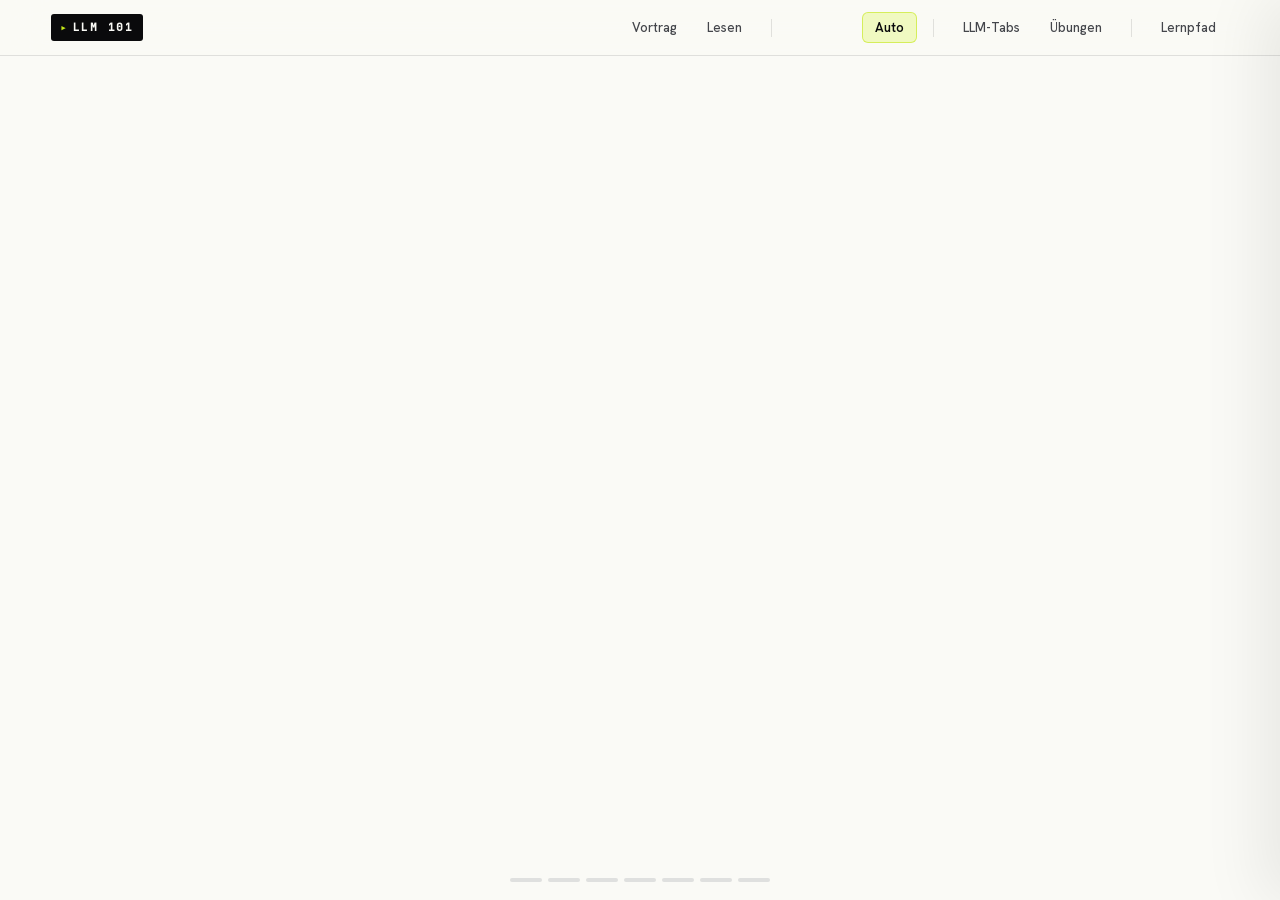
==== commit c8e31484: "fix: keep mobile slide footer visible" ====
--- a/index.html
+++ b/index.html
@@ -10,10 +10,10 @@
   <title>LLM 101</title>
   <link rel="icon" href="assets/icon.svg" type="image/svg+xml">
   <link rel="manifest" href="manifest.webmanifest">
-  <link rel="stylesheet" href="tokens.css?v=2026-05-16ab">
-  <link rel="stylesheet" href="app.css?v=2026-05-16ab">
-  <link rel="stylesheet" href="presentation.css?v=2026-05-16ab">
-  <link rel="stylesheet" href="print.css?v=2026-05-16ab" media="print">
+  <link rel="stylesheet" href="tokens.css?v=2026-05-17-codex-v2e">
+  <link rel="stylesheet" href="app.css?v=2026-05-17-codex-v2e">
+  <link rel="stylesheet" href="presentation.css?v=2026-05-17-codex-v2e">
+  <link rel="stylesheet" href="print.css?v=2026-05-17-codex-v2e" media="print">
 </head>
 <body data-layout="slide">
   <header class="app-header" role="banner">
@@ -3246,6 +3246,6 @@
     <div class="side-panel-body" id="trainer-panel-body"></div>
   </aside>
 
-  <script type="module" src="app.js?v=2026-05-16ab"></script>
+  <script type="module" src="app.js?v=2026-05-17-codex-v2e"></script>
 </body>
 </html>
--- a/presentation.css
+++ b/presentation.css
@@ -3,15 +3,18 @@
 .app-main {
   display: grid;
   grid-template-rows: 1fr auto;
-  height: calc(100vh - 60px);
+  height: calc(100vh - var(--app-header-height, 60px));
 }
 @supports (height: 100svh) {
   .app-main {
-    height: calc(100svh - 60px);
+    height: calc(100svh - var(--app-header-height, 60px));
   }
 }
 
 /* SLIDE-MODUS */
+body[data-layout="slide"] {
+  overflow: hidden;
+}
 body[data-layout="slide"] .app-toc { display: none; }
 body[data-layout="slide"] .app-deck {
   overflow: hidden;
@@ -51,7 +54,7 @@
   padding: var(--space-5);
   border-right: 1px solid var(--border);
   overflow-y: auto;
-  height: calc(100vh - 60px);
+  height: calc(100vh - var(--app-header-height, 60px));
 }
 body[data-layout="scroll"] .app-deck {
   overflow-y: auto;
@@ -75,6 +78,9 @@
   gap: var(--space-3);
   padding: var(--space-3);
   border-top: 1px solid var(--border);
+}
+body[data-layout="slide"] .app-controls {
+  display: none;
 }
 .slide-counter { font-size: 12px; color: var(--text-tertiary); }
 
@@ -189,6 +195,33 @@
   margin: var(--space-1) 0;
   font-style: italic;
   letter-spacing: 0.3px;
+}
+
+body[data-layout="slide"] [data-slide-id="einstieg-3"] .ladder-list {
+  display: grid;
+  grid-template-columns: repeat(2, minmax(0, 1fr));
+  gap: 6px 18px;
+}
+
+body[data-layout="slide"] [data-slide-id="einstieg-3"] .ladder-item {
+  grid-template-columns: 28px 58px 1fr;
+  gap: 8px;
+  padding: 6px 0;
+}
+
+body[data-layout="slide"] [data-slide-id="einstieg-3"] .ladder-divider {
+  grid-column: 1 / -1;
+  margin: 0;
+}
+
+body[data-layout="slide"] [data-slide-id="einstieg-3"] .ladder-icon {
+  width: 26px;
+  height: 26px;
+}
+
+body[data-layout="slide"] [data-slide-id="einstieg-3"] .ladder-desc {
+  font-size: 13px;
+  line-height: 1.32;
 }
 
 /* Agenda (Folie einstieg-4) */
@@ -765,6 +798,58 @@
 .uc-steps strong { font-weight: 600; display: block; margin-bottom: 2px; font-size: 13px; }
 .uc-steps li > span { display: block; }
 
+body[data-layout="slide"] [data-slide-id="usecase-1"] .uc-section-label,
+body[data-layout="slide"] [data-slide-id="usecase-2"] .uc-section-label,
+body[data-layout="slide"] [data-slide-id="usecase-3"] .uc-section-label {
+  margin: 10px 0 6px;
+}
+
+body[data-layout="slide"] [data-slide-id="usecase-1"] .uc-chat,
+body[data-layout="slide"] [data-slide-id="usecase-2"] .uc-chat,
+body[data-layout="slide"] [data-slide-id="usecase-3"] .uc-chat {
+  display: grid;
+  grid-template-columns: repeat(2, minmax(0, 1fr));
+  gap: 8px;
+  padding: var(--space-3);
+}
+
+body[data-layout="slide"] [data-slide-id="usecase-1"] .uc-bubble,
+body[data-layout="slide"] [data-slide-id="usecase-2"] .uc-bubble,
+body[data-layout="slide"] [data-slide-id="usecase-3"] .uc-bubble {
+  max-width: none;
+  align-self: stretch;
+  padding: 10px 12px;
+  font-size: 15px;
+  line-height: 1.38;
+}
+
+body[data-layout="slide"] [data-slide-id="usecase-1"] .uc-prompts,
+body[data-layout="slide"] [data-slide-id="usecase-2"] .uc-prompts,
+body[data-layout="slide"] [data-slide-id="usecase-3"] .uc-prompts {
+  grid-template-columns: repeat(4, minmax(0, 1fr));
+}
+
+body[data-layout="slide"] [data-slide-id="usecase-1"] .uc-prompt-btn,
+body[data-layout="slide"] [data-slide-id="usecase-2"] .uc-prompt-btn,
+body[data-layout="slide"] [data-slide-id="usecase-3"] .uc-prompt-btn {
+  padding: 9px 10px;
+  font-size: 14px;
+  line-height: 1.3;
+}
+
+body[data-layout="slide"] [data-slide-id="usecase-1"] .uc-steps,
+body[data-layout="slide"] [data-slide-id="usecase-2"] .uc-steps,
+body[data-layout="slide"] [data-slide-id="usecase-3"] .uc-steps {
+  gap: 8px;
+  margin-top: 8px;
+}
+
+body[data-layout="slide"] [data-slide-id="usecase-1"] .uc-steps li,
+body[data-layout="slide"] [data-slide-id="usecase-2"] .uc-steps li,
+body[data-layout="slide"] [data-slide-id="usecase-3"] .uc-steps li {
+  padding: 9px 10px;
+}
+
 /* Prompt wird Produkt */
 .prompt-product {
   margin-top: var(--space-5);
@@ -777,7 +862,8 @@
 .pp-mode.active {
   background: var(--accent);
   border-color: var(--accent);
-  color: #fff;
+  color: var(--text-on-accent);
+  font-weight: 700;
 }
 .pp-grid {
   display: grid;
@@ -876,7 +962,8 @@
 .xray-mode.active {
   background: var(--accent);
   border-color: var(--accent);
-  color: #fff;
+  color: var(--text-on-accent);
+  font-weight: 700;
 }
 .xray-grid {
   display: grid;
@@ -972,7 +1059,7 @@
 }
 .xray-message.is-muted .xray-state {
   background: rgba(220, 150, 40, 0.14);
-  color: #9a5b00;
+  color: #6b3d00;
 }
 .xray-message.is-lost {
   opacity: 0.48;
@@ -981,7 +1068,7 @@
 }
 .xray-message.is-lost .xray-state {
   background: rgba(210, 70, 70, 0.12);
-  color: #9b2f2f;
+  color: #7a1f1f;
 }
 .xray-message.is-noise {
   border-left-color: rgba(210, 70, 70, 0.8);
@@ -991,7 +1078,16 @@
 }
 .xray-message.is-noise .xray-state {
   background: rgba(210, 70, 70, 0.14);
-  color: #9b2f2f;
+  color: #7a1f1f;
+}
+
+:root[data-theme="dark"] .xray-message.is-muted .xray-state {
+  color: #ffd18b;
+}
+
+:root[data-theme="dark"] .xray-message.is-lost .xray-state,
+:root[data-theme="dark"] .xray-message.is-noise .xray-state {
+  color: #ffb0b0;
 }
 .xray-window {
   position: relative;
@@ -1096,6 +1192,46 @@
   line-height: 1.5;
 }
 
+body[data-layout="slide"] [data-slide-id="usecase-5"] .pull-quote {
+  display: none;
+}
+
+body[data-layout="slide"] [data-slide-id="usecase-5"] .context-xray {
+  margin-top: var(--space-2);
+}
+
+body[data-layout="slide"] [data-slide-id="usecase-5"] .xray-controls {
+  margin-bottom: var(--space-2);
+}
+
+body[data-layout="slide"] [data-slide-id="usecase-5"] .xray-grid {
+  gap: var(--space-3);
+}
+
+body[data-layout="slide"] [data-slide-id="usecase-5"] .xray-card {
+  padding: var(--space-3);
+}
+
+body[data-layout="slide"] [data-slide-id="usecase-5"] .xray-stack {
+  gap: 8px;
+}
+
+body[data-layout="slide"] [data-slide-id="usecase-5"] .xray-message {
+  min-height: 0;
+  padding: 10px;
+}
+
+body[data-layout="slide"] [data-slide-id="usecase-5"] .xray-window {
+  min-height: 212px;
+  padding: var(--space-3);
+}
+
+body[data-layout="slide"] [data-slide-id="usecase-5"] .xray-result {
+  margin-top: var(--space-2);
+  padding: 10px;
+  line-height: 1.4;
+}
+
 /* Output-Qualitätscheck */
 .quality-station {
   margin-top: var(--space-4);
@@ -1356,7 +1492,7 @@
   margin-bottom: var(--space-4);
   border-radius: 50%;
   background: var(--accent);
-  color: #fff;
+  color: var(--text-on-accent);
   font-weight: 800;
 }
 .transfer-card h3 {
@@ -1460,7 +1596,7 @@
 .repo-header {
   display: inline-block;
   background: var(--success);
-  color: #fff;
+  color: #082016;
   font-size: 11px;
   font-weight: 600;
   padding: 4px 10px;
@@ -1663,13 +1799,17 @@
 
 /* Step-by-Step Reveal — nur im Slide-Modus */
 body[data-layout="slide"] .slide[data-stepped] [data-step] {
+  display: none;
   opacity: 0;
   transform: translateY(10px);
+  pointer-events: none;
   transition: opacity 0.35s ease, transform 0.35s ease;
 }
 body[data-layout="slide"] .slide[data-stepped] [data-step].is-revealed {
+  display: revert;
   opacity: 1;
   transform: translateY(0);
+  pointer-events: auto;
 }
 /* Lesen-Modus: alles sofort sichtbar */
 body[data-layout="scroll"] [data-step] {
@@ -1805,6 +1945,33 @@
   font-size: 13px;
   color: var(--text-secondary);
   line-height: 1.5;
+}
+
+body[data-layout="slide"] [data-slide-id="next-2"] .lead {
+  margin-bottom: 0;
+}
+
+body[data-layout="slide"] [data-slide-id="next-2"] .git-flow {
+  margin: var(--space-3) 0;
+  padding: var(--space-3);
+}
+
+body[data-layout="slide"] [data-slide-id="next-2"] .git-flow-svg {
+  max-height: 220px;
+}
+
+body[data-layout="slide"] [data-slide-id="next-2"] .git-glossary {
+  gap: 8px;
+  margin-top: var(--space-3);
+}
+
+body[data-layout="slide"] [data-slide-id="next-2"] .git-glossary .git-term {
+  padding: 10px 12px;
+}
+
+body[data-layout="slide"] [data-slide-id="next-2"] .git-term-desc {
+  font-size: 13px;
+  line-height: 1.35;
 }
 
 /* --- Folie 22 — Plattform-Grid --- */
@@ -2498,7 +2665,7 @@
 
 @media (max-width: 900px) {
   .app-main {
-    height: calc(100vh - 96px);
+    height: calc(100vh - var(--app-header-height, 96px));
   }
 
   body[data-layout="scroll"] .app-main {
@@ -2569,7 +2736,7 @@
 
 @media (max-width: 700px) {
   .app-main {
-    height: calc(100vh - 118px);
+    height: calc(100vh - var(--app-header-height, 118px));
   }
 
   body[data-layout="scroll"] .app-deck {
@@ -2906,13 +3073,12 @@
    §3.2 — Slide-Frame (Codex)
    ============================================================ */
 .slide.codex,
-body[data-layout="slide"] .slide.codex,
 body[data-layout="scroll"] .slide.codex {
   /* Reset positioning that legacy .slide gets from layout-mode */
   position: relative;
   inset: auto;
   display: grid;
-  grid-template-rows: auto 1fr auto;
+  grid-template-rows: auto minmax(0, 1fr) auto;
   background: var(--bg-card);
   border: 1px solid var(--border);
   border-radius: var(--radius-md);
@@ -2926,11 +3092,25 @@
 }
 
 body[data-layout="slide"] .slide.codex {
-  aspect-ratio: 16 / 9;
-  min-height: 620px;
+  position: absolute;
+  inset: 0;
+  display: grid;
+  grid-template-rows: auto minmax(0, 1fr) auto;
   max-width: 1280px;
   width: 100%;
+  height: 100%;
+  min-height: 0;
   margin: 0 auto;
+  aspect-ratio: auto;
+  opacity: 0;
+  pointer-events: none;
+  padding: 0;
+  overflow: hidden;
+}
+
+body[data-layout="slide"] .slide.codex.is-active {
+  opacity: 1;
+  pointer-events: auto;
 }
 
 body[data-layout="scroll"] .slide.codex,
@@ -3017,16 +3197,40 @@
 
 /* Slide-Body */
 .slide-body {
+  --slide-fit-scale: 1;
   padding: clamp(32px, 4.4vw, 64px) clamp(36px, 4.4vw, 72px);
   display: flex;
   flex-direction: column;
   gap: 24px;
   min-width: 0;
+  min-height: 0;
   overflow: hidden;
+}
+
+body[data-layout="slide"] .slide.codex .slide-body {
+  height: 100%;
+  max-height: 100%;
+  align-self: stretch;
+  padding: clamp(22px, 2.6vw, 34px) clamp(28px, 3vw, 46px);
+}
+
+.slide-body-fit {
+  display: flex;
+  flex-direction: column;
+  gap: inherit;
+  min-width: 0;
+  transform-origin: top left;
+}
+
+.slide-body.is-fit-scaled .slide-body-fit {
+  width: calc(100% / var(--slide-fit-scale));
+  transform: scale(var(--slide-fit-scale));
 }
 
 /* Slide-Foot — Navigation + Progress */
 .slide-foot {
+  position: relative;
+  z-index: 2;
   display: grid;
   grid-template-columns: auto 1fr auto;
   gap: 24px;
@@ -3565,10 +3769,52 @@
   }
 }
 @media (max-width: 700px) {
-  .slide-body {
+  .slide-body,
+  body[data-layout="slide"] .slide.codex .slide-body {
     padding: 24px 20px;
     gap: 16px;
   }
   .slide-crumb-topic { font-size: 14px; }
 }
 
+@media (max-width: 480px) {
+  body[data-layout="slide"] .slide-foot {
+    grid-template-columns: auto auto;
+    gap: 8px 12px;
+    padding: 8px 12px 10px;
+  }
+
+  body[data-layout="slide"] .slide-nav {
+    padding: 7px 10px;
+  }
+
+  body[data-layout="slide"] .slide-nav.next {
+    justify-self: end;
+  }
+
+  body[data-layout="slide"] .slide-progress {
+    grid-column: 1 / -1;
+    grid-row: 2;
+    gap: 8px;
+    font-size: 10px;
+    line-height: 1.25;
+  }
+
+  body[data-layout="slide"] .slide-progress-sep {
+    display: none;
+  }
+
+  body[data-layout="slide"] .path-dots i {
+    width: 10px;
+  }
+
+  body[data-layout="slide"] .slide.codex .slide-body {
+    overflow-y: auto;
+    -webkit-overflow-scrolling: touch;
+  }
+
+  body[data-layout="slide"] .slide-body.is-fit-scaled .slide-body-fit {
+    width: auto;
+    transform: none;
+  }
+}
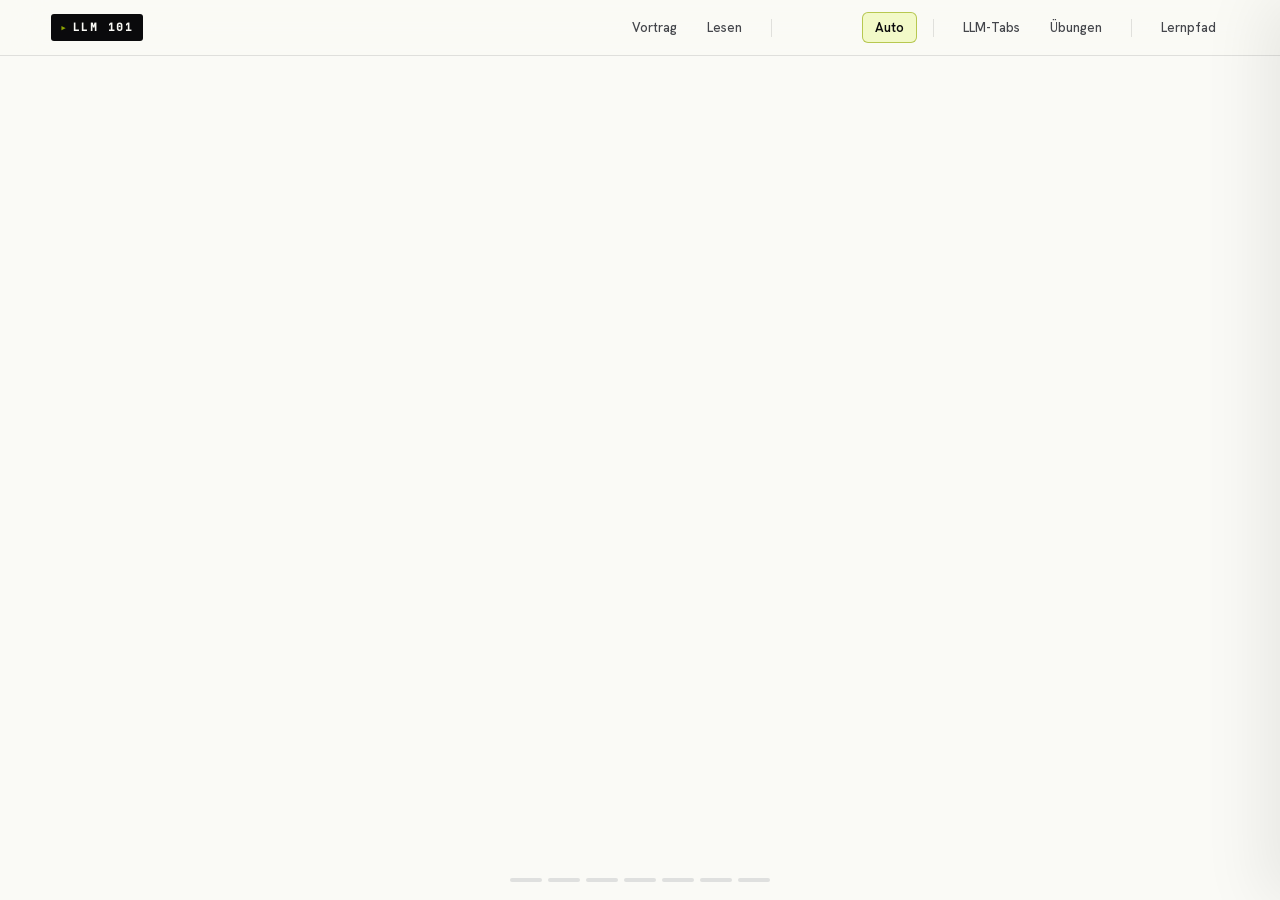
==== commit 86029fe8: "fix: address codex v2 review batch 1" ====
--- a/index.html
+++ b/index.html
@@ -10,10 +10,10 @@
   <title>LLM 101</title>
   <link rel="icon" href="assets/icon.svg" type="image/svg+xml">
   <link rel="manifest" href="manifest.webmanifest">
-  <link rel="stylesheet" href="tokens.css?v=2026-05-17-codex-v2e">
-  <link rel="stylesheet" href="app.css?v=2026-05-17-codex-v2e">
-  <link rel="stylesheet" href="presentation.css?v=2026-05-17-codex-v2e">
-  <link rel="stylesheet" href="print.css?v=2026-05-17-codex-v2e" media="print">
+  <link rel="stylesheet" href="tokens.css?v=2026-05-18-codex-v2k">
+  <link rel="stylesheet" href="app.css?v=2026-05-18-codex-v2k">
+  <link rel="stylesheet" href="presentation.css?v=2026-05-18-codex-v2k">
+  <link rel="stylesheet" href="print.css?v=2026-05-18-codex-v2k" media="print">
 </head>
 <body data-layout="slide">
   <header class="app-header" role="banner">
@@ -80,12 +80,12 @@
         </div>
         <div class="slide-body">
           <div class="cover-display">
-            <span class="kicker kicker-accent"><svg class="ic sm"><use href="#i-sparkles"/></svg> Eine kommentierte Einführung · SREGE · Frühling 2026</span>
+            <span class="kicker kicker-accent"><svg class="ic sm"><use href="#i-sparkles"/></svg> Eine flexible Einführung · [Zielgruppe] · [Datum]</span>
             <h1 class="display">
               Sprach&shy;modelle, <em>kommentiert</em><span class="caret" aria-hidden="true"></span>
             </h1>
             <p class="cover-lead">
-              Eine 90-minütige Einführung zu
+              Eine Einführung zu
               <span class="tok"><svg class="ic"><use href="#i-message-square"/></svg>Claude</span>,
               <span class="tok"><svg class="ic"><use href="#i-message-square"/></svg>ChatGPT</span> und
               <span class="tok"><svg class="ic"><use href="#i-message-square"/></svg>Gemini</span> —
@@ -281,7 +281,7 @@
               <div class="ladder-level">LEVEL 6</div>
               <div>
                 <div class="ladder-name">Agentic Operator</div>
-                <div class="ladder-desc">Claude Code, MCP-Server, Subagents für mehrstufige autonome Aufgaben.</div>
+                <div class="ladder-desc">Codex/Claude Code, MCP-Server, Subagents für mehrstufige autonome Aufgaben.</div>
               </div>
             </div>
             <div class="ladder-item" data-step="2">
@@ -340,7 +340,7 @@
             <li>Skills</li>
             <li>Demo: Skills + Projekte</li>
             <li>Next Level: Gemeinsames Repository?</li>
-            <li>Next Level: Claude Code &amp; Agenten</li>
+            <li>Next Level: Agentic Coding</li>
           </ol>
         </div>
         <div class="slide-foot">
@@ -510,7 +510,7 @@
             <p class="ex-reflection"><strong>Reflexion:</strong> Was müsstest du entfernen oder anonymisieren, damit die Aufgabe vertretbar wird?</p>
             <div class="ex-meta">
               <span class="ex-save-hint">✓ Lokal gespeichert — kein Server.</span>
-              <a class="ex-notes-link" href="meine-notizen.html">→ Meine Notizen (<span class="ex-notes-count">0</span>)</a>
+              <a class="ex-notes-link" href="meine-notizen.html?back=verwaltung-2">→ Meine Notizen (<span class="ex-notes-count">0</span>)</a>
             </div>
           </div>
         </div>
@@ -608,7 +608,7 @@
                 <div class="card model-card">
                   <span class="model-pill">Pro</span>
                   <h3>Gemini Pro — stärkste Klasse</h3>
-                  <p>Höchste Intelligenz mit sehr großem Context-Fenster. Ideal für komplexe Analysen, lange Dokumente und mehrstufige Aufgaben.</p>
+                  <p>Höchste Intelligenz mit sehr grossem Context-Fenster. Ideal für komplexe Analysen, lange Dokumente und mehrstufige Aufgaben.</p>
                 </div>
                 <div class="card model-card">
                   <span class="model-pill">Flash</span>
@@ -831,7 +831,7 @@
                   <div class="letter-badge">S</div>
                   <div class="letter-content">
                     <strong>Search</strong>
-                    <p>Gemini greift via Google Search auf das Internet zu. Standardmäßig aktiv für aktuelle Informationen.</p>
+                    <p>Gemini greift via Google Search auf das Internet zu. Standardmässig aktiv für aktuelle Informationen.</p>
                   </div>
                 </div>
                 <div class="letter-list-row">
@@ -1128,19 +1128,19 @@
             <div class="settings-section-label">Im Chat-Fenster</div>
             <div class="settings-grid">
               <div class="settings-card">
-                <h4>Modellwahl</h4>
+                <h4><span class="settings-card-icon"><svg class="ic"><use href="#i-layers"/></svg></span>Modellwahl</h4>
                 <p>Dropdown oben links — Modell wechseln (Opus, Sonnet, Haiku).</p>
               </div>
               <div class="settings-card">
-                <h4>Eingabefeld</h4>
+                <h4><span class="settings-card-icon"><svg class="ic"><use href="#i-message-square"/></svg></span>Eingabefeld</h4>
                 <p>Text, Dateien, Bilder. Attachments via Büroklammer-Icon. Slash-Commands für schnellen Zugriff.</p>
               </div>
               <div class="settings-card">
-                <h4>Feedback</h4>
+                <h4><span class="settings-card-icon"><svg class="ic"><use href="#i-check"/></svg></span>Feedback</h4>
                 <p>Daumen hoch/runter unter jeder Antwort. Copy-Button für schnelles Kopieren.</p>
               </div>
               <div class="settings-card">
-                <h4>Regenerieren</h4>
+                <h4><span class="settings-card-icon"><svg class="ic"><use href="#i-rotate-ccw"/></svg></span>Regenerieren</h4>
                 <p>Antwort neu generieren lassen. Nützlich wenn man einen anderen Ansatz möchte.</p>
               </div>
             </div>
@@ -1177,7 +1177,7 @@
         <div class="slide-body">
           <div class="title-row">
             <span class="kicker"><svg class="ic sm"><use href="#i-bookmark"/></svg> LLM-Tools 101 · Pläne</span>
-            <h2 class="lede">Free, Pro, Max — und was die <em>Wettbewerber</em> dafür verlangen</h2>
+            <h2 class="lede">Free, Pro, Max — und was die <em>führenden Anbieter</em> dafür verlangen</h2>
           </div>
 
           <div class="llm-tabs" data-llm-tabs data-sync-group="llm">
@@ -1209,7 +1209,7 @@
                   <ul>
                     <li>Alles aus Free, plus:</li>
                     <li>Mehr Nutzung &amp; alle Modelle (Opus)</li>
-                    <li>Claude Code &amp; Claude Cowork</li>
+                    <li>Codex, Claude Code &amp; Claude Cowork</li>
                     <li>Unbegrenzte Projekte &amp; Research</li>
                     <li>Claude für Microsoft 365 &amp; Outlook</li>
                   </ul>
@@ -1386,7 +1386,7 @@
 
           <aside class="callout">
             <span class="callout-icon"><svg class="ic lg"><use href="#i-quote"/></svg></span>
-            <p><b>Faustregel — </b>nur einfügen, was die Antwort konkret prägt. Mehr Kontext heißt nicht bessere Antwort.</p>
+            <p><b>Faustregel — </b>nur einfügen, was die Antwort konkret prägt. Mehr Kontext heisst nicht bessere Antwort.</p>
             <a class="callout-action" href="explainer/a-context-window.html?back=context-1">Context Window Simulator <svg class="ic"><use href="#i-arrow-right"/></svg></a>
           </aside>
         </div>
@@ -1656,7 +1656,7 @@
           <ol class="uc-steps">
             <li><span><strong>Daten liefern</strong> — Excel, CSV oder Tabelle hochladen</span></li>
             <li><span><strong>Fragestellung definieren</strong> — Was willst du wissen?</span></li>
-            <li><span><strong>Analyse erhalten</strong> — Muster, Ausreißer, Trends</span></li>
+            <li><span><strong>Analyse erhalten</strong> — Muster, Ausreisser, Trends</span></li>
             <li><span><strong>Visualisieren</strong> — Charts, Dashboards, Berichte</span></li>
           </ol>
         </div>
@@ -1691,7 +1691,7 @@
         <div class="slide-body">
           <div class="title-row">
             <span class="kicker"><svg class="ic sm"><use href="#i-target"/></svg> Lernstation</span>
-            <h2 class="lede">Übungs-Labor — <em>eigener Use Case, testbar in 6 Minuten.</em></h2>
+            <h2 class="lede">Übungs-Labor: <em>eigener Use Case ausprobieren.</em></h2>
           </div>
           <p class="pull-quote">Aus einer vagen Idee wird ein kleiner, sicher testbarer Arbeitsauftrag.</p>
           <div class="exercise reflection" data-learning-station data-chapter="usecases" data-exercise="r2">
@@ -1702,7 +1702,7 @@
               </div>
               <div class="ex-duration">6 min</div>
             </div>
-            <p class="ex-prompt">Welcher der drei Use Cases (Sparringpartner, Ghostwriter, Data Analyst) löst dein größtes aktuelles Problem? Beschreib in einem Satz.</p>
+            <p class="ex-prompt">Welcher der drei Use Cases (Sparringpartner, Ghostwriter, Data Analyst) löst dein grösstes aktuelles Problem? Beschreib in einem Satz.</p>
             <ol class="ex-steps">
               <li>Wähle einen Use Case und eine echte Aufgabe von dieser Woche.</li>
               <li>Schreibe den ersten Prompt als Arbeitsauftrag, nicht als Suchfrage.</li>
@@ -1736,14 +1736,15 @@
 Erstelle als Output: [Format, Länge, Struktur].
 Mache Unsicherheiten sichtbar und nenne den nächsten kleinen Test.</div>
             </div>
-            <textarea class="ex-textarea" placeholder="z. B. Sparringpartner — habe oft Entscheidungen, die ich noch mal challenge'n könnte …"></textarea>
+            <label class="ex-field-label" for="usecase-lab-note">Deine Notiz</label>
+            <textarea class="ex-textarea" id="usecase-lab-note" placeholder="z. B. Sparringpartner — habe oft Entscheidungen, die ich noch mal challenge'n könnte …"></textarea>
             <div class="ex-outcome-grid">
               <p class="ex-expected"><strong>Erwartbar:</strong> Ein konkreter Mini-Use-Case mit Aufgabe, KI-Rolle und Qualitätskriterium.</p>
               <p class="ex-reflection"><strong>Reflexion:</strong> Was wäre der nächste kleine Test, den du ohne Risiko durchführen kannst?</p>
             </div>
             <div class="ex-meta">
               <span class="ex-save-hint">✓ Lokal gespeichert — kein Server.</span>
-              <a class="ex-notes-link" href="meine-notizen.html">→ Meine Notizen (<span class="ex-notes-count">0</span>)</a>
+              <a class="ex-notes-link" href="meine-notizen.html?back=usecase-lab">→ Meine Notizen (<span class="ex-notes-count">0</span>)</a>
             </div>
           </div>
         </div>
@@ -1789,8 +1790,8 @@
 
             <div class="pp-grid">
               <div class="pp-prompt-card">
-                <div class="uc-section-label">Prompt-Anatomie</div>
-                <div class="pp-chip-row">
+                <div class="uc-section-label pp-anatomy" data-prompt-anatomy hidden>Prompt-Anatomie</div>
+                <div class="pp-chip-row pp-anatomy" data-prompt-anatomy hidden>
                   <span class="pp-chip pp-goal">Ziel</span>
                   <span class="pp-chip pp-context">Kontext</span>
                   <span class="pp-chip pp-role">Rolle</span>
@@ -1819,14 +1820,14 @@
               <div class="pp-output-card">
                 <div class="uc-section-label">Output-Preview</div>
                 <div class="pp-output"
-                     data-output-weak="Betreff: Projektupdate&#10;&#10;Hallo zusammen,&#10;&#10;das Projekt läuft gut. Es gab einige Erkenntnisse und wir sollten die nächsten Schritte besprechen. Bei Fragen stehe ich gerne zur Verfügung.&#10;&#10;Freundliche Grüße"
+                     data-output-weak="Betreff: Projektupdate&#10;&#10;Hallo zusammen,&#10;&#10;das Projekt läuft gut. Es gab einige Erkenntnisse und wir sollten die nächsten Schritte besprechen. Bei Fragen stehe ich gerne zur Verfügung.&#10;&#10;Freundliche Grüsse"
                      data-output-strong="Betreff: Pilotabschluss — Entscheid zu nächstem Schritt&#10;&#10;Der Pilot ist fachlich abgeschlossen; die wichtigsten Annahmen wurden bestätigt.&#10;&#10;Option A: Rollout in Etappen. Risiko: längere Übergangsphase.&#10;Option B: Voller Rollout. Risiko: Supportspitzen in Woche 1.&#10;Option C: Vertiefter Pilot. Risiko: Nutzen verzögert sich.&#10;&#10;Empfehlung: Option A, weil sie Nutzen sichtbar macht und operative Risiken begrenzt.&#10;&#10;Nächster Entscheid: Freigabe der Etappenplanung bis Freitag.">Betreff: Projektupdate
 
 Hallo zusammen,
 
 das Projekt läuft gut. Es gab einige Erkenntnisse und wir sollten die nächsten Schritte besprechen. Bei Fragen stehe ich gerne zur Verfügung.
 
-Freundliche Grüße</div>
+Freundliche Grüsse</div>
                 <div class="pp-product-note">
                   <strong>Beobachtung:</strong> Mehr Struktur im Prompt erzeugt weniger Nacharbeit im Ergebnis.
                 </div>
@@ -1855,7 +1856,7 @@
             <span class="slide-crumb-icon"><svg class="ic lg"><use href="#i-sparkles"/></svg></span>
             <span class="slide-crumb-chap">Use Cases &amp; Prompt-Labor</span>
             <span class="slide-crumb-sep"><svg class="ic sm"><use href="#i-chevron-right"/></svg></span>
-            <span class="slide-crumb-topic">Context Window X-Ray</span>
+            <span class="slide-crumb-topic">Context Rot</span>
           </div>
           <span class="slide-stand">
             <svg class="ic sm"><use href="#i-bookmark"/></svg>
@@ -1864,120 +1865,57 @@
         </div>
         <div class="slide-body">
           <div class="title-row">
-            <span class="kicker"><svg class="ic sm"><use href="#i-eye"/></svg> Was bleibt sichtbar?</span>
-            <h2 class="lede">Context Window X-Ray — <em>das Modell sieht nicht alles, nur was gerade hell ist.</em></h2>
-          </div>
-          <p class="pull-quote">Das Modell arbeitet mit dem Kontext, der gerade sichtbar, frisch und relevant genug ist.</p>
-
-          <div class="context-xray" data-context-xray>
-            <div class="xray-controls" role="toolbar" aria-label="Kontext-Qualität">
-              <button class="btn xray-mode active" data-context-xray-mode="clean" type="button" aria-pressed="true">sauberer Kontext</button>
-              <button class="btn xray-mode" data-context-xray-mode="noisy" type="button" aria-pressed="false">überfüllt</button>
-            </div>
-
-            <div class="xray-grid">
-              <div class="xray-card xray-chat">
-                <div class="uc-section-label">Chat-Kontext</div>
-
-                <div class="xray-stack is-active" data-xray-stack="clean">
-                  <div class="xray-diagnostic is-clean">
-                    <span>Signal 86%</span>
-                    <strong>3 relevante Bausteine</strong>
-                    <span>kaum Rauschen</span>
-                  </div>
-                  <div class="xray-message is-active">
-                    <span class="xray-state">aktiv</span>
-                    <strong>Ziel</strong>
-                    <span>Entscheidungsgrundlage für Pilotabschluss vorbereiten.</span>
-                  </div>
-                  <div class="xray-message is-active">
-                    <span class="xray-state">aktiv</span>
-                    <strong>Arbeitskontext</strong>
-                    <span>Verwaltung, vorsichtiger Rollout, klare Risiken.</span>
-                  </div>
-                  <div class="xray-message is-muted">
-                    <span class="xray-state">matt</span>
-                    <strong>Frühere Diskussion</strong>
-                    <span>Drei Optionen vergleichen, keine Verkaufsrhetorik.</span>
-                  </div>
-                </div>
-
-                <div class="xray-stack" data-xray-stack="noisy" hidden>
-                  <div class="xray-diagnostic is-noisy">
-                    <span>Signal 28%</span>
-                    <strong>11 lose Fragmente</strong>
-                    <span>viel Rauschen</span>
-                  </div>
-                  <div class="xray-message is-active">
-                    <span class="xray-state">aktiv</span>
-                    <strong>Letzte Frage</strong>
-                    <span>Kannst du daraus bitte schnell eine Empfehlung machen?</span>
-                  </div>
-                  <div class="xray-message is-noise">
-                    <span class="xray-state">Rauschen</span>
-                    <strong>Nebenpfad</strong>
-                    <span>Alte Budgetfrage, Formatwunsch, nicht mehr gültige Stakeholder-Variante.</span>
-                  </div>
-                  <div class="xray-message is-muted">
-                    <span class="xray-state">matt</span>
-                    <strong>Verwässert</strong>
-                    <span>Mehrere alte Varianten, Stilwechsel und Nebenfragen.</span>
-                  </div>
-                  <div class="xray-message is-lost">
-                    <span class="xray-state">verdrängt</span>
-                    <strong>Wichtig, aber weit hinten</strong>
-                    <span>Der Pilot ist abgeschlossen; Rollout in Etappen bevorzugt.</span>
-                  </div>
-                </div>
-              </div>
-
-              <div class="xray-card xray-scan-card">
-                <div class="uc-section-label">X-Ray-Scan</div>
-                <div class="xray-window is-active" data-xray-window="clean" aria-hidden="true">
-                  <div class="xray-focus-beam"></div>
-                  <div class="xray-layer xray-hot xray-layer-strong">
-                    <span>sichtbar: Ziel + Rolle</span>
-                  </div>
-                  <div class="xray-layer xray-hot">
-                    <span>sichtbar: Grenzen</span>
-                  </div>
-                  <div class="xray-layer xray-warm">
-                    <span>brauchbar: Optionen</span>
-                  </div>
-                  <div class="xray-layer xray-cold xray-layer-small">
-                    <span>wenig Rauschen</span>
-                  </div>
-                </div>
-                <div class="xray-window xray-window-noisy" data-xray-window="noisy" aria-hidden="true" hidden>
-                  <div class="xray-noise-dot dot-a"></div>
-                  <div class="xray-noise-dot dot-b"></div>
-                  <div class="xray-noise-dot dot-c"></div>
-                  <div class="xray-noise-dot dot-d"></div>
-                  <div class="xray-layer xray-hot xray-layer-small">
-                    <span>nur letzte Frage</span>
-                  </div>
-                  <div class="xray-layer xray-noise">
-                    <span>Rauschen: alte Varianten</span>
-                  </div>
-                  <div class="xray-layer xray-noise">
-                    <span>Rauschen: Nebenfragen</span>
-                  </div>
-                  <div class="xray-layer xray-cold xray-layer-buried">
-                    <span>wichtig, aber verdrängt</span>
-                  </div>
-                </div>
-                <div class="xray-result"
-                     data-xray-result
-                     data-result-clean="Antwortqualität: fokussiert. Das Modell nutzt Ziel, Rolle, Grenzen und Entscheidlogik."
-                     data-result-noisy="Antwortqualität: zufälliger. Das Modell greift auf die letzte Frage zurück und verliert ältere, wichtige Annahmen.">Antwortqualität: fokussiert. Das Modell nutzt Ziel, Rolle, Grenzen und Entscheidlogik.</div>
-              </div>
-            </div>
-          </div>
-
-          <aside class="callout">
-            <span class="callout-icon"><svg class="ic lg"><use href="#i-quote"/></svg></span>
-            <p><b>Faustregel — </b>nur einfügen, was die Antwort konkret prägt. Auch bei 1M-Kontext wird Wichtiges <em>unten</em> wiederholt.</p>
-          </aside>
+            <span class="kicker"><svg class="ic sm"><use href="#i-eye"/></svg> Context Rot</span>
+            <h2 class="lede">Mehr Kontext ist nicht automatisch besser — <em>Relevanz wird verdünnt.</em></h2>
+          </div>
+          <p class="pull-quote">Bei langen Chats steigt nicht nur die Menge an Information, sondern auch die Menge an Ablenkung.</p>
+
+          <div class="context-rot">
+            <div class="rot-chart" aria-label="Context Rot: Verlässlichkeit sinkt bei wachsendem Kontext">
+              <div class="rot-axis y">Verlässlichkeit</div>
+              <div class="rot-axis x">Kontextlänge</div>
+              <svg viewBox="0 0 620 300" role="img" aria-label="Kurven zeigen sinkende Verlässlichkeit bei mehr Kontext und Distraktoren">
+                <defs>
+                  <linearGradient id="rotClean" x1="0" x2="1">
+                    <stop offset="0" stop-color="var(--signal)"/>
+                    <stop offset="1" stop-color="var(--accent)"/>
+                  </linearGradient>
+                </defs>
+                <line x1="52" y1="250" x2="585" y2="250" class="rot-grid-line"/>
+                <line x1="52" y1="48" x2="52" y2="250" class="rot-grid-line"/>
+                <path class="rot-curve rot-curve-clean" d="M70 80 C170 82 260 94 350 126 C440 158 510 190 565 226"/>
+                <path class="rot-curve rot-curve-noisy" d="M70 92 C160 116 240 152 330 186 C420 220 500 238 565 246"/>
+                <g class="rot-band">
+                  <rect x="362" y="58" width="178" height="182" rx="10"/>
+                  <text x="382" y="86">Distraktoren</text>
+                </g>
+                <circle cx="150" cy="84" r="7" class="rot-dot clean"/>
+                <circle cx="455" cy="178" r="7" class="rot-dot clean"/>
+                <circle cx="455" cy="225" r="7" class="rot-dot noisy"/>
+              </svg>
+              <div class="rot-legend">
+                <span><i class="clean"></i>sauberer, relevanter Kontext</span>
+                <span><i class="noisy"></i>überfüllt mit Nebenpfaden</span>
+              </div>
+            </div>
+            <div class="rot-explain">
+              <article>
+                <span>1</span>
+                <strong>Signal verdünnt</strong>
+                <p>Die entscheidenden Fakten liegen zwischen vielen alten Varianten, Zwischenfragen und Stilwechseln.</p>
+              </article>
+              <article>
+                <span>2</span>
+                <strong>Distraktoren ziehen</strong>
+                <p>Irrelevante Details wirken wie scheinbar nützliche Hinweise und können die Antwort umlenken.</p>
+              </article>
+              <article>
+                <span>3</span>
+                <strong>Gegenmittel</strong>
+                <p>Vor wichtigen Outputs Ziel, aktuelle Annahmen und Tabus neu bündeln; alte Chats lieber zusammenfassen.</p>
+              </article>
+            </div>
+          </div>
         </div>
         <div class="slide-foot">
           <a class="slide-nav prev" href="#usecase-4">
@@ -2058,7 +1996,7 @@
             </div>
             <div class="ex-meta">
               <span class="ex-save-hint">✓ Lokal gespeichert — kein Server.</span>
-              <a class="ex-notes-link" href="meine-notizen.html">→ Meine Notizen (<span class="ex-notes-count">0</span>)</a>
+              <a class="ex-notes-link" href="meine-notizen.html?back=usecase-6">→ Meine Notizen (<span class="ex-notes-count">0</span>)</a>
             </div>
           </div>
         </div>
@@ -2118,7 +2056,7 @@
             <article class="case-card">
               <span class="case-status is-amber">bedingt</span>
               <h3>Tabellenlogik erklären</h3>
-              <p>Formeln, CSV-Strukturen oder Ausreißer beschreiben lassen, wenn Datenfreigabe und Anonymisierung passen.</p>
+              <p>Formeln, CSV-Strukturen oder Ausreisser beschreiben lassen, wenn Datenfreigabe und Anonymisierung passen.</p>
               <strong>Prüffrage:</strong> Sind Personen- oder Falldaten entfernt?
             </article>
             <article class="case-card">
@@ -2713,7 +2651,7 @@
 - Anglizismen vermeiden, wenn deutsche Entsprechung üblich
 
 ANREDE
-- Intern: kein Gruß, direkter Einstieg
+- Intern: kein Gruss, direkter Einstieg
 - Extern: Sehr geehrte Damen und Herren
 
 FORMAT
@@ -2798,7 +2736,7 @@
               <li>Wissen geht nicht verloren</li>
               <li>Jeder kann beitragen</li>
               <li>Sync via git pull</li>
-              <li>Claude Code-Integration</li>
+              <li>Claude Code-Integration (Codex)</li>
               <li>Skaliert mit dem Team</li>
             </ul>
           </div>
@@ -2808,7 +2746,7 @@
             <ol>
               <li><span><strong>Erstellen</strong> — Skill oder Vorlage lokal entwickeln und ins Repo pushen</span></li>
               <li><span><strong>Teilen</strong> — Team pullt das Repo — alle haben sofort Zugriff auf neue Skills</span></li>
-              <li><span><strong>Nutzen</strong> — Claude Code liest CLAUDE.md und Skills automatisch aus dem Repo</span></li>
+              <li><span><strong>Nutzen</strong> — Codex und Claude Code lesen AGENTS.md/CLAUDE.md und Skills automatisch aus dem Repo</span></li>
             </ol>
           </div>
         </div>
@@ -2843,86 +2781,9 @@
             <span class="kicker"><svg class="ic sm"><use href="#i-route"/></svg> Kapitel 7 &middot; Next Level</span>
             <h2 class="lede">GitHub 101</h2>
           </div>
-          <p class="lead">Versionsverwaltung in vier Schritten — von der Idee zum geprüften Merge in den Hauptzweig.</p>
-
-          <div class="git-flow">
-            <svg viewBox="0 0 900 280" xmlns="http://www.w3.org/2000/svg" class="git-flow-svg" aria-hidden="true">
-              <line x1="40" y1="60" x2="860" y2="60" stroke="var(--success)" stroke-width="3" stroke-linecap="round"/>
-              <circle cx="120" cy="60" r="8" fill="var(--success)"/>
-              <circle cx="240" cy="60" r="8" fill="var(--success)"/>
-              <text x="80" y="40" font-size="13" font-weight="600" fill="var(--success)" font-family="var(--font-sans)">main</text>
-
-              <g data-step="1">
-                <path d="M 240 60 Q 280 140, 340 200 L 540 200" fill="none" stroke="var(--accent)" stroke-width="3" stroke-linecap="round"/>
-                <text x="350" y="190" font-size="13" font-weight="600" fill="var(--accent)" font-family="var(--font-sans)">feature-branch</text>
-              </g>
-
-              <g data-step="2">
-                <circle cx="380" cy="200" r="8" fill="var(--accent)"/>
-                <circle cx="480" cy="200" r="8" fill="var(--accent)"/>
-                <text x="380" y="232" font-size="11" fill="var(--text-tertiary)" text-anchor="middle" font-family="var(--font-sans)">Commit</text>
-                <text x="480" y="232" font-size="11" fill="var(--text-tertiary)" text-anchor="middle" font-family="var(--font-sans)">Commit</text>
-              </g>
-
-              <g data-step="3">
-                <line x1="540" y1="200" x2="640" y2="200" stroke="var(--accent)" stroke-width="3" stroke-linecap="round"/>
-                <circle cx="640" cy="200" r="14" fill="var(--bg-base)" stroke="var(--accent)" stroke-width="3"/>
-                <text x="640" y="205" font-size="13" font-weight="700" fill="var(--accent-strong)" text-anchor="middle" font-family="var(--font-sans)">PR</text>
-                <text x="640" y="232" font-size="11" fill="var(--text-secondary)" text-anchor="middle" font-family="var(--font-sans)">Pull Request</text>
-              </g>
-
-              <g data-step="4">
-                <path d="M 655 200 Q 700 140, 760 60" fill="none" stroke="var(--success)" stroke-width="3" stroke-linecap="round" stroke-dasharray="6 4"/>
-                <circle cx="780" cy="60" r="10" fill="var(--success)" stroke="var(--bg-base)" stroke-width="2"/>
-                <text x="780" y="40" font-size="13" font-weight="700" fill="var(--success)" text-anchor="middle" font-family="var(--font-sans)">Merge!</text>
-              </g>
-            </svg>
-          </div>
-
-          <div class="git-glossary">
-            <div class="git-term">
-              <div class="git-term-header">
-                <span class="icon" data-icon="git-branch"></span>
-                <div class="git-term-name">Main Branch</div>
-              </div>
-              <div class="git-term-desc">Die offizielle Hauptversion des Projekts. Hier landen nur geprüfte Änderungen.</div>
-            </div>
-            <div class="git-term">
-              <div class="git-term-header">
-                <span class="icon" data-icon="git-branch"></span>
-                <div class="git-term-name">Branch</div>
-              </div>
-              <div class="git-term-desc">Eine Arbeitskopie, in der du Änderungen machst, ohne die Hauptversion zu berühren.</div>
-            </div>
-            <div class="git-term">
-              <div class="git-term-header">
-                <span class="icon" data-icon="check"></span>
-                <div class="git-term-name">Commit</div>
-              </div>
-              <div class="git-term-desc">Ein gespeicherter Zwischenstand. Wie „Speichern unter" mit Kommentar.</div>
-            </div>
-            <div class="git-term">
-              <div class="git-term-header">
-                <span class="icon" data-icon="messages-square"></span>
-                <div class="git-term-name">Pull Request (PR)</div>
-              </div>
-              <div class="git-term-desc">„Bitte schaut euch meine Änderung an." Team prüft, bevor es übernommen wird.</div>
-            </div>
-            <div class="git-term">
-              <div class="git-term-header">
-                <span class="icon" data-icon="layers"></span>
-                <div class="git-term-name">Merge</div>
-              </div>
-              <div class="git-term-desc">Änderungen aus dem Branch werden in die Hauptversion (main) übernommen.</div>
-            </div>
-            <div class="git-term">
-              <div class="git-term-header">
-                <span class="icon" data-icon="rotate-ccw"></span>
-                <div class="git-term-name">Clone / Pull / Push</div>
-              </div>
-              <div class="git-term-desc">Clone = Repo herunterladen. Pull = Updates holen. Push = eigene Änderungen hochladen.</div>
-            </div>
-          </div>
+          <picture class="github-xray-asset">
+            <img src="assets/github-xray-light.png" alt="GitHub Repo X-Ray: Änderungen entstehen im Branch, werden als Pull Request geprüft und danach in main gemerged.">
+          </picture>
         </div>
         <div class="slide-foot">
           <a class="slide-nav prev" href="#next-1">
@@ -3194,11 +3055,10 @@
               <div class="code-label">7-Tage-Experiment</div>
               <p>„Ich teste LLMs nächste Woche für <strong>eine</strong> klar begrenzte Aufgabe und notiere: Was wurde schneller, was musste ich prüfen, was bleibt tabu?"</p>
             </div>
-            <a class="btn btn-primary" href="meine-notizen.html">Meine Notizen öffnen</a>
+            <a class="btn btn-primary" href="meine-notizen.html?back=next-4">Meine Notizen öffnen</a>
           </div>
           <div class="resource-strip">
             <a href="handout.html">Handout</a>
-            <a href="trainer-export.html">Trainer-Export</a>
             <a href="quellen-refresh.html">Quellencheck</a>
           </div>
         </div>
@@ -3209,7 +3069,7 @@
           <div class="slide-progress">
             <span class="slide-folio"><svg class="ic"><use href="#i-bookmark"/></svg> Folie <b>30 / 30</b></span>
           </div>
-          <a class="slide-nav next" href="meine-notizen.html">
+          <a class="slide-nav next" href="meine-notizen.html?back=next-4">
             Notizen-Export <svg class="ic"><use href="#i-arrow-right"/></svg>
           </a>
         </div>
@@ -3224,13 +3084,23 @@
     </div>
   </main>
 
+  <div class="quick-nav-popover" id="quick-nav-popover" aria-hidden="true">
+    <div class="quick-nav-card" role="dialog" aria-modal="false" aria-label="Inhaltsverzeichnis">
+      <div class="quick-nav-head">
+        <span>Inhaltsverzeichnis</span>
+        <button class="quick-nav-close" id="quick-nav-close" type="button" aria-label="Inhaltsverzeichnis schliessen">×</button>
+      </div>
+      <div class="quick-nav-list" id="quick-nav-list"></div>
+    </div>
+  </div>
+
   <aside class="side-panel path-panel" id="path-panel" aria-label="Lernpfad-Kompass" aria-hidden="true">
     <div class="side-panel-header">
       <div>
         <div class="panel-eyebrow">Lernpfad</div>
         <h2>Dein Kompass</h2>
       </div>
-      <button class="panel-close" id="path-close" type="button" aria-label="Lernpfad schließen">×</button>
+      <button class="panel-close" id="path-close" type="button" aria-label="Lernpfad schliessen">×</button>
     </div>
     <div class="side-panel-body" id="path-panel-body"></div>
   </aside>
@@ -3241,11 +3111,11 @@
         <div class="panel-eyebrow">Trainer</div>
         <h2>Cockpit</h2>
       </div>
-      <button class="panel-close" id="trainer-close" type="button" aria-label="Cockpit schließen">×</button>
+      <button class="panel-close" id="trainer-close" type="button" aria-label="Cockpit schliessen">×</button>
     </div>
     <div class="side-panel-body" id="trainer-panel-body"></div>
   </aside>
 
-  <script type="module" src="app.js?v=2026-05-17-codex-v2e"></script>
+  <script type="module" src="app.js?v=2026-05-18-codex-v2k"></script>
 </body>
 </html>
--- a/tokens.css
+++ b/tokens.css
@@ -157,9 +157,10 @@
   --text-primary: #0a0a0c;
   --text-secondary: #44464b;
   --text-tertiary: #8c8e96;
-  --accent: #c5e818;            /* Acid-Lime (war Clay #cc785c) */
-  --accent-soft: #d4f52640;
-  --accent-strong: #758c00;     /* Acid-Deep für Text auf hell */
+  --accent: #8ea500;            /* Acid-Lime, abgedunkelt für Text auf Weiss */
+  --accent-soft: #d4f52638;
+  --accent-strong: #526300;     /* Acid-Deep für Text auf hell */
+  --text-on-accent: #111400;
   --cobalt: #1f3df0;
   --cobalt-soft: #1f3df012;
   --crimson: #c4304a;
@@ -181,7 +182,7 @@
   --fs-mono-label: 11px;
   --fs-mono-tiny: 10px;
 
-  /* === Maße === */
+  /* === Masse === */
   /* Radius (Spec §2.4) — Codex-DNA verlangt zurückhaltendere Radien. */
   --radius-sm: 2px;
   --radius-md: 3px;
@@ -221,6 +222,7 @@
   --accent: #d4f526;
   --accent-soft: #d4f5263a;
   --accent-strong: #b8d800;
+  --text-on-accent: #111400;
   --cobalt: #7f95ff;
   --cobalt-soft: #7f95ff18;
   --crimson: #e8627c;
@@ -248,6 +250,7 @@
     --accent: #d4f526;
     --accent-soft: #d4f5263a;
     --accent-strong: #b8d800;
+    --text-on-accent: #111400;
     --cobalt: #7f95ff;
     --cobalt-soft: #7f95ff18;
     --crimson: #e8627c;
--- a/app.css
+++ b/app.css
@@ -100,9 +100,12 @@
 .btn.btn-primary {
   background: var(--accent);
   border-color: var(--accent);
-  color: #fff;
-}
-.btn.btn-primary:hover { background: var(--accent-strong); }
+  color: var(--text-on-accent);
+}
+.btn.btn-primary:hover {
+  background: color-mix(in srgb, var(--accent) 82%, var(--text-primary));
+  color: var(--text-on-accent);
+}
 .btn.btn-ghost { background: transparent; border-color: transparent; color: var(--text-secondary); }
 
 /* Focus-States — Tastatur-Accessibility */
@@ -134,7 +137,7 @@
   font-size: 10px;
   padding: 3px 9px;
   background: var(--accent);
-  color: #fff;
+  color: var(--text-on-accent);
   border: none;
   border-radius: var(--radius-sm);
   cursor: pointer;
@@ -549,9 +552,14 @@
 .path-station.is-done {
   background: var(--bg-tint);
 }
+.path-management {
+  display: grid;
+  gap: var(--space-2);
+  margin-top: var(--space-3);
+}
 .panel-reset {
-  margin-top: var(--space-3);
   padding-left: 0;
+  justify-content: flex-start;
 }
 .trainer-variant-switch {
   display: flex;
@@ -636,6 +644,58 @@
   .toggle-divider { display: none; }
   .toggle-group {
     flex-wrap: wrap;
+  }
+}
+
+@media (max-width: 820px) {
+  body[data-layout="slide"] .app-header {
+    align-items: center;
+    flex-wrap: nowrap;
+    gap: 8px;
+    padding: 8px 10px;
+  }
+
+  body[data-layout="slide"] .app-brand {
+    width: auto;
+    flex: 0 0 auto;
+  }
+
+  body[data-layout="slide"] .app-brand-id {
+    padding: 4px 7px;
+    font-size: 10px;
+    letter-spacing: 0.13em;
+  }
+
+  body[data-layout="slide"] .app-toggles {
+    flex: 1 1 auto;
+    min-width: 0;
+    width: auto;
+    flex-wrap: nowrap;
+    gap: 4px;
+    overflow-x: auto;
+    overflow-y: hidden;
+    scrollbar-width: none;
+    -webkit-overflow-scrolling: touch;
+  }
+
+  body[data-layout="slide"] .app-toggles::-webkit-scrollbar {
+    display: none;
+  }
+
+  body[data-layout="slide"] .toggle-group {
+    flex: 0 0 auto;
+    flex-wrap: nowrap;
+  }
+
+  body[data-layout="slide"] .toggle {
+    padding: 4px 8px;
+    border-radius: 8px;
+    font-size: 12px;
+    white-space: nowrap;
+  }
+
+  body[data-layout="slide"] .toggle-icon {
+    padding: 4px 7px;
   }
 }
 
--- a/presentation.css
+++ b/presentation.css
@@ -3,11 +3,11 @@
 .app-main {
   display: grid;
   grid-template-rows: 1fr auto;
-  height: calc(100vh - var(--app-header-height, 60px));
+  height: calc(var(--app-viewport-height, 100vh) - var(--app-header-height, 60px));
 }
 @supports (height: 100svh) {
   .app-main {
-    height: calc(100svh - var(--app-header-height, 60px));
+    height: calc(var(--app-viewport-height, 100svh) - var(--app-header-height, 60px));
   }
 }
 
@@ -44,19 +44,22 @@
 
 /* SCROLL-MODUS */
 body[data-layout="scroll"] .app-main {
-  grid-template-columns: 220px 1fr;
+  grid-template-columns: minmax(0, 1fr) 260px;
   grid-template-rows: 1fr;
+  grid-template-areas: "deck toc";
 }
 body[data-layout="scroll"] .app-toc {
+  grid-area: toc;
   display: block;
   position: sticky;
   top: 0;
   padding: var(--space-5);
-  border-right: 1px solid var(--border);
+  border-left: 1px solid var(--border);
   overflow-y: auto;
   height: calc(100vh - var(--app-header-height, 60px));
 }
 body[data-layout="scroll"] .app-deck {
+  grid-area: deck;
   overflow-y: auto;
   padding: var(--space-5) var(--space-7);
   scroll-behavior: smooth;
@@ -100,6 +103,117 @@
 .app-toc a.is-current {
   color: var(--accent);
   border-left-color: var(--accent);
+}
+
+/* QUICK NAV — Slide-Counter als Inhaltsverzeichnis */
+.quick-nav-popover[aria-hidden="true"] {
+  display: none;
+}
+
+.quick-nav-popover {
+  position: fixed;
+  inset: 0;
+  z-index: 90;
+  pointer-events: auto;
+}
+
+.quick-nav-card {
+  position: absolute;
+  left: 50%;
+  bottom: calc(76px + env(safe-area-inset-bottom));
+  transform: translateX(-50%);
+  width: min(560px, calc(100vw - 32px));
+  max-height: min(68vh, 540px);
+  overflow: hidden;
+  background: var(--bg-card);
+  border: 1px solid var(--border);
+  border-radius: var(--radius-lg);
+  box-shadow: var(--shadow-page);
+  pointer-events: auto;
+}
+
+.quick-nav-head {
+  display: flex;
+  align-items: center;
+  justify-content: space-between;
+  gap: var(--space-3);
+  padding: 14px 16px;
+  border-bottom: 1px solid var(--border-soft);
+  font-family: var(--font-mono);
+  font-size: var(--fs-mono-label);
+  font-weight: 700;
+  letter-spacing: 0.22em;
+  text-transform: uppercase;
+}
+
+.quick-nav-close {
+  width: 34px;
+  height: 34px;
+  border: 1px solid var(--border);
+  border-radius: var(--radius-md);
+  background: var(--bg-base);
+  color: var(--text-secondary);
+  font: inherit;
+  line-height: 1;
+  cursor: pointer;
+}
+
+.quick-nav-close:hover,
+.quick-nav-close:focus-visible {
+  color: var(--text-primary);
+  border-color: var(--accent);
+}
+
+.quick-nav-list {
+  max-height: calc(min(68vh, 540px) - 64px);
+  overflow-y: auto;
+  padding: 8px;
+}
+
+.quick-nav-item {
+  width: 100%;
+  display: grid;
+  grid-template-columns: 46px minmax(0, 1fr);
+  align-items: center;
+  gap: 10px;
+  padding: 10px 12px;
+  border: 1px solid transparent;
+  border-radius: var(--radius-md);
+  background: transparent;
+  color: var(--text-secondary);
+  text-align: left;
+  cursor: pointer;
+}
+
+.quick-nav-item span {
+  font-family: var(--font-mono);
+  font-size: var(--fs-mono-tiny);
+  letter-spacing: 0.14em;
+  color: var(--text-tertiary);
+}
+
+.quick-nav-item b {
+  min-width: 0;
+  color: inherit;
+  font-size: 15px;
+  font-weight: 600;
+  letter-spacing: 0;
+  white-space: nowrap;
+  overflow: hidden;
+  text-overflow: ellipsis;
+}
+
+.quick-nav-item:hover,
+.quick-nav-item:focus-visible {
+  color: var(--text-primary);
+  background: var(--bg-tint);
+  outline: none;
+}
+
+.quick-nav-item.is-current {
+  color: var(--text-primary);
+  border-color: color-mix(in srgb, var(--accent) 42%, var(--border));
+  background: var(--accent-soft);
 }
 
 .toggle-divider {
@@ -521,9 +635,17 @@
 }
 .settings-card-icon svg { width: 18px; height: 18px; }
 .settings-card h4 {
+  display: flex;
+  align-items: center;
+  gap: var(--space-2);
   font-size: 16px;
   font-weight: 600;
   margin-bottom: 6px;
+}
+.settings-card h4 .settings-card-icon {
+  width: 28px;
+  height: 28px;
+  margin-bottom: 0;
 }
 .settings-card p {
   font-size: 15px;
@@ -811,6 +933,7 @@
   grid-template-columns: repeat(2, minmax(0, 1fr));
   gap: 8px;
   padding: var(--space-3);
+  position: relative;
 }
 
 body[data-layout="slide"] [data-slide-id="usecase-1"] .uc-bubble,
@@ -821,6 +944,31 @@
   padding: 10px 12px;
   font-size: 15px;
   line-height: 1.38;
+  position: relative;
+}
+
+body[data-layout="slide"] [data-slide-id="usecase-1"] .uc-bubble::before,
+body[data-layout="slide"] [data-slide-id="usecase-2"] .uc-bubble::before,
+body[data-layout="slide"] [data-slide-id="usecase-3"] .uc-bubble::before {
+  display: block;
+  margin-bottom: 3px;
+  font-family: var(--font-mono);
+  font-size: 9px;
+  font-weight: 800;
+  letter-spacing: 0.16em;
+  text-transform: uppercase;
+  color: var(--text-tertiary);
+}
+
+body[data-layout="slide"] .uc-bubble.user::before { content: "Input"; }
+body[data-layout="slide"] .uc-bubble.ai::before { content: "LLM-Output"; }
+
+body[data-layout="slide"] .uc-bubble.user {
+  border-right: 3px solid var(--cobalt);
+}
+
+body[data-layout="slide"] .uc-bubble.ai {
+  border-left: 3px solid var(--accent);
 }
 
 body[data-layout="slide"] [data-slide-id="usecase-1"] .uc-prompts,
@@ -950,7 +1098,128 @@
 }
 .pp-product-note strong { color: var(--text-primary); }
 
-/* Context Window X-Ray */
+/* Context Rot */
+.context-rot {
+  display: grid;
+  grid-template-columns: minmax(0, 1.25fr) minmax(300px, 0.75fr);
+  gap: var(--space-4);
+  align-items: stretch;
+  margin-top: var(--space-3);
+}
+
+.rot-chart,
+.rot-explain article {
+  background: var(--bg-tint);
+  border: 1px solid var(--border);
+  border-radius: var(--radius-lg);
+}
+
+.rot-chart {
+  position: relative;
+  min-height: 390px;
+  padding: var(--space-4);
+}
+
+.rot-chart svg {
+  width: 100%;
+  height: 100%;
+  min-height: 300px;
+  overflow: visible;
+}
+
+.rot-axis {
+  position: absolute;
+  font-family: var(--font-mono);
+  font-size: var(--fs-mono-tiny);
+  font-weight: 700;
+  letter-spacing: 0.16em;
+  text-transform: uppercase;
+  color: var(--text-tertiary);
+}
+.rot-axis.y { top: 18px; left: 18px; }
+.rot-axis.x { right: 24px; bottom: 18px; }
+.rot-grid-line {
+  stroke: var(--border);
+  stroke-width: 2;
+}
+.rot-curve {
+  fill: none;
+  stroke-width: 8;
+  stroke-linecap: round;
+}
+.rot-curve-clean { stroke: url(#rotClean); }
+.rot-curve-noisy {
+  stroke: var(--crimson);
+  stroke-dasharray: 12 12;
+  opacity: 0.9;
+}
+.rot-band rect {
+  fill: color-mix(in srgb, var(--crimson) 10%, transparent);
+  stroke: color-mix(in srgb, var(--crimson) 40%, transparent);
+}
+.rot-band text {
+  fill: var(--crimson);
+  font-family: var(--font-mono);
+  font-size: 13px;
+  font-weight: 800;
+  letter-spacing: 0.12em;
+  text-transform: uppercase;
+}
+.rot-dot { stroke: var(--bg-card); stroke-width: 3; }
+.rot-dot.clean { fill: var(--accent); }
+.rot-dot.noisy { fill: var(--crimson); }
+.rot-legend {
+  display: flex;
+  flex-wrap: wrap;
+  gap: var(--space-3);
+  margin-top: var(--space-2);
+  color: var(--text-secondary);
+  font-size: 14px;
+}
+.rot-legend span {
+  display: inline-flex;
+  align-items: center;
+  gap: 8px;
+}
+.rot-legend i {
+  width: 20px;
+  height: 4px;
+  border-radius: 99px;
+}
+.rot-legend i.clean { background: var(--accent); }
+.rot-legend i.noisy { background: var(--crimson); }
+
+.rot-explain {
+  display: grid;
+  gap: var(--space-3);
+}
+.rot-explain article {
+  display: grid;
+  grid-template-columns: 34px 1fr;
+  column-gap: var(--space-3);
+  padding: var(--space-4);
+}
+.rot-explain article span {
+  grid-row: 1 / span 2;
+  display: inline-grid;
+  place-items: center;
+  width: 32px;
+  height: 32px;
+  border-radius: var(--radius-md);
+  background: var(--accent-soft);
+  color: var(--accent-strong);
+  font-weight: 800;
+}
+.rot-explain strong {
+  font-size: 18px;
+}
+.rot-explain p {
+  margin: 4px 0 0;
+  color: var(--text-secondary);
+  font-size: 15px;
+  line-height: 1.45;
+}
+
 .context-xray {
   margin-top: var(--space-5);
 }
@@ -1799,15 +2068,15 @@
 
 /* Step-by-Step Reveal — nur im Slide-Modus */
 body[data-layout="slide"] .slide[data-stepped] [data-step] {
-  display: none;
   opacity: 0;
+  visibility: hidden;
   transform: translateY(10px);
   pointer-events: none;
   transition: opacity 0.35s ease, transform 0.35s ease;
 }
 body[data-layout="slide"] .slide[data-stepped] [data-step].is-revealed {
-  display: revert;
   opacity: 1;
+  visibility: visible;
   transform: translateY(0);
   pointer-events: auto;
 }
@@ -1972,6 +2241,29 @@
 body[data-layout="slide"] [data-slide-id="next-2"] .git-term-desc {
   font-size: 13px;
   line-height: 1.35;
+}
+
+.github-xray-asset {
+  display: block;
+  width: 100%;
+  max-width: 1120px;
+  margin: 0 auto;
+}
+.github-xray-asset img {
+  display: block;
+  width: 100%;
+  height: auto;
+  max-height: min(64vh, 650px);
+  object-fit: contain;
+  border-radius: var(--radius-lg);
+}
+[data-theme="dark"] .github-xray-asset img {
+  content: url("assets/github-xray-dark.png");
+}
+@media (prefers-color-scheme: dark) {
+  :root:not([data-theme="light"]) .github-xray-asset img {
+    content: url("assets/github-xray-dark.png");
+  }
 }
 
 /* --- Folie 22 — Plattform-Grid --- */
@@ -2412,6 +2704,16 @@
   margin-bottom: var(--space-3);
   line-height: 1.5;
 }
+.ex-field-label {
+  display: inline-flex;
+  margin: var(--space-3) 0 var(--space-2);
+  font-family: var(--font-mono);
+  font-size: var(--fs-mono-label);
+  font-weight: 700;
+  letter-spacing: 0.16em;
+  text-transform: uppercase;
+  color: var(--accent-strong);
+}
 .ex-textarea {
   width: 100%;
   min-height: 80px;
@@ -2665,7 +2967,7 @@
 
 @media (max-width: 900px) {
   .app-main {
-    height: calc(100vh - var(--app-header-height, 96px));
+    height: calc(var(--app-viewport-height, 100vh) - var(--app-header-height, 96px));
   }
 
   body[data-layout="scroll"] .app-main {
@@ -2736,7 +3038,7 @@
 
 @media (max-width: 700px) {
   .app-main {
-    height: calc(100vh - var(--app-header-height, 118px));
+    height: calc(var(--app-viewport-height, 100vh) - var(--app-header-height, 118px));
   }
 
   body[data-layout="scroll"] .app-deck {
@@ -3175,7 +3477,7 @@
 
 /* Stand-Stamp */
 .slide-stand {
-  display: inline-flex;
+  display: none;
   align-items: center;
   gap: 6px;
   padding: 5px 10px;
@@ -3188,6 +3490,11 @@
   text-transform: uppercase;
   color: var(--text-secondary);
   white-space: nowrap;
+}
+
+body[data-layout="slide"] .slide-head,
+.slide.codex.explainer-frame .slide-head {
+  grid-template-columns: 1fr;
 }
 .slide.codex[data-volatile="true"] .slide-stand,
 .slide-stand[data-volatile="true"] {
@@ -3292,6 +3599,31 @@
   align-items: center;
   gap: 8px;
 }
+
+.slide-folio {
+  border: 1px solid transparent;
+  border-radius: var(--radius-md);
+  background: transparent;
+  color: inherit;
+  padding: 5px 8px;
+  font: inherit;
+  letter-spacing: inherit;
+  cursor: pointer;
+}
+
+.slide-folio:hover,
+.slide-folio:focus-visible,
+.slide-folio[aria-expanded="true"] {
+  color: var(--text-primary);
+  background: var(--bg-tint);
+  border-color: var(--border);
+  outline: none;
+}
+
+.slide-folio[aria-expanded="true"] {
+  border-color: color-mix(in srgb, var(--accent) 48%, var(--border));
+}
+
 .slide-folio .ic,
 .slide-path .ic,
 .slide-step .ic { color: var(--text-tertiary); }
@@ -3328,6 +3660,88 @@
 .path-dots i.here {
   background: var(--accent);
   box-shadow: 0 0 0 2px var(--accent-soft);
+}
+
+/* Review Batch 1 — Lesbarkeit und stabile Desktop-Layouts */
+body[data-layout="slide"] [data-slide-id="einstieg-3"] .ladder-list {
+  gap: 12px;
+}
+body[data-layout="slide"] [data-slide-id="einstieg-3"] .ladder-item {
+  grid-template-columns: 54px 74px minmax(0, 1fr);
+  gap: 14px;
+  padding: 16px;
+}
+body[data-layout="slide"] [data-slide-id="einstieg-3"] .ladder-icon {
+  width: 44px;
+  height: 44px;
+}
+body[data-layout="slide"] [data-slide-id="einstieg-3"] .ladder-name {
+  font-size: 18px;
+}
+body[data-layout="slide"] [data-slide-id="einstieg-3"] .ladder-desc {
+  font-size: 15px;
+  line-height: 1.42;
+}
+body[data-layout="slide"] [data-slide-id="verwaltung-2"] .myth-row {
+  font-size: 15px;
+  line-height: 1.42;
+}
+body[data-layout="slide"] [data-slide-id="verwaltung-2"] .myth-cell-myth {
+  font-size: 16px;
+}
+body[data-layout="slide"] [data-slide-id="claude-1"] .model-card p,
+body[data-layout="slide"] [data-slide-id="claude-2"] .option-row,
+body[data-layout="slide"] [data-slide-id="claude-3"] .settings-card p,
+body[data-layout="slide"] [data-slide-id="claude-4"] .letter-content p,
+body[data-layout="slide"] [data-slide-id="claude-4"] .settings-card p,
+body[data-layout="slide"] [data-slide-id="claude-5"] .pricing-card li,
+body[data-layout="slide"] [data-slide-id="context-1"] .window-stat p,
+body[data-layout="slide"] [data-slide-id="context-2"] .exercise p,
+body[data-layout="slide"] [data-slide-id="usecase-lab"] .exercise p,
+body[data-layout="slide"] [data-slide-id="usecase-6"] .exercise p,
+body[data-layout="slide"] [data-slide-id="skills-1"] .lead,
+body[data-layout="slide"] [data-slide-id="next-1"] .repo-workflow li,
+body[data-layout="slide"] [data-slide-id="next-3"] .platform-desc {
+  font-size: 15px;
+  line-height: 1.45;
+}
+body[data-layout="slide"] [data-slide-id="claude-5"] [data-tab-panel],
+body[data-layout="slide"] [data-slide-id="next-3"] [data-tab-panel] {
+  min-height: 360px;
+}
+body[data-layout="slide"] [data-slide-id="skills-2"] .agile-circle {
+  max-width: 430px;
+  margin-top: 0;
+}
+body[data-layout="slide"] [data-slide-id="skills-2"] .agile-phase {
+  width: 180px;
+}
+body[data-layout="slide"] [data-slide-id="skills-2"] .agile-icon-circle {
+  width: 54px;
+  height: 54px;
+}
+body[data-layout="slide"] [data-slide-id="skills-3"] .slide-body {
+  gap: 14px;
+}
+body[data-layout="slide"] [data-slide-id="skills-3"] .pull-quote {
+  padding: var(--space-3) var(--space-4);
+  font-size: 20px;
+}
+body[data-layout="slide"][data-exercises="on"] [data-slide-id="skills-3"] .demo-time-list,
+body[data-layout="slide"][data-exercises="on"] [data-slide-id="skills-3"] .demo-footer-note,
+body[data-layout="slide"][data-exercises="on"] [data-slide-id="skills-3"] .see-more {
+  display: none;
+}
+body[data-layout="slide"] [data-slide-id="skills-3"] .exercise {
+  margin-top: 0;
+  padding: var(--space-4);
+}
+body[data-layout="slide"] [data-slide-id="skills-3"] .code-block {
+  max-height: 150px;
+  overflow: auto;
+}
+body[data-layout="slide"] [data-slide-id="next-3"] .platforms-grid {
+  min-height: 330px;
 }
 
 /* ============================================================
@@ -3775,33 +4189,151 @@
     gap: 16px;
   }
   .slide-crumb-topic { font-size: 14px; }
-}
-
-@media (max-width: 480px) {
+  .context-rot {
+    grid-template-columns: 1fr;
+  }
+  .rot-chart {
+    min-height: 300px;
+  }
+  .rot-chart svg {
+    overflow: hidden;
+    min-height: 220px;
+  }
+  .rot-axis {
+    display: none;
+  }
+  body[data-layout="slide"] [data-slide-id="next-1"] .repo-workflow li,
+  body[data-layout="slide"] [data-slide-id="next-1"] .repo-workflow li span {
+    min-width: 0;
+    max-width: 100%;
+    overflow-wrap: anywhere;
+  }
+}
+
+@media (max-width: 820px) {
+  body[data-layout="slide"] .exercise {
+    padding: var(--space-4);
+  }
+
+  body[data-layout="slide"] .ex-header,
+  body[data-layout="slide"] [data-slide-id="usecase-lab"] .ex-header {
+    grid-template-columns: 1fr;
+    align-items: start;
+  }
+
+  body[data-layout="slide"] .ex-header > div:first-child,
+  body[data-layout="slide"] [data-slide-id="usecase-lab"] .ex-header > div:first-child {
+    display: block;
+    min-width: 0;
+  }
+
+  body[data-layout="slide"] .ex-tag,
+  body[data-layout="slide"] .ex-duration,
+  body[data-layout="slide"] .ex-objective,
+  body[data-layout="slide"] [data-slide-id="usecase-lab"] .ex-tag,
+  body[data-layout="slide"] [data-slide-id="usecase-lab"] .ex-duration,
+  body[data-layout="slide"] [data-slide-id="usecase-lab"] .ex-objective {
+    grid-column: 1;
+    grid-row: auto;
+  }
+
+  body[data-layout="slide"] .ex-tag {
+    display: inline-flex;
+    max-width: 100%;
+    overflow-wrap: anywhere;
+  }
+
+  body[data-layout="slide"] .ex-duration {
+    justify-self: start;
+    max-width: 100%;
+    margin-top: 6px;
+    overflow-wrap: anywhere;
+  }
+
+  body[data-layout="slide"] .title-row {
+    grid-template-columns: 1fr;
+    gap: 10px;
+    min-width: 0;
+  }
+
+  body[data-layout="slide"] .kicker {
+    max-width: 100%;
+    white-space: normal;
+    overflow-wrap: anywhere;
+    letter-spacing: 0.16em;
+  }
+
+  body[data-layout="slide"] .lede {
+    width: 100%;
+    max-width: 100%;
+    overflow-wrap: anywhere;
+  }
+
+  body[data-layout="slide"] .skill-anatomy,
+  body[data-layout="slide"] .repo-sub-grid,
+  body[data-layout="slide"] .platforms-grid {
+    grid-template-columns: 1fr;
+  }
+
+  body[data-layout="slide"] [data-slide-id="einstieg-3"] .ladder-list {
+    display: flex;
+    flex-direction: column;
+    gap: 6px;
+  }
+
+  body[data-layout="slide"] [data-slide-id="einstieg-3"] .ladder-item {
+    grid-template-columns: 26px 54px minmax(0, 1fr);
+    gap: 8px;
+  }
+
+  body[data-layout="slide"] [data-slide-id="einstieg-3"] .ladder-divider {
+    grid-column: auto;
+  }
+
+  body[data-layout="slide"] [data-slide-id="einstieg-3"] .ladder-name,
+  body[data-layout="slide"] [data-slide-id="einstieg-3"] .ladder-desc {
+    min-width: 0;
+    overflow-wrap: anywhere;
+  }
+
   body[data-layout="slide"] .slide-foot {
-    grid-template-columns: auto auto;
-    gap: 8px 12px;
-    padding: 8px 12px 10px;
+    grid-template-columns: auto minmax(0, 1fr) auto;
+    gap: 8px;
+    padding: 7px 10px max(7px, env(safe-area-inset-bottom));
   }
 
   body[data-layout="slide"] .slide-nav {
-    padding: 7px 10px;
+    padding: 7px 9px;
+  }
+
+  body[data-layout="slide"] .slide-nav.prev {
+    grid-column: 1;
   }
 
   body[data-layout="slide"] .slide-nav.next {
+    grid-column: 3;
     justify-self: end;
   }
 
   body[data-layout="slide"] .slide-progress {
-    grid-column: 1 / -1;
-    grid-row: 2;
-    gap: 8px;
+    grid-column: 2;
+    grid-row: 1;
+    min-width: 0;
+    gap: 0;
     font-size: 10px;
     line-height: 1.25;
   }
 
+  body[data-layout="slide"] .slide-path,
+  body[data-layout="slide"] .slide-step,
   body[data-layout="slide"] .slide-progress-sep {
     display: none;
+  }
+
+  body[data-layout="slide"] .slide-folio {
+    min-width: 0;
+    gap: 5px;
+    white-space: nowrap;
   }
 
   body[data-layout="slide"] .path-dots i {
--- a/print.css
+++ b/print.css
@@ -86,7 +86,7 @@
 
   /* ------------------------------------------------------------
      body[data-layout] wird im Print ignoriert — alle Folien
-     fließen als Sequenz, Page-Break vor jeder Slide.
+     fliessen als Sequenz, Page-Break vor jeder Slide.
      ------------------------------------------------------------ */
   body[data-layout="slide"] .slide,
   body[data-layout="scroll"] .slide {
